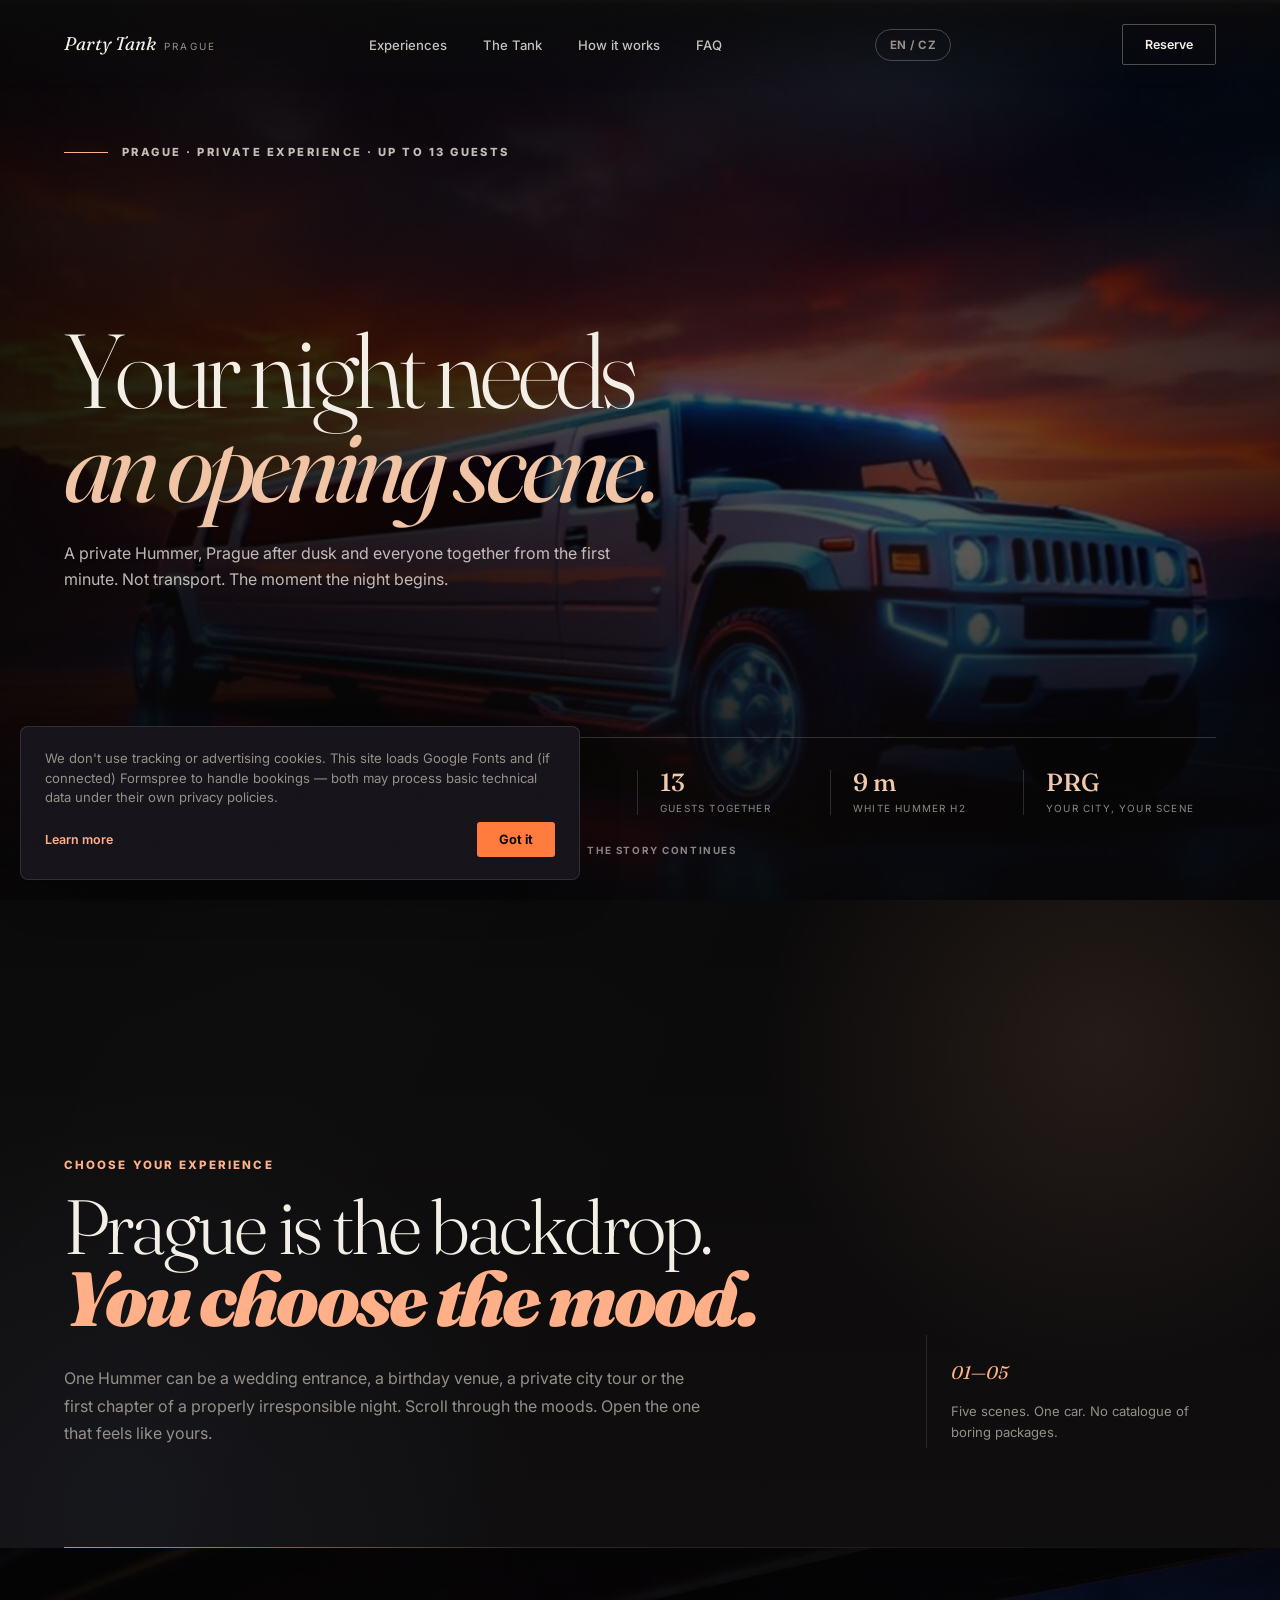
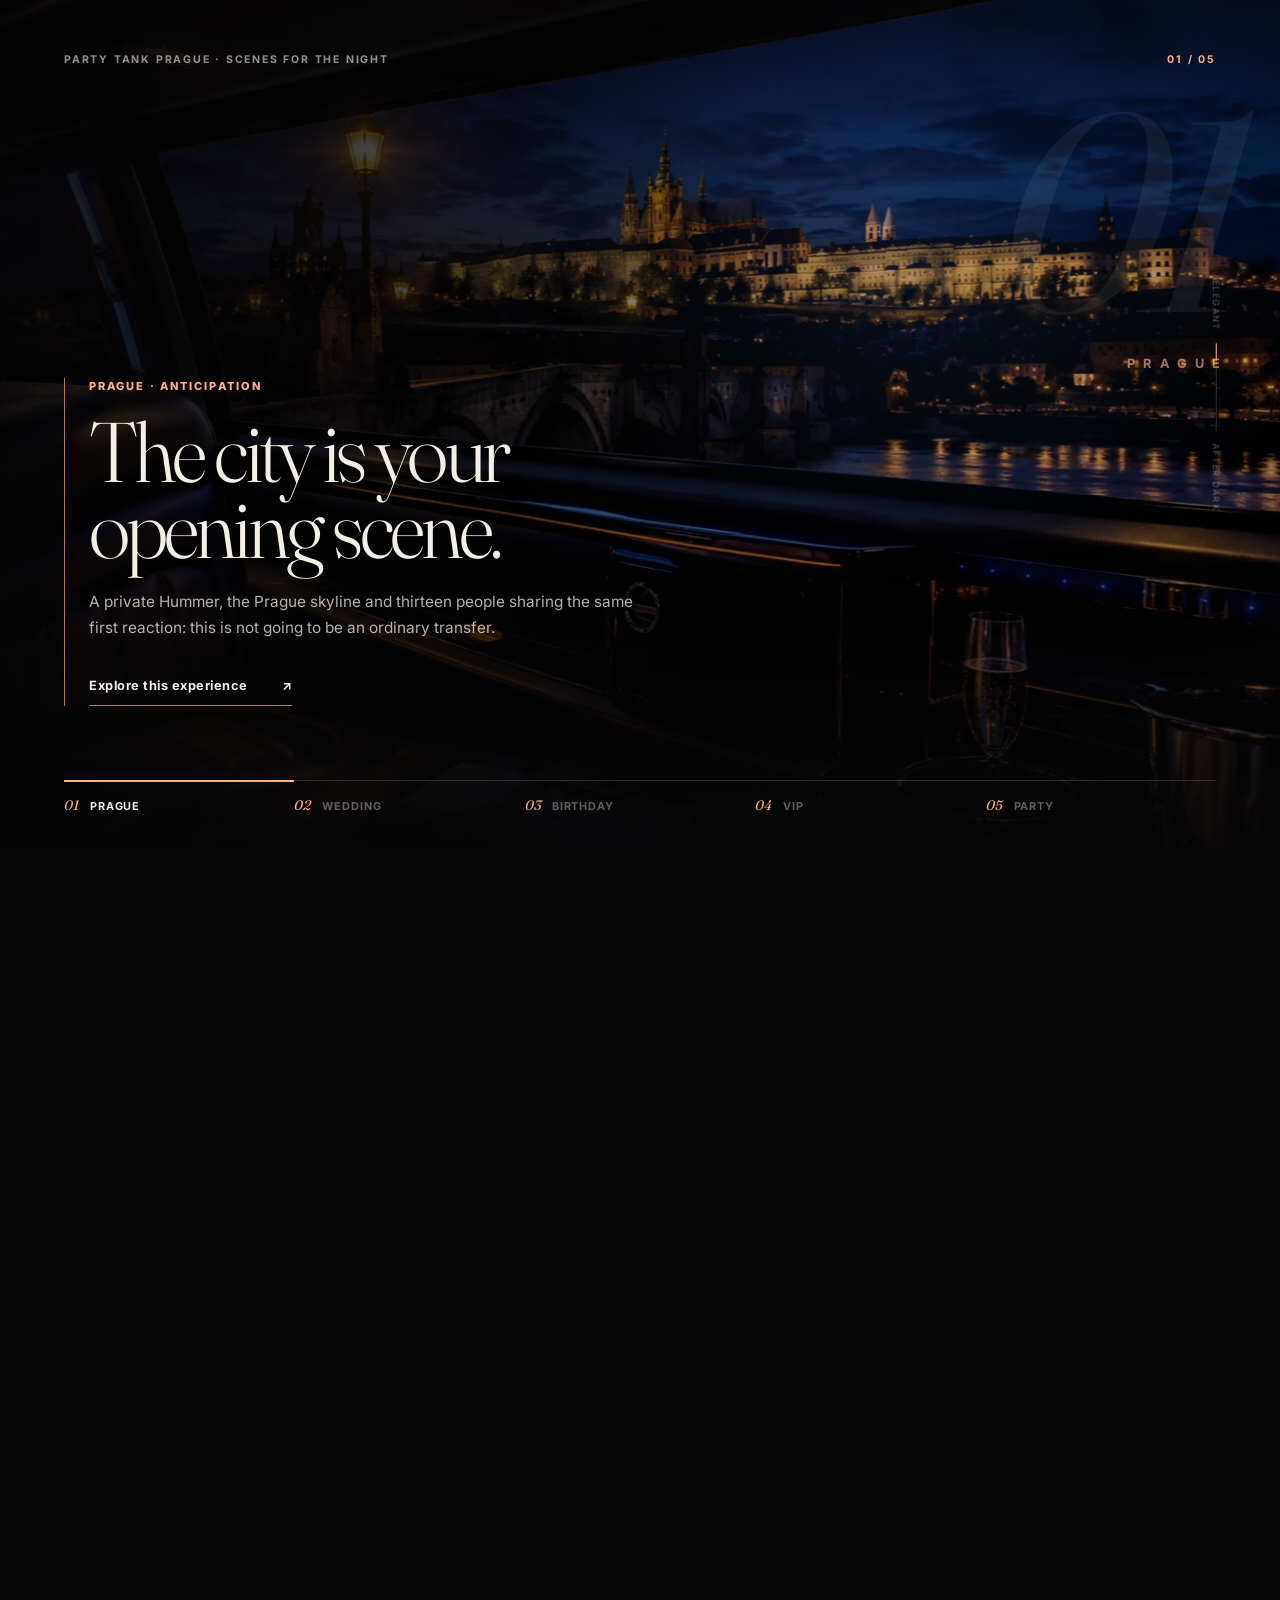
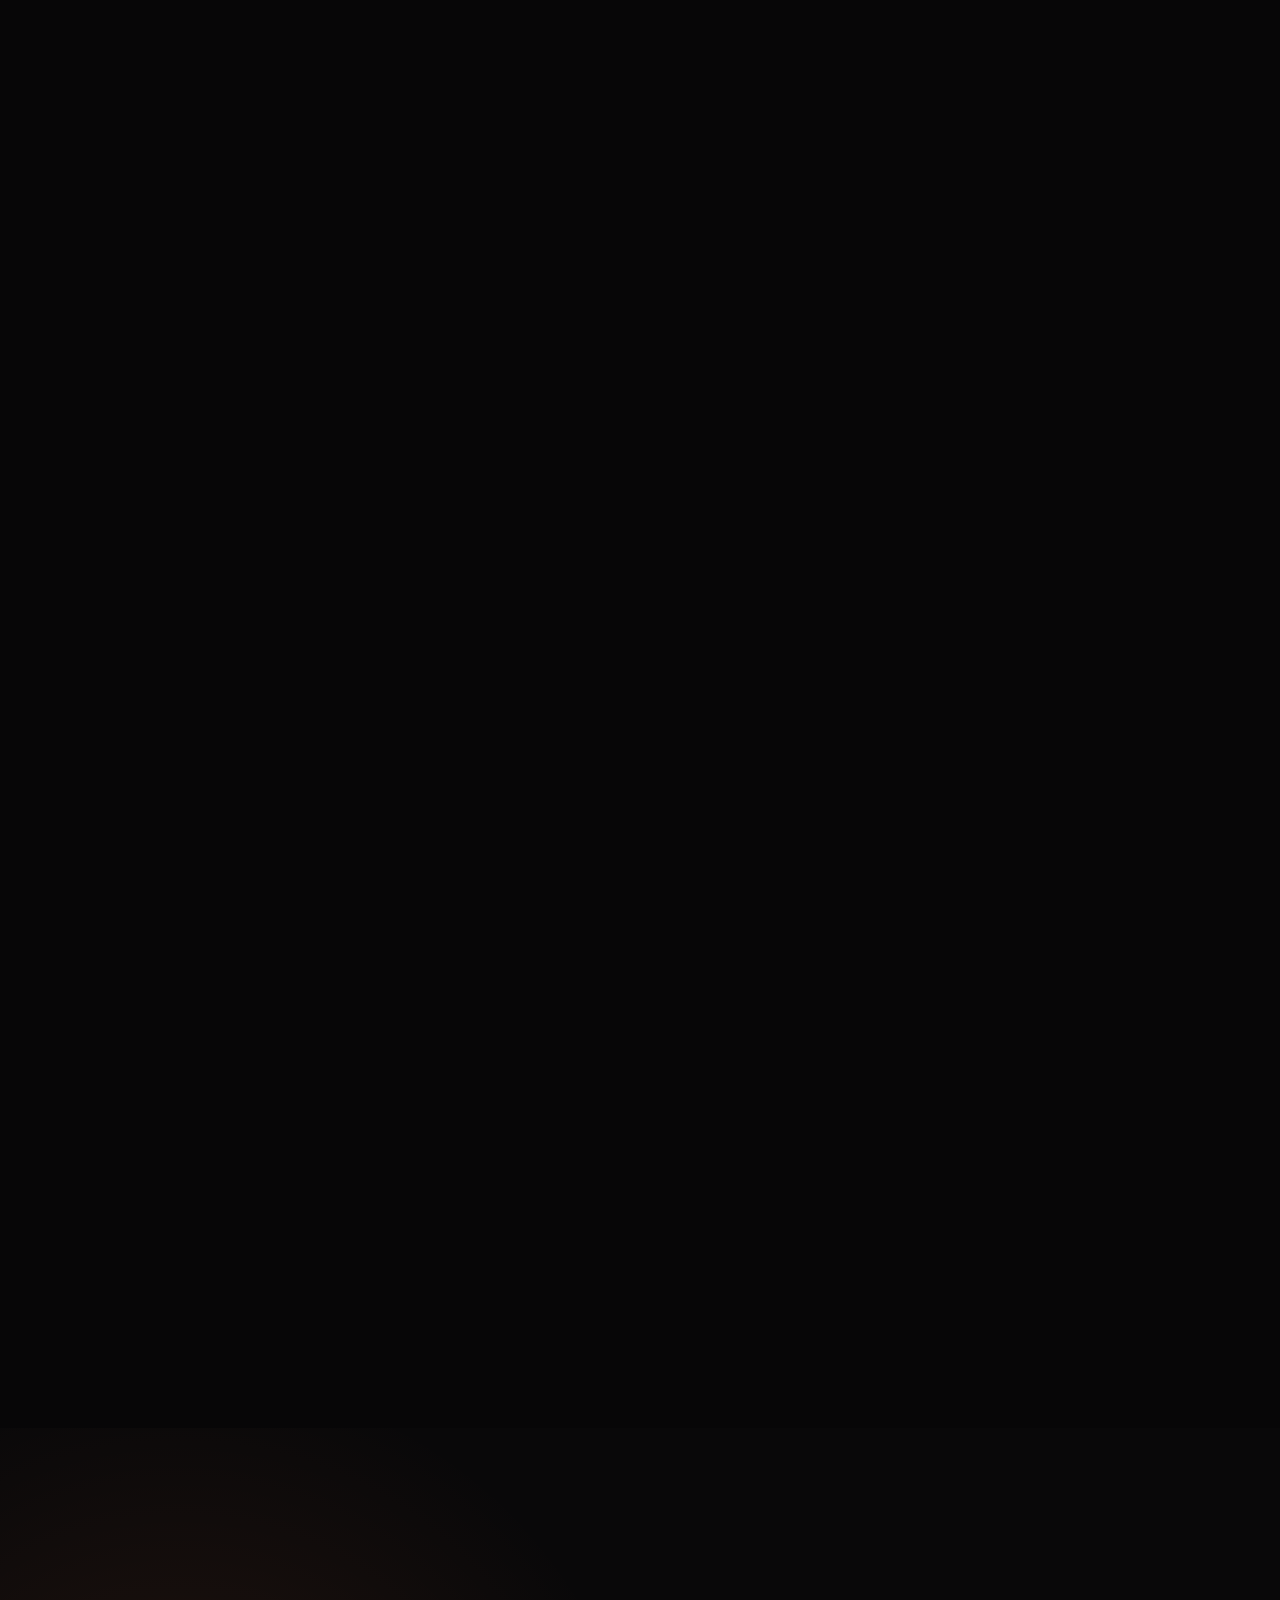
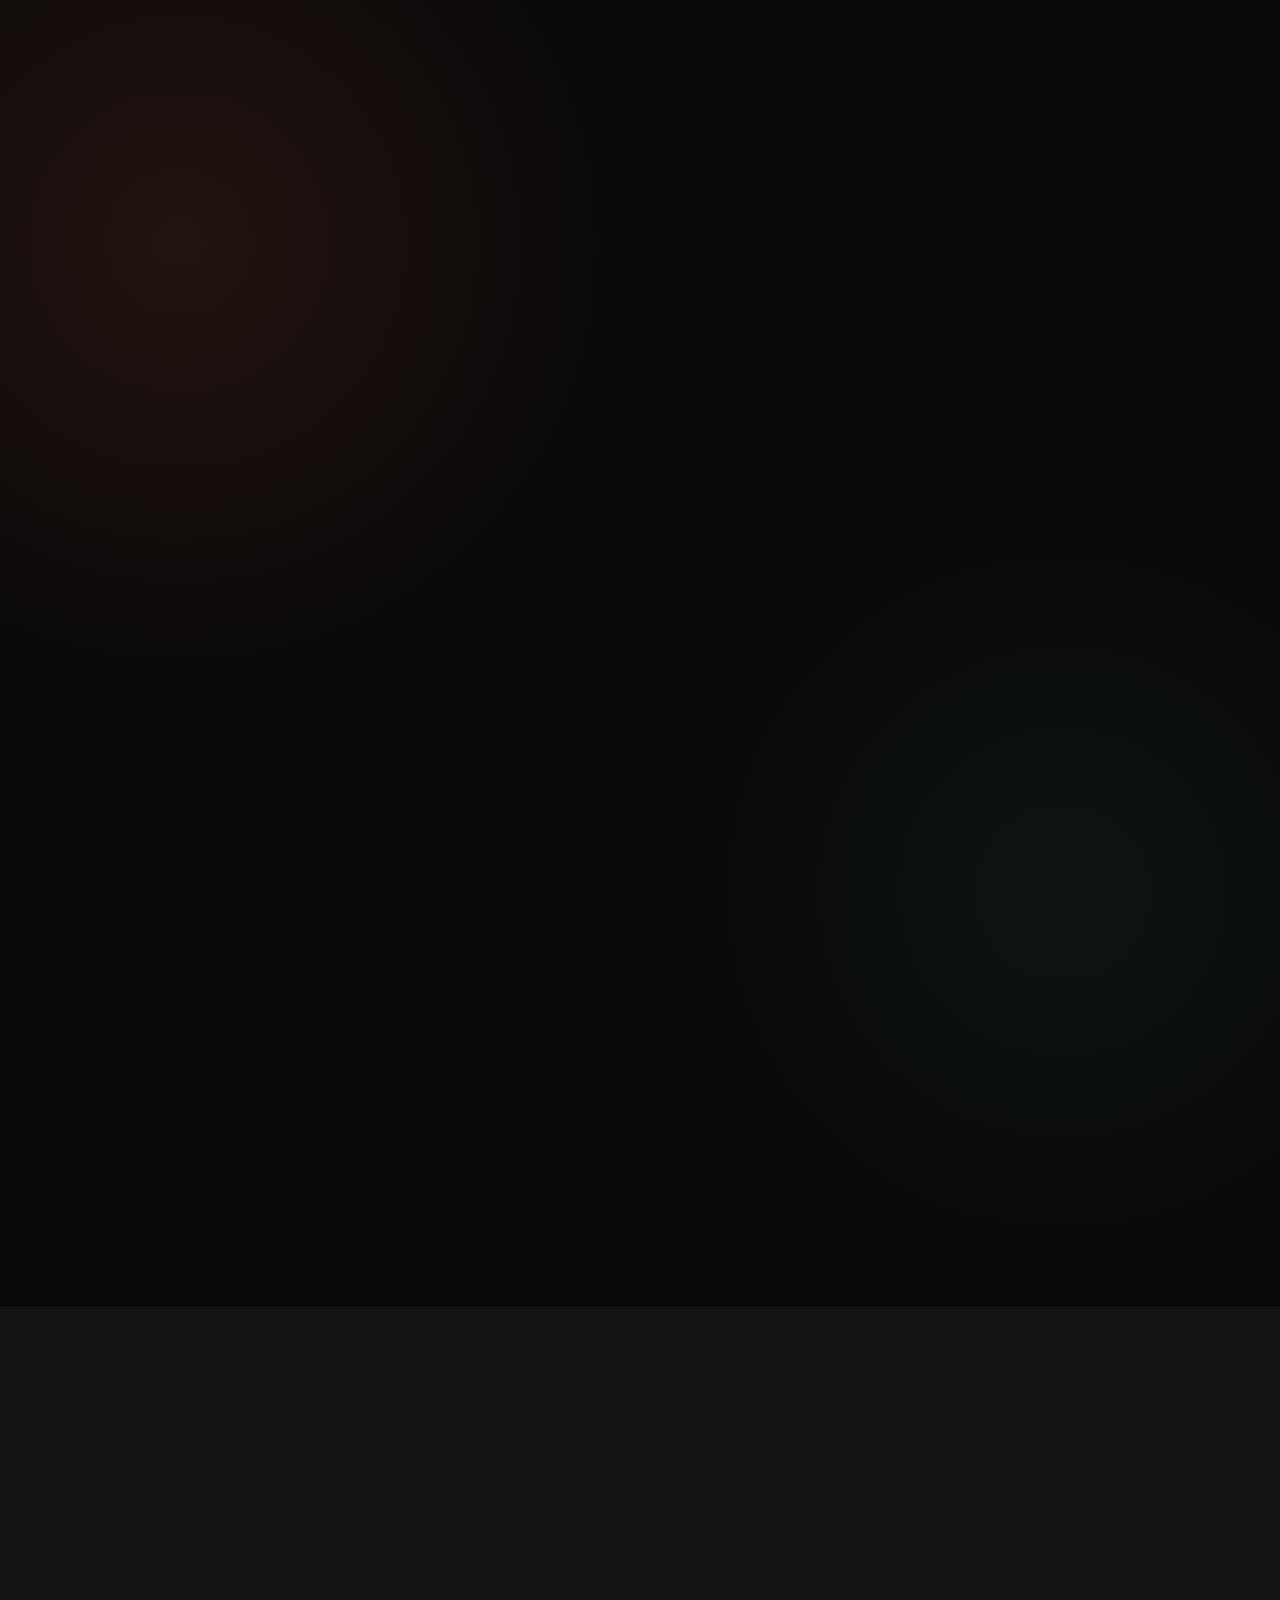
==== index.html @ ebaa2f50 "Hero V5 and mobile performance" ====
<!DOCTYPE html>
<html lang="en">
<head>
<meta charset="UTF-8">
<meta name="viewport" content="width=device-width, initial-scale=1">
<title>Party Tank Prague — Private Hummer H2 Routes Through Prague &amp; Bohemia</title>
<meta name="description" content="Private Hummer H2 limousine, chauffeured through Prague and Central Bohemia. Stag &amp; hen parties, weddings, birthdays, airport transfers and city tours — booked as a designed route, not a car rental.">
<link rel="canonical" href="https://partytankprague.com/">

<!-- Favicon -->
<link rel="icon" type="image/x-icon" href="/favicon.ico">
<link rel="icon" type="image/png" sizes="32x32" href="assets/icon-32.png">
<link rel="icon" type="image/png" sizes="16x16" href="assets/icon-16.png">
<link rel="apple-touch-icon" sizes="180x180" href="assets/icon-180.png">
<link rel="manifest" href="site.webmanifest">

<!-- Open Graph -->
<meta property="og:title" content="Party Tank Prague — The Night Has a Route">
<meta property="og:description" content="Private Hummer H2 limousine, chauffeured through Prague and Central Bohemia. A designed route for weddings, stag nights, birthdays, transfers and the city after dark.">
<meta property="og:type" content="website">
<meta property="og:url" content="https://partytankprague.com/">
<meta property="og:image" content="https://partytankprague.com/assets/og-image.jpg">
<meta property="og:image:width" content="1200">
<meta property="og:image:height" content="630">
<meta property="og:locale" content="en_US">
<meta property="og:locale:alternate" content="cs_CZ">

<!-- Twitter -->
<meta name="twitter:card" content="summary_large_image">
<meta name="twitter:title" content="Party Tank Prague — The Night Has a Route">
<meta name="twitter:description" content="Private Hummer H2 limousine, chauffeured through Prague and Central Bohemia.">
<meta name="twitter:image" content="https://partytankprague.com/assets/og-image.jpg">

<meta name="theme-color" content="#0b0a0a">
<link rel="preconnect" href="https://fonts.googleapis.com">
<link rel="preconnect" href="https://fonts.gstatic.com" crossorigin>
<link href="https://fonts.googleapis.com/css2?family=Fraunces:ital,opsz,wght@0,9..144,300;0,9..144,500;0,9..144,600;0,9..144,900;1,9..144,400;1,9..144,500&family=Inter:wght@400;500;600;700;800&display=swap" rel="stylesheet">
<link rel="preload" as="image" href="assets/hummer-exterior.jpg" fetchpriority="high">
<link rel="stylesheet" href="assets/style.css">

<!-- Structured data -->
<script type="application/ld+json">
{
  "@context": "https://schema.org",
  "@type": "LocalBusiness",
  "name": "Party Tank Prague",
  "image": "https://partytankprague.com/assets/og-image.jpg",
  "url": "https://partytankprague.com/",
  "telephone": "+420702201572",
  "email": "info@partytankprague.com",
  "priceRange": "$$$",
  "areaServed": [{"@type":"City","name":"Prague"},{"@type":"AdministrativeArea","name":"Central Bohemia"}],
  "address": {
    "@type": "PostalAddress",
    "addressLocality": "Prague",
    "addressCountry": "CZ"
  },
  "makesOffer": [
    {"@type":"Offer","itemOffered":{"@type":"Service","name":"Private Prague Hummer Experience"}},
    {"@type":"Offer","itemOffered":{"@type":"Service","name":"Wedding Hummer Experience"}},
    {"@type":"Offer","itemOffered":{"@type":"Service","name":"Birthday Hummer Experience"}},
    {"@type":"Offer","itemOffered":{"@type":"Service","name":"Bachelor and Bachelorette Party Hummer Experience"}},
    {"@type":"Offer","itemOffered":{"@type":"Service","name":"Airport and VIP Arrival"}}
  ]
}
</script>
</head>
<body>

<div class="grain"></div>

<header class="nav" id="top">
  <a class="brand" href="#top">
    <span class="brand-word">Party Tank</span><span class="brand-sub">PRAGUE</span>
  </a>
  <nav class="nav-links">
    <a href="#experiences" data-i18n="nav_routes">Experiences</a>
    <a href="#vehicle" data-i18n="nav_car">The Tank</a>
    <a href="#process" data-i18n="nav_process">How it works</a>
    <a href="#faq" data-i18n="nav_faq">FAQ</a>
  </nav>
  <button class="lang-switch" id="langSwitch" aria-label="Switch language">EN / CZ</button>
  <a class="nav-cta" href="#booking" data-i18n="nav_reserve">Reserve</a>
  <button class="nav-burger" id="burger" aria-label="Menu"><span></span><span></span></button>
</header>

<div class="mobile-menu" id="mobileMenu">
  <a href="#experiences" data-i18n="nav_routes">Experiences</a>
  <a href="#vehicle" data-i18n="nav_car">The Tank</a>
  <a href="#process" data-i18n="nav_process">How it works</a>
  <a href="#faq" data-i18n="nav_faq">FAQ</a>
  <button class="lang-switch lang-switch-mobile" id="langSwitchMobile" aria-label="Switch language">EN / CZ</button>
  <a href="#booking" class="mobile-cta" data-i18n="nav_reserve">Reserve</a>
</div>

<!-- HERO -->
<section class="hero hero-v5">
  <div class="hero-media" id="heroMedia">
    <img src="assets/hummer-exterior.jpg" alt="White Hummer H2 limousine at dusk" width="1250" height="815" fetchpriority="high" decoding="async">
    <div class="hero-clouds"></div>
    <div class="hero-glow" aria-hidden="true"></div>
  </div>
  <div class="hero-frame">
    <div class="hero-prologue reveal">
      <span class="hero-prologue-line"></span>
      <p class="hero-eyebrow" data-i18n="hero_eyebrow">Prague · Private experience · Up to 13 guests</p>
    </div>
    <div class="hero-main">
      <h1 class="hero-title reveal" style="transition-delay:.08s" data-i18n-html="hero_title">Your night needs<br><em>an opening scene.</em></h1>
      <p class="hero-sub reveal" style="transition-delay:.16s" data-i18n="hero_sub">A private Hummer, Prague after dusk and everyone together from the first minute. Not transport. The moment the night begins.</p>
    </div>
    <div class="hero-foot reveal" style="transition-delay:.24s">
      <div class="hero-actions">
        <a href="#experiences" class="btn btn-primary magnetic" data-i18n="hero_cta1">Choose your experience</a>
        <a href="#booking" class="btn btn-line magnetic" data-i18n="hero_cta2">Reserve the night</a>
      </div>
      <div class="hero-signals" aria-label="Experience facts">
        <div><strong>13</strong><span data-i18n="trust1">guests together</span></div>
        <div><strong>9 m</strong><span data-i18n="trust2">white Hummer H2</span></div>
        <div><strong>PRG</strong><span data-i18n="trust3">your city, your scene</span></div>
      </div>
    </div>
    <a class="hero-scroll" href="#experiences" aria-label="Scroll to experiences"><span></span><b data-i18n="hero_scroll">The story continues</b></a>
  </div>
</section>

<!-- EXPERIENCE JOURNEY -->
<section class="experience-intro" id="experiences">
  <div class="experience-intro-copy reveal">
    <p class="eyebrow" data-i18n="exp_eyebrow">Choose your experience</p>
    <h2 data-i18n-html="exp_h2">Prague is the backdrop.<br><em>You choose the mood.</em></h2>
    <p class="experience-intro-text" data-i18n="exp_intro">One Hummer can be a wedding entrance, a birthday venue, a private city tour or the first chapter of a properly irresponsible night. Scroll through the moods. Open the one that feels like yours.</p>
  </div>
  <div class="experience-intro-note reveal" style="transition-delay:.1s">
    <span>01—05</span>
    <p data-i18n="exp_note">Five scenes. One car. No catalogue of boring packages.</p>
  </div>
</section>

<section class="experience-journey" id="experienceJourney" aria-label="Choose your experience">
  <div class="experience-sticky">
    <div class="experience-stage" id="experienceStage" data-active-scene="0">
      <div class="experience-visuals" aria-hidden="true">
        <figure class="experience-visual is-active" data-experience-visual="0" data-tone="prague">
          <img src="assets/experiences/prague-main.webp" alt="" width="1672" height="941" loading="lazy" decoding="async" fetchpriority="low">
          <span class="experience-light"></span>
        </figure>
        <figure class="experience-visual" data-experience-visual="1" data-tone="wedding">
          <img src="assets/experiences/wedding-main.webp" alt="" width="1672" height="941" loading="lazy" decoding="async" fetchpriority="low">
          <span class="experience-light"></span>
        </figure>
        <figure class="experience-visual" data-experience-visual="2" data-tone="birthday">
          <img src="assets/experiences/birthday-main.webp" alt="" width="1672" height="941" loading="lazy" decoding="async" fetchpriority="low">
          <span class="experience-light"></span>
        </figure>
        <figure class="experience-visual" data-experience-visual="3" data-tone="vip">
          <img src="assets/experiences/vip-main.webp" alt="" width="1672" height="941" loading="lazy" decoding="async" fetchpriority="low">
          <span class="experience-light"></span>
        </figure>
        <figure class="experience-visual" data-experience-visual="4" data-tone="party">
          <img src="assets/experiences/party-main.webp" alt="" width="1672" height="941" loading="lazy" decoding="async" fetchpriority="low">
          <span class="experience-light"></span>
        </figure>
      </div>

      <div class="experience-atmosphere" aria-hidden="true">
        <span class="experience-horizon"></span>
        <span class="experience-architecture"></span>
        <span class="experience-orb experience-orb-a"></span>
        <span class="experience-orb experience-orb-b"></span>
        <span class="experience-particles"></span>
      </div>
      <div class="experience-vignette"></div>
      <div class="experience-transition-wash" aria-hidden="true"></div>

      <div class="experience-topline">
        <span data-i18n="exp_topline">Party Tank Prague · scenes for the night</span>
        <span id="experienceProgress">01 / 05</span>
      </div>

      <div class="experience-chapter" aria-hidden="true">
        <span id="experienceChapterNumber">01</span>
        <b id="experienceChapterWord">PRAGUE</b>
      </div>

      <div class="experience-content" aria-live="polite">
        <div class="experience-copy-panel">
          <p class="experience-mood" id="experienceMood">Prague · anticipation</p>
          <h3 id="experienceTitle">The city is your opening scene.</h3>
          <p class="experience-description" id="experienceDescription">A private Hummer, the Prague skyline and thirteen people sharing the same first reaction: this is not going to be an ordinary transfer.</p>
          <button class="experience-open" type="button" id="experienceOpen" data-experience-open="prague">
            <span data-i18n="exp_open">Explore this experience</span><span aria-hidden="true">↗</span>
          </button>
        </div>
      </div>

      <div class="experience-spectrum" aria-hidden="true">
        <span data-i18n="exp_spectrum_calm">Elegant</span><i></i><span data-i18n="exp_spectrum_wild">After dark</span>
      </div>

      <div class="experience-nav" role="tablist" aria-label="Experience scenes">
        <button class="is-active" type="button" role="tab" aria-selected="true" data-experience-jump="0"><span>01</span><b data-i18n="exp_nav_prague">Prague</b></button>
        <button type="button" role="tab" aria-selected="false" data-experience-jump="1"><span>02</span><b data-i18n="exp_nav_wedding">Wedding</b></button>
        <button type="button" role="tab" aria-selected="false" data-experience-jump="2"><span>03</span><b data-i18n="exp_nav_birthday">Birthday</b></button>
        <button type="button" role="tab" aria-selected="false" data-experience-jump="3"><span>04</span><b data-i18n="exp_nav_vip">VIP</b></button>
        <button type="button" role="tab" aria-selected="false" data-experience-jump="4"><span>05</span><b data-i18n="exp_nav_party">Party</b></button>
      </div>

      <div class="experience-scroll-hint"><span></span><b data-i18n="exp_scroll">Scroll to change the scene</b></div>
    </div>
  </div>
</section>

<div class="experience-modal" id="experienceModal" aria-hidden="true">
  <button class="experience-modal-backdrop" type="button" data-experience-close aria-label="Close experience detail"></button>
  <div class="experience-dialog" role="dialog" aria-modal="true" aria-labelledby="experienceModalTitle">
    <button class="experience-dialog-close" type="button" data-experience-close aria-label="Close">×</button>
    <div class="experience-dialog-media">
      <img id="experienceModalHero" src="assets/experiences/prague-main.webp" alt="" width="1672" height="941" loading="lazy" decoding="async">
      <div class="experience-dialog-strip" id="experienceModalStrip"></div>
    </div>
    <div class="experience-dialog-copy">
      <p class="experience-dialog-kicker" id="experienceModalMood"></p>
      <h3 id="experienceModalTitle"></h3>
      <p class="experience-dialog-lead" id="experienceModalLead"></p>
      <ul class="experience-dialog-facts" id="experienceModalFacts"></ul>
      <a href="#booking" class="btn btn-primary" data-experience-close data-i18n="exp_modal_cta">Build this experience</a>
    </div>
  </div>
</div>

<!-- THE TANK -->
<section class="tank" id="vehicle">
  <div class="tank-heading">
    <div class="tank-heading-title reveal">
      <p class="eyebrow" data-i18n="veh_eyebrow">Inside the Tank</p>
      <h2 data-i18n-html="veh_h2">Not a seat.<br><em>A private room in motion.</em></h2>
    </div>
    <p class="tank-heading-copy reveal" style="transition-delay:.08s" data-i18n="veh_lead">The Hummer gets attention outside. The reason people remember it is behind the doors: one private cabin where the whole group stays together and the evening starts before the destination.</p>
  </div>

  <div class="tank-showcase">
    <div class="tank-visual reveal" id="tankVisual" data-active-feature="0">
      <div class="tank-image-frame">
        <img src="assets/hummer-interior.jpg" alt="Neon-lit private lounge inside the Hummer H2">
      </div>
      <div class="tank-visual-shade" aria-hidden="true"></div>
      <div class="tank-focus-lines" aria-hidden="true"><span></span><span></span></div>

      <p class="tank-image-label" data-i18n="veh_visual_label">The room behind the doors</p>

      <div class="tank-capacity" aria-label="Capacity: up to 13 guests">
        <strong>13</strong>
        <span data-i18n-html="veh_capacity_label">guests.<br>One cabin.</span>
      </div>

      <figure class="tank-exterior-inset">
        <img src="assets/gallery-1.jpg" alt="Nine-metre white Hummer H2 limousine">
        <figcaption data-i18n="veh_exterior_caption">Nine metres outside. One private room inside.</figcaption>
      </figure>
    </div>

    <div class="tank-control reveal" style="transition-delay:.1s">
      <p class="tank-control-kicker" data-i18n="veh_control_kicker">What changes when the doors close</p>

      <div class="tank-feature-list" aria-label="Hummer interior features">
        <button class="tank-feature is-active" type="button" data-tank-feature="0" aria-pressed="true">
          <span class="tank-feature-number">01</span>
          <span class="tank-feature-copy"><b data-i18n="veh_f1h">Everybody stays together.</b><small data-i18n="veh_f1p">Up to 13 guests share one wraparound lounge instead of splitting the night between separate cars.</small></span>
        </button>
        <button class="tank-feature" type="button" data-tank-feature="1" aria-pressed="false">
          <span class="tank-feature-number">02</span>
          <span class="tank-feature-copy"><b data-i18n="veh_f2h">The first venue is already moving.</b><small data-i18n="veh_f2p">Your playlist, the full cabin sound system and a cold minibar start the atmosphere before the first stop.</small></span>
        </button>
        <button class="tank-feature" type="button" data-tank-feature="2" aria-pressed="false">
          <span class="tank-feature-number">03</span>
          <span class="tank-feature-copy"><b data-i18n="veh_f3h">Change the room, not the route.</b><small data-i18n="veh_f3p">Mood lighting, strobes and a fog effect on request let the same cabin move from elegant arrival to full party mode.</small></span>
        </button>
        <button class="tank-feature" type="button" data-tank-feature="3" aria-pressed="false">
          <span class="tank-feature-number">04</span>
          <span class="tank-feature-copy"><b data-i18n="veh_f4h">Prague remains outside.</b><small data-i18n="veh_f4p">Tinted privacy glass and full-length retractable windows decide whether the city watches you or disappears for a while.</small></span>
        </button>
      </div>

      <a href="#booking" class="btn btn-primary magnetic tank-cta" data-i18n="veh_cta">Check your date</a>
    </div>
  </div>

  <div class="tank-summary reveal">
    <div><span data-i18n="veh_sum1_label">Capacity</span><strong data-i18n="veh_sum1_value">Up to 13 guests</strong></div>
    <div><span data-i18n="veh_sum2_label">Scale</span><strong data-i18n="veh_sum2_value">9-metre Hummer H2</strong></div>
    <div><span data-i18n="veh_sum3_label">Inside</span><strong data-i18n="veh_sum3_value">Sound · minibar · lighting</strong></div>
    <div><span data-i18n="veh_sum4_label">On request</span><strong data-i18n="veh_sum4_value">Fog · wedding decoration</strong></div>
  </div>
</section>

<!-- PROCESS -->
<section class="process" id="process">
  <div class="section-head reveal">
    <p class="eyebrow" data-i18n="proc_eyebrow">How it works</p>
    <h2 data-i18n="proc_h2">Four steps, no surprises.</h2>
  </div>
  <div class="process-list">
    <div class="process-row reveal">
      <span class="process-n">01</span>
      <div><h3 data-i18n="proc1h">Tell us the date</h3><p data-i18n="proc1p">Occasion, group size, rough idea of the route — Prague, Bohemia, or both.</p></div>
    </div>
    <div class="process-row reveal" style="transition-delay:.06s">
      <span class="process-n">02</span>
      <div><h3 data-i18n="proc2h">We route it</h3><p data-i18n="proc2p">Pickup point, stops, timing and music sorted around your event, confirmed by message.</p></div>
    </div>
    <div class="process-row reveal" style="transition-delay:.12s">
      <span class="process-n">03</span>
      <div><h3 data-i18n="proc3h">You ride</h3><p data-i18n="proc3p">We arrive on time, drinks cold, and drive the route exactly as planned.</p></div>
    </div>
    <div class="process-row reveal" style="transition-delay:.18s">
      <span class="process-n">04</span>
      <div><h3 data-i18n="proc4h">You arrive</h3><p data-i18n="proc4p">On schedule, in a 9-metre white Hummer, with a story for the rest of the night.</p></div>
    </div>
  </div>
</section>

<!-- SOCIAL PROOF -->
<section class="proof">
  <div class="proof-track reveal">
    <blockquote><p data-i18n="proof1">"Picked us up right on time, the whole street stopped to look. Best entrance any of us has ever had."</p><cite data-i18n="proof1c">— Stag party, Prague</cite></blockquote>
    <blockquote><p data-i18n="proof2">"We did the Bohemian route for the wedding photos at Karlštejn. Worth every crown."</p><cite data-i18n="proof2c">— Wedding party, Central Bohemia</cite></blockquote>
    <blockquote><p data-i18n="proof3">"Mini-bar was stocked, music was ours, driver knew exactly where to stop for photos."</p><cite data-i18n="proof3c">— Birthday group, Prague</cite></blockquote>
  </div>
  <p class="proof-note" data-i18n="proof_note">Placeholder quotes — swap for real reviews once you have them.</p>
</section>

<!-- FAQ -->
<section class="faq" id="faq">
  <div class="section-head reveal">
    <p class="eyebrow" data-i18n="faq_eyebrow">FAQ</p>
    <h2 data-i18n="faq_h2">Before you ask.</h2>
  </div>
  <div class="faq-list reveal">
    <details>
      <summary data-i18n="faq1q">How many people fit inside?</summary>
      <p data-i18n="faq1a">Up to 13 guests in the wraparound lounge. Tell us your group size and we'll confirm comfort for the route.</p>
    </details>
    <details>
      <summary data-i18n="faq2q">Can the route leave Prague?</summary>
      <p data-i18n="faq2a">Yes — the Bohemian Day route runs out toward Karlštejn and the vineyard roads beyond it. Tell us what you'd like to see.</p>
    </details>
    <details>
      <summary data-i18n="faq3q">Can we bring our own drinks?</summary>
      <p data-i18n="faq3a">The on-board mini-bar is yours for the ride. Bring what you like, we'll keep it cold.</p>
    </details>
    <details>
      <summary data-i18n="faq4q">How far ahead should we book?</summary>
      <p data-i18n="faq4a">Weekends and stag/hen season fill fast — 2–3 weeks out is safest, but ask about last-minute availability.</p>
    </details>
    <details>
      <summary data-i18n="faq5q">Is the price per person or per ride?</summary>
      <p data-i18n="faq5a">Per ride, not per person — split across 13 guests it's usually less than a fleet of taxis.</p>
    </details>
  </div>
</section>

<!-- FINAL CTA -->
<section class="final-cta reveal">
  <h2 data-i18n-html="final_h2">The car is free most nights.<br><em>Yours doesn't have to wait.</em></h2>
  <a href="#booking" class="btn btn-primary magnetic" data-i18n="final_cta">Reserve your route</a>
</section>

<!-- BOOKING -->
<section class="booking" id="booking">
  <div class="section-head reveal">
    <p class="eyebrow" data-i18n="book_eyebrow">Booking request</p>
    <h2 data-i18n-html="book_h2">Tell us the date.<br>We'll route the night.</h2>
    <p class="section-sub" data-i18n="book_sub">This is a request, not a charge — we confirm availability and price before anything is locked in.</p>
  </div>
  <!--
    FORMSPREE SETUP:
    1. Create a free account at https://formspree.io and create a new form.
    2. Copy your form endpoint (looks like https://formspree.io/f/abcdwxyz).
    3. Replace YOUR_FORM_ID below with that ID.
    Until replaced, the form runs in local demo mode only (script.js detects the placeholder).
  -->
  <form class="booking-form reveal" id="bookingForm" action="https://formspree.io/f/YOUR_FORM_ID" method="POST">
    <div class="form-row">
      <label data-i18n="book_name">Name<input type="text" name="name" required placeholder="Your name"></label>
      <label data-i18n="book_email">Email<input type="email" name="email" required placeholder="you@email.com"></label>
    </div>
    <div class="form-row">
      <label data-i18n="book_phone">Phone / WhatsApp<input type="tel" name="phone" placeholder="+420 ..."></label>
      <label data-i18n="book_date">Date<input type="date" name="date" required></label>
    </div>
    <div class="form-row">
      <label data-i18n="book_route">Route
        <select name="route">
          <option value="" data-i18n="book_route_choose">Choose a route</option>
          <option data-i18n="book_route_1">Prague After Dark</option>
          <option data-i18n="book_route_2">Bohemian Day</option>
          <option data-i18n="book_route_3">Airport &amp; VIP Transfer</option>
          <option data-i18n="book_route_4">Your Occasion (custom)</option>
        </select>
      </label>
      <label data-i18n="book_guests">Guests<input type="number" name="guests" min="1" max="13" placeholder="Up to 13"></label>
    </div>
    <label class="form-full" data-i18n="book_notes">Tell us about the night<textarea name="notes" rows="4" placeholder="Pickup location, route ideas, occasion details..."></textarea></label>
    <button type="submit" class="btn btn-primary btn-wide magnetic" data-i18n="book_submit">Send booking request</button>
    <p class="form-note" id="formNote" data-i18n="book_note">Demo mode — connect this form to Formspree (see code comment above) to receive real requests.</p>
  </form>
</section>

<footer class="footer">
  <div class="footer-top">
    <div class="footer-brand">
      <span class="brand-word">Party Tank</span><span class="brand-sub">PRAGUE</span>
    </div>
    <div class="footer-links">
      <a href="#experiences" data-i18n="nav_routes">Experiences</a>
      <a href="#vehicle" data-i18n="nav_car">The Tank</a>
      <a href="#process" data-i18n="nav_process">How it works</a>
      <a href="#faq" data-i18n="nav_faq">FAQ</a>
      <a href="#booking" data-i18n="nav_reserve">Booking</a>
      <a href="privacy.html" data-i18n="footer_privacy">Privacy &amp; Cookies</a>
    </div>
    <div class="footer-contact">
      <a href="mailto:info@partytankprague.com">info@partytankprague.com</a>
      <a href="tel:+420702201572">+420 702 201 572</a>
      <a href="https://www.instagram.com" target="_blank" rel="noopener">Instagram</a>
    </div>
  </div>
  <div class="footer-bottom">
    <span data-i18n="footer_bottom">© Party Tank Prague — a Hummer H2 routed through Prague and Central Bohemia.</span>
  </div>
</footer>

<a href="#booking" class="sticky-cta" data-i18n="hero_cta1">Reserve your route</a>

<div class="cookie-banner" id="cookieBanner">
  <p data-i18n="cookie_text">We don't use tracking or advertising cookies. This site loads Google Fonts and (if connected) Formspree to handle bookings — both may process basic technical data under their own privacy policies.</p>
  <div class="cookie-actions">
    <a href="privacy.html" data-i18n="cookie_more">Learn more</a>
    <button id="cookieAccept" data-i18n="cookie_ok">Got it</button>
  </div>
</div>

<script src="assets/translations.js"></script>
<script src="assets/script.js"></script>
</body>
</html>
---- assets/style.css ----
/* ===== TOKENS ===== */
:root{
  --bg: #0b0a0a;
  --bg-2: #141213;
  --panel: #16131a;
  --line: rgba(243,239,231,0.12);
  --ink: #f3efe7;
  --ink-dim: #968f88;
  --copper: #ff7a3d;
  --copper-soft: #ffb088;
  --teal: #52e0c4;
  --display: "Fraunces", serif;
  --body: "Inter", sans-serif;
}

*{box-sizing:border-box; margin:0; padding:0;}
html{scroll-behavior:smooth;}
body{
  background:var(--bg);
  color:var(--ink);
  font-family:var(--body);
  line-height:1.55;
  overflow-x:hidden;
  -webkit-font-smoothing:antialiased;
}
img{max-width:100%; display:block;}
a{color:inherit; text-decoration:none;}
ul{list-style:none;}

.grain{
  position:fixed; inset:0; pointer-events:none; z-index:999;
  opacity:0.03; mix-blend-mode:overlay;
  background-image:url("data:image/svg+xml,%3Csvg xmlns='http://www.w3.org/2000/svg' width='120' height='120'%3E%3Cfilter id='n'%3E%3CfeTurbulence type='fractalNoise' baseFrequency='0.9' numOctaves='2' stitchTiles='stitch'/%3E%3C/filter%3E%3Crect width='100%25' height='100%25' filter='url(%23n)'/%3E%3C/svg%3E");
}

.eyebrow{
  font-size:0.72rem; letter-spacing:0.18em; text-transform:uppercase;
  color:var(--copper-soft); font-weight:800; margin-bottom:16px;
}
h1,h2,h3{font-family:var(--display); font-weight:300; letter-spacing:-0.01em;}
em{font-style:italic; font-weight:900; color:var(--copper-soft);}

.btn{
  display:inline-block; padding:15px 28px; border-radius:2px;
  font-weight:600; font-size:0.85rem; letter-spacing:0.02em;
  border:1px solid transparent; transition:all .25s ease; cursor:pointer;
}
.btn-primary{ background:var(--copper); color:#0b0a0a; }
.btn-primary:hover{ background:var(--copper-soft); transform:translateY(-1px); box-shadow:0 10px 28px -10px rgba(255,122,61,0.5);}
.btn-line{ border-color:rgba(243,239,231,0.3); color:var(--ink); }
.btn-line:hover{ border-color:var(--copper); color:var(--copper-soft); }
.btn-wide{width:100%; text-align:center; padding:17px;}

/* ===== NAV ===== */
.nav{
  position:fixed; top:0; left:0; right:0; z-index:200;
  display:flex; align-items:center; justify-content:space-between;
  padding:24px 5%; backdrop-filter:blur(8px);
  background:linear-gradient(to bottom, rgba(11,10,10,0.85), transparent);
}
.brand{display:flex; align-items:baseline; gap:8px;}
.brand-word{font-family:var(--display); font-style:italic; font-size:1.15rem;}
.brand-sub{font-size:0.62rem; letter-spacing:0.22em; color:var(--ink-dim);}
.nav-links{display:flex; gap:36px; font-size:0.82rem; font-weight:500;}
.nav-links a{opacity:0.8; transition:opacity .2s, color .2s;}
.nav-links a:hover{opacity:1; color:var(--copper-soft);}
.nav-cta{
  border:1px solid rgba(243,239,231,0.3); padding:10px 22px; border-radius:2px;
  font-size:0.78rem; font-weight:600; transition:all .2s;
}
.nav-cta:hover{border-color:var(--copper); color:var(--copper-soft);}
.nav-burger{display:none; flex-direction:column; gap:6px; background:none; border:none; cursor:pointer;}
.nav-burger span{width:22px; height:1.5px; background:var(--ink);}
.mobile-menu{
  position:fixed; inset:0; background:var(--bg); z-index:300;
  display:none; flex-direction:column; align-items:center; justify-content:center; gap:30px;
  font-family:var(--display); font-size:1.6rem;
}
.mobile-menu.open{display:flex;}
.mobile-menu .mobile-cta{
  margin-top:10px; padding:14px 30px; font-size:1rem; font-family:var(--body); font-weight:600;
  background:var(--copper); color:#0b0a0a; border-radius:2px;
}

/* ===== HERO ===== */
.hero{position:relative; min-height:100vh; display:flex; flex-direction:column; justify-content:flex-end;}
.hero-media{position:absolute; inset:0; z-index:-1; overflow:hidden;}
.hero-media img{width:100%; height:100%; object-fit:cover; filter:brightness(0.42) saturate(0.9);}
.hero-media::after{
  content:""; position:absolute; inset:0;
  background:linear-gradient(180deg, rgba(11,10,10,0.3) 0%, rgba(11,10,10,0.55) 55%, var(--bg) 100%);
}
.hero-frame{padding:220px 5% 80px; max-width:1400px;}
.hero-eyebrow{font-size:0.78rem; letter-spacing:0.2em; text-transform:uppercase; color:var(--copper-soft); margin-bottom:22px; font-weight:800;}
.hero-title{font-size:clamp(3.2rem, 8vw, 7.5rem); line-height:0.96; margin-bottom:48px; max-width:900px;}
.hero-foot{display:flex; justify-content:space-between; align-items:flex-end; gap:40px; flex-wrap:wrap; border-top:1px solid var(--line); padding-top:30px;}
.hero-sub{font-size:1.05rem; color:var(--ink-dim); max-width:440px;}
.hero-actions{display:flex; gap:16px; flex-wrap:wrap;}

/* ===== TRUST BAR ===== */
.trust{
  display:flex; align-items:center; justify-content:center; gap:48px; flex-wrap:wrap;
  padding:40px 5%; background:var(--bg-2); border-bottom:1px solid var(--line);
}
.trust-item{display:flex; flex-direction:column; align-items:center; text-align:center;}
.trust-item strong{font-family:var(--display); font-size:1.8rem; color:var(--copper-soft);}
.trust-item span{font-size:0.74rem; letter-spacing:0.05em; color:var(--ink-dim); text-transform:uppercase;}
.trust-sep{width:1px; height:30px; background:var(--line);}

/* ===== MANIFESTO ===== */
.manifesto{padding:140px 5%; text-align:center; background:var(--bg);}
.manifesto-eyebrow{font-size:0.78rem; letter-spacing:0.18em; color:var(--ink-dim); text-transform:uppercase; margin-bottom:30px;}
.manifesto-quote{font-family:var(--display); font-size:clamp(2rem, 4.5vw, 3.4rem); line-height:1.2; max-width:900px; margin:0 auto 36px;}
.manifesto-body{color:var(--ink-dim); max-width:540px; margin:0 auto; font-size:1.02rem;}

/* ===== SECTION GENERIC ===== */
section{padding:130px 5%;}
.section-head{max-width:680px; margin-bottom:70px;}
.section-head h2{font-size:clamp(2rem, 3.8vw, 3.2rem); line-height:1.08;}
.section-sub{color:var(--ink-dim); font-size:1.02rem; max-width:560px; margin-top:18px;}

/* ===== ROUTES ===== */
.routes{background:var(--bg);}
.route-row{
  display:grid; grid-template-columns:1fr 1fr; gap:70px; align-items:center;
  padding:60px 0; border-top:1px solid var(--line);
}
.routes .route-row:last-child{border-bottom:1px solid var(--line);}
.route-row.reverse .route-card-media{order:2;}
.route-row.reverse .route-card-text{order:1;}
.route-card-media{aspect-ratio:4/3; border-radius:6px; overflow:hidden; border:1px solid var(--line);}
.route-card-media img{width:100%; height:100%; object-fit:cover;}
.route-card-num{display:block; font-family:var(--display); font-style:italic; font-size:1.3rem; color:var(--copper-soft); margin-bottom:14px;}
.route-card-text h3{font-size:2rem; margin-bottom:18px;}
.route-card-text p{color:var(--ink-dim); margin-bottom:24px; max-width:460px;}
.route-meta{display:flex; gap:10px; flex-wrap:wrap; margin-bottom:26px;}
.route-meta li{
  font-size:0.74rem; letter-spacing:0.05em; text-transform:uppercase; color:var(--ink-dim);
  border:1px solid var(--line); padding:6px 12px; border-radius:20px;
}
.route-link{font-size:0.92rem; font-weight:600; color:var(--copper-soft); border-bottom:1px solid transparent; transition:border-color .2s;}
.route-link:hover{border-bottom-color:var(--copper-soft);}

/* illustration slot label (gallery) */
.illustration{background:var(--panel); position:relative;}
.illustration::before{
  content:attr(data-caption);
  position:absolute; top:14px; left:14px; z-index:2;
  font-size:0.64rem; letter-spacing:0.12em; text-transform:uppercase;
  color:var(--copper-soft); font-weight:600;
  padding:5px 10px; border:1px solid rgba(255,122,61,0.35); border-radius:2px;
  background:rgba(11,10,10,0.55); backdrop-filter:blur(4px);
}

/* ===== MAP ===== */
.map-section{background:var(--bg-2);}
.map-wrap{border:1px solid var(--line); border-radius:4px; overflow:hidden; background:var(--panel);}
.map-svg{width:100%; height:auto; display:block;}

/* ===== THE TANK ===== */
.tank{
  position:relative;
  isolation:isolate;
  overflow:hidden;
  padding:150px 5% 110px;
  background:
    radial-gradient(circle at 14% 28%,rgba(255,122,61,.10),transparent 31%),
    radial-gradient(circle at 83% 72%,rgba(82,224,196,.055),transparent 28%),
    #090809;
}
.tank::before{
  content:"THE TANK";
  position:absolute;
  z-index:-1;
  top:34px;
  right:-.03em;
  color:rgba(243,239,231,.025);
  font-family:var(--display);
  font-size:clamp(7rem,18vw,18rem);
  font-weight:600;
  line-height:.75;
  letter-spacing:-.07em;
  white-space:nowrap;
  pointer-events:none;
}
.tank-heading{
  display:grid;
  grid-template-columns:minmax(0,1.15fr) minmax(320px,.6fr);
  align-items:end;
  gap:clamp(50px,8vw,130px);
  max-width:1500px;
  margin:0 auto 80px;
}
.tank-heading h2{max-width:920px;font-size:clamp(3.2rem,6.4vw,7rem);line-height:.92;letter-spacing:-.045em;}
.tank-heading-copy{max-width:500px;padding:0 0 8px;color:var(--ink-dim);font-size:1rem;line-height:1.75;}

.tank-showcase{
  display:grid;
  grid-template-columns:minmax(0,1.36fr) minmax(330px,.64fr);
  gap:clamp(36px,5vw,82px);
  align-items:stretch;
  max-width:1500px;
  margin:0 auto;
}
.tank-visual{
  --tank-accent:#ffb088;
  position:relative;
  min-height:720px;
  overflow:hidden;
  border:1px solid rgba(243,239,231,.13);
  border-radius:10px;
  background:#080708;
  box-shadow:0 34px 90px rgba(0,0,0,.34);
}
.tank-image-frame{position:absolute;inset:0;overflow:hidden;}
.tank-image-frame img{
  width:118%;
  height:122%;
  max-width:none;
  object-fit:cover;
  object-position:center 58%;
  transform:translate(-8%,-11%) scale(1.02);
  filter:saturate(.9) contrast(1.02) brightness(.74);
  transition:transform .85s cubic-bezier(.16,.8,.3,1),filter .65s ease;
  will-change:transform;
}
.tank-visual[data-active-feature="1"]{--tank-accent:#ff8b79;}
.tank-visual[data-active-feature="2"]{--tank-accent:#ff58b5;}
.tank-visual[data-active-feature="3"]{--tank-accent:#8bc6ff;}
.tank-visual[data-active-feature="1"] .tank-image-frame img{transform:translate(-11%,-15%) scale(1.13);filter:saturate(1.05) contrast(1.07) brightness(.72);}
.tank-visual[data-active-feature="2"] .tank-image-frame img{transform:translate(-3%,-12%) scale(1.1);filter:saturate(1.18) contrast(1.08) brightness(.76);}
.tank-visual[data-active-feature="3"] .tank-image-frame img{transform:translate(-1%,-8%) scale(1.08);filter:saturate(.76) contrast(1.08) brightness(.62);}
.tank-visual-shade{
  position:absolute;inset:0;
  background:
    linear-gradient(180deg,rgba(5,4,5,.48),transparent 27%,transparent 61%,rgba(5,4,5,.88) 100%),
    linear-gradient(90deg,rgba(5,4,5,.56),transparent 38%,rgba(5,4,5,.08) 68%,rgba(5,4,5,.45));
  transition:background .5s ease;
}
.tank-focus-lines{position:absolute;inset:0;pointer-events:none;opacity:.72;}
.tank-focus-lines span{position:absolute;background:var(--tank-accent);box-shadow:0 0 26px color-mix(in srgb,var(--tank-accent) 55%,transparent);transition:all .7s cubic-bezier(.16,.8,.3,1);}
.tank-focus-lines span:first-child{left:9%;bottom:19%;width:88px;height:1px;}
.tank-focus-lines span:last-child{left:calc(9% + 87px);bottom:19%;width:1px;height:72px;}
.tank-visual[data-active-feature="1"] .tank-focus-lines span:first-child{left:39%;bottom:71%;width:110px;}
.tank-visual[data-active-feature="1"] .tank-focus-lines span:last-child{left:calc(39% + 109px);bottom:61%;height:74px;}
.tank-visual[data-active-feature="2"] .tank-focus-lines span:first-child{left:69%;bottom:68%;width:104px;}
.tank-visual[data-active-feature="2"] .tank-focus-lines span:last-child{left:69%;bottom:57%;height:82px;}
.tank-visual[data-active-feature="3"] .tank-focus-lines span:first-child{left:72%;bottom:35%;width:90px;}
.tank-visual[data-active-feature="3"] .tank-focus-lines span:last-child{left:72%;bottom:25%;height:72px;}
.tank-image-label{position:absolute;left:34px;top:30px;color:rgba(243,239,231,.62);font-size:.62rem;font-weight:700;letter-spacing:.16em;text-transform:uppercase;}
.tank-capacity{position:absolute;left:34px;bottom:34px;display:flex;align-items:flex-end;gap:18px;}
.tank-capacity strong{font-family:var(--display);font-size:clamp(6.3rem,10vw,10rem);font-weight:300;line-height:.68;letter-spacing:-.07em;color:var(--ink);}
.tank-capacity span{padding-bottom:3px;color:var(--tank-accent);font-size:.66rem;font-weight:800;line-height:1.45;letter-spacing:.14em;text-transform:uppercase;transition:color .4s ease;}
.tank-exterior-inset{
  position:absolute;
  right:28px;
  bottom:28px;
  width:min(34%,310px);
  overflow:hidden;
  border:1px solid rgba(243,239,231,.24);
  border-radius:5px;
  background:#080708;
  box-shadow:0 18px 45px rgba(0,0,0,.45);
}
.tank-exterior-inset img{width:100%;aspect-ratio:16/9;object-fit:cover;filter:brightness(.75) saturate(.84);}
.tank-exterior-inset figcaption{padding:10px 12px;color:rgba(243,239,231,.68);font-size:.58rem;line-height:1.45;letter-spacing:.07em;text-transform:uppercase;}

.tank-control{display:flex;flex-direction:column;justify-content:center;min-width:0;}
.tank-control-kicker{margin-bottom:22px;color:var(--copper-soft);font-size:.68rem;font-weight:800;letter-spacing:.16em;text-transform:uppercase;}
.tank-feature-list{border-top:1px solid var(--line);}
.tank-feature{
  position:relative;
  display:grid;
  grid-template-columns:42px 1fr;
  gap:18px;
  width:100%;
  padding:24px 0;
  border:0;
  border-bottom:1px solid var(--line);
  background:transparent;
  color:var(--ink);
  text-align:left;
  cursor:pointer;
}
.tank-feature:nth-child(1){--tank-accent:#ffb088;}
.tank-feature:nth-child(2){--tank-accent:#ff8b79;}
.tank-feature:nth-child(3){--tank-accent:#ff58b5;}
.tank-feature:nth-child(4){--tank-accent:#8bc6ff;}
.tank-feature::before{content:"";position:absolute;left:0;top:-1px;width:0;height:1px;background:var(--tank-accent,#ffb088);transition:width .45s ease,background .35s ease;}
.tank-feature:hover::before,.tank-feature.is-active::before{width:100%;}
.tank-feature-number{padding-top:3px;color:rgba(243,239,231,.34);font-family:var(--display);font-size:1rem;font-style:italic;transition:color .3s ease;}
.tank-feature-copy{display:grid;gap:8px;}
.tank-feature-copy b{font-family:var(--display);font-size:clamp(1.35rem,2vw,2rem);font-weight:300;line-height:1.1;transition:color .3s ease;}
.tank-feature-copy small{max-height:0;overflow:hidden;color:var(--ink-dim);font-size:.82rem;line-height:1.62;opacity:0;transform:translateY(-4px);transition:max-height .45s ease,opacity .3s ease,transform .35s ease;}
.tank-feature:hover .tank-feature-number,.tank-feature.is-active .tank-feature-number{color:var(--tank-accent,#ffb088);}
.tank-feature.is-active .tank-feature-copy b{color:var(--ink);}
.tank-feature.is-active .tank-feature-copy small{max-height:110px;opacity:1;transform:translateY(0);}
.tank-cta{align-self:flex-start;margin-top:34px;}

.tank-summary{
  display:grid;
  grid-template-columns:repeat(4,1fr);
  max-width:1500px;
  margin:64px auto 0;
  border-top:1px solid var(--line);
  border-bottom:1px solid var(--line);
}
.tank-summary div{display:grid;gap:7px;padding:22px 24px;border-right:1px solid var(--line);}
.tank-summary div:first-child{padding-left:0;}
.tank-summary div:last-child{border-right:0;padding-right:0;}
.tank-summary span{color:var(--ink-dim);font-size:.62rem;font-weight:700;letter-spacing:.13em;text-transform:uppercase;}
.tank-summary strong{font-family:var(--display);font-size:1.05rem;font-weight:300;}

/* ===== PROCESS ===== */
.process{background:var(--bg-2);}
.process-list{border-top:1px solid var(--line);}
.process-row{display:grid; grid-template-columns:80px 1fr; gap:30px; align-items:start; padding:36px 0; border-bottom:1px solid var(--line);}
.process-n{font-family:var(--display); font-style:italic; font-size:1.3rem; color:var(--copper-soft);}
.process-row h3{font-size:1.2rem; margin-bottom:8px;}
.process-row p{color:var(--ink-dim); max-width:480px;}

/* ===== GALLERY ===== */
.gallery{background:var(--bg);}
.gallery-grid{display:grid; grid-template-columns:repeat(4, 1fr); grid-auto-rows:1fr; gap:14px;}
.gallery-item{border-radius:4px; overflow:hidden; position:relative; aspect-ratio:1/1;}
.gallery-item img{width:100%; height:100%; object-fit:cover; transition:transform .6s ease;}
.gallery-item:hover img{transform:scale(1.05);}
.gallery-large{grid-column:span 2; grid-row:span 2;}
.gallery-wide{grid-column:span 2; aspect-ratio:auto;}
.gallery-item.illustration svg{width:100%; height:100%; display:block;}

/* ===== SOCIAL PROOF ===== */
.proof{background:var(--bg-2); text-align:center;}
.proof-track{display:grid; grid-template-columns:repeat(3,1fr); gap:40px; margin-bottom:24px;}
.proof blockquote p{font-family:var(--display); font-size:1.15rem; line-height:1.4; margin-bottom:16px; font-style:italic;}
.proof blockquote cite{font-size:0.78rem; color:var(--ink-dim); font-style:normal; letter-spacing:0.04em;}
.proof-note{font-size:0.74rem; color:var(--ink-dim); opacity:0.6;}

/* ===== PRICING ===== */
.pricing{background:var(--bg);}
.pricing-grid{display:grid; grid-template-columns:repeat(3,1fr); gap:1px; background:var(--line); border:1px solid var(--line);}
.pricing-card{background:var(--bg); padding:46px 36px; display:flex; flex-direction:column; gap:14px;}
.pricing-featured{background:var(--panel);}
.pricing-tag{font-size:0.72rem; letter-spacing:0.12em; text-transform:uppercase; color:var(--ink-dim); font-weight:600;}
.pricing-from{font-family:var(--display); font-size:1.6rem;}
.pricing-from strong{color:var(--copper-soft); font-weight:500;}
.pricing-desc{color:var(--ink-dim); font-size:0.92rem;}
.pricing-card .route-link{margin-top:auto;}

/* ===== FAQ ===== */
.faq{background:var(--bg-2);}
.faq-list{max-width:760px; border-top:1px solid var(--line);}
.faq-list details{border-bottom:1px solid var(--line); padding:24px 0;}
.faq-list summary{cursor:pointer; font-weight:500; font-size:1.02rem; list-style:none; position:relative; padding-right:30px; font-family:var(--display);}
.faq-list summary::-webkit-details-marker{display:none;}
.faq-list summary::after{
  content:"+"; position:absolute; right:0; top:0; font-size:1.3rem; color:var(--copper-soft); font-family:var(--body);
  transition:transform .25s;
}
.faq-list details[open] summary::after{transform:rotate(45deg);}
.faq-list p{color:var(--ink-dim); margin-top:14px; font-size:0.94rem; max-width:600px;}

/* ===== FINAL CTA ===== */
.final-cta{
  background:var(--bg); text-align:center; padding:160px 5%;
  display:flex; flex-direction:column; align-items:center; gap:42px;
}
.final-cta h2{font-size:clamp(2rem, 4.4vw, 3.6rem); line-height:1.15;}

/* ===== BOOKING ===== */
.booking{background:var(--bg-2);}
.booking-form{max-width:760px; display:flex; flex-direction:column; gap:18px;}
.form-row{display:grid; grid-template-columns:1fr 1fr; gap:18px;}
label{display:flex; flex-direction:column; gap:8px; font-size:0.78rem; color:var(--ink-dim); font-weight:600; letter-spacing:0.02em;}
.form-full{width:100%;}
input, select, textarea{
  background:var(--bg); border:1px solid var(--line); border-radius:2px;
  padding:13px 14px; color:var(--ink); font-family:var(--body); font-size:0.95rem;
  outline:none; transition:border-color .2s;
}
input:focus, select:focus, textarea:focus{border-color:var(--copper);}
textarea{resize:vertical;}
.form-note{font-size:0.78rem; color:var(--ink-dim); text-align:center;}

/* ===== FOOTER ===== */
.footer{padding:80px 5% 110px; border-top:1px solid var(--line); background:var(--bg);}
.footer-top{display:flex; justify-content:space-between; gap:40px; flex-wrap:wrap; margin-bottom:56px;}
.footer-links, .footer-contact{display:flex; flex-direction:column; gap:12px; font-size:0.9rem; color:var(--ink-dim);}
.footer-links a:hover, .footer-contact a:hover{color:var(--copper-soft);}
.footer-bottom{font-size:0.78rem; color:var(--ink-dim); text-align:center; opacity:0.6;}

/* ===== STICKY MOBILE CTA ===== */
.sticky-cta{
  display:none; position:fixed; bottom:0; left:0; right:0; z-index:150;
  text-align:center; padding:16px; font-weight:700; font-size:0.9rem;
  background:var(--copper); color:#0b0a0a; letter-spacing:0.02em;
}

/* ===== MOTION SYSTEM ===== */
@media (prefers-reduced-motion: no-preference){

  .reveal{
    opacity:0; transform:translateY(28px);
    transition:opacity .8s cubic-bezier(.16,.8,.3,1), transform .8s cubic-bezier(.16,.8,.3,1);
  }
  .reveal.is-visible{opacity:1; transform:translateY(0);}

  .hero-clouds{
    position:absolute; inset:-10% -10%; pointer-events:none;
    background:
      radial-gradient(ellipse 38% 22% at 20% 30%, rgba(243,239,231,0.10), transparent 60%),
      radial-gradient(ellipse 30% 18% at 65% 15%, rgba(243,239,231,0.07), transparent 60%),
      radial-gradient(ellipse 42% 20% at 85% 38%, rgba(243,239,231,0.05), transparent 60%);
    animation:cloudDrift 50s linear infinite;
    mix-blend-mode:screen;
  }
  @keyframes cloudDrift{
    0%{transform:translateX(-4%) translateY(0);}
    50%{transform:translateX(3%) translateY(1.5%);}
    100%{transform:translateX(-4%) translateY(0);}
  }

  .map-pin{opacity:0; transform:scale(.7); transform-box:fill-box; transform-origin:center;
    transition:opacity .5s ease, transform .5s cubic-bezier(.34,1.56,.64,1);}
  .map-wrap.is-visible .map-pin{opacity:1; transform:scale(1);}
  .map-wrap.is-visible .map-pin:nth-of-type(1){transition-delay:.5s;}
  .map-wrap.is-visible .map-pin:nth-of-type(2){transition-delay:.9s;}
  .map-wrap.is-visible .map-pin:nth-of-type(3){transition-delay:1.2s;}
  .map-wrap.is-visible .map-pin:nth-of-type(4){transition-delay:1.5s;}
  #mapRoutePath{transition:stroke-dashoffset 1.8s cubic-bezier(.16,.8,.3,1) .1s;}

  .gallery-item img{transition:transform .6s ease;}

  .parallax-img{overflow:hidden; position:relative;}
  .parallax-img img{will-change:transform; transform:scale(1.12); transition:transform .1s linear;}

  .btn{transition:transform .35s cubic-bezier(.16,.8,.3,1), background .25s ease, color .25s ease, border-color .25s ease, box-shadow .35s ease;}
  .btn-primary:hover{box-shadow:0 10px 28px -10px rgba(255,122,61,0.5);}

  .nav{transition:background .35s ease, backdrop-filter .35s ease, box-shadow .35s ease, padding .35s ease;}
  .nav.scrolled{
    padding-top:14px; padding-bottom:14px;
    background:rgba(11,10,10,0.78);
    box-shadow:0 1px 0 var(--line);
  }

  .sticky-cta{transform:translateY(110%); transition:transform .4s cubic-bezier(.16,.8,.3,1);}
  .sticky-cta.show{transform:translateY(0);}

  .trust-item strong{transition:opacity .3s ease;}

  details{transition:background .25s ease;}
  .faq-list summary{transition:color .2s ease;}
  .faq-list summary:hover{color:var(--copper-soft);}

}

@media (prefers-reduced-motion: reduce){
  .reveal{opacity:1; transform:none;}
  .tank-image-frame img,.tank-focus-lines span,.tank-feature-copy small{transition:none;}
}

/* ===== LANGUAGE SWITCH ===== */
.lang-switch{
  background:none; border:1px solid rgba(243,239,231,0.25); color:var(--ink-dim);
  font-family:var(--body); font-size:0.72rem; font-weight:700; letter-spacing:0.04em;
  padding:8px 14px; border-radius:20px; cursor:pointer; transition:all .2s; margin-right:18px;
}
.lang-switch:hover{border-color:var(--copper); color:var(--copper-soft);}
.lang-switch-mobile{margin-right:0; font-size:0.95rem; padding:12px 22px;}

.pricing-note{
  text-align:center; font-size:0.76rem; color:var(--ink-dim); opacity:0.65;
  margin-top:34px; padding:0 5%;
}

/* ===== COOKIE BANNER ===== */
.cookie-banner{
  position:fixed; left:20px; right:20px; bottom:20px; z-index:400; max-width:560px;
  background:var(--panel); border:1px solid var(--line); border-radius:8px;
  padding:22px 24px; box-shadow:0 20px 50px -20px rgba(0,0,0,0.6);
  transform:translateY(140%); transition:transform .4s cubic-bezier(.16,.8,.3,1);
}
.cookie-banner.show{transform:translateY(0);}
.cookie-banner p{font-size:0.82rem; color:var(--ink-dim); margin-bottom:14px; line-height:1.5;}
.cookie-actions{display:flex; align-items:center; justify-content:space-between; gap:14px;}
.cookie-actions a{font-size:0.78rem; color:var(--copper-soft); font-weight:600;}
.cookie-actions button{
  background:var(--copper); color:#0b0a0a; border:none; padding:10px 22px; border-radius:3px;
  font-weight:700; font-size:0.8rem; cursor:pointer; font-family:var(--body);
}
@media(max-width:1000px){
  .nav-links{display:none;}
  .nav-burger{display:flex;}
  .route-row{grid-template-columns:1fr; gap:28px;}
  .route-row.reverse .route-card-media{order:0;}
  .route-row.reverse .route-card-text{order:0;}
  .tank-heading{grid-template-columns:1fr;gap:34px;}
  .tank-heading-copy{max-width:640px;}
  .tank-showcase{grid-template-columns:1fr;}
  .tank-visual{min-height:680px;}
  .tank-control{padding-top:16px;}
  .gallery-grid{grid-template-columns:repeat(2,1fr);}
  .gallery-large{grid-column:span 2; grid-row:span 1; aspect-ratio:16/10;}
  .proof-track{grid-template-columns:1fr; gap:30px;}
  .pricing-grid{grid-template-columns:1fr;}
  .trust{gap:28px;}
  .sticky-cta{display:block;}
  .footer{padding-bottom:110px;}
  .lang-switch{margin-right:10px; padding:7px 10px; font-size:0.66rem;}
}
@media(max-width:600px){
  section{padding:90px 6%;}
  .hero{
    min-height:100svh;
    justify-content:flex-start;
    overflow:hidden;
  }
  .hero-media::before{
    content:"";
    position:absolute;
    inset:-18%;
    background:url("hummer-exterior.jpg") center center / cover no-repeat;
    filter:blur(18px) brightness(0.32) saturate(0.85);
    transform:scale(1.06);
  }
  .hero-media img{
    position:absolute;
    left:50%;
    bottom:16svh;
    width:148vw;
    max-width:none;
    height:48svh;
    object-fit:contain;
    object-position:center bottom;
    transform:translateX(-50%);
    filter:brightness(0.76) saturate(0.95) contrast(1.04);
    -webkit-mask-image:linear-gradient(to bottom, transparent 0%, #000 9%, #000 84%, transparent 100%);
    mask-image:linear-gradient(to bottom, transparent 0%, #000 9%, #000 84%, transparent 100%);
  }
  .hero-media::after{
    background:
      linear-gradient(180deg, rgba(11,10,10,0.26) 0%, rgba(11,10,10,0.18) 34%, rgba(11,10,10,0.48) 72%, var(--bg) 100%),
      radial-gradient(ellipse 95% 42% at 50% 62%, rgba(255,122,61,0.10), transparent 68%);
  }
  .hero-clouds{opacity:0.45;}
  .hero-frame{
    min-height:100svh;
    padding:112px 6% 24px;
    display:flex;
    flex-direction:column;
    justify-content:space-between;
    position:relative;
    z-index:1;
  }
  .hero-eyebrow{
    margin-bottom:16px;
    max-width:280px;
  }
  .hero-title{
    font-size:clamp(2.8rem, 15vw, 4.7rem);
    line-height:0.94;
    margin-bottom:0;
    max-width:360px;
  }
  .hero-foot{
    display:block;
    border-top:0;
    padding-top:0;
    padding-bottom:calc(58px + env(safe-area-inset-bottom));
  }
  .hero-sub{
    max-width:24rem;
    margin-bottom:16px;
    display:-webkit-box;
    -webkit-line-clamp:2;
    -webkit-box-orient:vertical;
    overflow:hidden;
    font-size:0.9rem;
    line-height:1.45;
  }
  .hero-actions{
    display:grid;
    grid-template-columns:1fr;
    gap:10px;
    max-width:250px;
  }
  .hero-actions .btn{
    width:100%;
    text-align:center;
    padding:13px 18px;
  }
  .form-row{grid-template-columns:1fr;}
  .manifesto{padding:100px 6%;}
  .final-cta{padding:120px 6%;}
  .cookie-banner{left:14px; right:14px; bottom:90px; padding:18px;}
  .cookie-actions{flex-direction:column; align-items:flex-start;}
  .tank{padding:112px 6% 78px;}
  .tank::before{top:30px;right:-.08em;font-size:27vw;}
  .tank-heading{margin-bottom:46px;}
  .tank-heading h2{font-size:clamp(3.05rem,14.4vw,4.65rem);line-height:.91;}
  .tank-heading-copy{font-size:.92rem;line-height:1.68;}
  .tank-showcase{gap:38px;}
  .tank-visual{min-height:600px;border-radius:7px;}
  .tank-image-frame img{width:160%;height:122%;transform:translate(-32%,-12%) scale(1.02);object-position:center 58%;}
  .tank-visual[data-active-feature="1"] .tank-image-frame img{transform:translate(-34%,-17%) scale(1.12);}
  .tank-visual[data-active-feature="2"] .tank-image-frame img{transform:translate(-27%,-12%) scale(1.09);}
  .tank-visual[data-active-feature="3"] .tank-image-frame img{transform:translate(-24%,-9%) scale(1.08);}
  .tank-image-label{left:20px;top:20px;font-size:.54rem;}
  .tank-capacity{left:20px;bottom:24px;gap:12px;}
  .tank-capacity strong{font-size:6.8rem;}
  .tank-capacity span{font-size:.58rem;}
  .tank-exterior-inset{display:none;}
  .tank-focus-lines span:first-child{left:11%;bottom:22%;width:62px;}
  .tank-focus-lines span:last-child{left:calc(11% + 61px);bottom:22%;height:54px;}
  .tank-control-kicker{margin-bottom:14px;}
  .tank-feature{grid-template-columns:34px 1fr;gap:12px;padding:20px 0;}
  .tank-feature-copy b{font-size:1.55rem;}
  .tank-feature-copy small{font-size:.79rem;}
  .tank-cta{width:100%;text-align:center;}
  .tank-summary{grid-template-columns:1fr 1fr;margin-top:46px;}
  .tank-summary div{padding:18px 14px;border-bottom:1px solid var(--line);}
  .tank-summary div:nth-child(2){border-right:0;}
  .tank-summary div:nth-child(3),.tank-summary div:nth-child(4){border-bottom:0;}
  .tank-summary div:first-child{padding-left:0;}
  .tank-summary div:nth-child(3){padding-left:0;}
  .tank-summary div:last-child{padding-right:0;}
  .tank-summary strong{font-size:.95rem;}

}

/* ===== EXPERIENCE JOURNEY V1 ===== */

/* ===== EXPERIENCE JOURNEY V2 ===== */
.experience-intro{
  position:relative;
  display:grid;
  grid-template-columns:minmax(0,1.4fr) minmax(250px,.6fr);
  gap:8vw;
  align-items:end;
  min-height:72svh;
  padding:150px 5% 100px;
  background:
    radial-gradient(circle at 86% 22%, rgba(255,176,136,.10), transparent 28%),
    radial-gradient(circle at 10% 92%, rgba(77,112,163,.08), transparent 32%),
    linear-gradient(180deg, var(--bg) 0%, #100e0f 100%);
  overflow:hidden;
}
.experience-intro::before{
  content:"";
  position:absolute;
  inset:0;
  pointer-events:none;
  opacity:.38;
  background:linear-gradient(115deg, transparent 15%, rgba(255,255,255,.025) 50%, transparent 82%);
  transform:translateX(-35%);
}
.experience-intro::after{
  content:"";
  position:absolute;
  left:5%; right:5%; bottom:0;
  height:1px;
  background:linear-gradient(90deg, rgba(255,176,136,.76), var(--line) 40%, transparent 100%);
}
.experience-intro-copy{max-width:920px;position:relative;z-index:1;}
.experience-intro h2{
  max-width:900px;
  margin-bottom:30px;
  font-size:clamp(3.1rem,6vw,6.6rem);
  line-height:.94;
  letter-spacing:-.038em;
}
.experience-intro-text{
  max-width:650px;
  color:var(--ink-dim);
  font-size:clamp(1rem,1.25vw,1.16rem);
  line-height:1.72;
}
.experience-intro-note{
  position:relative;
  z-index:1;
  justify-self:end;
  max-width:290px;
  padding:24px 0 4px 24px;
  border-left:1px solid var(--line);
}
.experience-intro-note span{
  display:block;
  margin-bottom:13px;
  color:var(--copper-soft);
  font-family:var(--display);
  font-style:italic;
  font-size:1.15rem;
}
.experience-intro-note p{color:var(--ink-dim);font-size:.82rem;line-height:1.65;}

.experience-journey{
  --scene-accent:#ffb088;
  --scene-progress:0;
  position:relative;
  height:520svh;
  padding:0;
  background:#070607;
}
.experience-sticky{
  position:sticky;
  top:0;
  height:100svh;
  overflow:hidden;
}
.experience-stage{
  position:relative;
  height:100%;
  isolation:isolate;
  overflow:hidden;
  background:#090809;
}
.experience-visuals,
.experience-visual,
.experience-visual img,
.experience-vignette,
.experience-atmosphere,
.experience-transition-wash{
  position:absolute;
  inset:0;
  width:100%;
  height:100%;
}
.experience-visuals{z-index:0;background:#080708;}
.experience-visual{
  margin:0;
  opacity:0;
  transform:scale(1.045);
  filter:blur(7px);
  transition:
    opacity .82s cubic-bezier(.16,.8,.3,1),
    transform 1.25s cubic-bezier(.16,.8,.3,1),
    filter .82s ease;
  overflow:hidden;
}
.experience-visual.is-active{opacity:1;transform:scale(1);filter:blur(0);}
.experience-visual img{
  object-fit:cover;
  transform:scale(1.10);
  transition:transform 9s cubic-bezier(.18,.68,.2,1), filter .9s ease, object-position .9s ease;
  will-change:transform;
}
.experience-visual.is-active img{transform:scale(1.018);}
.experience-light{position:absolute;inset:0;pointer-events:none;mix-blend-mode:screen;}

/* Each chapter now uses its own experience-specific photography.
   The art direction comes from composition, crop and light instead of recycling one car angle. */
.experience-visual[data-tone="prague"] img{
  object-position:50% 52%;
  filter:brightness(.74) saturate(.93) contrast(1.08);
}
.experience-visual[data-tone="prague"] .experience-light{
  background:
    linear-gradient(90deg,rgba(5,4,6,.48) 0%,transparent 48%),
    radial-gradient(ellipse 50% 52% at 72% 35%,rgba(89,150,255,.11),transparent 70%);
}
.experience-visual[data-tone="wedding"] img{
  object-position:50% 52%;
  filter:brightness(.74) saturate(.88) contrast(1.02);
}
.experience-visual[data-tone="wedding"] .experience-light{
  background:
    linear-gradient(270deg,rgba(15,8,7,.70) 0%,rgba(15,8,7,.28) 39%,transparent 68%),
    radial-gradient(circle at 77% 17%,rgba(255,228,190,.22),transparent 36%);
}
.experience-visual[data-tone="birthday"] img{
  object-position:50% 51%;
  filter:brightness(.70) saturate(1.10) contrast(1.07);
}
.experience-visual[data-tone="birthday"] .experience-light{
  background:
    linear-gradient(90deg,rgba(7,4,10,.60) 0%,rgba(7,4,10,.18) 43%,transparent 70%),
    radial-gradient(circle at 75% 22%,rgba(255,74,146,.17),transparent 34%);
}
.experience-visual[data-tone="vip"] img{
  object-position:54% 52%;
  filter:brightness(.63) saturate(.78) contrast(1.14);
}
.experience-visual[data-tone="vip"] .experience-light{
  background:
    linear-gradient(90deg,rgba(3,6,16,.72) 0%,rgba(3,6,16,.27) 42%,transparent 70%),
    radial-gradient(ellipse 42% 58% at 75% 38%,rgba(90,149,224,.10),transparent 68%);
}
.experience-visual[data-tone="party"] img{
  object-position:50% 50%;
  filter:brightness(.72) saturate(1.24) contrast(1.10);
}
.experience-visual[data-tone="party"] .experience-light{
  background:
    linear-gradient(90deg,rgba(6,3,10,.56) 0%,rgba(6,3,10,.15) 39%,transparent 67%),
    radial-gradient(circle at 77% 20%,rgba(255,36,158,.18),transparent 36%),
    radial-gradient(circle at 16% 70%,rgba(36,221,255,.15),transparent 37%);
}

.experience-atmosphere{display:none;z-index:1;pointer-events:none;overflow:hidden;}
.experience-horizon,
.experience-architecture,
.experience-orb,
.experience-particles{position:absolute;display:block;transition:opacity .85s ease,transform 1.1s cubic-bezier(.16,.8,.3,1),filter .85s ease;}
.experience-horizon{
  left:-4%;right:-4%;bottom:0;height:23%;opacity:0;
  background:
    linear-gradient(90deg, transparent 0 2%, #080709 2% 5%, transparent 5% 8%, #080709 8% 10%, transparent 10% 12%, #080709 12% 17%, transparent 17% 19%, #080709 19% 25%, transparent 25% 29%, #080709 29% 32%, transparent 32% 36%, #080709 36% 42%, transparent 42% 47%, #080709 47% 52%, transparent 52% 57%, #080709 57% 62%, transparent 62% 65%, #080709 65% 71%, transparent 71% 76%, #080709 76% 82%, transparent 82% 85%, #080709 85% 92%, transparent 92%),
    linear-gradient(0deg,#080709 0 48%,transparent 48%);
  clip-path:polygon(0 100%,0 62%,4% 62%,4% 38%,7% 38%,7% 67%,12% 67%,12% 48%,16% 48%,16% 75%,23% 75%,23% 31%,27% 31%,27% 68%,33% 68%,33% 52%,39% 52%,39% 72%,47% 72%,47% 45%,53% 45%,53% 76%,61% 76%,61% 36%,66% 36%,66% 66%,72% 66%,72% 50%,78% 50%,78% 74%,85% 74%,85% 43%,91% 43%,91% 69%,96% 69%,96% 55%,100% 55%,100% 100%);
  transform:translateY(20%);
}
.experience-architecture{opacity:0;inset:12% 7% 15% auto;width:29%;border:1px solid rgba(255,255,255,.16);border-bottom:0;transform:translateX(12%);}
.experience-architecture::before,.experience-architecture::after{content:"";position:absolute;top:0;bottom:0;width:1px;background:rgba(255,255,255,.13);}
.experience-architecture::before{left:33%;}.experience-architecture::after{right:33%;}
.experience-orb{width:36vw;height:36vw;border-radius:50%;opacity:0;filter:blur(40px);}
.experience-orb-a{right:-11vw;top:-13vw;background:rgba(255,226,191,.25);}
.experience-orb-b{left:-15vw;bottom:-18vw;background:rgba(255,75,160,.20);}
.experience-particles{inset:0;opacity:0;background-image:radial-gradient(circle,rgba(255,242,221,.8) 0 1px,transparent 1.8px);background-size:73px 83px;transform:rotate(-7deg) scale(1.1);mask-image:linear-gradient(115deg,transparent 18%,#000 56%,transparent 92%);}

.experience-stage[data-active-scene="0"] .experience-horizon{opacity:.74;transform:translateY(0);}
.experience-stage[data-active-scene="1"] .experience-architecture{opacity:.65;transform:translateX(0);border-color:rgba(255,238,208,.27);}
.experience-stage[data-active-scene="1"] .experience-orb-a{opacity:.75;transform:scale(1.08);}
.experience-stage[data-active-scene="2"] .experience-particles{opacity:.48;transform:rotate(-7deg) scale(1);}
.experience-stage[data-active-scene="2"] .experience-orb-b{opacity:.65;transform:scale(1.12);}
.experience-stage[data-active-scene="3"] .experience-architecture{opacity:.38;transform:translateX(0);border-color:rgba(132,193,255,.28);}
.experience-stage[data-active-scene="4"] .experience-particles{opacity:.32;background-size:48px 58px;filter:hue-rotate(110deg);}
.experience-stage[data-active-scene="4"] .experience-orb-a,
.experience-stage[data-active-scene="4"] .experience-orb-b{opacity:.78;transform:scale(1.15);}

.experience-vignette{
  z-index:2;
  pointer-events:none;
  background:
    linear-gradient(90deg, rgba(5,4,5,.92) 0%, rgba(5,4,5,.56) 37%, rgba(5,4,5,.05) 70%),
    linear-gradient(180deg, rgba(7,6,7,.58) 0%, transparent 26%, transparent 62%, rgba(7,6,7,.92) 100%),
    radial-gradient(ellipse 96% 74% at 50% 48%, transparent 38%, rgba(7,6,7,.48) 100%);
}
.experience-transition-wash{
  z-index:3;
  pointer-events:none;
  opacity:.18;
  background:linear-gradient(115deg,transparent 32%,color-mix(in srgb,var(--scene-accent) 46%,transparent) 49%,transparent 66%);
  transform:translateX(-115%);
  animation:sceneWash 8s ease-in-out infinite;
}
@keyframes sceneWash{0%,62%{transform:translateX(-115%);opacity:0;}76%{opacity:.18;}100%{transform:translateX(115%);opacity:0;}}

.experience-topline{
  position:absolute;
  z-index:6;
  top:104px;
  left:5%;right:5%;
  display:flex;
  justify-content:space-between;
  gap:30px;
  color:rgba(243,239,231,.60);
  font-size:.66rem;
  letter-spacing:.17em;
  text-transform:uppercase;
  font-weight:700;
}
.experience-topline span:last-child{color:var(--scene-accent);transition:color .45s ease;}
.experience-chapter{
  position:absolute;
  z-index:4;
  top:17%;right:4%;
  display:flex;
  flex-direction:column;
  align-items:flex-end;
  line-height:.78;
  pointer-events:none;
  color:rgba(243,239,231,.055);
  mix-blend-mode:screen;
}
.experience-chapter span{font-family:var(--display);font-style:italic;font-size:clamp(9rem,22vw,25rem);letter-spacing:-.08em;}
.experience-chapter b{margin-top:2.4rem;font-size:clamp(.7rem,1vw,1rem);letter-spacing:.65em;color:color-mix(in srgb,var(--scene-accent) 62%,transparent);}

.experience-content{
  position:absolute;
  z-index:7;
  left:5%;
  bottom:142px;
  width:min(690px,53vw);
}
@media(min-width:601px){
  .experience-stage[data-active-scene="1"] .experience-content{left:auto;right:5%;width:min(620px,43vw);}
  .experience-stage[data-active-scene="1"] .experience-copy-panel{text-align:left;}
  .experience-stage[data-active-scene="4"] .experience-content{top:150px;bottom:auto;width:min(560px,43vw);}
}
.experience-copy-panel{position:relative;padding-left:24px;border-left:1px solid color-mix(in srgb,var(--scene-accent) 68%,transparent);transition:border-color .45s ease;}
.experience-mood{
  margin-bottom:18px;
  color:var(--scene-accent);
  font-size:.69rem;
  font-weight:800;
  letter-spacing:.19em;
  text-transform:uppercase;
  transition:color .45s ease;
}
.experience-content h3{
  max-width:680px;
  margin-bottom:22px;
  font-size:clamp(3.3rem,6.6vw,7rem);
  line-height:.91;
  letter-spacing:-.046em;
  text-wrap:balance;
  text-shadow:0 12px 45px rgba(0,0,0,.35);
}
.experience-description{
  max-width:560px;
  color:rgba(243,239,231,.74);
  font-size:clamp(.96rem,1.15vw,1.08rem);
  line-height:1.65;
}
.experience-open{
  display:inline-flex;
  align-items:center;
  gap:34px;
  margin-top:26px;
  padding:12px 0;
  border:0;
  border-bottom:1px solid color-mix(in srgb,var(--scene-accent) 72%,transparent);
  background:transparent;
  color:var(--ink);
  font-family:var(--body);
  font-size:.80rem;
  font-weight:700;
  letter-spacing:.04em;
  cursor:pointer;
  transition:color .25s ease,border-color .25s ease,gap .25s ease;
}
.experience-open:hover{color:var(--scene-accent);gap:44px;}

.experience-spectrum{
  position:absolute;
  z-index:6;
  right:5%;
  top:49%;
  display:flex;
  align-items:center;
  gap:12px;
  transform:rotate(90deg) translateX(50%);
  transform-origin:right center;
  color:rgba(243,239,231,.35);
  font-size:.55rem;
  letter-spacing:.16em;
  text-transform:uppercase;
}
.experience-spectrum i{position:relative;width:88px;height:1px;background:rgba(243,239,231,.18);overflow:hidden;}
.experience-spectrum i::after{content:"";position:absolute;inset:0 auto 0 0;width:calc((var(--scene-progress) + 1) * 20%);background:var(--scene-accent);transition:width .65s cubic-bezier(.16,.8,.3,1),background .45s ease;}

.experience-nav{
  position:absolute;
  z-index:8;
  left:5%;right:5%;bottom:34px;
  display:grid;
  grid-template-columns:repeat(5,minmax(0,1fr));
  border-top:1px solid rgba(243,239,231,.17);
}
.experience-nav button{
  position:relative;
  display:flex;
  align-items:baseline;
  gap:11px;
  min-width:0;
  padding:16px 12px 0 0;
  border:0;
  background:transparent;
  color:rgba(243,239,231,.38);
  text-align:left;
  font-family:var(--body);
  cursor:pointer;
  transition:color .35s ease;
}
.experience-nav button::before{content:"";position:absolute;left:0;top:-1px;width:0;height:2px;background:var(--scene-accent);transition:width .55s cubic-bezier(.16,.8,.3,1),background .45s ease;}
.experience-nav button.is-active{color:var(--ink);}
.experience-nav button.is-active::before{width:100%;}
.experience-nav span{font-family:var(--display);font-style:italic;font-size:.86rem;color:var(--scene-accent);}
.experience-nav b{overflow:hidden;text-overflow:ellipsis;font-size:.68rem;letter-spacing:.08em;text-transform:uppercase;}
.experience-scroll-hint{display:none;}

/* Experience detail: the gallery lives inside each chapter instead of becoming a generic page section. */
.experience-modal{
  position:fixed;
  inset:0;
  z-index:600;
  display:grid;
  place-items:center;
  padding:28px;
  opacity:0;
  visibility:hidden;
  pointer-events:none;
  transition:opacity .35s ease,visibility .35s ease;
}
.experience-modal.is-open{opacity:1;visibility:visible;pointer-events:auto;}
.experience-modal-backdrop{position:absolute;inset:0;width:100%;height:100%;border:0;background:rgba(4,3,4,.86);backdrop-filter:blur(17px);cursor:default;}
.experience-dialog{
  position:relative;
  z-index:2;
  display:grid;
  grid-template-columns:minmax(0,1.08fr) minmax(360px,.92fr);
  width:min(1180px,100%);
  max-height:min(820px,92svh);
  overflow:hidden;
  border:1px solid rgba(243,239,231,.16);
  border-radius:10px;
  background:#100e10;
  box-shadow:0 40px 100px rgba(0,0,0,.62);
  transform:translateY(24px) scale(.985);
  transition:transform .45s cubic-bezier(.16,.8,.3,1);
}
.experience-dialog::after{content:"";position:absolute;left:0;right:0;top:0;height:2px;background:var(--scene-accent);}
.experience-modal.is-open .experience-dialog{transform:translateY(0) scale(1);}
.experience-dialog-close{position:absolute;z-index:5;top:18px;right:18px;display:grid;place-items:center;width:42px;height:42px;border:1px solid rgba(243,239,231,.25);border-radius:50%;background:rgba(8,7,8,.56);color:var(--ink);font-size:1.5rem;line-height:1;cursor:pointer;backdrop-filter:blur(8px);}
.experience-dialog-media{min-height:620px;display:grid;grid-template-rows:minmax(0,1fr) 106px;background:#080708;}
.experience-dialog-media > img{width:100%;height:100%;min-height:0;object-fit:cover;}
.experience-dialog-strip{display:grid;grid-template-columns:repeat(3,1fr);gap:2px;padding-top:2px;background:#080708;}
.experience-dialog-thumb{position:relative;border:0;overflow:hidden;background:#080708;cursor:pointer;opacity:.52;transition:opacity .2s ease;}
.experience-dialog-thumb:hover,.experience-dialog-thumb.is-active{opacity:1;}
.experience-dialog-thumb.is-active::after{content:"";position:absolute;left:0;right:0;bottom:0;height:2px;background:var(--scene-accent);}
.experience-dialog-thumb img{width:100%;height:100%;object-fit:cover;}
.experience-dialog-copy{display:flex;flex-direction:column;justify-content:center;padding:70px clamp(36px,5vw,78px);overflow-y:auto;}
.experience-dialog-kicker{margin-bottom:16px;color:var(--scene-accent);font-size:.69rem;font-weight:800;letter-spacing:.16em;text-transform:uppercase;}
.experience-dialog-copy h3{margin-bottom:24px;font-size:clamp(2.5rem,4vw,4.7rem);line-height:.95;letter-spacing:-.035em;}
.experience-dialog-lead{color:var(--ink-dim);font-size:1rem;line-height:1.7;}
.experience-dialog-facts{display:grid;gap:0;margin:34px 0 40px;border-top:1px solid var(--line);}
.experience-dialog-facts li{position:relative;padding:14px 0 14px 24px;border-bottom:1px solid var(--line);color:rgba(243,239,231,.82);font-size:.86rem;}
.experience-dialog-facts li::before{content:"";position:absolute;left:0;top:21px;width:7px;height:7px;border-radius:50%;background:var(--scene-accent);box-shadow:0 0 14px color-mix(in srgb,var(--scene-accent) 55%,transparent);}
body.modal-open{overflow:hidden;}

/* The persistent orange bar is useful elsewhere, but it murders the cinematic scene on mobile. */
body.experience-in-view .sticky-cta{transform:translateY(110%)!important;pointer-events:none;}

@media(max-width:1000px){
  .experience-intro{grid-template-columns:1fr;gap:48px;min-height:auto;}
  .experience-intro-note{justify-self:start;max-width:360px;}
  .experience-content{width:min(690px,72vw);}
  .experience-dialog{grid-template-columns:1fr 1fr;}
}

@media(max-width:600px){
  .experience-intro{min-height:74svh;padding:112px 6% 70px;gap:36px;align-content:center;}
  .experience-intro h2{font-size:clamp(3rem,14vw,4.45rem);line-height:.91;margin-bottom:24px;}
  .experience-intro-text{max-width:33rem;font-size:.94rem;line-height:1.66;}
  .experience-intro-note{display:flex;align-items:flex-start;gap:15px;max-width:none;padding:17px 0 0;border-left:0;border-top:1px solid var(--line);}
  .experience-intro-note span{flex:0 0 auto;margin:0;}
  .experience-intro-note p{max-width:15rem;}

  .experience-journey{height:520svh;}
  .experience-topline{top:78px;left:6%;right:6%;font-size:.53rem;letter-spacing:.12em;}
  .experience-topline span:first-child{max-width:205px;white-space:nowrap;overflow:hidden;text-overflow:ellipsis;}
  .experience-chapter{top:16%;right:-2%;}
  .experience-chapter span{font-size:clamp(8rem,45vw,13rem);color:rgba(243,239,231,.05);}
  .experience-chapter b{display:none;}
  .experience-vignette{
    background:
      linear-gradient(180deg,rgba(6,5,6,.58) 0%,rgba(6,5,6,.06) 28%,rgba(6,5,6,.14) 46%,rgba(6,5,6,.98) 91%),
      radial-gradient(ellipse 145% 95% at 50% 42%,transparent 27%,rgba(6,5,6,.48) 100%);
  }
  .experience-horizon{height:18%;opacity:.5!important;}
  .experience-architecture{inset:16% 4% 31% auto;width:43%;}
  .experience-orb{width:70vw;height:70vw;}
  .experience-visual[data-tone="prague"] img{object-position:62% center;}
  .experience-visual[data-tone="wedding"] img{object-position:27% center;}
  .experience-visual[data-tone="birthday"] img{object-position:52% center;}
  .experience-visual[data-tone="vip"] img{object-position:72% center;}
  .experience-visual[data-tone="party"] img{object-position:47% center;}

  .experience-content{left:6%;right:6%;bottom:104px;width:auto;}
  .experience-copy-panel{max-width:31rem;padding-left:14px;}
  .experience-mood{margin-bottom:11px;font-size:.57rem;letter-spacing:.15em;}
  .experience-content h3{max-width:22rem;margin-bottom:13px;font-size:clamp(2.75rem,12.2vw,3.85rem);line-height:.91;letter-spacing:-.042em;}
  .experience-description{max-width:23rem;display:-webkit-box;-webkit-line-clamp:3;-webkit-box-orient:vertical;overflow:hidden;font-size:.83rem;line-height:1.52;}
  .experience-open{margin-top:14px;padding:9px 0;gap:22px;font-size:.72rem;}
  .experience-spectrum{display:none;}
  .experience-nav{left:6%;right:6%;bottom:19px;}
  .experience-nav button{justify-content:center;padding:12px 0 0;text-align:center;}
  .experience-nav span{font-size:.78rem;}
  .experience-nav b{display:none;}

  .experience-modal{padding:0;}
  .experience-dialog{grid-template-columns:1fr;grid-template-rows:auto 1fr;width:100%;height:100svh;max-height:none;border:0;border-radius:0;overflow-y:auto;}
  .experience-dialog-close{position:fixed;top:14px;right:14px;}
  .experience-dialog-media{min-height:0;height:41svh;grid-template-rows:minmax(0,1fr) 70px;}
  .experience-dialog-copy{display:block;overflow:visible;padding:38px 6% 90px;}
  .experience-dialog-copy h3{font-size:clamp(2.55rem,12.3vw,3.85rem);}
  .experience-dialog-facts{margin:27px 0 32px;}
}

@media(prefers-reduced-motion:reduce){
  .experience-journey{height:auto;}
  .experience-sticky{position:relative;height:90svh;min-height:680px;}
  .experience-visual,.experience-visual img,.experience-dialog,.experience-horizon,.experience-architecture,.experience-orb,.experience-particles{transition:none;}
  .experience-transition-wash{display:none;}
}

/* ===== V5 · HERO PROLOGUE + MOBILE PERFORMANCE ===== */
.hero-v5{
  min-height:100svh;
  isolation:isolate;
  padding:0;
  background:#090809;
}
.hero-v5 .hero-media{z-index:-2;}
.hero-v5 .hero-media img{
  transform:scale(1.035);
  transform-origin:center 58%;
  filter:brightness(.52) saturate(.98) contrast(1.04);
  will-change:transform;
}
.hero-v5 .hero-media::after{
  background:
    linear-gradient(90deg,rgba(7,6,7,.82) 0%,rgba(7,6,7,.48) 42%,rgba(7,6,7,.12) 72%,rgba(7,6,7,.28) 100%),
    linear-gradient(180deg,rgba(7,6,7,.15) 0%,rgba(7,6,7,.08) 48%,rgba(7,6,7,.92) 100%);
}
.hero-glow{
  position:absolute;
  inset:0;
  pointer-events:none;
  background:
    radial-gradient(circle at 74% 59%,rgba(255,167,103,.16),transparent 17%),
    radial-gradient(ellipse at 55% 94%,rgba(193,91,45,.16),transparent 38%);
  mix-blend-mode:screen;
  opacity:.8;
}
.hero-v5 .hero-frame{
  width:100%;
  max-width:none;
  min-height:100svh;
  padding:clamp(130px,16vh,190px) 5% 42px;
  display:grid;
  grid-template-rows:auto 1fr auto auto;
  align-items:end;
}
.hero-prologue{align-self:start;display:flex;align-items:center;gap:14px;}
.hero-prologue-line{width:44px;height:1px;background:var(--copper-soft);box-shadow:0 0 18px rgba(220,140,86,.45);}
.hero-v5 .hero-eyebrow{margin:0;color:rgba(243,239,231,.78);font-size:.7rem;letter-spacing:.22em;}
.hero-main{align-self:center;max-width:980px;padding:5vh 0 3vh;}
.hero-v5 .hero-title{
  max-width:950px;
  margin:0;
  font-size:clamp(4rem,8.2vw,8.2rem);
  line-height:.9;
  letter-spacing:-.045em;
  text-wrap:balance;
  text-shadow:0 10px 55px rgba(0,0,0,.38);
}
.hero-v5 .hero-title em{color:#f0c4a4;font-weight:400;}
.hero-v5 .hero-sub{
  max-width:590px;
  margin-top:28px;
  font-size:clamp(.98rem,1.25vw,1.18rem);
  line-height:1.68;
  color:rgba(243,239,231,.76);
}
.hero-v5 .hero-foot{
  width:100%;
  display:flex;
  align-items:flex-end;
  justify-content:space-between;
  gap:36px;
  border-top:1px solid rgba(243,239,231,.18);
  padding-top:24px;
}
.hero-v5 .hero-actions{display:flex;gap:12px;flex-wrap:wrap;}
.hero-v5 .hero-actions .btn{min-width:190px;}
.hero-signals{display:grid;grid-template-columns:repeat(3,minmax(105px,1fr));gap:0;min-width:min(500px,43vw);}
.hero-signals div{padding:0 22px;border-left:1px solid rgba(243,239,231,.16);}
.hero-signals strong{display:block;font-family:var(--display);font-size:1.55rem;font-weight:500;color:#f1c8aa;line-height:1;}
.hero-signals span{display:block;margin-top:7px;font-size:.62rem;line-height:1.3;letter-spacing:.12em;text-transform:uppercase;color:rgba(243,239,231,.56);}
.hero-scroll{justify-self:center;display:flex;align-items:center;gap:10px;margin-top:28px;color:rgba(243,239,231,.54);font-size:.62rem;letter-spacing:.16em;text-transform:uppercase;}
.hero-scroll span{display:block;width:34px;height:1px;background:rgba(243,239,231,.32);position:relative;overflow:hidden;}
.hero-scroll span::after{content:"";position:absolute;inset:0;transform:translateX(-100%);background:var(--copper-soft);animation:heroScrollLine 2.4s ease-in-out infinite;}
@keyframes heroScrollLine{50%,100%{transform:translateX(100%);}}

/* Let the browser skip expensive paint/layout work far below the fold. */
.tank,.process,.proof,.faq,.booking,.final-cta,.footer{content-visibility:auto;contain-intrinsic-size:900px;}
.experience-visual img{aspect-ratio:1672/941;}

@media(max-width:900px){
  .hero-v5 .hero-frame{padding-left:6%;padding-right:6%;}
  .hero-v5 .hero-foot{align-items:flex-start;flex-direction:column;}
  .hero-signals{width:100%;min-width:0;}
  .hero-signals div:first-child{padding-left:0;border-left:0;}
}

@media(max-width:600px){
  .hero-v5{min-height:100svh;}
  .hero-v5 .hero-media::before{inset:-12%;filter:blur(15px) brightness(.3) saturate(.9);}
  .hero-v5 .hero-media img{
    left:50%;
    bottom:21svh;
    width:154vw;
    height:44svh;
    object-position:center bottom;
    transform:translateX(-50%);
    filter:brightness(.79) saturate(1.02) contrast(1.05);
    will-change:auto;
  }
  .hero-v5 .hero-media::after{
    background:
      linear-gradient(180deg,rgba(7,6,7,.22) 0%,rgba(7,6,7,.12) 35%,rgba(7,6,7,.52) 72%,#090809 100%),
      linear-gradient(90deg,rgba(7,6,7,.35),transparent 70%);
  }
  .hero-glow{opacity:.5;}
  .hero-v5 .hero-frame{
    min-height:100svh;
    padding:102px 6% calc(18px + env(safe-area-inset-bottom));
    grid-template-rows:auto 1fr auto auto;
    justify-content:stretch;
  }
  .hero-prologue{gap:10px;align-self:start;}
  .hero-prologue-line{width:28px;}
  .hero-v5 .hero-eyebrow{font-size:.57rem;line-height:1.5;letter-spacing:.16em;max-width:280px;}
  .hero-main{align-self:start;padding:5.5vh 0 0;}
  .hero-v5 .hero-title{
    font-size:clamp(3.1rem,14.5vw,4.6rem);
    line-height:.91;
    max-width:360px;
  }
  .hero-v5 .hero-sub{
    margin-top:18px;
    max-width:22rem;
    font-size:.88rem;
    line-height:1.55;
    display:block;
    overflow:visible;
  }
  .hero-v5 .hero-foot{
    gap:19px;
    border-top:1px solid rgba(243,239,231,.14);
    padding-top:17px;
  }
  .hero-v5 .hero-actions{width:100%;display:grid;grid-template-columns:1fr 1fr;gap:8px;max-width:none;}
  .hero-v5 .hero-actions .btn{width:100%;min-width:0;padding:12px 10px;font-size:.72rem;}
  .hero-signals{grid-template-columns:repeat(3,1fr);}
  .hero-signals div{padding:0 10px;}
  .hero-signals strong{font-size:1.15rem;}
  .hero-signals span{font-size:.48rem;letter-spacing:.08em;}
  .hero-scroll{margin-top:16px;font-size:.5rem;}
  .hero-scroll span{width:24px;}
  .experience-visual img{will-change:auto;}
  .experience-atmosphere,.experience-particles{contain:paint;}
}

@media(prefers-reduced-motion:reduce){
  .hero-scroll span::after{animation:none;transform:none;}
  .hero-v5 .hero-media img{transform:none!important;}
  .hero-clouds,.experience-particles{display:none!important;}
}
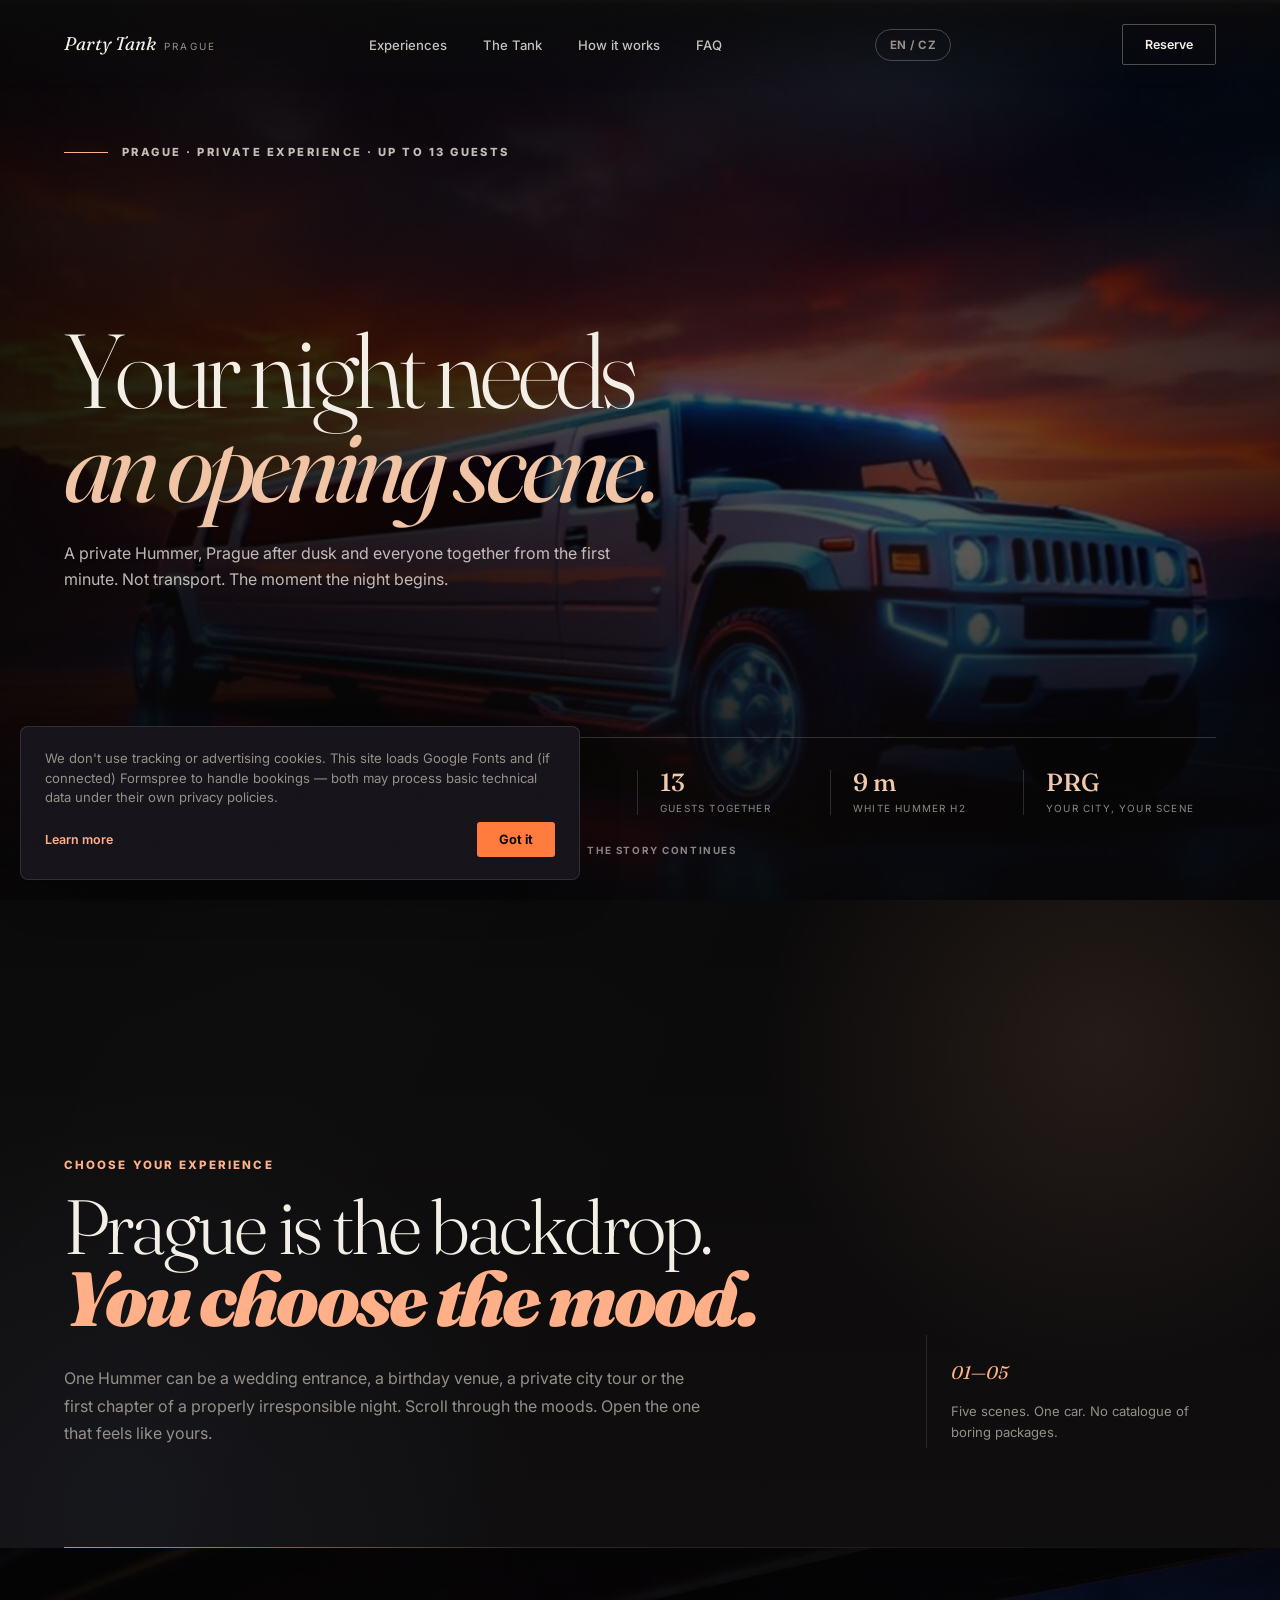
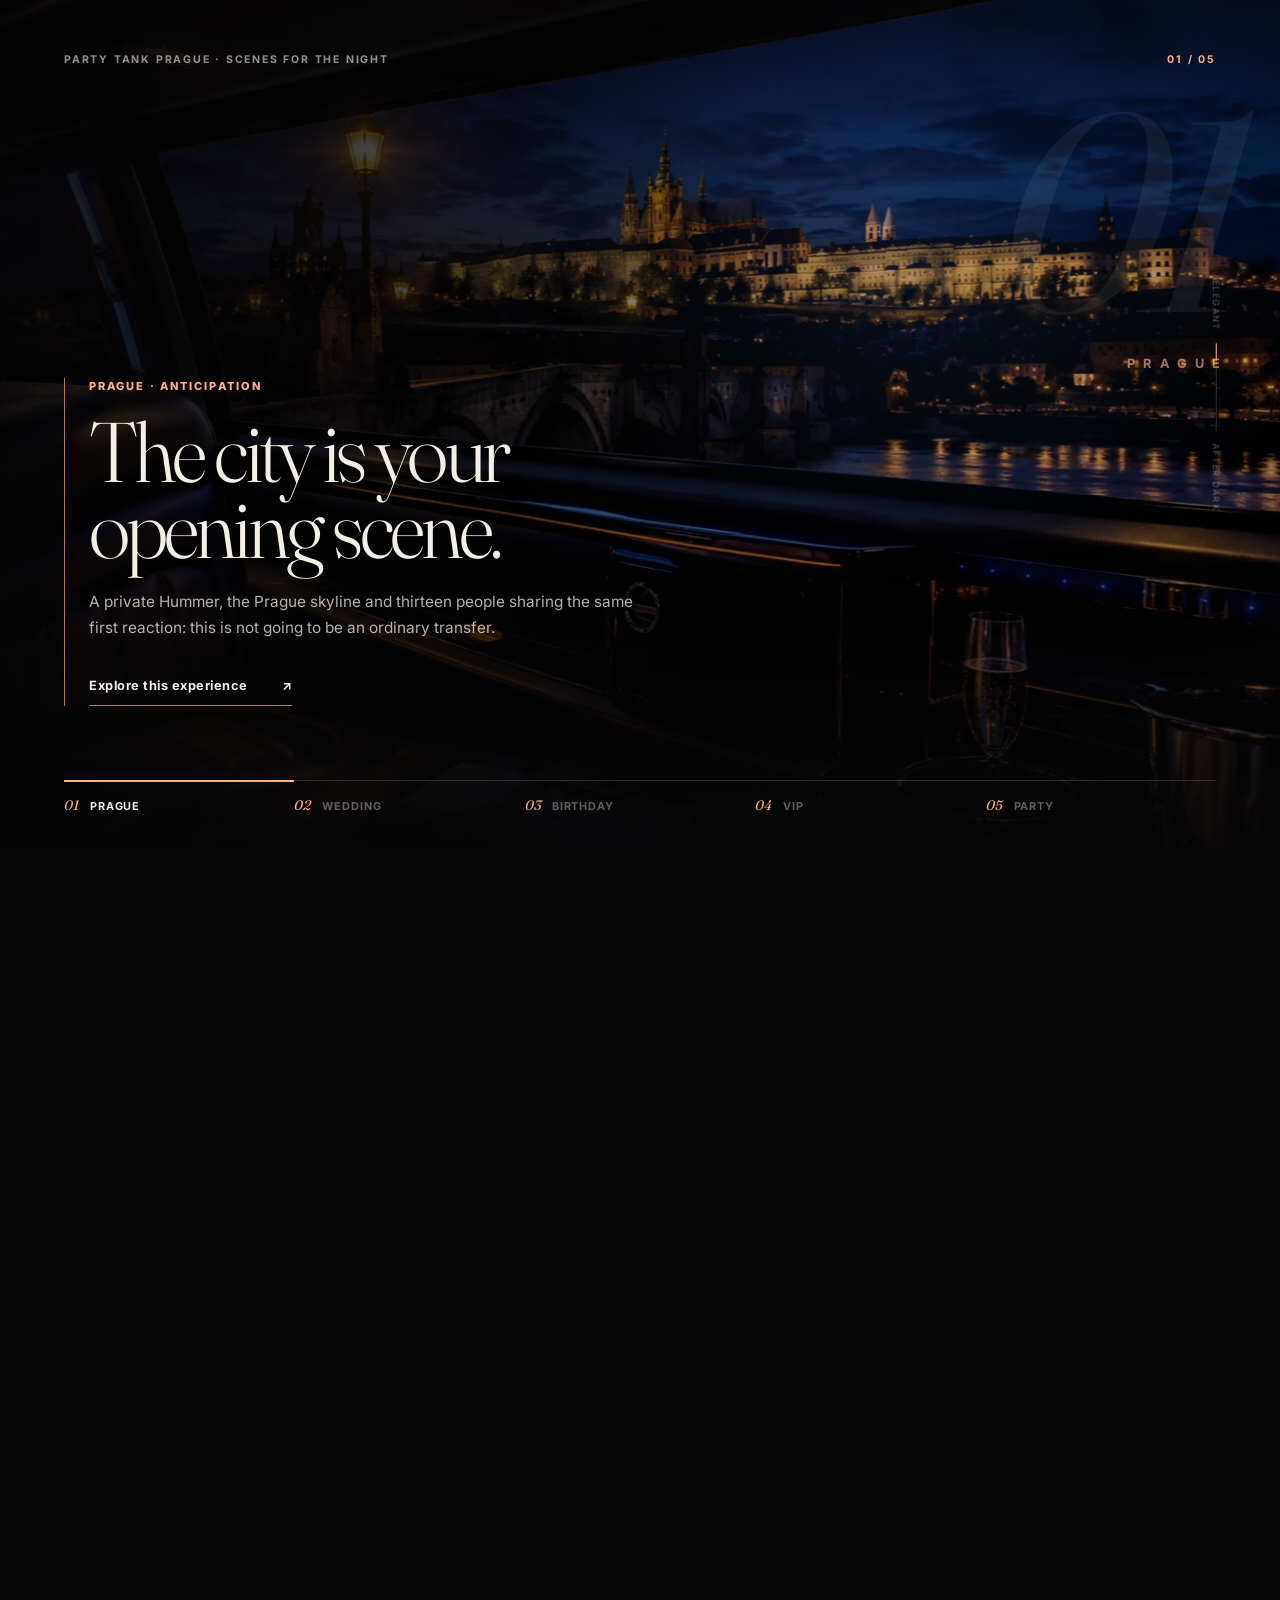
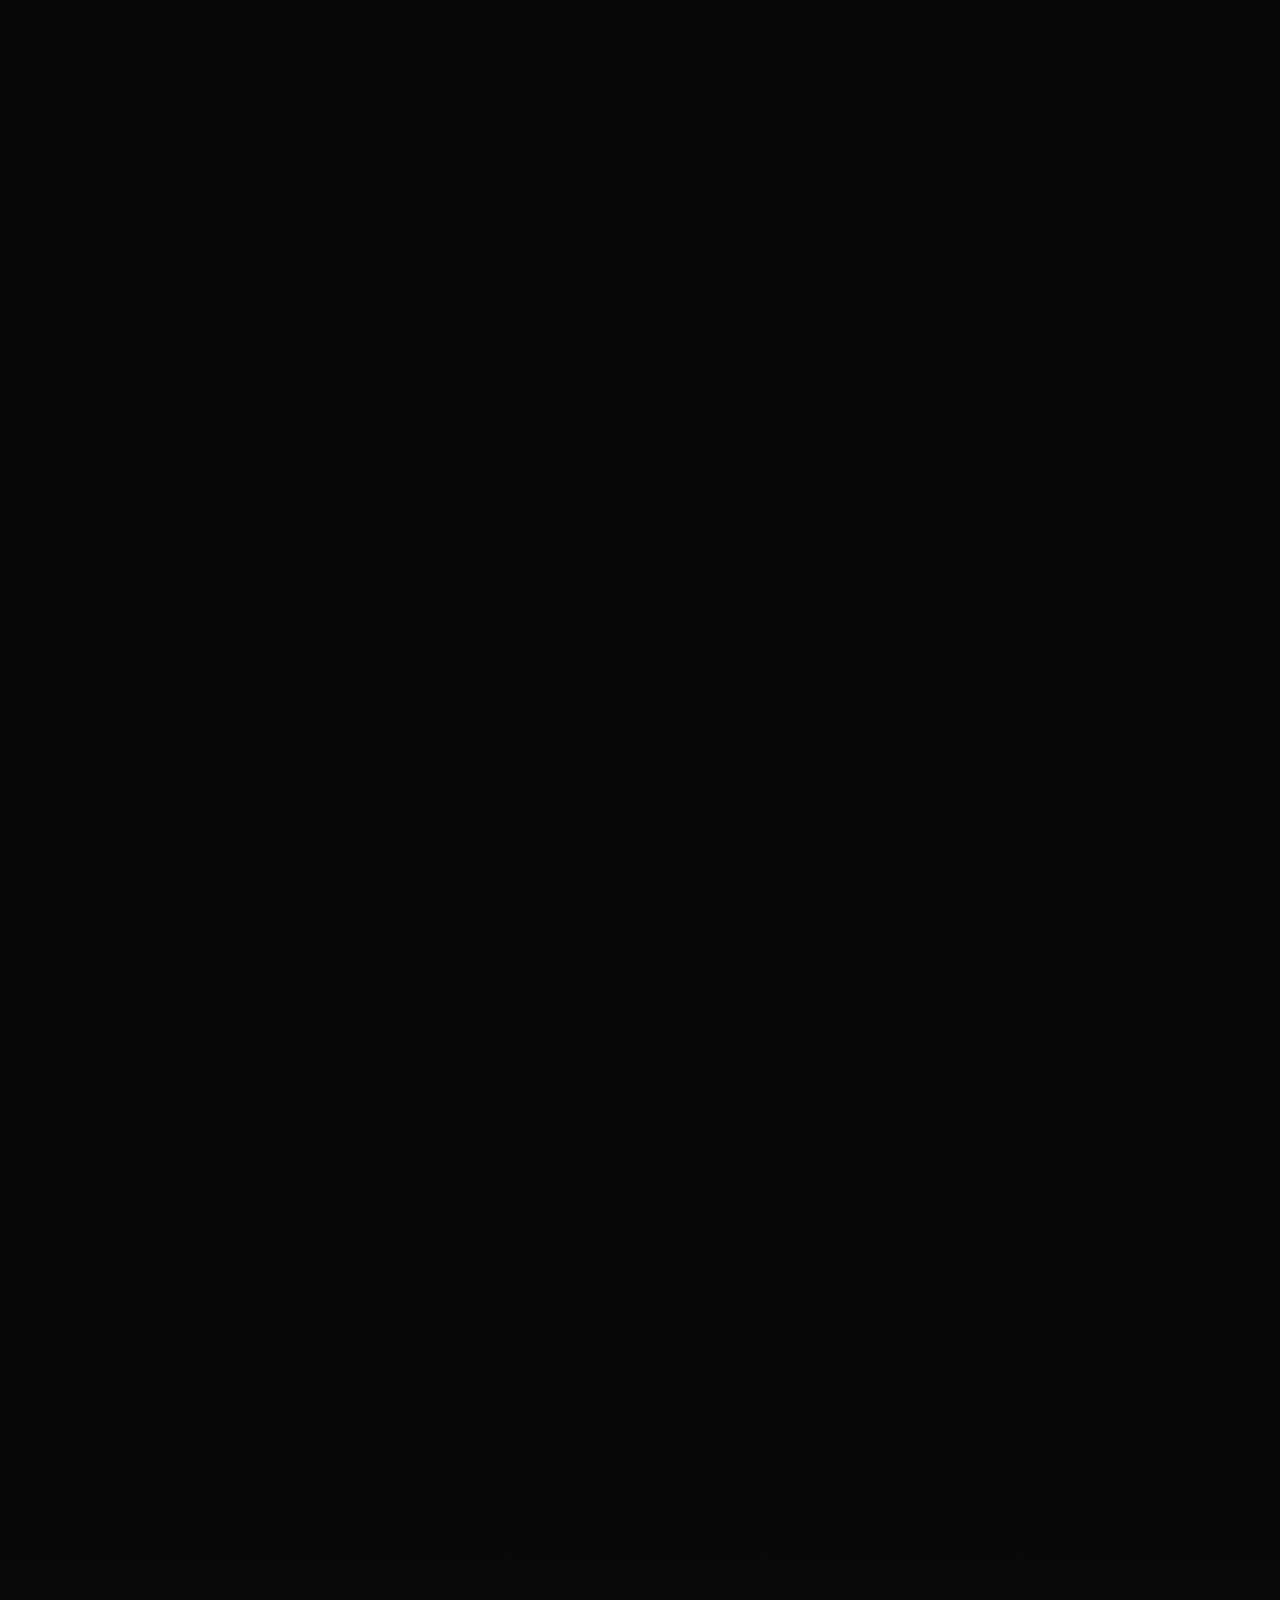
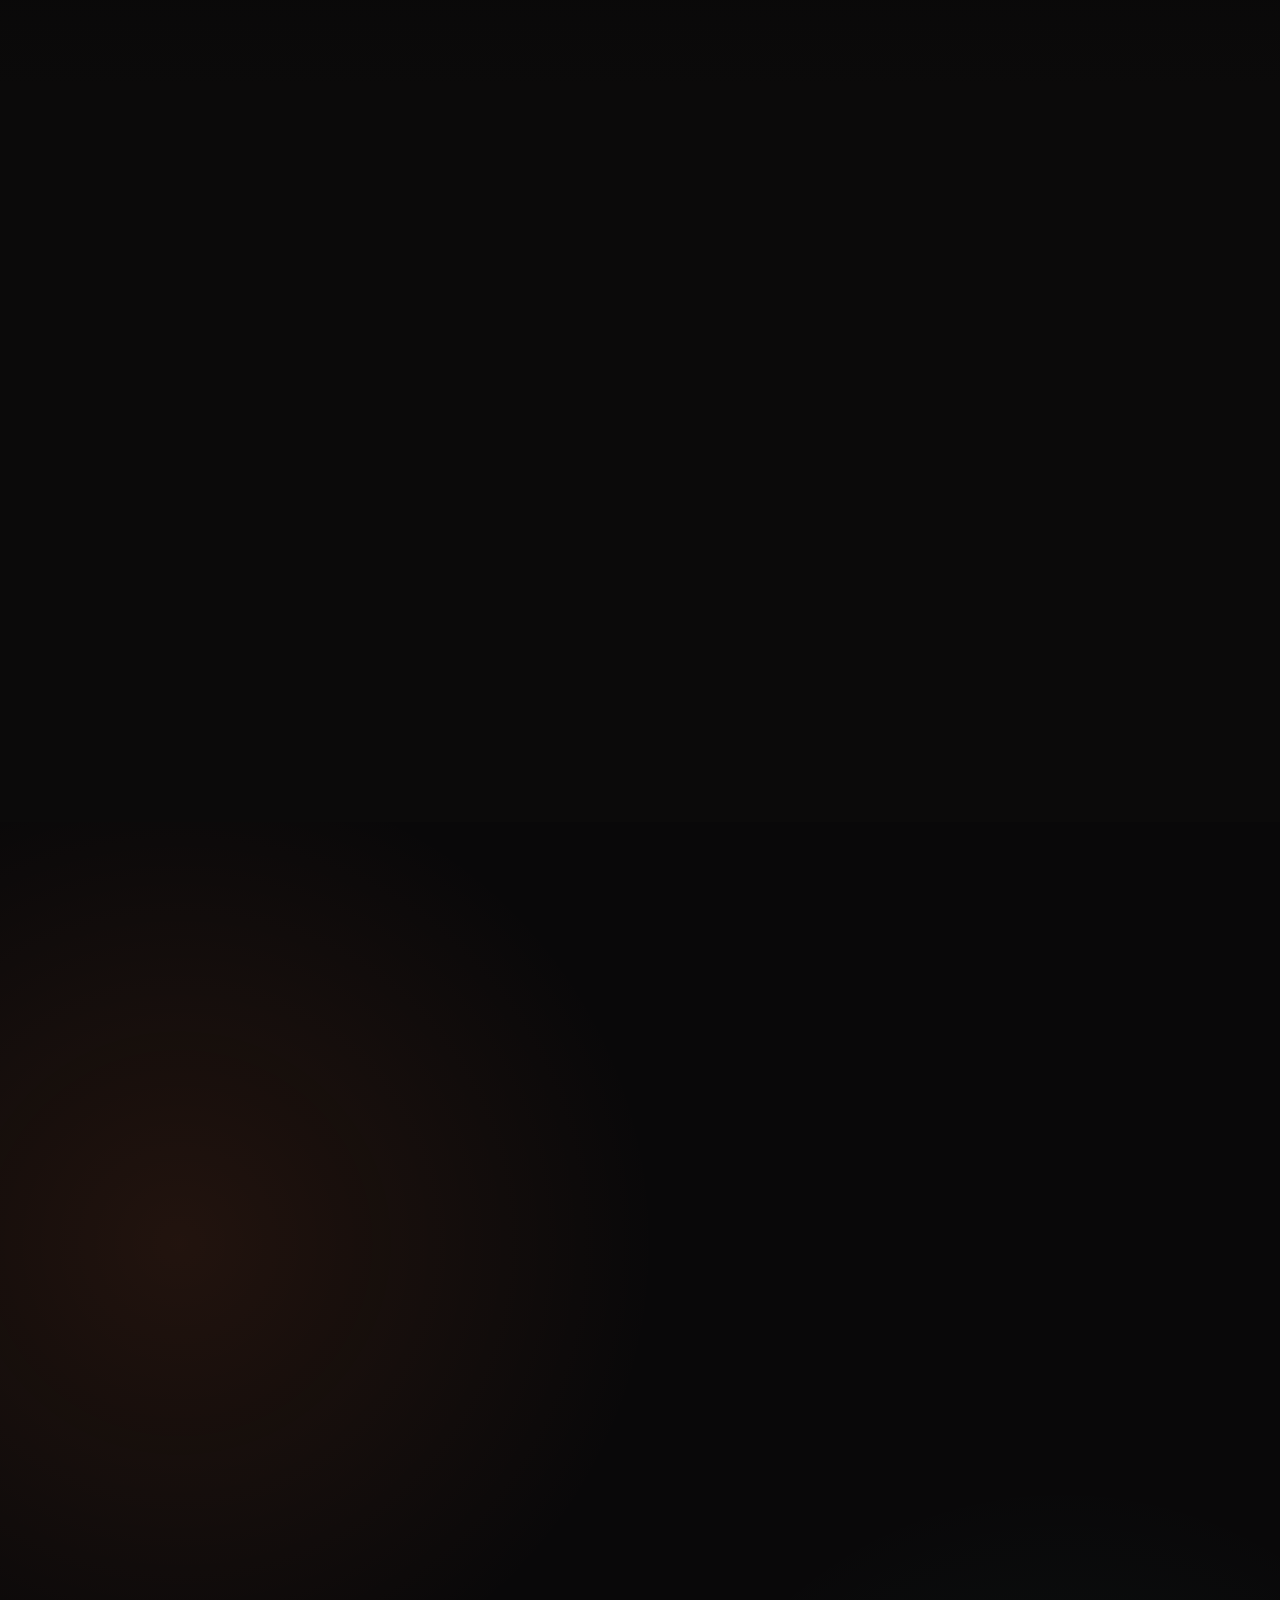
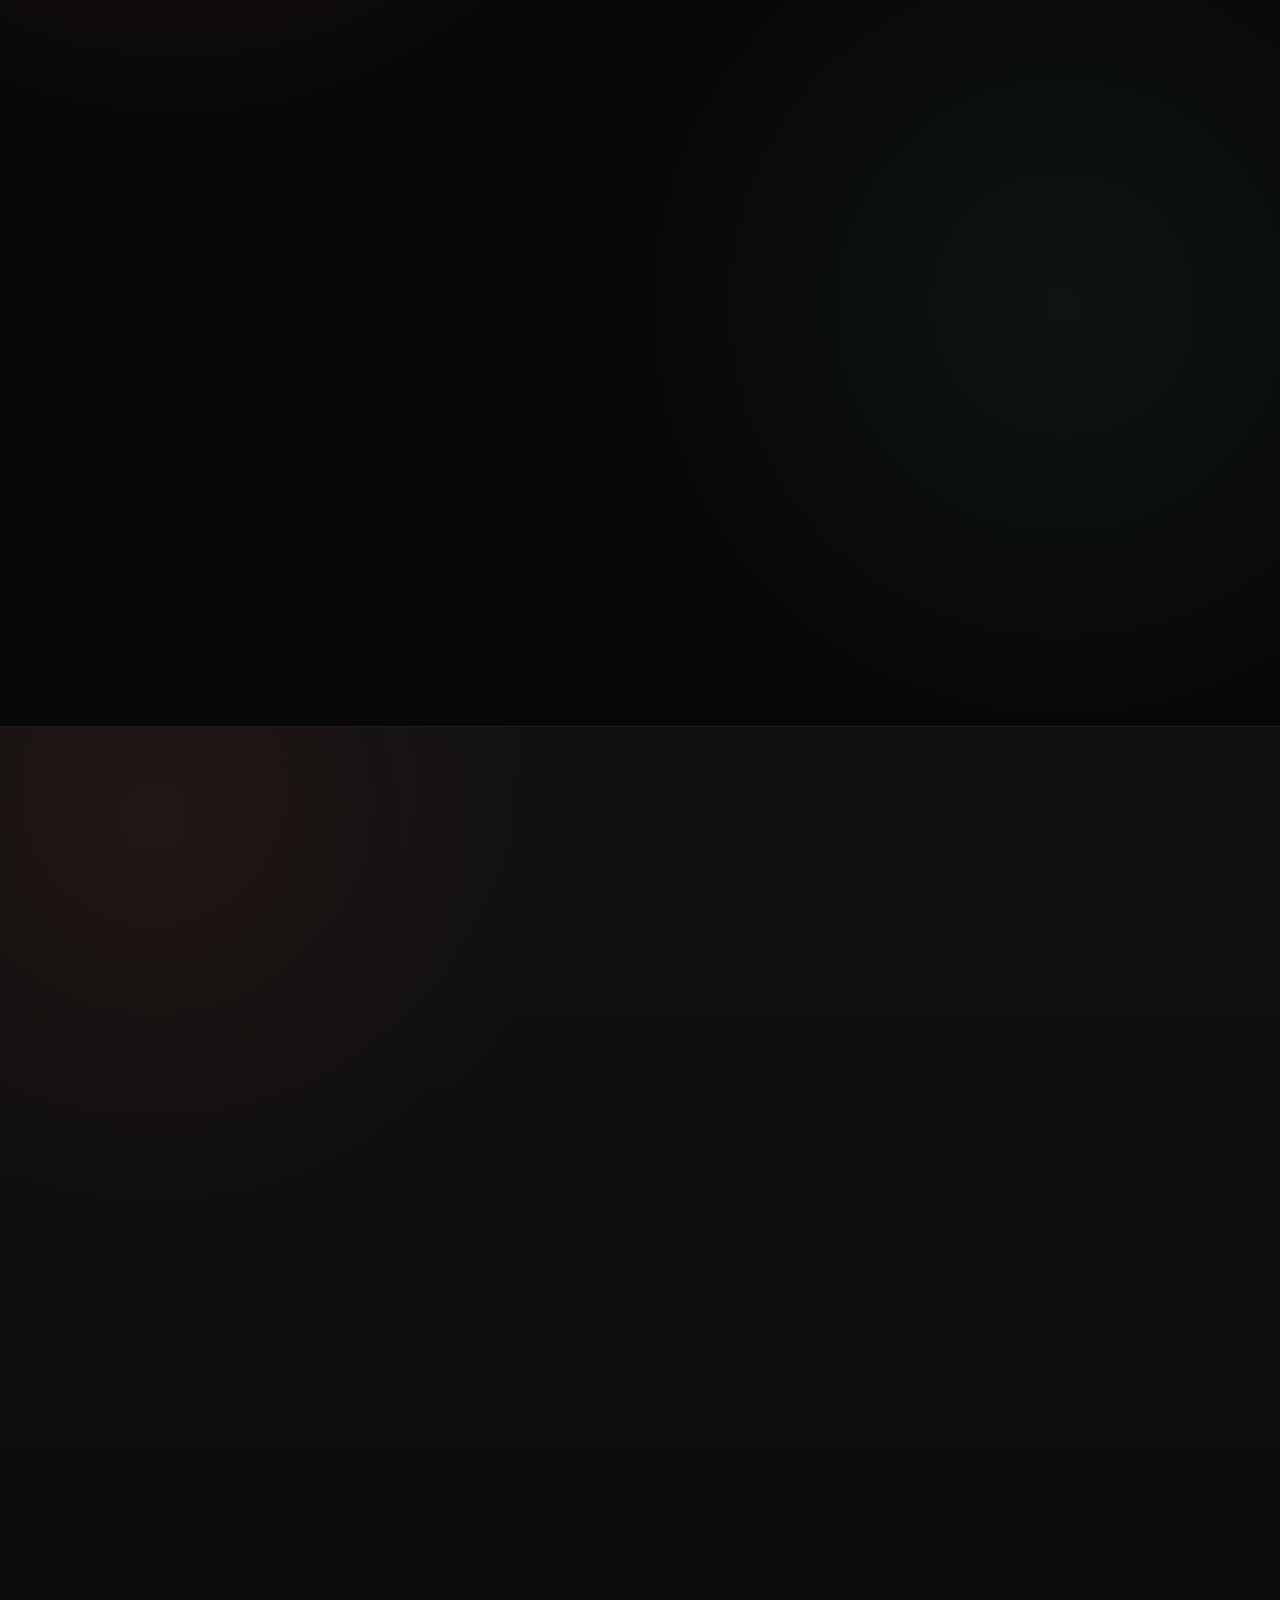
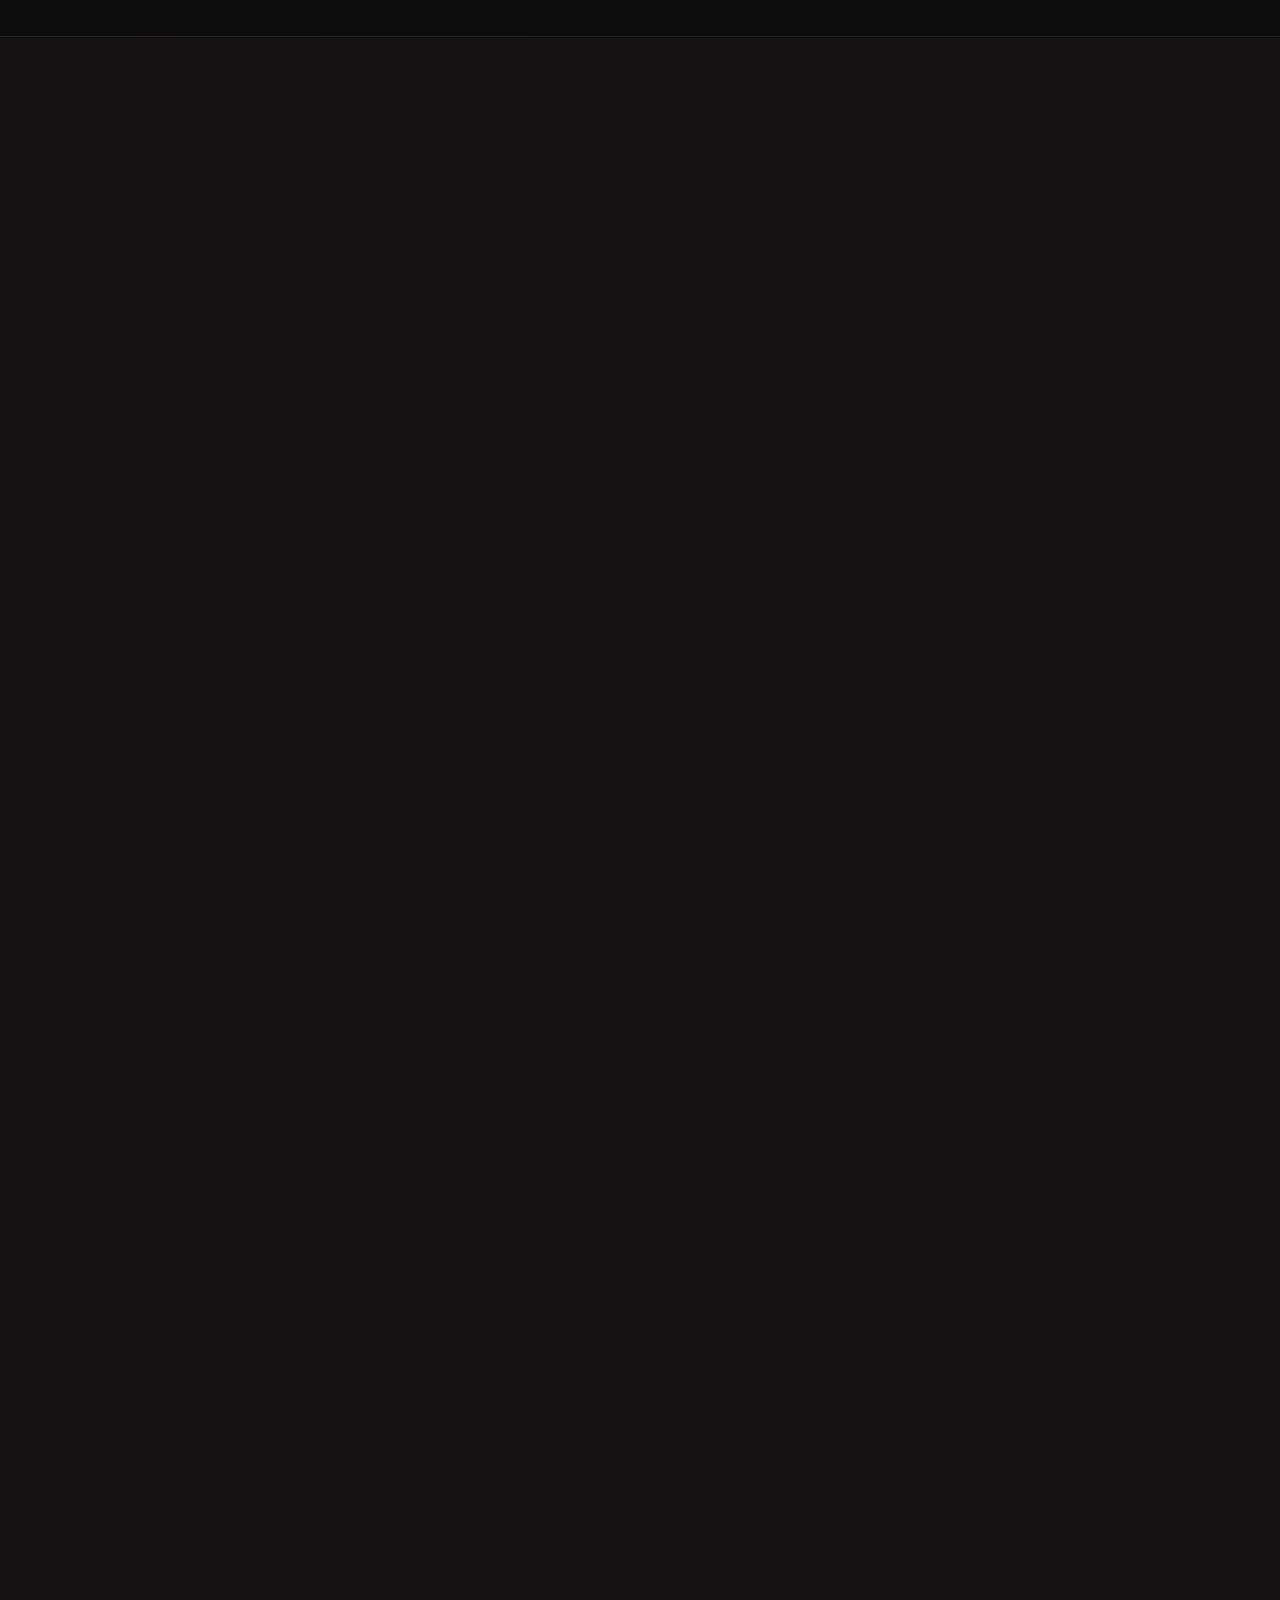
==== commit 1dd7d4bd: "v6" ====
--- a/index.html
+++ b/index.html
@@ -229,6 +229,27 @@
   </div>
 </div>
 
+
+<!-- QUIET CINEMATIC BRIDGE -->
+<section class="ride-moment" id="rideMoment" aria-labelledby="rideMomentTitle">
+  <div class="ride-moment-shell reveal">
+    <div class="ride-moment-media">
+      <video class="ride-moment-video" data-cinemagraph muted loop playsinline preload="none" poster="assets/cinemagraph/ride-prague-poster.webp" aria-hidden="true">
+        <source data-src="assets/cinemagraph/ride-prague.webm" type="video/webm">
+        <source data-src="assets/cinemagraph/ride-prague.mp4" type="video/mp4">
+      </video>
+      <div class="ride-moment-shade" aria-hidden="true"></div>
+      <div class="ride-moment-glass" aria-hidden="true"></div>
+    </div>
+    <div class="ride-moment-copy">
+      <p class="eyebrow" data-i18n="ride_eyebrow">The feeling between the stops</p>
+      <h2 id="rideMomentTitle" data-i18n-html="ride_h2">Prague keeps moving.<br><em>You stay in the moment.</em></h2>
+      <p data-i18n="ride_text">A quiet second inside the Hummer: the city outside, your people inside, and nowhere else you need to be yet.</p>
+    </div>
+    <p class="ride-moment-caption"><span aria-hidden="true"></span><b data-i18n="ride_caption">A moment inside the Tank</b></p>
+  </div>
+</section>
+
 <!-- THE TANK -->
 <section class="tank" id="vehicle">
   <div class="tank-heading">
@@ -270,7 +291,7 @@
         </button>
         <button class="tank-feature" type="button" data-tank-feature="1" aria-pressed="false">
           <span class="tank-feature-number">02</span>
-          <span class="tank-feature-copy"><b data-i18n="veh_f2h">The first venue is already moving.</b><small data-i18n="veh_f2p">Your playlist, the full cabin sound system and a cold minibar start the atmosphere before the first stop.</small></span>
+          <span class="tank-feature-copy"><b data-i18n="veh_f2h">The first venue is already moving.</b><small data-i18n="veh_f2p">Your playlist, the full cabin sound system and drinks prepared in advance can set the atmosphere before the first stop.</small></span>
         </button>
         <button class="tank-feature" type="button" data-tank-feature="2" aria-pressed="false">
           <span class="tank-feature-number">03</span>
@@ -289,8 +310,62 @@
   <div class="tank-summary reveal">
     <div><span data-i18n="veh_sum1_label">Capacity</span><strong data-i18n="veh_sum1_value">Up to 13 guests</strong></div>
     <div><span data-i18n="veh_sum2_label">Scale</span><strong data-i18n="veh_sum2_value">9-metre Hummer H2</strong></div>
-    <div><span data-i18n="veh_sum3_label">Inside</span><strong data-i18n="veh_sum3_value">Sound · minibar · lighting</strong></div>
-    <div><span data-i18n="veh_sum4_label">On request</span><strong data-i18n="veh_sum4_value">Fog · wedding decoration</strong></div>
+    <div><span data-i18n="veh_sum3_label">Inside</span><strong data-i18n="veh_sum3_value">Sound · lighting · privacy</strong></div>
+    <div><span data-i18n="veh_sum4_label">By agreement</span><strong data-i18n="veh_sum4_value">Drinks · decoration · special requests</strong></div>
+  </div>
+</section>
+
+
+<!-- PERSONALISATION FRAMEWORK -->
+<section class="personalize" id="personalize" aria-labelledby="personalizeTitle">
+  <div class="personalize-head">
+    <div class="personalize-title reveal">
+      <p class="eyebrow" data-i18n="pers_eyebrow">Shape the experience</p>
+      <h2 id="personalizeTitle" data-i18n-html="pers_h2">The Hummer is fixed.<br><em>The moment is not.</em></h2>
+    </div>
+    <p class="personalize-lead reveal" style="transition-delay:.08s" data-i18n="pers_lead">These are the parts we can prepare around your occasion. Exact options, availability and price are confirmed individually before the ride.</p>
+  </div>
+
+  <div class="personalize-grid" aria-label="Experience options">
+    <article class="personalize-card reveal" data-personalize="music">
+      <span class="personalize-number">01</span>
+      <svg viewBox="0 0 48 48" aria-hidden="true"><path d="M19 34a6 6 0 1 1-4-5.65V14l22-5v20a6 6 0 1 1-4-5.65V16.5l-14 3.2V34Z"/></svg>
+      <h3 data-i18n="pers_music_h">Music</h3>
+      <p data-i18n="pers_music_p">Your soundtrack, a shared playlist or music prepared for the occasion.</p>
+    </article>
+
+    <article class="personalize-card reveal" data-personalize="drinks" style="transition-delay:.04s">
+      <span class="personalize-number">02</span>
+      <svg viewBox="0 0 48 48" aria-hidden="true"><path d="M13 8h22l-3 13a8 8 0 0 1-7 6.1V38h8v3H15v-3h8V27.1A8 8 0 0 1 16 21L13 8Zm4 3 2.1 9.3a5 5 0 0 0 9.8 0L31 11H17Z"/></svg>
+      <h3 data-i18n="pers_drinks_h">Drinks</h3>
+      <p data-i18n="pers_drinks_p">Drink options can be prepared in advance once the final offer is agreed.</p>
+    </article>
+
+    <article class="personalize-card reveal" data-personalize="decorations" style="transition-delay:.08s">
+      <span class="personalize-number">03</span>
+      <svg viewBox="0 0 48 48" aria-hidden="true"><path d="M24 6c7 0 12 5.4 12 12 0 5.1-3.5 9.4-8.4 11.1L29 35h-4v7h-2v-7h-4l1.4-5.9C15.5 27.4 12 23.1 12 18 12 11.4 17 6 24 6Zm0 3c-5.2 0-9 4-9 9 0 4.2 3.1 7.7 7.3 8.6l1.7.4 1.7-.4c4.2-.9 7.3-4.4 7.3-8.6 0-5-3.8-9-9-9Z"/></svg>
+      <h3 data-i18n="pers_decor_h">Decorations</h3>
+      <p data-i18n="pers_decor_p">Wedding, birthday or themed details can be arranged by agreement.</p>
+    </article>
+
+    <article class="personalize-card reveal" data-personalize="route" style="transition-delay:.12s">
+      <span class="personalize-number">04</span>
+      <svg viewBox="0 0 48 48" aria-hidden="true"><path d="M15 7a8 8 0 0 1 8 8c0 5.8-8 14-8 14S7 20.8 7 15a8 8 0 0 1 8-8Zm0 4a4 4 0 1 0 0 8 4 4 0 0 0 0-8Zm19 10a7 7 0 0 1 7 7c0 5-7 12-7 12s-7-7-7-12a7 7 0 0 1 7-7Zm0 3.5a3.5 3.5 0 1 0 0 7 3.5 3.5 0 0 0 0-7ZM18 36h8v3h-8v-3Z"/></svg>
+      <h3 data-i18n="pers_route_h">Route &amp; stops</h3>
+      <p data-i18n="pers_route_p">Pickup, destination and useful stops are planned around the event.</p>
+    </article>
+
+    <article class="personalize-card reveal" data-personalize="special" style="transition-delay:.16s">
+      <span class="personalize-number">05</span>
+      <svg viewBox="0 0 48 48" aria-hidden="true"><path d="m24 5 4.6 11.1L40 17.5l-8.7 7.4L34 36l-10-5.8L14 36l2.7-11.1L8 17.5l11.4-1.4L24 5Zm0 7.8-2.5 6-6.2.8 4.7 4-1.5 6.1 5.5-3.2 5.5 3.2-1.5-6.1 4.7-4-6.2-.8-2.5-6Z"/></svg>
+      <h3 data-i18n="pers_special_h">Special requests</h3>
+      <p data-i18n="pers_special_p">Red carpet, flowers, a surprise or another idea. We confirm what can be arranged.</p>
+    </article>
+  </div>
+
+  <div class="personalize-foot reveal">
+    <p data-i18n="pers_note">Not every option is listed here. Tell us the occasion and we will confirm what can be prepared.</p>
+    <a href="#booking" class="route-link" data-i18n="pers_cta">Tell us the idea →</a>
   </div>
 </section>
 
@@ -346,8 +421,8 @@
       <p data-i18n="faq2a">Yes — the Bohemian Day route runs out toward Karlštejn and the vineyard roads beyond it. Tell us what you'd like to see.</p>
     </details>
     <details>
-      <summary data-i18n="faq3q">Can we bring our own drinks?</summary>
-      <p data-i18n="faq3a">The on-board mini-bar is yours for the ride. Bring what you like, we'll keep it cold.</p>
+      <summary data-i18n="faq3q">Can drinks be prepared for the ride?</summary>
+      <p data-i18n="faq3a">Yes. Drink options and any special requests are agreed before the date, so everything can be confirmed in advance.</p>
     </details>
     <details>
       <summary data-i18n="faq4q">How far ahead should we book?</summary>
@@ -443,5 +518,36 @@
 
 <script src="assets/translations.js"></script>
 <script src="assets/script.js"></script>
+
+<script>
+(() => {
+  const videos = document.querySelectorAll('[data-cinemagraph]');
+  if (!videos.length) return;
+  const reducedMotion = window.matchMedia('(prefers-reduced-motion: reduce)').matches;
+  const loadVideo = (video) => {
+    if (video.dataset.loaded === 'true' || reducedMotion) return;
+    video.querySelectorAll('source[data-src]').forEach((source) => {
+      source.src = source.dataset.src;
+      source.removeAttribute('data-src');
+    });
+    video.dataset.loaded = 'true';
+    video.load();
+    video.play().catch(() => {});
+  };
+  if ('IntersectionObserver' in window) {
+    const observer = new IntersectionObserver((entries) => {
+      entries.forEach((entry) => {
+        if (entry.isIntersecting) {
+          loadVideo(entry.target);
+          observer.unobserve(entry.target);
+        }
+      });
+    }, { rootMargin: '240px 0px' });
+    videos.forEach((video) => observer.observe(video));
+  } else {
+    videos.forEach(loadVideo);
+  }
+})();
+</script>
 </body>
 </html>
--- a/assets/style.css
+++ b/assets/style.css
@@ -1249,3 +1249,318 @@
   .hero-v5 .hero-media img{transform:none!important;}
   .hero-clouds,.experience-particles{display:none!important;}
 }
+
+/* ===== V6 · CINEMATIC BRIDGE + PERSONALISATION ===== */
+.ride-moment,
+.personalize{
+  content-visibility:auto;
+  contain-intrinsic-size:820px;
+}
+
+.ride-moment{
+  position:relative;
+  padding:96px 5% 138px;
+  background:
+    linear-gradient(180deg,#070607 0%,#0b0a0a 26%,#0b0a0a 100%);
+}
+.ride-moment::before{
+  content:"";
+  position:absolute;
+  inset:0;
+  pointer-events:none;
+  background:radial-gradient(circle at 76% 42%,rgba(255,176,136,.055),transparent 34%);
+}
+.ride-moment-shell{
+  position:relative;
+  max-width:1500px;
+  min-height:clamp(520px,65vw,760px);
+  margin:0 auto;
+  overflow:hidden;
+  border:1px solid rgba(243,239,231,.14);
+  border-radius:10px;
+  background:#080708;
+  box-shadow:0 35px 100px rgba(0,0,0,.38);
+}
+.ride-moment-media,
+.ride-moment-video{
+  position:absolute;
+  inset:0;
+  width:100%;
+  height:100%;
+}
+.ride-moment-video{
+  object-fit:cover;
+  object-position:center center;
+  filter:saturate(.9) contrast(1.04) brightness(.78);
+  background:#080708;
+}
+.ride-moment-shade{
+  position:absolute;
+  inset:0;
+  background:
+    linear-gradient(90deg,rgba(5,4,5,.74) 0%,rgba(5,4,5,.36) 42%,rgba(5,4,5,.05) 75%),
+    linear-gradient(180deg,rgba(5,4,5,.08),rgba(5,4,5,.04) 45%,rgba(5,4,5,.82) 100%);
+}
+.ride-moment-glass{
+  position:absolute;
+  inset:0;
+  opacity:.42;
+  pointer-events:none;
+  background:
+    linear-gradient(108deg,transparent 18%,rgba(255,255,255,.06) 19%,transparent 21%),
+    radial-gradient(circle at 72% 31%,rgba(255,182,126,.12),transparent 18%);
+  mix-blend-mode:screen;
+}
+.ride-moment-copy{
+  position:absolute;
+  z-index:2;
+  left:clamp(28px,5vw,74px);
+  bottom:clamp(34px,6vw,82px);
+  max-width:min(610px,54%);
+}
+.ride-moment-copy .eyebrow{margin-bottom:17px;color:#efba93;}
+.ride-moment-copy h2{
+  max-width:620px;
+  font-size:clamp(3.25rem,6vw,7rem);
+  line-height:.91;
+  letter-spacing:-.045em;
+  text-shadow:0 14px 50px rgba(0,0,0,.42);
+}
+.ride-moment-copy h2 em{font-weight:400;color:#f1c6a7;}
+.ride-moment-copy > p:last-child{
+  max-width:470px;
+  margin-top:24px;
+  color:rgba(243,239,231,.68);
+  font-size:.94rem;
+  line-height:1.7;
+}
+.ride-moment-caption{
+  position:absolute;
+  z-index:2;
+  top:30px;
+  right:32px;
+  display:flex;
+  align-items:center;
+  gap:10px;
+  color:rgba(243,239,231,.52);
+  font-size:.57rem;
+  letter-spacing:.16em;
+  text-transform:uppercase;
+}
+.ride-moment-caption span{
+  width:7px;
+  height:7px;
+  border-radius:50%;
+  background:#ef9b69;
+  box-shadow:0 0 16px rgba(239,155,105,.85);
+}
+.ride-moment-caption b{font-weight:700;}
+
+.personalize{
+  position:relative;
+  isolation:isolate;
+  padding:132px 5% 116px;
+  overflow:hidden;
+  background:
+    radial-gradient(circle at 12% 10%,rgba(255,122,61,.07),transparent 30%),
+    linear-gradient(180deg,#111012 0%,#0d0c0d 100%);
+  border-top:1px solid rgba(243,239,231,.08);
+  border-bottom:1px solid rgba(243,239,231,.08);
+}
+.personalize::before{
+  content:"YOURS";
+  position:absolute;
+  z-index:-1;
+  top:30px;
+  right:-.03em;
+  color:rgba(243,239,231,.022);
+  font-family:var(--display);
+  font-size:clamp(8rem,19vw,19rem);
+  font-weight:600;
+  line-height:.78;
+  letter-spacing:-.07em;
+  pointer-events:none;
+}
+.personalize-head{
+  display:grid;
+  grid-template-columns:minmax(0,1.2fr) minmax(300px,.55fr);
+  align-items:end;
+  gap:clamp(48px,8vw,130px);
+  max-width:1500px;
+  margin:0 auto 68px;
+}
+.personalize-title h2{
+  max-width:970px;
+  font-size:clamp(3.25rem,6.2vw,6.8rem);
+  line-height:.92;
+  letter-spacing:-.045em;
+}
+.personalize-title h2 em{font-weight:400;}
+.personalize-lead{
+  max-width:490px;
+  padding-bottom:8px;
+  color:var(--ink-dim);
+  font-size:.96rem;
+  line-height:1.72;
+}
+.personalize-grid{
+  display:grid;
+  grid-template-columns:repeat(5,minmax(0,1fr));
+  max-width:1500px;
+  margin:0 auto;
+  border:1px solid var(--line);
+  border-radius:8px;
+  overflow:hidden;
+  background:rgba(243,239,231,.025);
+}
+.personalize-card{
+  position:relative;
+  min-height:310px;
+  padding:30px 26px 28px;
+  border-right:1px solid var(--line);
+  background:rgba(11,10,10,.28);
+  transition:background .35s ease,transform .35s cubic-bezier(.16,.8,.3,1);
+}
+.personalize-card:last-child{border-right:0;}
+.personalize-card::after{
+  content:"";
+  position:absolute;
+  left:0;
+  right:0;
+  bottom:0;
+  height:2px;
+  transform:scaleX(0);
+  transform-origin:left;
+  background:linear-gradient(90deg,var(--copper),var(--copper-soft));
+  transition:transform .4s cubic-bezier(.16,.8,.3,1);
+}
+.personalize-card:hover,
+.personalize-card:focus-within{background:rgba(255,122,61,.055);}
+.personalize-card:hover::after,
+.personalize-card:focus-within::after{transform:scaleX(1);}
+.personalize-number{
+  display:block;
+  margin-bottom:52px;
+  color:rgba(243,239,231,.32);
+  font-family:var(--display);
+  font-size:1rem;
+  font-style:italic;
+}
+.personalize-card svg{
+  width:42px;
+  height:42px;
+  margin-bottom:26px;
+  fill:none;
+  stroke:#ef9b69;
+  stroke-width:1.55;
+  stroke-linecap:round;
+  stroke-linejoin:round;
+  filter:drop-shadow(0 0 12px rgba(239,155,105,.22));
+}
+.personalize-card h3{
+  margin-bottom:12px;
+  font-size:clamp(1.45rem,1.8vw,2rem);
+  line-height:1.05;
+}
+.personalize-card p{
+  color:var(--ink-dim);
+  font-size:.8rem;
+  line-height:1.62;
+}
+.personalize-foot{
+  display:flex;
+  align-items:center;
+  justify-content:space-between;
+  gap:30px;
+  max-width:1500px;
+  margin:30px auto 0;
+  padding-top:28px;
+  border-top:1px solid rgba(243,239,231,.1);
+}
+.personalize-foot p{
+  max-width:680px;
+  color:rgba(243,239,231,.48);
+  font-size:.72rem;
+  line-height:1.55;
+}
+.personalize-foot .route-link{white-space:nowrap;}
+
+@media(max-width:1180px){
+  .personalize-grid{grid-template-columns:repeat(3,1fr);}
+  .personalize-card{border-bottom:1px solid var(--line);}
+  .personalize-card:nth-child(3){border-right:0;}
+  .personalize-card:nth-child(4),.personalize-card:nth-child(5){border-bottom:0;}
+  .personalize-card:nth-child(5){border-right:0;}
+}
+
+@media(max-width:900px){
+  .ride-moment{padding-top:76px;padding-bottom:108px;}
+  .ride-moment-shell{min-height:650px;}
+  .ride-moment-copy{max-width:72%;}
+  .personalize-head{grid-template-columns:1fr;gap:28px;margin-bottom:50px;}
+  .personalize-lead{max-width:650px;}
+  .personalize-grid{grid-template-columns:repeat(2,1fr);}
+  .personalize-card:nth-child(2),.personalize-card:nth-child(4){border-right:0;}
+  .personalize-card:nth-child(3){border-right:1px solid var(--line);}
+  .personalize-card:nth-child(4){border-bottom:1px solid var(--line);}
+  .personalize-card:nth-child(5){grid-column:1/-1;min-height:245px;}
+}
+
+@media(max-width:600px){
+  .ride-moment{padding:64px 0 88px;}
+  .ride-moment-shell{
+    min-height:72svh;
+    max-height:720px;
+    border-left:0;
+    border-right:0;
+    border-radius:0;
+  }
+  .ride-moment-video{object-position:55% center;}
+  .ride-moment-shade{
+    background:
+      linear-gradient(180deg,rgba(5,4,5,.08) 0%,rgba(5,4,5,.04) 36%,rgba(5,4,5,.88) 100%),
+      linear-gradient(90deg,rgba(5,4,5,.55),transparent 76%);
+  }
+  .ride-moment-copy{
+    left:6%;
+    right:6%;
+    bottom:38px;
+    max-width:none;
+  }
+  .ride-moment-copy h2{max-width:360px;font-size:clamp(3rem,13.4vw,4.4rem);}
+  .ride-moment-copy > p:last-child{max-width:330px;margin-top:17px;font-size:.82rem;line-height:1.55;}
+  .ride-moment-caption{top:20px;right:6%;font-size:.48rem;letter-spacing:.12em;}
+
+  .personalize{padding:94px 6% 84px;}
+  .personalize::before{top:28px;font-size:31vw;}
+  .personalize-title h2{font-size:clamp(3.05rem,14vw,4.6rem);}
+  .personalize-grid{grid-template-columns:1fr 1fr;}
+  .personalize-card{min-height:250px;padding:23px 19px 22px;}
+  .personalize-number{margin-bottom:30px;font-size:.88rem;}
+  .personalize-card svg{width:34px;height:34px;margin-bottom:20px;}
+  .personalize-card h3{font-size:1.35rem;}
+  .personalize-card p{font-size:.72rem;line-height:1.5;}
+  .personalize-card:nth-child(5){min-height:215px;}
+  .personalize-foot{align-items:flex-start;flex-direction:column;gap:18px;}
+}
+
+@media(max-width:430px){
+  .ride-moment-shell{min-height:690px;}
+  .personalize-grid{grid-template-columns:1fr;}
+  .personalize-card,
+  .personalize-card:nth-child(3),
+  .personalize-card:nth-child(5){
+    grid-column:auto;
+    min-height:205px;
+    border-right:0;
+    border-bottom:1px solid var(--line);
+  }
+  .personalize-card:last-child{border-bottom:0;}
+  .personalize-number{position:absolute;top:23px;right:20px;margin:0;}
+}
+
+@media(prefers-reduced-motion:reduce){
+  .ride-moment-video{display:block;}
+  .personalize-card{transition:none;}
+  .personalize-card::after{transition:none;}
+}
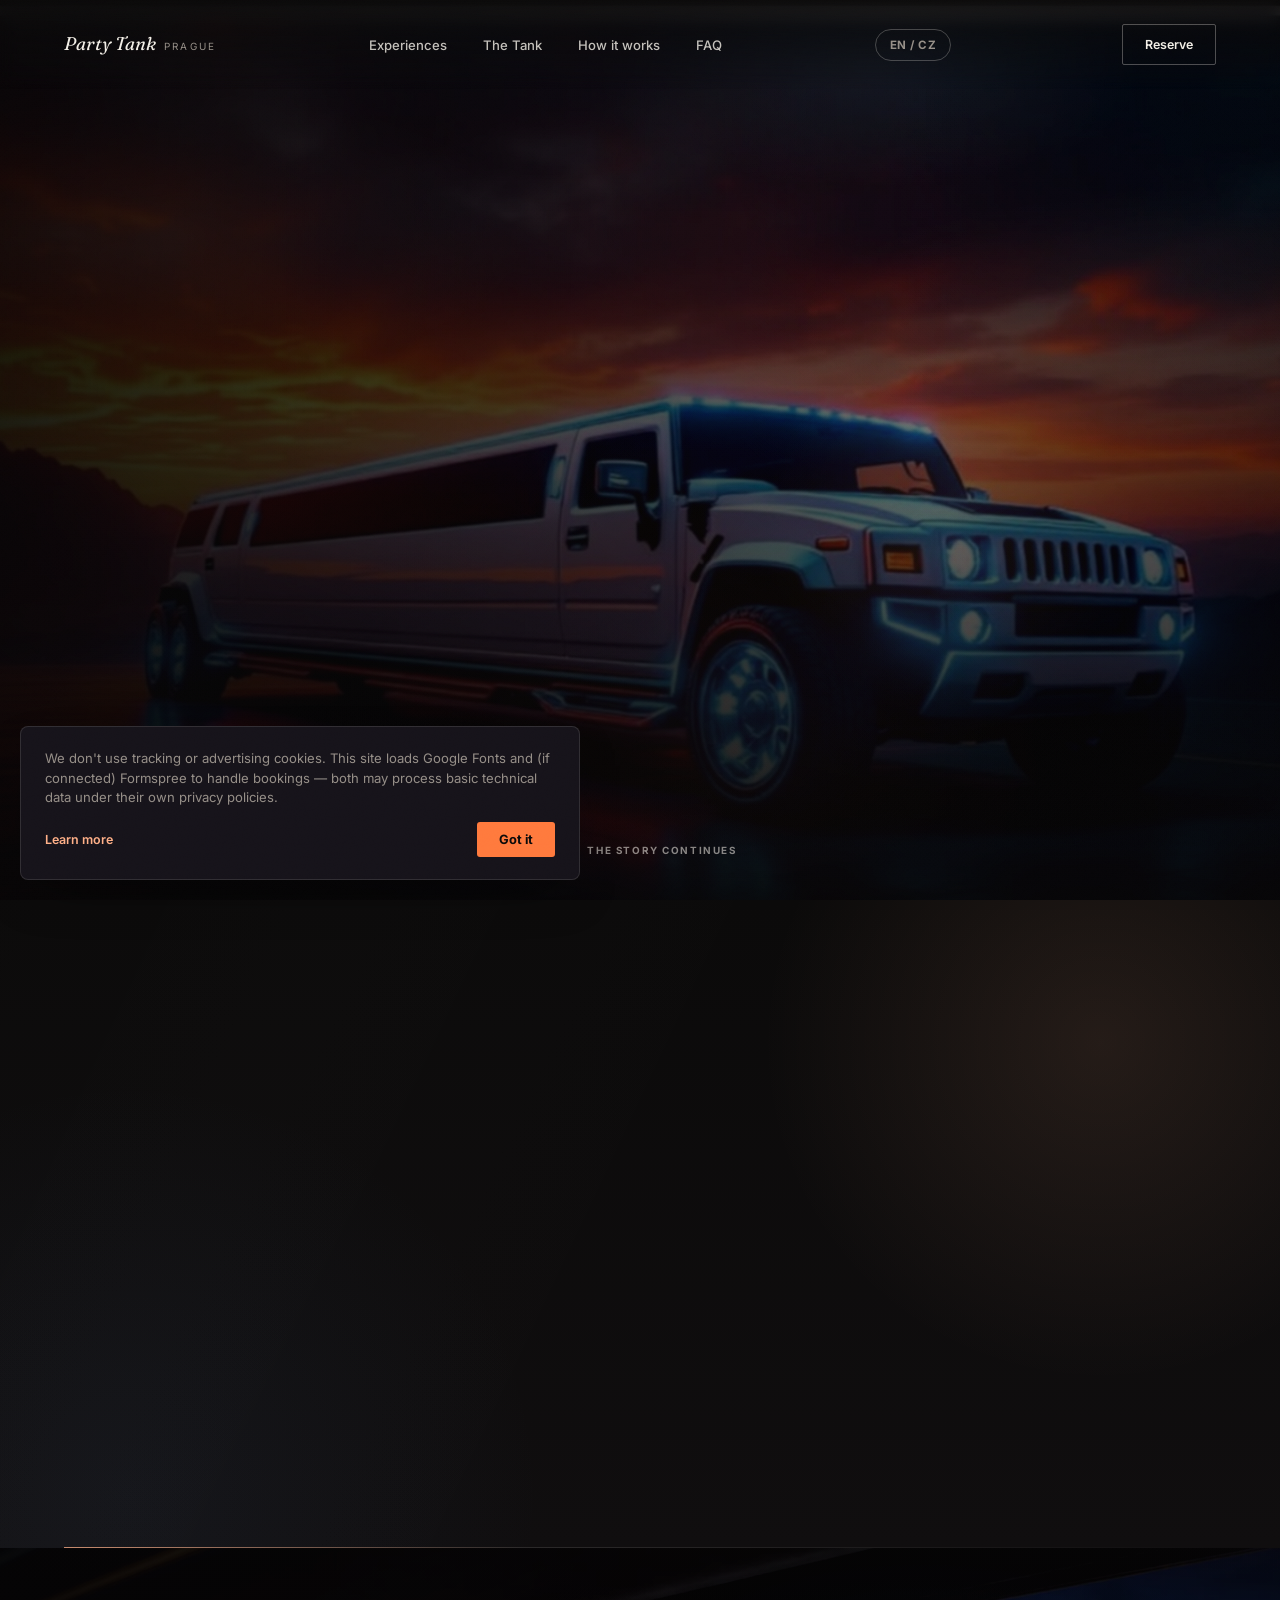
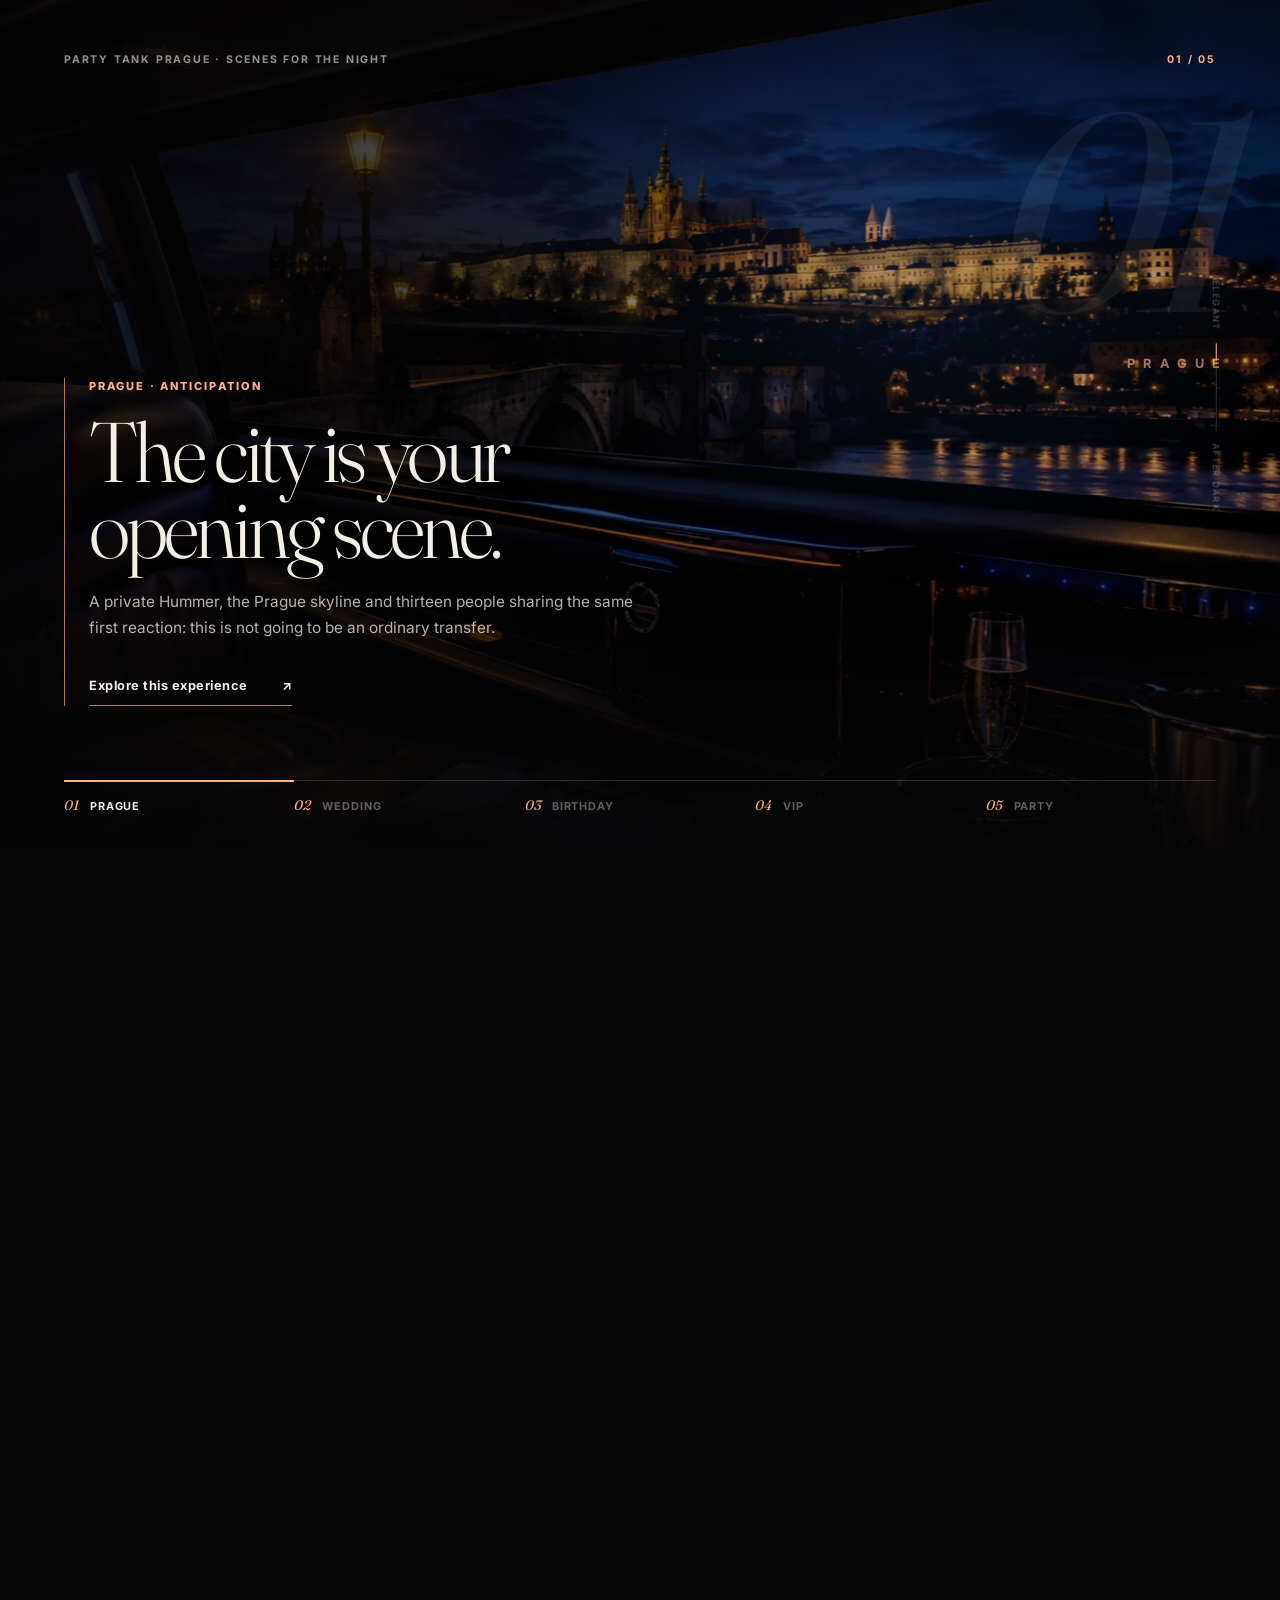
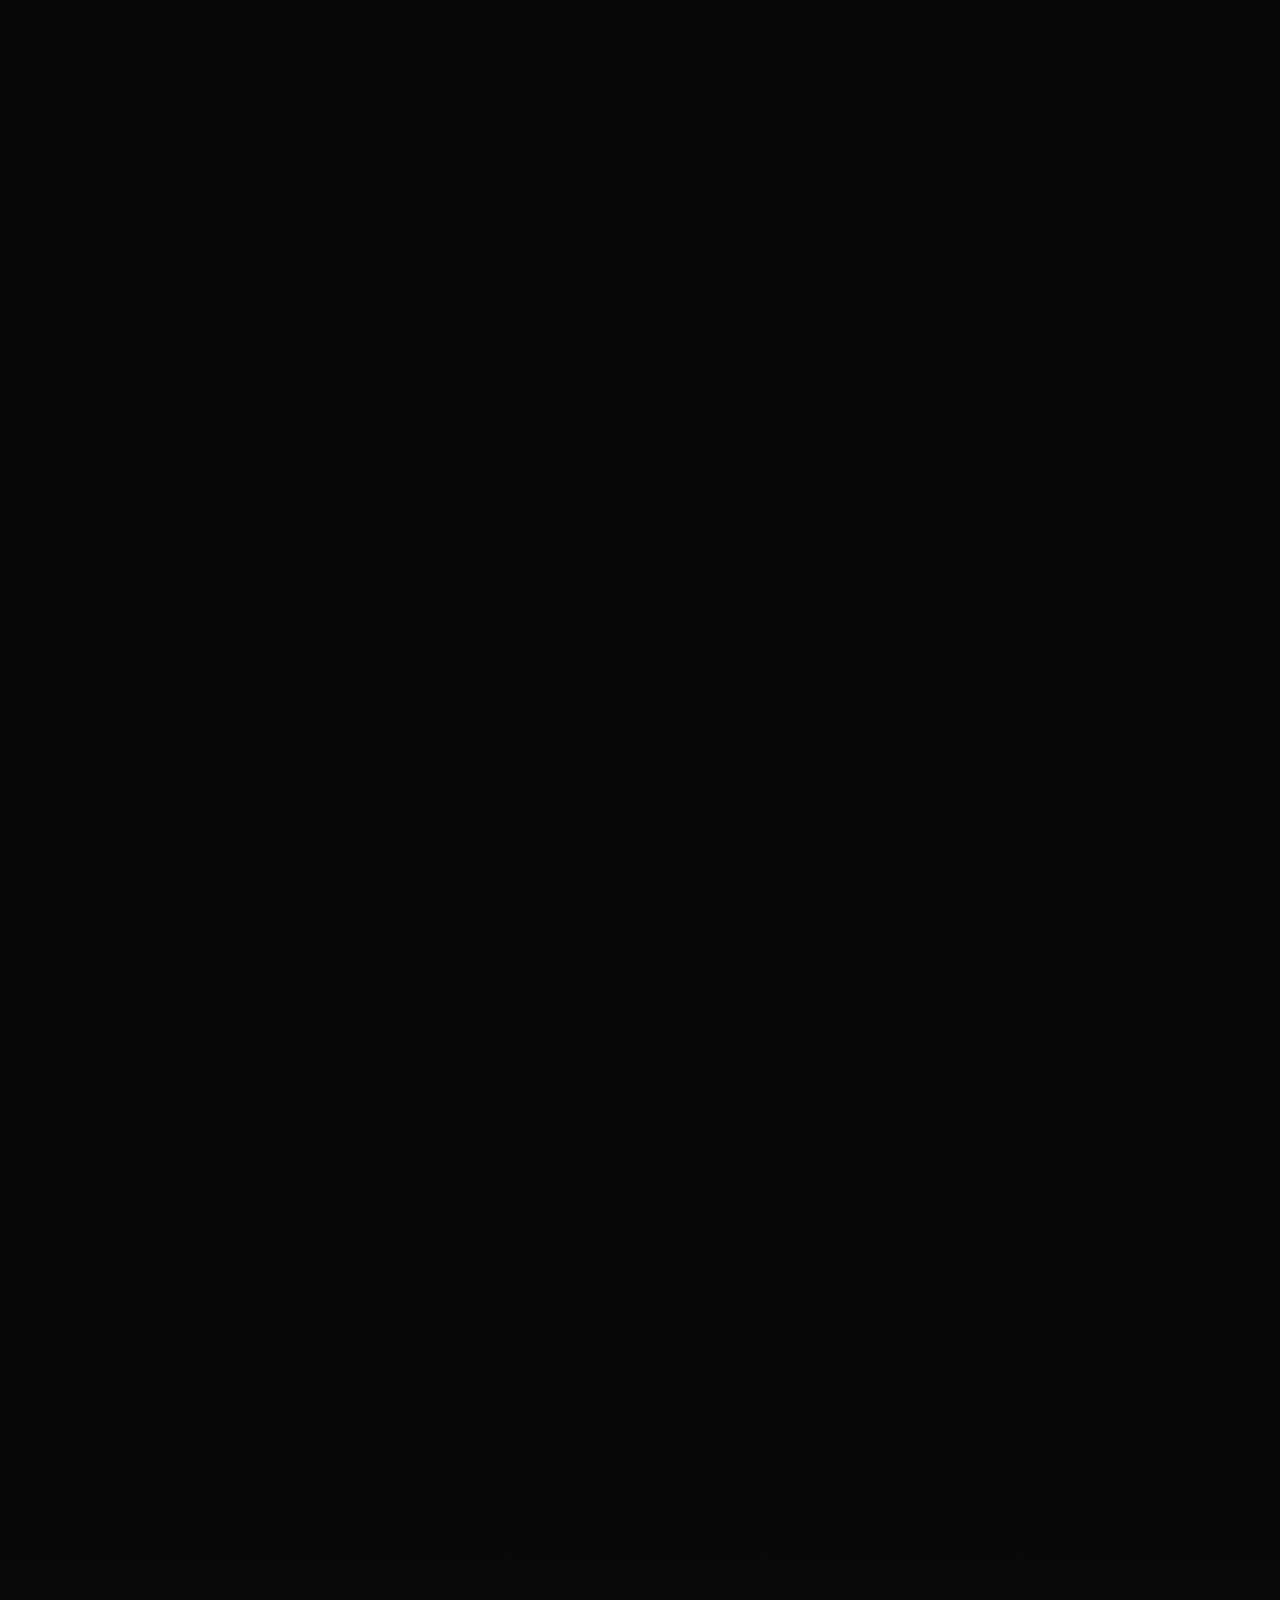
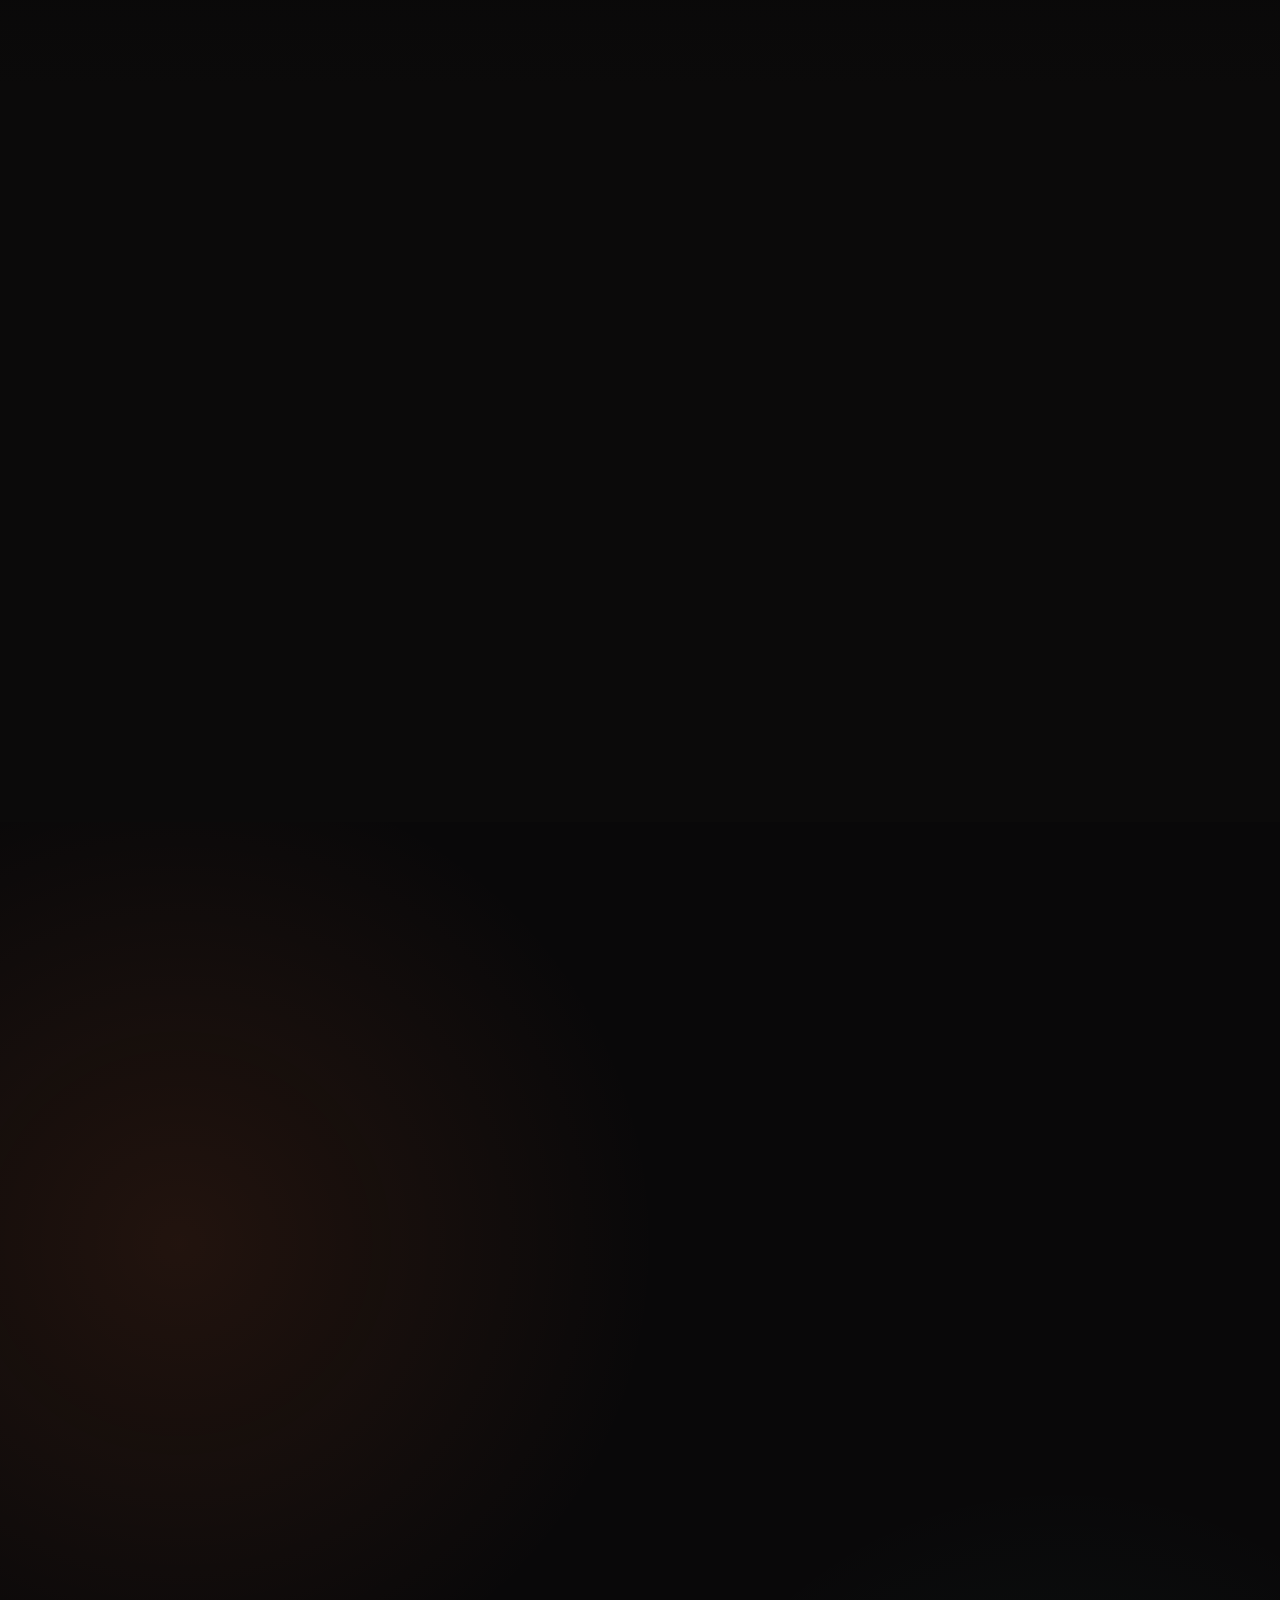
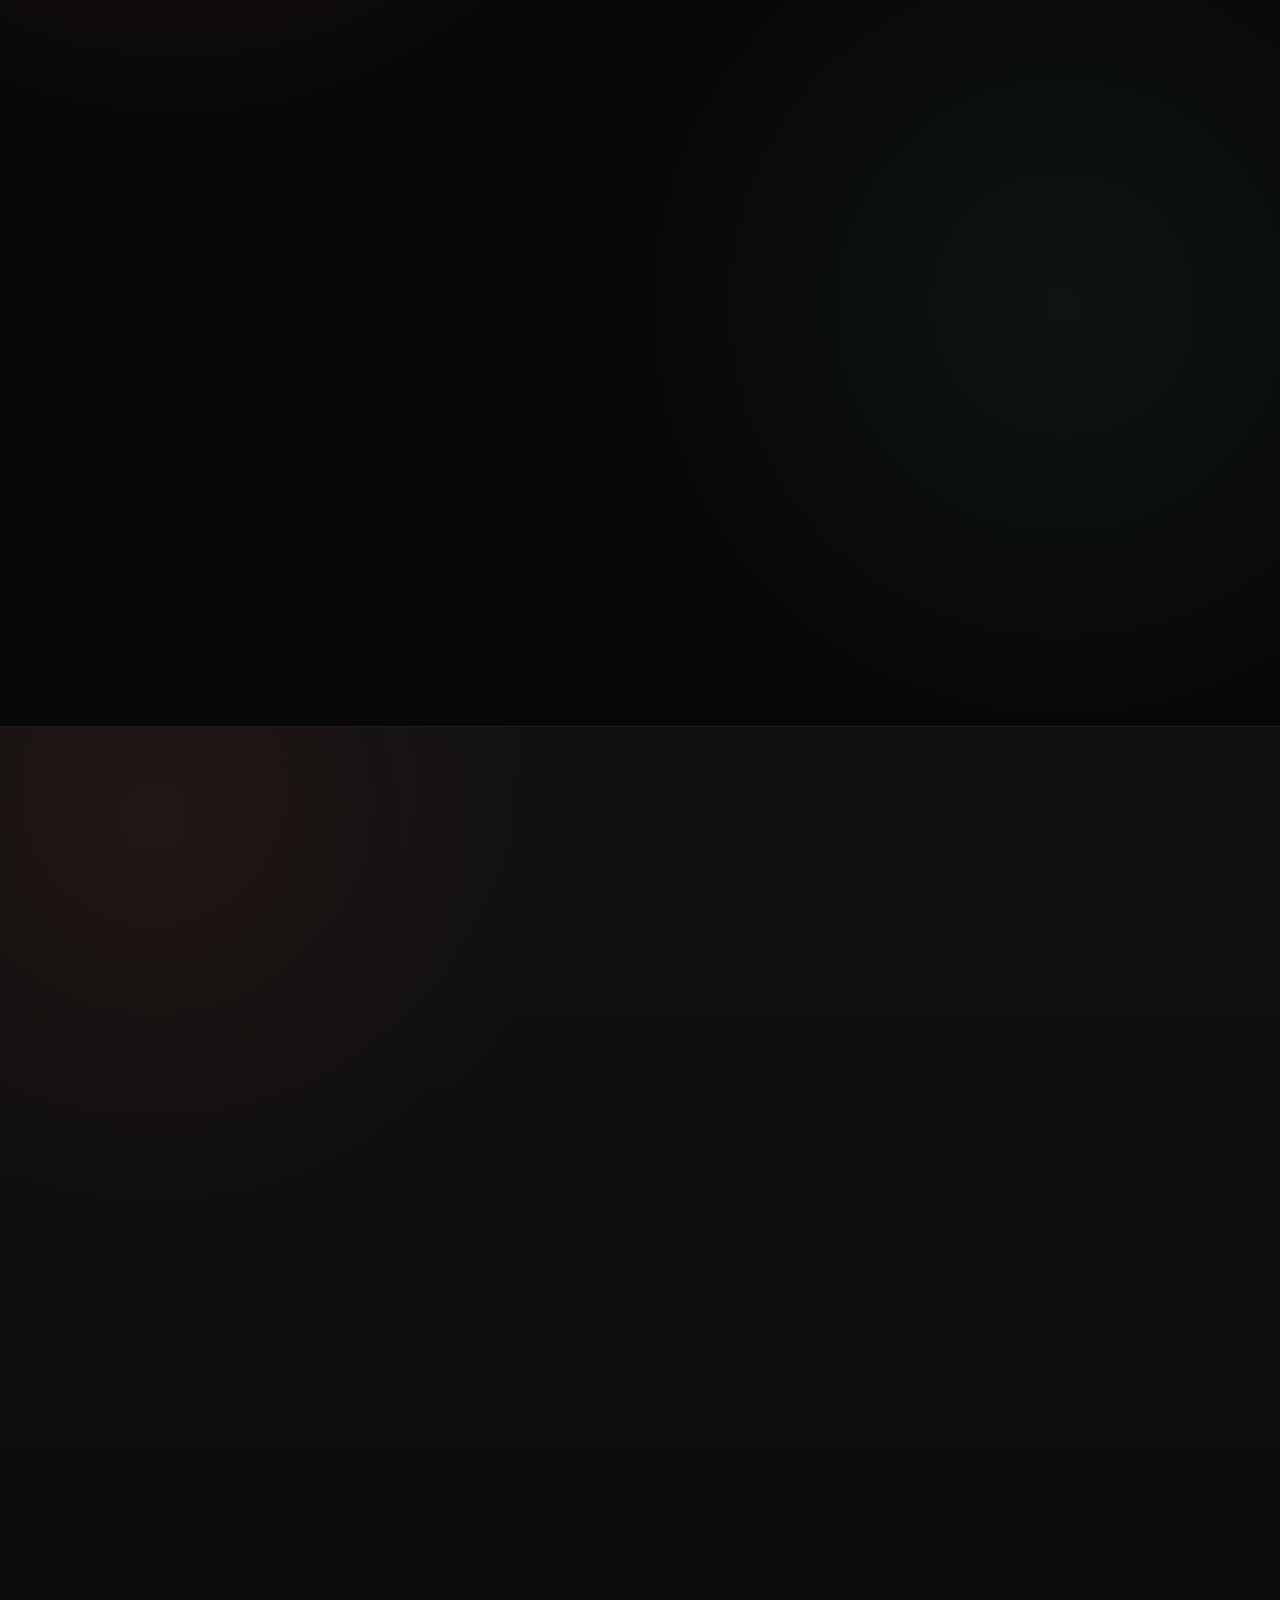
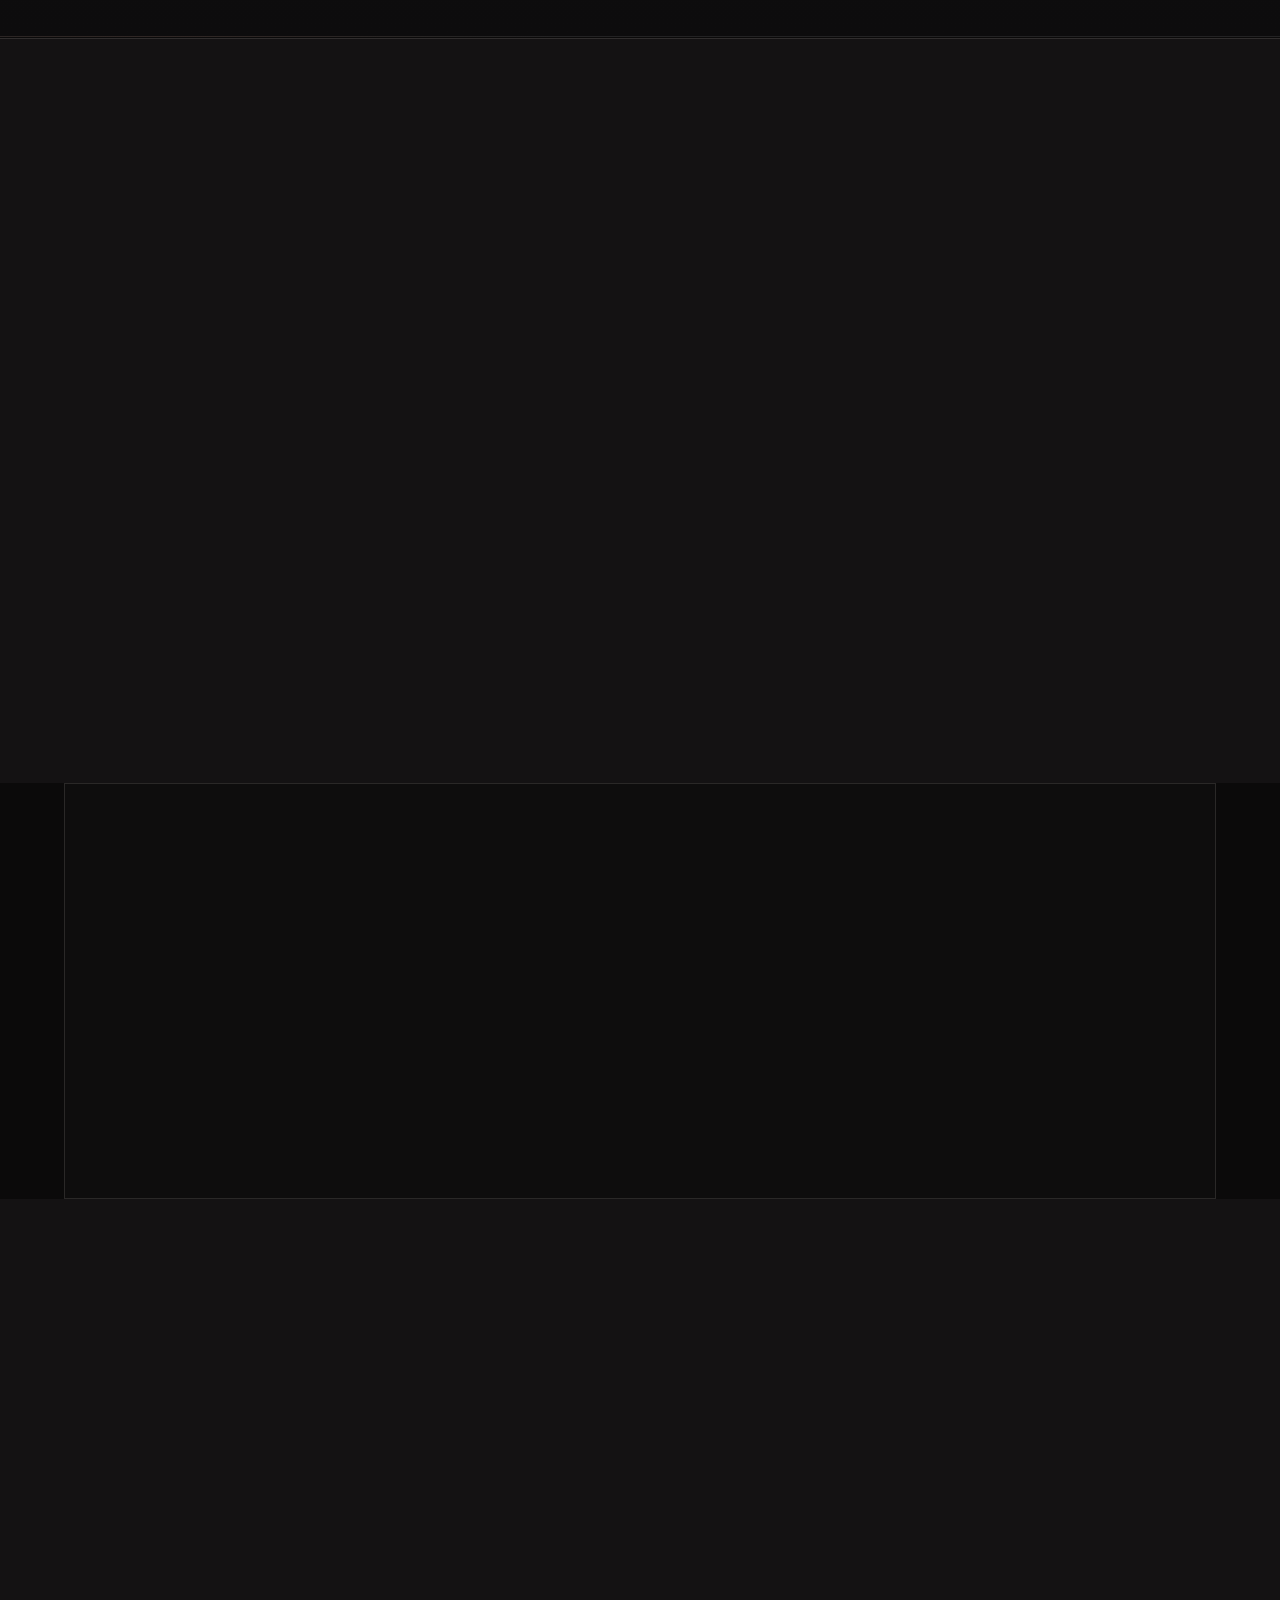
==== commit 52ea1e7c: "v7" ====
--- a/index.html
+++ b/index.html
@@ -80,7 +80,7 @@
     <a href="#faq" data-i18n="nav_faq">FAQ</a>
   </nav>
   <button class="lang-switch" id="langSwitch" aria-label="Switch language">EN / CZ</button>
-  <a class="nav-cta" href="#booking" data-i18n="nav_reserve">Reserve</a>
+  <a class="nav-cta" href="#booking" data-i18n="nav_reserve" data-booking-open>Reserve</a>
   <button class="nav-burger" id="burger" aria-label="Menu"><span></span><span></span></button>
 </header>
 
@@ -90,7 +90,7 @@
   <a href="#process" data-i18n="nav_process">How it works</a>
   <a href="#faq" data-i18n="nav_faq">FAQ</a>
   <button class="lang-switch lang-switch-mobile" id="langSwitchMobile" aria-label="Switch language">EN / CZ</button>
-  <a href="#booking" class="mobile-cta" data-i18n="nav_reserve">Reserve</a>
+  <a href="#booking" class="mobile-cta" data-i18n="nav_reserve" data-booking-open>Reserve</a>
 </div>
 
 <!-- HERO -->
@@ -112,7 +112,7 @@
     <div class="hero-foot reveal" style="transition-delay:.24s">
       <div class="hero-actions">
         <a href="#experiences" class="btn btn-primary magnetic" data-i18n="hero_cta1">Choose your experience</a>
-        <a href="#booking" class="btn btn-line magnetic" data-i18n="hero_cta2">Reserve the night</a>
+        <a href="#booking" class="btn btn-line magnetic" data-i18n="hero_cta2" data-booking-open>Reserve the night</a>
       </div>
       <div class="hero-signals" aria-label="Experience facts">
         <div><strong>13</strong><span data-i18n="trust1">guests together</span></div>
@@ -224,7 +224,7 @@
       <h3 id="experienceModalTitle"></h3>
       <p class="experience-dialog-lead" id="experienceModalLead"></p>
       <ul class="experience-dialog-facts" id="experienceModalFacts"></ul>
-      <a href="#booking" class="btn btn-primary" data-experience-close data-i18n="exp_modal_cta">Build this experience</a>
+      <a href="#booking" class="btn btn-primary" data-experience-close data-i18n="exp_modal_cta" data-booking-open>Build this experience</a>
     </div>
   </div>
 </div>
@@ -303,7 +303,7 @@
         </button>
       </div>
 
-      <a href="#booking" class="btn btn-primary magnetic tank-cta" data-i18n="veh_cta">Check your date</a>
+      <a href="#booking" class="btn btn-primary magnetic tank-cta" data-i18n="veh_cta" data-booking-open>Check your date</a>
     </div>
   </div>
 
@@ -365,122 +365,177 @@
 
   <div class="personalize-foot reveal">
     <p data-i18n="pers_note">Not every option is listed here. Tell us the occasion and we will confirm what can be prepared.</p>
-    <a href="#booking" class="route-link" data-i18n="pers_cta">Tell us the idea →</a>
+    <a href="#booking" class="route-link" data-i18n="pers_cta" data-booking-open>Tell us the idea →</a>
   </div>
 </section>
 
 <!-- PROCESS -->
-<section class="process" id="process">
-  <div class="section-head reveal">
-    <p class="eyebrow" data-i18n="proc_eyebrow">How it works</p>
-    <h2 data-i18n="proc_h2">Four steps, no surprises.</h2>
-  </div>
-  <div class="process-list">
-    <div class="process-row reveal">
-      <span class="process-n">01</span>
-      <div><h3 data-i18n="proc1h">Tell us the date</h3><p data-i18n="proc1p">Occasion, group size, rough idea of the route — Prague, Bohemia, or both.</p></div>
-    </div>
-    <div class="process-row reveal" style="transition-delay:.06s">
-      <span class="process-n">02</span>
-      <div><h3 data-i18n="proc2h">We route it</h3><p data-i18n="proc2p">Pickup point, stops, timing and music sorted around your event, confirmed by message.</p></div>
-    </div>
-    <div class="process-row reveal" style="transition-delay:.12s">
-      <span class="process-n">03</span>
-      <div><h3 data-i18n="proc3h">You ride</h3><p data-i18n="proc3p">We arrive on time, drinks cold, and drive the route exactly as planned.</p></div>
-    </div>
-    <div class="process-row reveal" style="transition-delay:.18s">
-      <span class="process-n">04</span>
-      <div><h3 data-i18n="proc4h">You arrive</h3><p data-i18n="proc4p">On schedule, in a 9-metre white Hummer, with a story for the rest of the night.</p></div>
-    </div>
-  </div>
-</section>
-
-<!-- SOCIAL PROOF -->
-<section class="proof">
-  <div class="proof-track reveal">
-    <blockquote><p data-i18n="proof1">"Picked us up right on time, the whole street stopped to look. Best entrance any of us has ever had."</p><cite data-i18n="proof1c">— Stag party, Prague</cite></blockquote>
-    <blockquote><p data-i18n="proof2">"We did the Bohemian route for the wedding photos at Karlštejn. Worth every crown."</p><cite data-i18n="proof2c">— Wedding party, Central Bohemia</cite></blockquote>
-    <blockquote><p data-i18n="proof3">"Mini-bar was stocked, music was ours, driver knew exactly where to stop for photos."</p><cite data-i18n="proof3c">— Birthday group, Prague</cite></blockquote>
-  </div>
-  <p class="proof-note" data-i18n="proof_note">Placeholder quotes — swap for real reviews once you have them.</p>
+<section class="process process-v7" id="process">
+  <div class="process-v7-head reveal">
+    <div>
+      <p class="eyebrow" data-i18n="proc_eyebrow">How it works</p>
+      <h2 data-i18n-html="proc_h2">From idea to arrival.<br><em>Three clear steps.</em></h2>
+    </div>
+    <p class="process-v7-intro" data-i18n="proc_intro">Send the essentials. We confirm the details. The Hummer arrives prepared for your occasion.</p>
+  </div>
+  <div class="process-v7-grid">
+    <article class="process-v7-card reveal">
+      <span class="process-v7-number">01</span>
+      <div><h3 data-i18n="proc1h">Tell us the occasion</h3><p data-i18n="proc1p">Date, time, group size and a rough idea of what you are planning.</p></div>
+    </article>
+    <article class="process-v7-card reveal" style="transition-delay:.06s">
+      <span class="process-v7-number">02</span>
+      <div><h3 data-i18n="proc2h">We shape the ride</h3><p data-i18n="proc2p">Pickup, duration, route and requested details are agreed directly with you.</p></div>
+    </article>
+    <article class="process-v7-card reveal" style="transition-delay:.12s">
+      <span class="process-v7-number">03</span>
+      <div><h3 data-i18n="proc3h">The Hummer arrives</h3><p data-i18n="proc3p">At the confirmed time, prepared for the people and occasion you described.</p></div>
+    </article>
+  </div>
+</section>
+
+<!-- TRUST FACTS -->
+<section class="trust-v7" aria-label="Service facts">
+  <div class="trust-v7-item reveal"><strong>13</strong><span data-i18n="trust_v7_1">guests together</span></div>
+  <div class="trust-v7-item reveal" style="transition-delay:.04s"><strong>9 m</strong><span data-i18n="trust_v7_2">white Hummer H2</span></div>
+  <div class="trust-v7-item reveal" style="transition-delay:.08s"><strong>PRG</strong><span data-i18n="trust_v7_3">Prague and agreed routes</span></div>
+  <div class="trust-v7-item reveal" style="transition-delay:.12s"><strong>1:1</strong><span data-i18n="trust_v7_4">details confirmed directly</span></div>
 </section>
 
 <!-- FAQ -->
-<section class="faq" id="faq">
-  <div class="section-head reveal">
-    <p class="eyebrow" data-i18n="faq_eyebrow">FAQ</p>
-    <h2 data-i18n="faq_h2">Before you ask.</h2>
-  </div>
-  <div class="faq-list reveal">
+<section class="faq faq-v7" id="faq">
+  <div class="faq-v7-head reveal">
+    <div>
+      <p class="eyebrow" data-i18n="faq_eyebrow">FAQ</p>
+      <h2 data-i18n="faq_h2">Before you ask.</h2>
+    </div>
+    <p data-i18n="faq_intro">The practical things people usually need before sending a request.</p>
+  </div>
+  <div class="faq-list faq-v7-list reveal">
     <details>
       <summary data-i18n="faq1q">How many people fit inside?</summary>
       <p data-i18n="faq1a">Up to 13 guests in the wraparound lounge. Tell us your group size and we'll confirm comfort for the route.</p>
     </details>
     <details>
       <summary data-i18n="faq2q">Can the route leave Prague?</summary>
-      <p data-i18n="faq2a">Yes — the Bohemian Day route runs out toward Karlštejn and the vineyard roads beyond it. Tell us what you'd like to see.</p>
+      <p data-i18n="faq2a">Yes. Pickup, destination and route are agreed according to the occasion and timing.</p>
     </details>
     <details>
-      <summary data-i18n="faq3q">Can drinks be prepared for the ride?</summary>
-      <p data-i18n="faq3a">Yes. Drink options and any special requests are agreed before the date, so everything can be confirmed in advance.</p>
+      <summary data-i18n="faq3q">Can drinks or decorations be prepared?</summary>
+      <p data-i18n="faq3a">Possible options are agreed before the date. We confirm availability and price before anything is ordered.</p>
     </details>
     <details>
-      <summary data-i18n="faq4q">How far ahead should we book?</summary>
-      <p data-i18n="faq4a">Weekends and stag/hen season fill fast — 2–3 weeks out is safest, but ask about last-minute availability.</p>
+      <summary data-i18n="faq4q">How far ahead should we ask?</summary>
+      <p data-i18n="faq4a">Earlier is safer for weekends and popular dates, but last-minute availability is always worth checking.</p>
     </details>
     <details>
       <summary data-i18n="faq5q">Is the price per person or per ride?</summary>
-      <p data-i18n="faq5a">Per ride, not per person — split across 13 guests it's usually less than a fleet of taxis.</p>
+      <p data-i18n="faq5a">The service is priced per ride and duration, not per passenger. The final price is confirmed with the route and requested preparation.</p>
     </details>
   </div>
 </section>
 
 <!-- FINAL CTA -->
-<section class="final-cta reveal">
-  <h2 data-i18n-html="final_h2">The car is free most nights.<br><em>Yours doesn't have to wait.</em></h2>
-  <a href="#booking" class="btn btn-primary magnetic" data-i18n="final_cta">Reserve your route</a>
-</section>
-
-<!-- BOOKING -->
-<section class="booking" id="booking">
-  <div class="section-head reveal">
-    <p class="eyebrow" data-i18n="book_eyebrow">Booking request</p>
-    <h2 data-i18n-html="book_h2">Tell us the date.<br>We'll route the night.</h2>
-    <p class="section-sub" data-i18n="book_sub">This is a request, not a charge — we confirm availability and price before anything is locked in.</p>
-  </div>
-  <!--
-    FORMSPREE SETUP:
-    1. Create a free account at https://formspree.io and create a new form.
-    2. Copy your form endpoint (looks like https://formspree.io/f/abcdwxyz).
-    3. Replace YOUR_FORM_ID below with that ID.
-    Until replaced, the form runs in local demo mode only (script.js detects the placeholder).
-  -->
-  <form class="booking-form reveal" id="bookingForm" action="https://formspree.io/f/YOUR_FORM_ID" method="POST">
-    <div class="form-row">
-      <label data-i18n="book_name">Name<input type="text" name="name" required placeholder="Your name"></label>
-      <label data-i18n="book_email">Email<input type="email" name="email" required placeholder="you@email.com"></label>
-    </div>
-    <div class="form-row">
-      <label data-i18n="book_phone">Phone / WhatsApp<input type="tel" name="phone" placeholder="+420 ..."></label>
-      <label data-i18n="book_date">Date<input type="date" name="date" required></label>
-    </div>
-    <div class="form-row">
-      <label data-i18n="book_route">Route
-        <select name="route">
-          <option value="" data-i18n="book_route_choose">Choose a route</option>
-          <option data-i18n="book_route_1">Prague After Dark</option>
-          <option data-i18n="book_route_2">Bohemian Day</option>
-          <option data-i18n="book_route_3">Airport &amp; VIP Transfer</option>
-          <option data-i18n="book_route_4">Your Occasion (custom)</option>
-        </select>
-      </label>
-      <label data-i18n="book_guests">Guests<input type="number" name="guests" min="1" max="13" placeholder="Up to 13"></label>
-    </div>
-    <label class="form-full" data-i18n="book_notes">Tell us about the night<textarea name="notes" rows="4" placeholder="Pickup location, route ideas, occasion details..."></textarea></label>
-    <button type="submit" class="btn btn-primary btn-wide magnetic" data-i18n="book_submit">Send booking request</button>
-    <p class="form-note" id="formNote" data-i18n="book_note">Demo mode — connect this form to Formspree (see code comment above) to receive real requests.</p>
-  </form>
-</section>
+<section class="final-cta final-cta-v7 reveal">
+  <div class="final-cta-v7-copy">
+    <p class="eyebrow" data-i18n="final_eyebrow">Your date. Your occasion.</p>
+    <h2 data-i18n-html="final_h2">One Hummer.<br><em>Built around the moment.</em></h2>
+    <p data-i18n="final_sub">Send the essentials and we will confirm availability, the route and what can be prepared.</p>
+  </div>
+  <button type="button" class="btn btn-primary magnetic" data-booking-open data-i18n="final_cta">Check availability</button>
+</section>
+
+<!-- BOOKING MODAL -->
+<div class="booking-modal" id="booking" aria-hidden="true">
+  <div class="booking-modal-backdrop" data-booking-close></div>
+  <div class="booking-modal-panel" role="dialog" aria-modal="true" aria-labelledby="bookingTitle">
+    <button class="booking-modal-close" type="button" data-booking-close aria-label="Close">×</button>
+    <div class="booking-modal-top">
+      <div>
+        <p class="eyebrow" data-i18n="book_eyebrow">Reservation request</p>
+        <h2 id="bookingTitle" data-i18n="book_h2">Tell us the essentials.</h2>
+      </div>
+      <span class="booking-progress"><b data-booking-step-current>1</b> / 4</span>
+    </div>
+    <p class="booking-modal-sub" data-i18n="book_sub">This sends a request, not a confirmed booking. Availability and price are confirmed directly.</p>
+
+    <form class="booking-wizard" id="bookingWizard">
+      <section class="booking-step is-active" data-booking-step="1">
+        <h3 data-i18n="book_step1">When and what for?</h3>
+        <div class="form-row">
+          <label><span data-i18n="book_date">Date</span><input type="date" name="date" required></label>
+          <label><span data-i18n="book_time">Preferred time</span><input type="time" name="time"></label>
+        </div>
+        <div class="form-row">
+          <label><span data-i18n="book_occasion">Occasion</span>
+            <select name="occasion" required>
+              <option value="" data-i18n="book_occasion_choose">Choose an occasion</option>
+              <option value="wedding" data-i18n="book_occ_wedding">Wedding</option>
+              <option value="birthday" data-i18n="book_occ_birthday">Birthday</option>
+              <option value="prague" data-i18n="book_occ_prague">Prague experience</option>
+              <option value="bachelor" data-i18n="book_occ_bachelor">Bachelor / bachelorette</option>
+              <option value="vip" data-i18n="book_occ_vip">VIP / transfer</option>
+              <option value="company" data-i18n="book_occ_company">Company event</option>
+              <option value="other" data-i18n="book_occ_other">Other</option>
+            </select>
+          </label>
+          <label><span data-i18n="book_guests">Guests</span><input type="number" name="guests" min="1" max="13" placeholder="1–13" required></label>
+        </div>
+      </section>
+
+      <section class="booking-step" data-booking-step="2">
+        <h3 data-i18n="book_step2">Where and for how long?</h3>
+        <label class="form-full"><span data-i18n="book_pickup">Pickup location</span><input type="text" name="pickup" placeholder="Prague, venue or address" required></label>
+        <label class="form-full"><span data-i18n="book_destination">Destination or route idea</span><input type="text" name="destination" placeholder="Destination, city route or not decided yet"></label>
+        <label class="form-full"><span data-i18n="book_duration">Approximate duration</span>
+          <select name="duration" required>
+            <option value="" data-i18n="book_duration_choose">Choose duration</option>
+            <option value="1h">1 hour</option><option value="2h">2 hours</option><option value="3h">3 hours</option>
+            <option value="custom" data-i18n="book_duration_custom">Longer / not sure</option>
+          </select>
+        </label>
+      </section>
+
+      <section class="booking-step" data-booking-step="3">
+        <h3 data-i18n="book_step3">What should we discuss?</h3>
+        <p class="booking-step-note" data-i18n="book_step3_note">These are interests, not automatically ordered extras. We will confirm what is possible.</p>
+        <div class="booking-options">
+          <label><input type="checkbox" name="options" value="drinks"><span data-i18n="book_opt_drinks">Drinks</span></label>
+          <label><input type="checkbox" name="options" value="music"><span data-i18n="book_opt_music">Music / playlist</span></label>
+          <label><input type="checkbox" name="options" value="decorations"><span data-i18n="book_opt_decor">Decorations</span></label>
+          <label><input type="checkbox" name="options" value="photo-stops"><span data-i18n="book_opt_stops">Photo stops</span></label>
+          <label><input type="checkbox" name="options" value="red-carpet"><span data-i18n="book_opt_carpet">Red carpet</span></label>
+          <label><input type="checkbox" name="options" value="special"><span data-i18n="book_opt_special">Special request</span></label>
+        </div>
+        <label class="form-full"><span data-i18n="book_notes">Anything we should know?</span><textarea name="notes" rows="4" placeholder="A short description is enough."></textarea></label>
+      </section>
+
+      <section class="booking-step" data-booking-step="4">
+        <h3 data-i18n="book_step4">Where should we reply?</h3>
+        <div class="form-row">
+          <label><span data-i18n="book_name">Name</span><input type="text" name="name" required></label>
+          <label><span data-i18n="book_email">Email</span><input type="email" name="email" required></label>
+        </div>
+        <label class="form-full"><span data-i18n="book_phone">Phone / WhatsApp</span><input type="tel" name="phone" placeholder="+420 ..."></label>
+        <div class="booking-summary" data-booking-summary></div>
+        <p class="booking-legal" data-i18n="book_note">Sending this request does not reserve the date. We will reply with availability and the next steps.</p>
+      </section>
+
+      <div class="booking-actions">
+        <button type="button" class="booking-back" data-booking-back data-i18n="book_back">Back</button>
+        <button type="button" class="btn btn-primary" data-booking-next data-i18n="book_next">Continue</button>
+        <button type="submit" class="btn btn-primary" data-booking-submit data-i18n="book_submit">Send request</button>
+      </div>
+    </form>
+
+    <div class="booking-success" data-booking-success hidden>
+      <p class="eyebrow" data-i18n="book_success_eye">Request prepared</p>
+      <h3 data-i18n="book_success_h">Your email app will open.</h3>
+      <p data-i18n="book_success_p">Send the prepared message to complete the request. The date is confirmed only after a direct reply.</p>
+      <button class="btn btn-primary" type="button" data-booking-close data-i18n="book_close">Close</button>
+    </div>
+  </div>
+</div>
 
 <footer class="footer">
   <div class="footer-top">
@@ -492,7 +547,7 @@
       <a href="#vehicle" data-i18n="nav_car">The Tank</a>
       <a href="#process" data-i18n="nav_process">How it works</a>
       <a href="#faq" data-i18n="nav_faq">FAQ</a>
-      <a href="#booking" data-i18n="nav_reserve">Booking</a>
+      <a href="#booking" data-i18n="nav_reserve" data-booking-open>Booking</a>
       <a href="privacy.html" data-i18n="footer_privacy">Privacy &amp; Cookies</a>
     </div>
     <div class="footer-contact">
@@ -506,7 +561,7 @@
   </div>
 </footer>
 
-<a href="#booking" class="sticky-cta" data-i18n="hero_cta1">Reserve your route</a>
+<a href="#booking" class="sticky-cta" data-i18n="hero_cta1" data-booking-open>Reserve your route</a>
 
 <div class="cookie-banner" id="cookieBanner">
   <p data-i18n="cookie_text">We don't use tracking or advertising cookies. This site loads Google Fonts and (if connected) Formspree to handle bookings — both may process basic technical data under their own privacy policies.</p>
@@ -518,6 +573,94 @@
 
 <script src="assets/translations.js"></script>
 <script src="assets/script.js"></script>
+
+<script>
+(() => {
+  const modal = document.getElementById('booking');
+  const form = document.getElementById('bookingWizard');
+  if (!modal || !form) return;
+  const steps = [...form.querySelectorAll('[data-booking-step]')];
+  const next = form.querySelector('[data-booking-next]');
+  const back = form.querySelector('[data-booking-back]');
+  const submit = form.querySelector('[data-booking-submit]');
+  const current = modal.querySelector('[data-booking-step-current]');
+  const summary = form.querySelector('[data-booking-summary]');
+  const success = modal.querySelector('[data-booking-success]');
+  let index = 0;
+  let lastFocus = null;
+
+  const showStep = (nextIndex) => {
+    index = Math.max(0, Math.min(steps.length - 1, nextIndex));
+    steps.forEach((step, i) => step.classList.toggle('is-active', i === index));
+    current.textContent = String(index + 1);
+    back.hidden = index === 0;
+    next.hidden = index === steps.length - 1;
+    submit.hidden = index !== steps.length - 1;
+    if (index === steps.length - 1) buildSummary();
+    modal.querySelector('.booking-modal-panel').scrollTop = 0;
+  };
+  const open = () => {
+    lastFocus = document.activeElement;
+    modal.classList.add('is-open');
+    modal.setAttribute('aria-hidden', 'false');
+    document.body.classList.add('booking-open');
+    success.hidden = true;
+    form.hidden = false;
+    showStep(0);
+    setTimeout(() => modal.querySelector('.booking-modal-close').focus(), 40);
+  };
+  const close = () => {
+    modal.classList.remove('is-open');
+    modal.setAttribute('aria-hidden', 'true');
+    document.body.classList.remove('booking-open');
+    if (lastFocus) lastFocus.focus();
+  };
+  const validateStep = () => {
+    const fields = [...steps[index].querySelectorAll('input, select, textarea')];
+    for (const field of fields) {
+      if (!field.checkValidity()) { field.reportValidity(); return false; }
+    }
+    return true;
+  };
+  const buildSummary = () => {
+    const data = new FormData(form);
+    const parts = [data.get('date'), data.get('time'), data.get('occasion'), data.get('guests') ? `${data.get('guests')} guests` : ''].filter(Boolean);
+    summary.textContent = parts.join(' · ');
+  };
+  document.querySelectorAll('[data-booking-open]').forEach(el => el.addEventListener('click', e => { e.preventDefault(); open(); }));
+  modal.querySelectorAll('[data-booking-close]').forEach(el => el.addEventListener('click', close));
+  next.addEventListener('click', () => { if (validateStep()) showStep(index + 1); });
+  back.addEventListener('click', () => showStep(index - 1));
+  document.addEventListener('keydown', e => { if (e.key === 'Escape' && modal.classList.contains('is-open')) close(); });
+  form.addEventListener('submit', e => {
+    e.preventDefault();
+    if (!validateStep()) return;
+    const data = new FormData(form);
+    const options = data.getAll('options').join(', ') || 'None selected';
+    const subject = `Party Tank reservation request — ${data.get('date') || 'date TBC'}`;
+    const body = [
+      `Name: ${data.get('name') || ''}`,
+      `Email: ${data.get('email') || ''}`,
+      `Phone / WhatsApp: ${data.get('phone') || ''}`,
+      '',
+      `Date: ${data.get('date') || ''}`,
+      `Preferred time: ${data.get('time') || ''}`,
+      `Occasion: ${data.get('occasion') || ''}`,
+      `Guests: ${data.get('guests') || ''}`,
+      `Pickup: ${data.get('pickup') || ''}`,
+      `Destination / route: ${data.get('destination') || ''}`,
+      `Duration: ${data.get('duration') || ''}`,
+      `Interested in: ${options}`,
+      '',
+      `Notes: ${data.get('notes') || ''}`
+    ].join('\n');
+    window.location.href = `mailto:info@partytankprague.com?subject=${encodeURIComponent(subject)}&body=${encodeURIComponent(body)}`;
+    form.hidden = true;
+    success.hidden = false;
+  });
+  showStep(0);
+})();
+</script>
 
 <script>
 (() => {
--- a/assets/style.css
+++ b/assets/style.css
@@ -1564,3 +1564,78 @@
   .personalize-card{transition:none;}
   .personalize-card::after{transition:none;}
 }
+
+
+/* ===== V7 LOWER PAGE + BOOKING MODAL ===== */
+.process-v7{padding:clamp(96px,10vw,154px) 5% clamp(82px,9vw,132px);border-top:1px solid var(--line);}
+.process-v7-head{display:grid;grid-template-columns:minmax(0,1.25fr) minmax(260px,.55fr);align-items:end;gap:8vw;padding-bottom:54px;border-bottom:1px solid var(--line);}
+.process-v7-head h2{margin:10px 0 0;font-size:clamp(3rem,5.6vw,6.4rem);line-height:.92;font-weight:400;letter-spacing:-.055em;}
+.process-v7-head h2 em{font-family:var(--serif);font-weight:400;color:var(--accent);}
+.process-v7-intro{max-width:430px;margin:0 0 7px;color:var(--muted);font-size:.87rem;line-height:1.75;}
+.process-v7-grid{display:grid;grid-template-columns:repeat(3,1fr);}
+.process-v7-card{position:relative;min-height:280px;padding:42px 34px 38px;border-right:1px solid var(--line);border-bottom:1px solid var(--line);display:flex;flex-direction:column;justify-content:space-between;}
+.process-v7-card:first-child{border-left:1px solid var(--line);}
+.process-v7-number{font-family:var(--serif);font-style:italic;color:var(--accent);font-size:1.15rem;}
+.process-v7-card h3{margin:58px 0 12px;font-family:var(--serif);font-size:clamp(1.65rem,2vw,2.25rem);font-weight:400;}
+.process-v7-card p{max-width:340px;margin:0;color:var(--muted);font-size:.79rem;line-height:1.65;}
+.trust-v7{display:grid;grid-template-columns:repeat(4,1fr);margin:0 5%;border:1px solid var(--line);background:rgba(255,255,255,.012);}
+.trust-v7-item{min-height:145px;padding:28px 30px;border-right:1px solid var(--line);display:flex;flex-direction:column;justify-content:space-between;}
+.trust-v7-item:last-child{border-right:0;}
+.trust-v7-item strong{font-family:var(--serif);font-size:clamp(2rem,3.3vw,3.8rem);font-weight:400;color:var(--paper);letter-spacing:-.04em;}
+.trust-v7-item span{color:var(--muted);font-size:.66rem;text-transform:uppercase;letter-spacing:.13em;}
+.faq-v7{padding:clamp(100px,11vw,168px) 5%;display:grid;grid-template-columns:minmax(260px,.65fr) minmax(0,1.2fr);gap:9vw;align-items:start;}
+.faq-v7-head{position:sticky;top:120px;}
+.faq-v7-head h2{margin:10px 0 24px;font-size:clamp(3.3rem,5.2vw,6rem);font-weight:400;letter-spacing:-.05em;}
+.faq-v7-head>p:last-child{max-width:330px;color:var(--muted);font-size:.82rem;line-height:1.7;}
+.faq-v7-list{margin:0;max-width:none;}
+.faq-v7-list details{border-top:1px solid var(--line);padding:0;}
+.faq-v7-list details:last-child{border-bottom:1px solid var(--line);}
+.faq-v7-list summary{padding:25px 48px 25px 0;font-family:var(--serif);font-size:clamp(1.25rem,1.7vw,1.75rem);font-weight:400;}
+.faq-v7-list details p{max-width:660px;padding:0 50px 26px 0;color:var(--muted);font-size:.8rem;line-height:1.7;}
+.final-cta-v7{margin:0 5% clamp(92px,10vw,150px);padding:clamp(48px,6vw,82px);border:1px solid var(--line);min-height:390px;display:flex;align-items:flex-end;justify-content:space-between;gap:50px;background:radial-gradient(circle at 75% 12%,rgba(194,118,72,.11),transparent 36%),rgba(255,255,255,.012);text-align:left;}
+.final-cta-v7-copy h2{margin:11px 0 20px;font-size:clamp(3.2rem,6.2vw,7rem);line-height:.9;font-weight:400;letter-spacing:-.055em;}
+.final-cta-v7-copy h2 em{font-family:var(--serif);font-weight:400;color:var(--accent);}
+.final-cta-v7-copy>p:last-child{max-width:520px;color:var(--muted);font-size:.84rem;line-height:1.65;}
+.final-cta-v7 .btn{flex:none;margin-bottom:4px;}
+.booking-modal{position:fixed;inset:0;z-index:10000;display:none;}
+.booking-modal.is-open{display:block;}
+.booking-modal-backdrop{position:absolute;inset:0;background:rgba(2,2,3,.82);backdrop-filter:blur(12px);}
+.booking-modal-panel{position:absolute;top:4vh;bottom:4vh;left:50%;width:min(860px,92vw);transform:translateX(-50%);overflow:auto;background:#111011;border:1px solid rgba(255,255,255,.13);box-shadow:0 35px 100px rgba(0,0,0,.65);padding:clamp(30px,4vw,56px);}
+.booking-modal-close{position:absolute;top:18px;right:20px;width:42px;height:42px;border:1px solid var(--line);background:transparent;color:var(--paper);font-size:1.7rem;line-height:1;cursor:pointer;}
+.booking-modal-top{display:flex;justify-content:space-between;align-items:flex-end;gap:30px;padding-right:50px;}
+.booking-modal-top h2{margin:8px 0 0;font-size:clamp(2.7rem,5vw,5.2rem);line-height:.94;font-weight:400;letter-spacing:-.05em;}
+.booking-progress{font-family:var(--serif);font-size:1.3rem;color:var(--muted);white-space:nowrap;}
+.booking-progress b{color:var(--accent);font-weight:400;}
+.booking-modal-sub{max-width:590px;margin:23px 0 40px;color:var(--muted);font-size:.78rem;line-height:1.65;}
+.booking-step{display:none;min-height:315px;}
+.booking-step.is-active{display:block;}
+.booking-step h3{margin:0 0 28px;font-family:var(--serif);font-size:clamp(1.7rem,2.5vw,2.5rem);font-weight:400;}
+.booking-wizard label{display:flex;flex-direction:column;gap:9px;color:var(--muted);font-size:.62rem;text-transform:uppercase;letter-spacing:.11em;}
+.booking-wizard input,.booking-wizard select,.booking-wizard textarea{width:100%;border:1px solid var(--line);border-radius:0;background:#0b0a0b;color:var(--paper);padding:15px 16px;font:inherit;font-size:.83rem;text-transform:none;letter-spacing:0;outline:none;}
+.booking-wizard input:focus,.booking-wizard select:focus,.booking-wizard textarea:focus{border-color:var(--accent);}
+.booking-wizard .form-row{display:grid;grid-template-columns:1fr 1fr;gap:18px;margin-bottom:18px;}
+.booking-wizard .form-full{margin-bottom:18px;}
+.booking-step-note{margin:-14px 0 24px;color:var(--muted);font-size:.76rem;line-height:1.55;}
+.booking-options{display:grid;grid-template-columns:repeat(3,1fr);gap:10px;margin-bottom:24px;}
+.booking-options label{min-height:70px;border:1px solid var(--line);padding:16px;display:flex;flex-direction:row;align-items:center;gap:11px;cursor:pointer;text-transform:none;letter-spacing:0;font-size:.76rem;color:var(--paper);}
+.booking-options input{width:auto;accent-color:var(--accent);}
+.booking-summary{margin:25px 0 18px;padding:17px;border-left:2px solid var(--accent);background:rgba(255,255,255,.025);color:var(--paper);font-size:.78rem;line-height:1.5;}
+.booking-legal{color:var(--muted);font-size:.7rem;line-height:1.55;}
+.booking-actions{display:flex;justify-content:flex-end;align-items:center;gap:12px;padding-top:25px;border-top:1px solid var(--line);}
+.booking-back{margin-right:auto;border:0;background:transparent;color:var(--muted);cursor:pointer;text-transform:uppercase;letter-spacing:.12em;font-size:.62rem;}
+.booking-success{padding:70px 0 30px;}
+.booking-success h3{margin:12px 0 18px;font-family:var(--serif);font-size:clamp(2.2rem,4vw,4.2rem);font-weight:400;}
+.booking-success p:not(.eyebrow){max-width:560px;margin-bottom:32px;color:var(--muted);line-height:1.7;}
+body.booking-open{overflow:hidden;}
+@media(max-width:900px){
+ .process-v7-head{grid-template-columns:1fr;gap:25px}.process-v7-grid{grid-template-columns:1fr}.process-v7-card,.process-v7-card:first-child{min-height:220px;border-left:1px solid var(--line)}
+ .trust-v7{grid-template-columns:1fr 1fr}.trust-v7-item:nth-child(2){border-right:0}.trust-v7-item:nth-child(-n+2){border-bottom:1px solid var(--line)}
+ .faq-v7{grid-template-columns:1fr;gap:50px}.faq-v7-head{position:static}.final-cta-v7{align-items:flex-start;flex-direction:column}.final-cta-v7 .btn{margin-top:15px}
+}
+@media(max-width:600px){
+ .process-v7{padding-left:6%;padding-right:6%}.process-v7-head{padding-bottom:36px}.process-v7-head h2{font-size:clamp(3rem,14vw,4.5rem)}.process-v7-card{padding:28px 23px;min-height:190px}.process-v7-card h3{margin-top:35px}
+ .trust-v7{margin:0 6%;grid-template-columns:1fr}.trust-v7-item{min-height:118px;border-right:0;border-bottom:1px solid var(--line)}.trust-v7-item:last-child{border-bottom:0}.trust-v7-item strong{font-size:2.7rem}
+ .faq-v7{padding-left:6%;padding-right:6%}.faq-v7-list summary{padding:22px 40px 22px 0}.final-cta-v7{margin-left:6%;margin-right:6%;padding:35px 26px;min-height:430px}.final-cta-v7-copy h2{font-size:clamp(3.1rem,14vw,4.7rem)}
+ .booking-modal-panel{inset:0;width:100%;height:100%;top:0;bottom:0;transform:none;left:0;border:0;padding:28px 20px 24px}.booking-modal-top{padding-right:45px}.booking-modal-top h2{font-size:3rem}.booking-modal-sub{margin-bottom:32px}.booking-step{min-height:380px}.booking-wizard .form-row{grid-template-columns:1fr;gap:15px}.booking-options{grid-template-columns:1fr 1fr}.booking-actions{position:sticky;bottom:-24px;background:#111011;padding:16px 0 0;margin-top:10px}.booking-actions .btn{padding-left:20px;padding-right:20px}
+}
+@media(max-width:390px){.booking-options{grid-template-columns:1fr}.booking-step{min-height:auto}.booking-modal-top h2{font-size:2.6rem}}
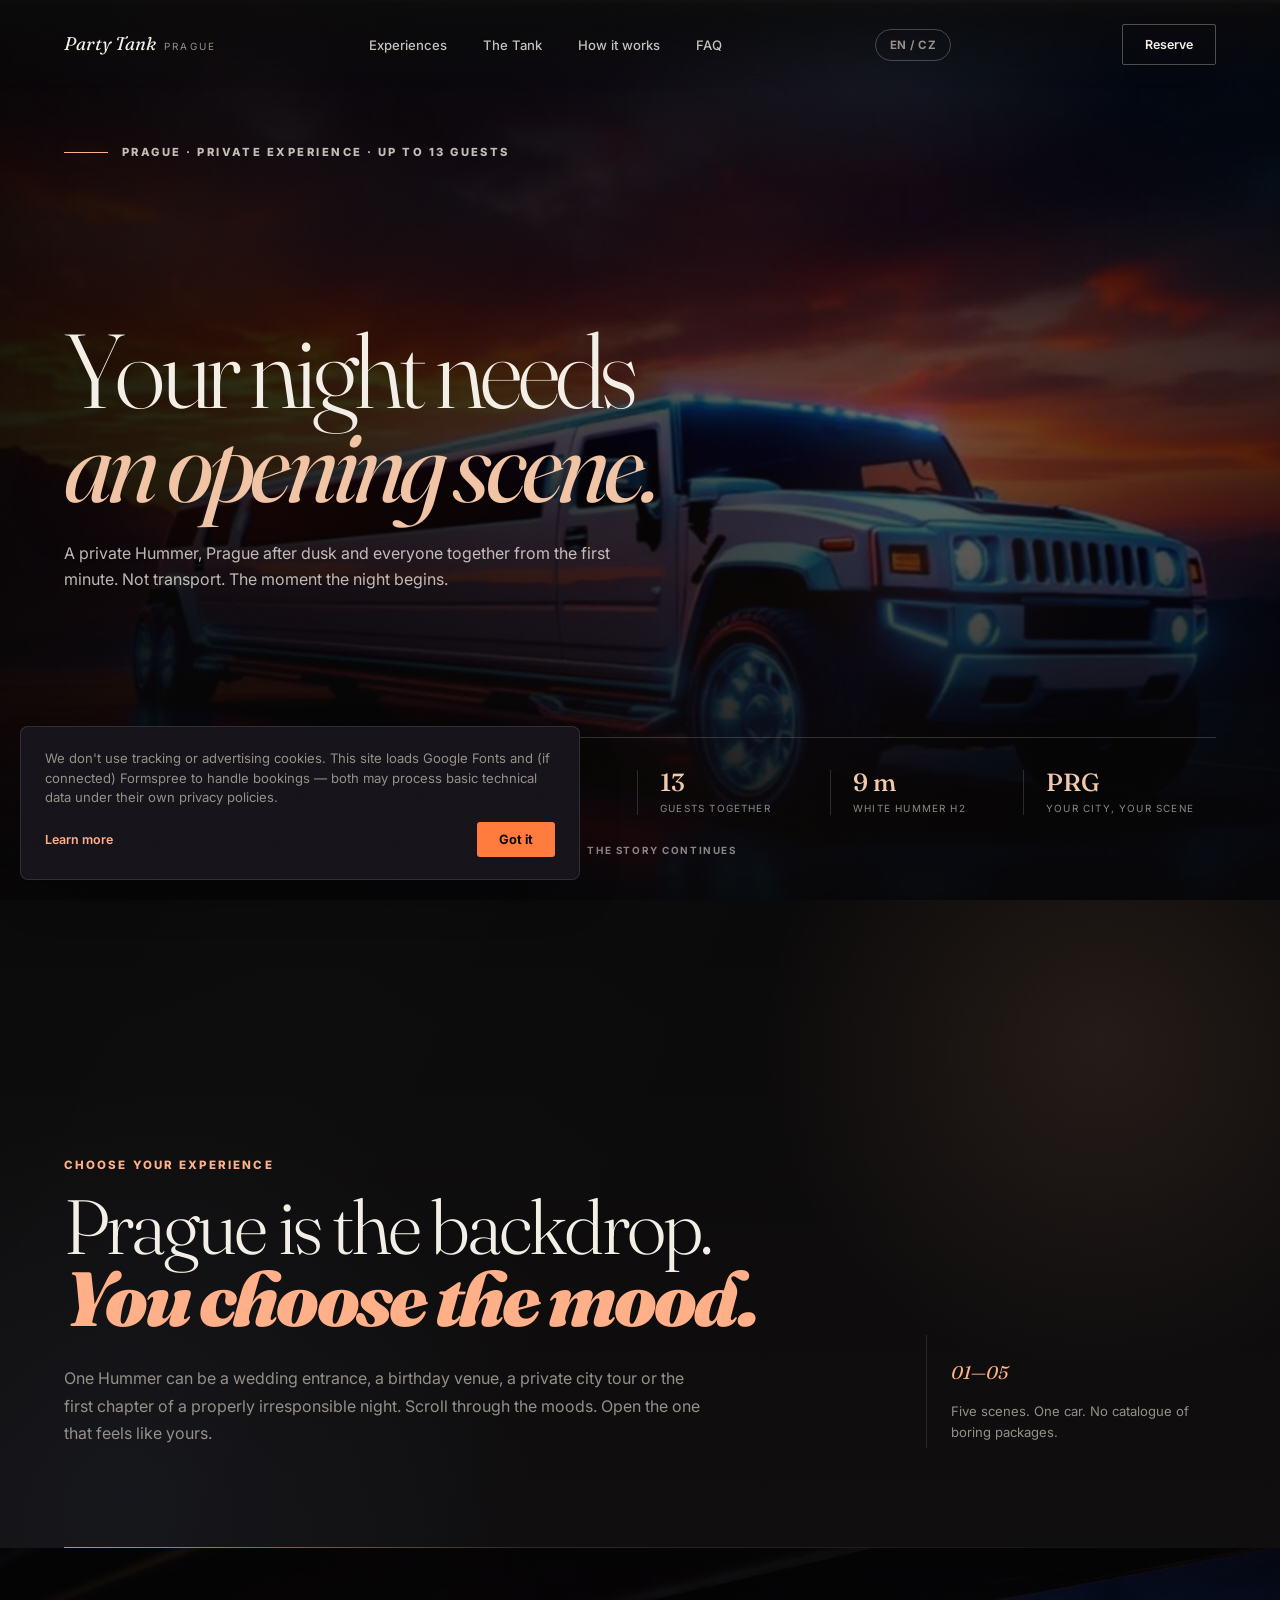
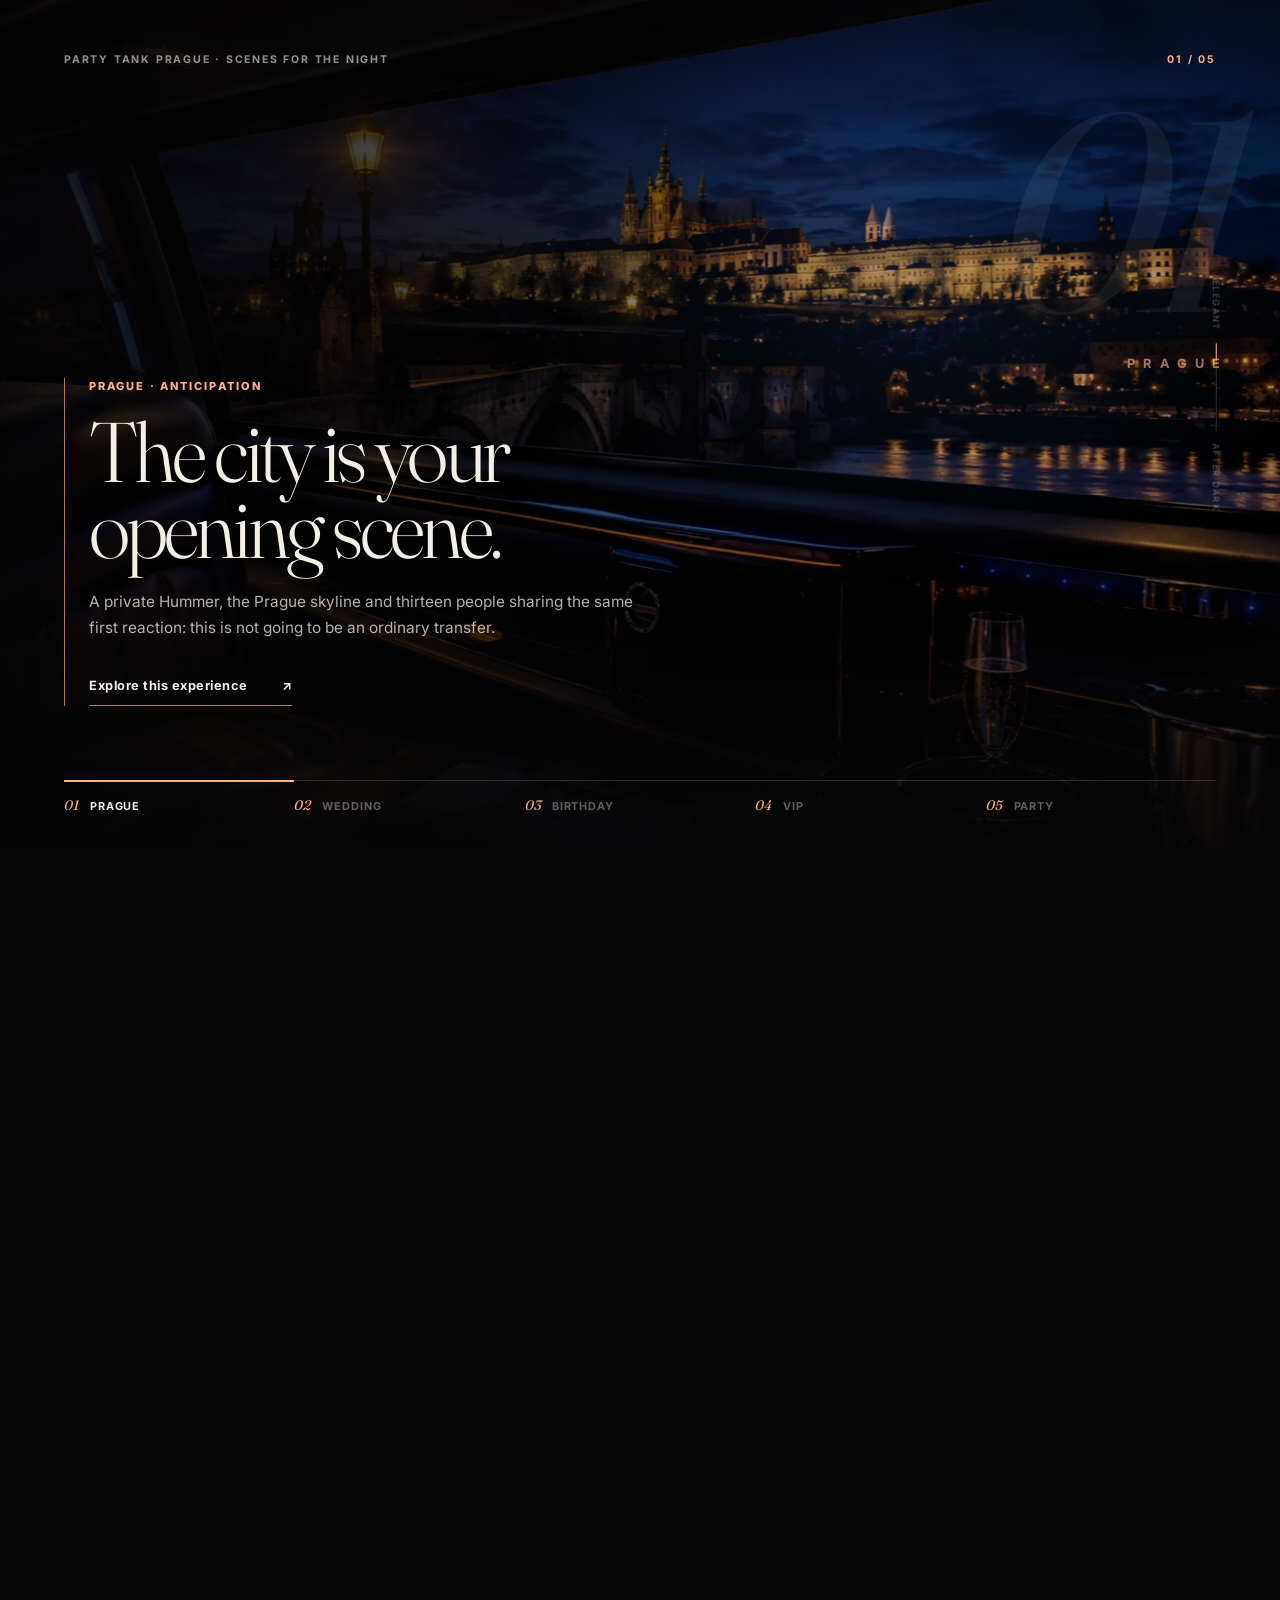
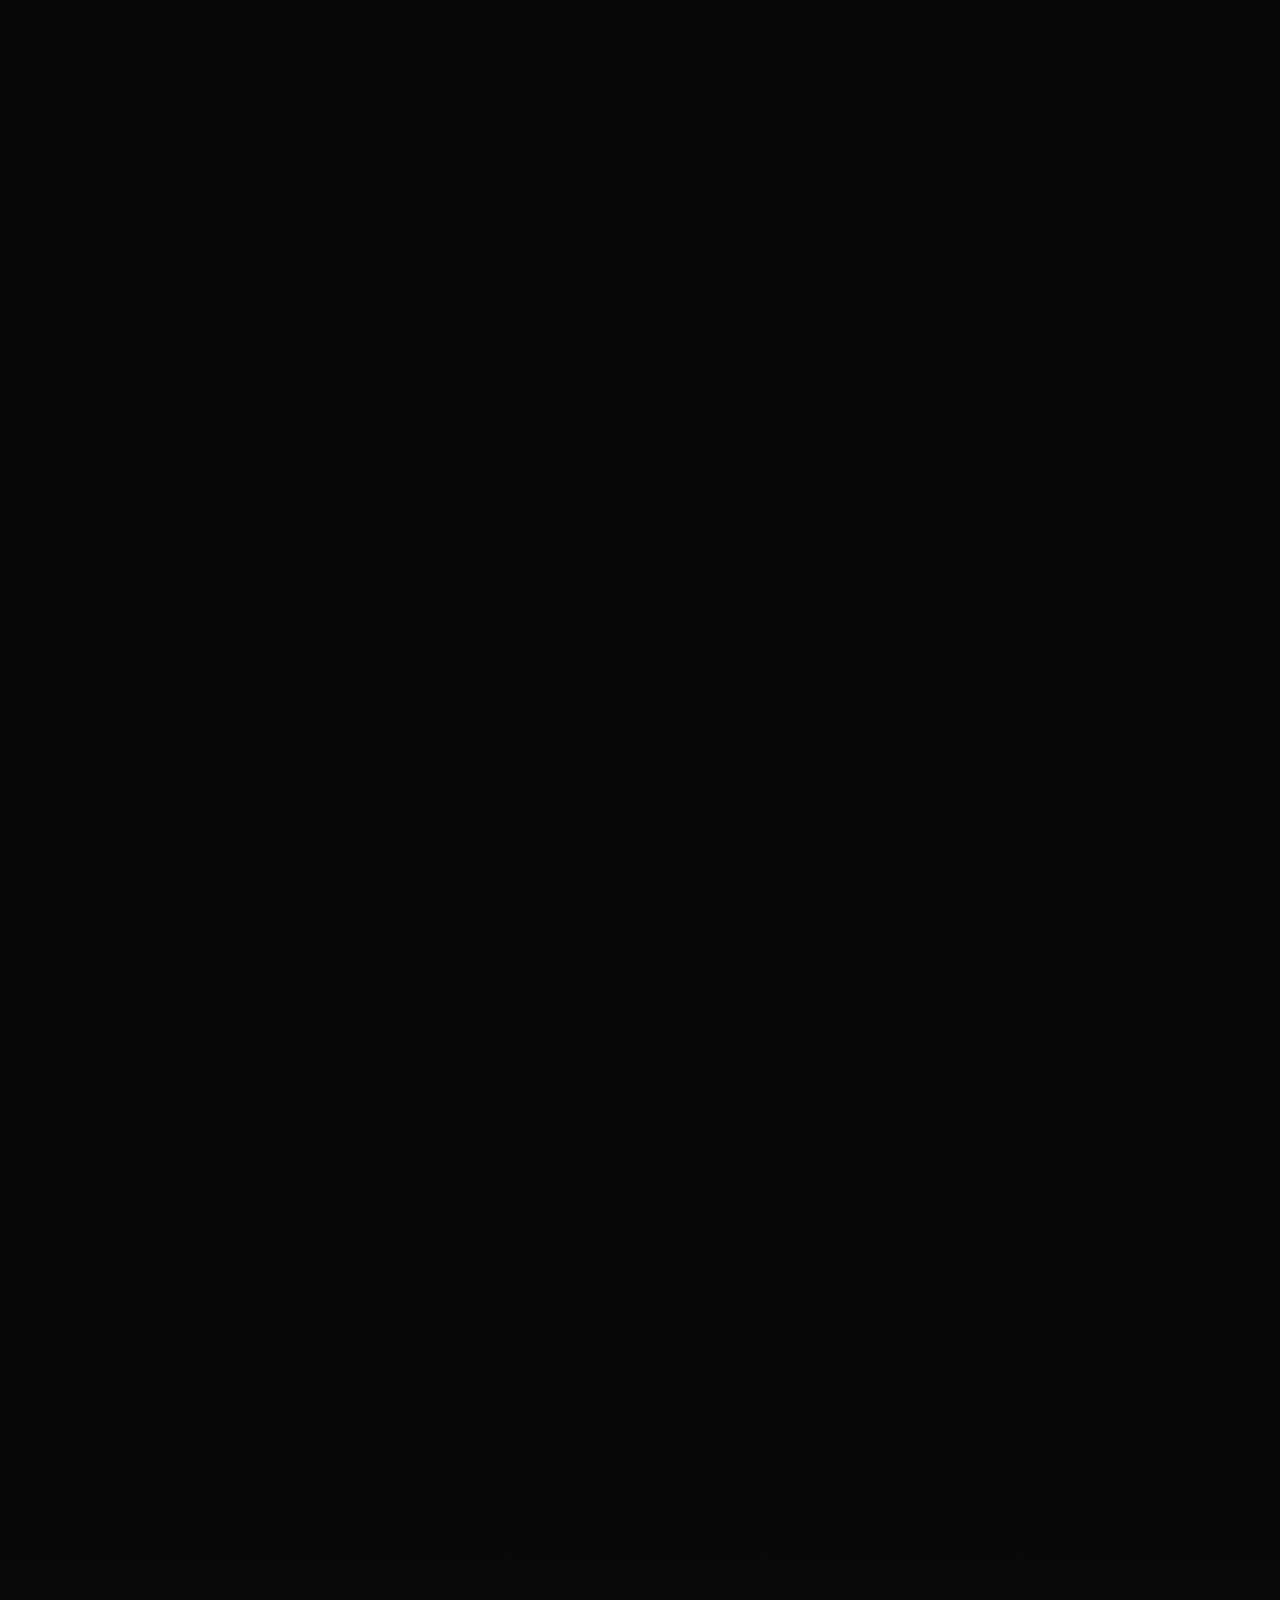
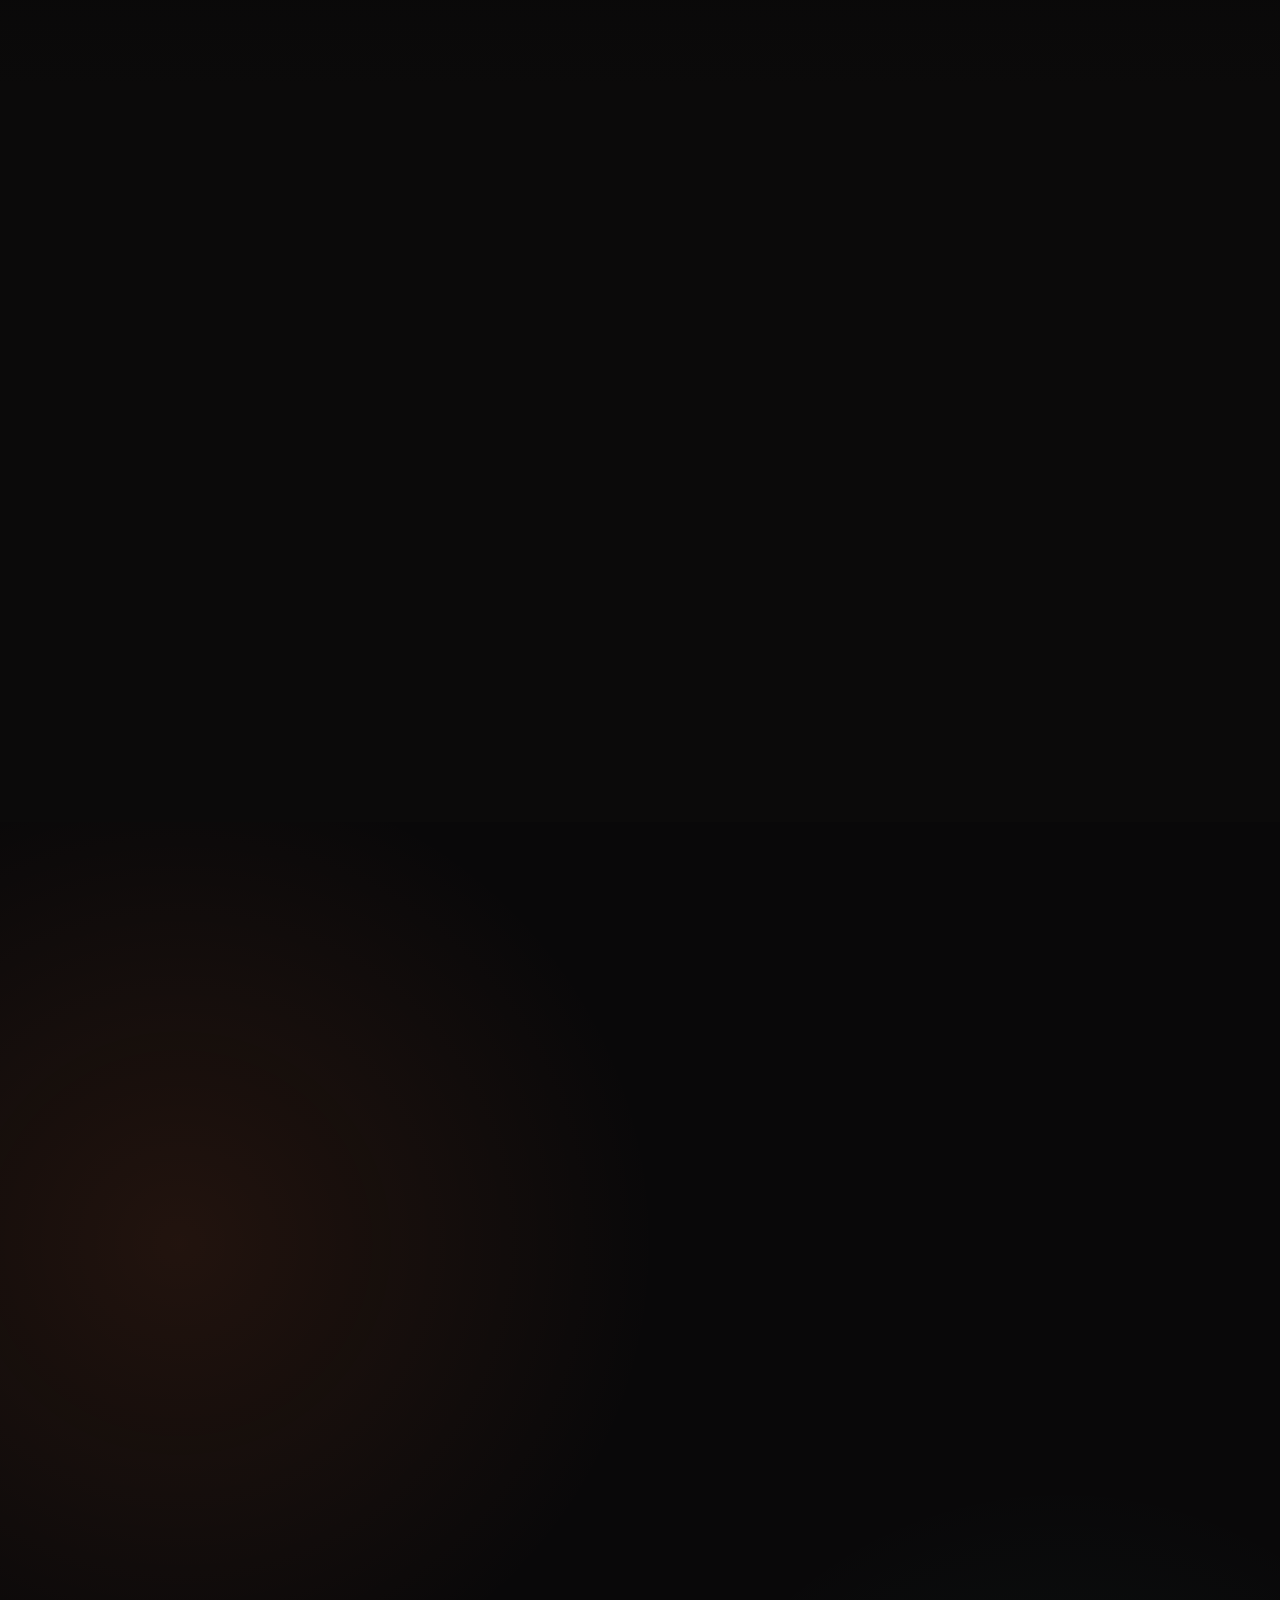
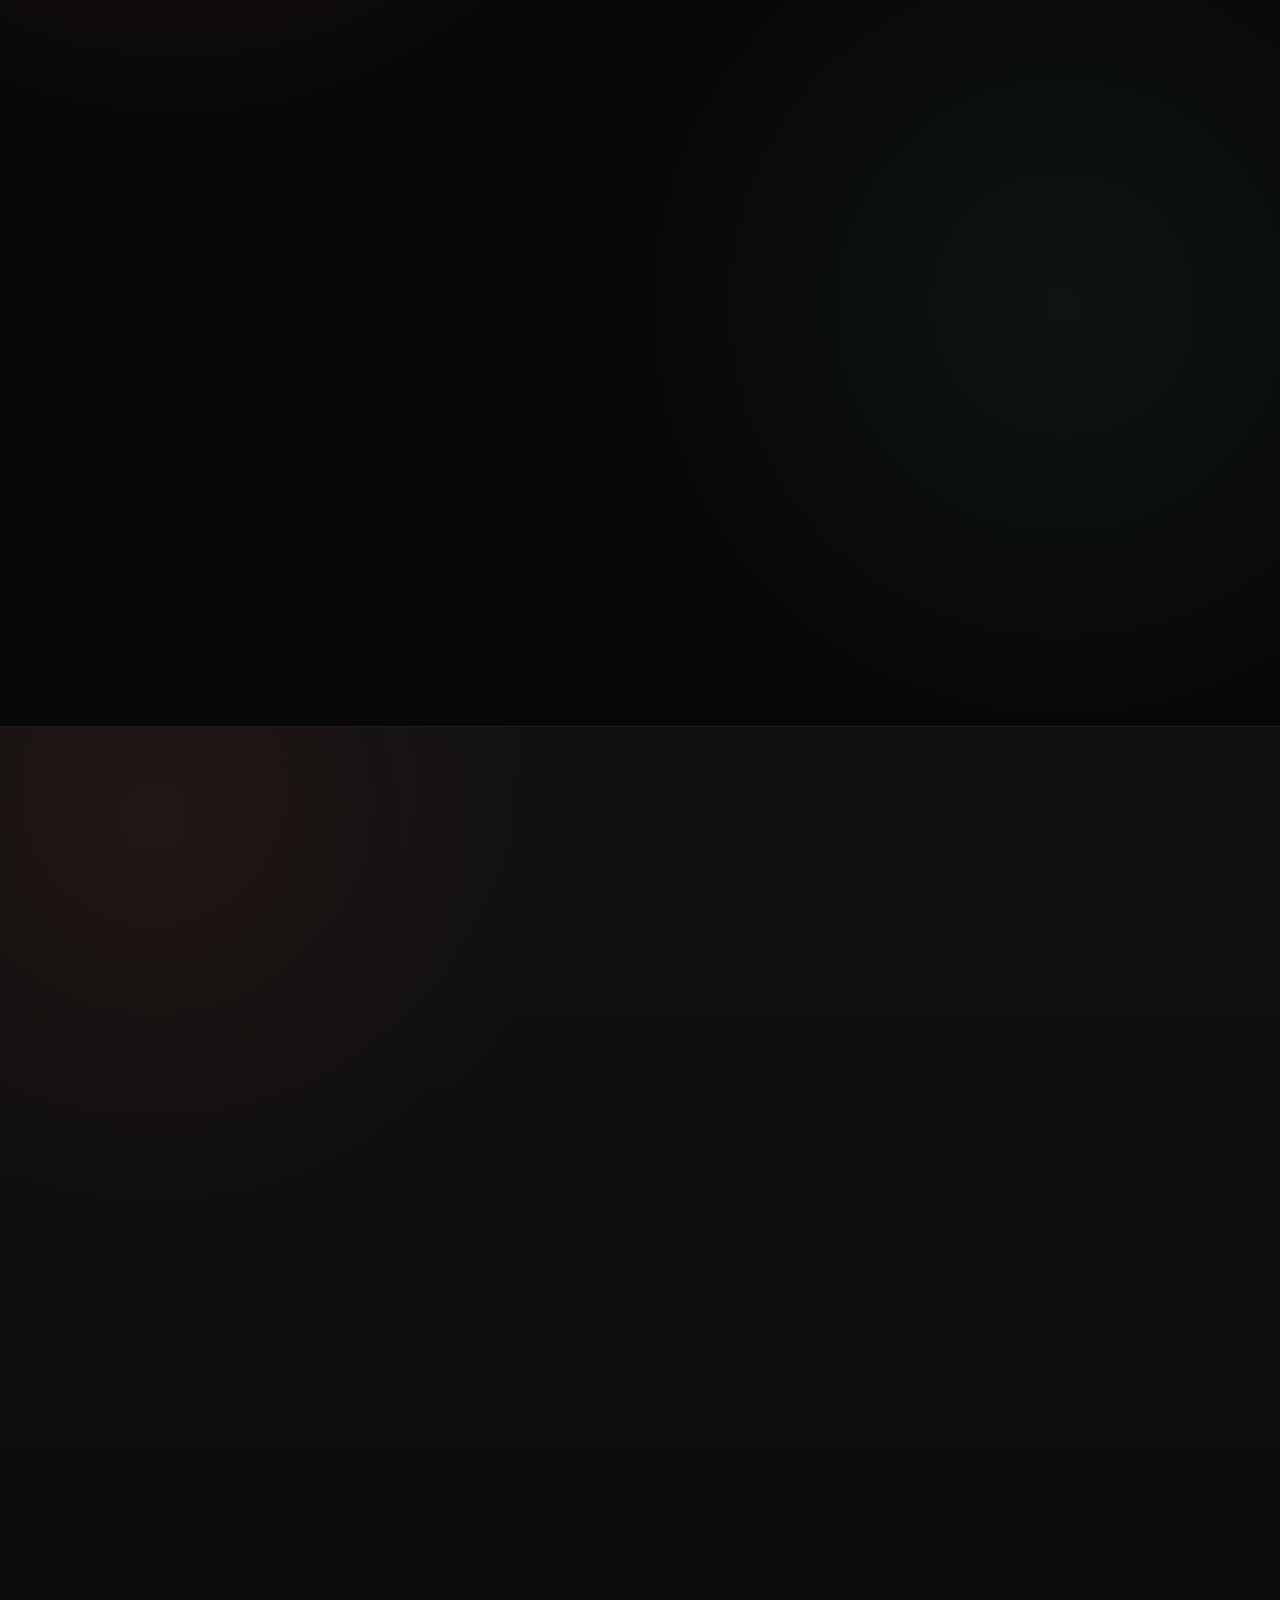
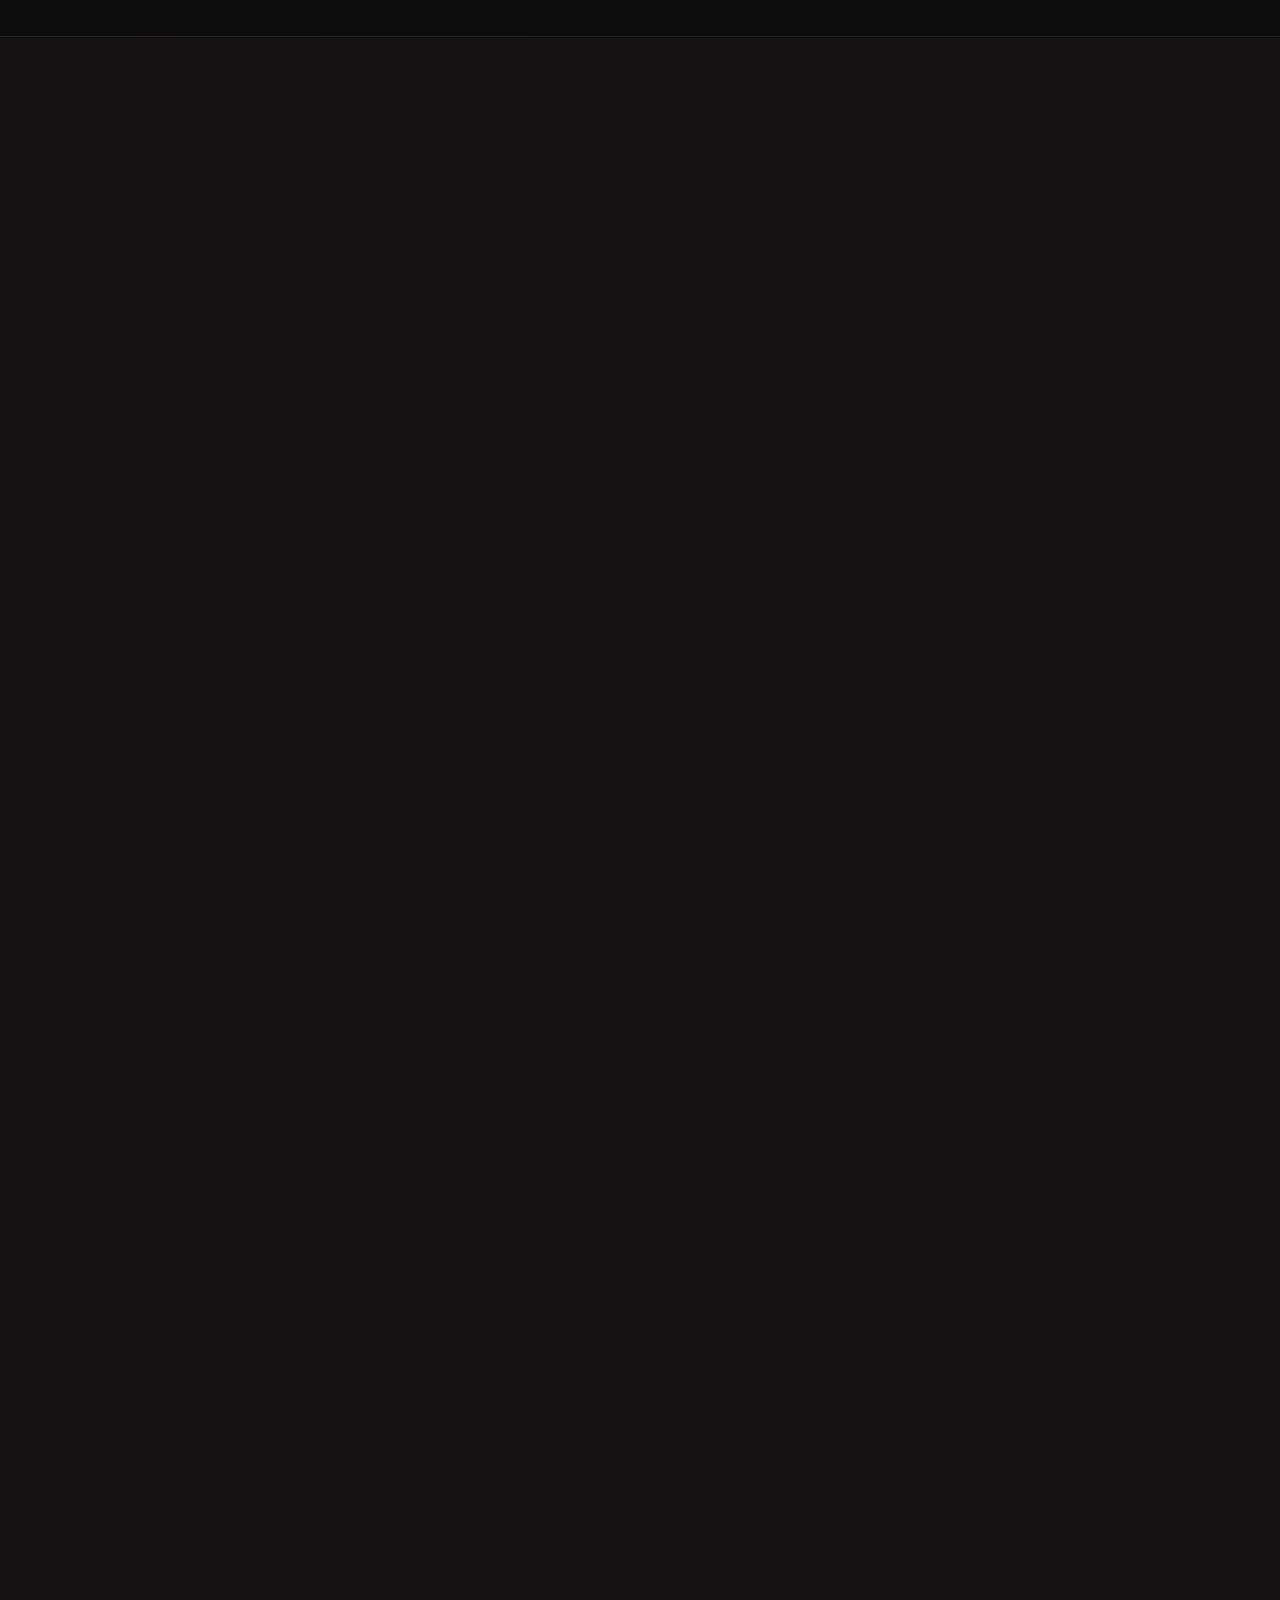
==== commit 94e3135e: "naspat v6" ====
--- a/index.html
+++ b/index.html
@@ -80,7 +80,7 @@
     <a href="#faq" data-i18n="nav_faq">FAQ</a>
   </nav>
   <button class="lang-switch" id="langSwitch" aria-label="Switch language">EN / CZ</button>
-  <a class="nav-cta" href="#booking" data-i18n="nav_reserve" data-booking-open>Reserve</a>
+  <a class="nav-cta" href="#booking" data-i18n="nav_reserve">Reserve</a>
   <button class="nav-burger" id="burger" aria-label="Menu"><span></span><span></span></button>
 </header>
 
@@ -90,7 +90,7 @@
   <a href="#process" data-i18n="nav_process">How it works</a>
   <a href="#faq" data-i18n="nav_faq">FAQ</a>
   <button class="lang-switch lang-switch-mobile" id="langSwitchMobile" aria-label="Switch language">EN / CZ</button>
-  <a href="#booking" class="mobile-cta" data-i18n="nav_reserve" data-booking-open>Reserve</a>
+  <a href="#booking" class="mobile-cta" data-i18n="nav_reserve">Reserve</a>
 </div>
 
 <!-- HERO -->
@@ -112,7 +112,7 @@
     <div class="hero-foot reveal" style="transition-delay:.24s">
       <div class="hero-actions">
         <a href="#experiences" class="btn btn-primary magnetic" data-i18n="hero_cta1">Choose your experience</a>
-        <a href="#booking" class="btn btn-line magnetic" data-i18n="hero_cta2" data-booking-open>Reserve the night</a>
+        <a href="#booking" class="btn btn-line magnetic" data-i18n="hero_cta2">Reserve the night</a>
       </div>
       <div class="hero-signals" aria-label="Experience facts">
         <div><strong>13</strong><span data-i18n="trust1">guests together</span></div>
@@ -224,7 +224,7 @@
       <h3 id="experienceModalTitle"></h3>
       <p class="experience-dialog-lead" id="experienceModalLead"></p>
       <ul class="experience-dialog-facts" id="experienceModalFacts"></ul>
-      <a href="#booking" class="btn btn-primary" data-experience-close data-i18n="exp_modal_cta" data-booking-open>Build this experience</a>
+      <a href="#booking" class="btn btn-primary" data-experience-close data-i18n="exp_modal_cta">Build this experience</a>
     </div>
   </div>
 </div>
@@ -303,7 +303,7 @@
         </button>
       </div>
 
-      <a href="#booking" class="btn btn-primary magnetic tank-cta" data-i18n="veh_cta" data-booking-open>Check your date</a>
+      <a href="#booking" class="btn btn-primary magnetic tank-cta" data-i18n="veh_cta">Check your date</a>
     </div>
   </div>
 
@@ -365,177 +365,122 @@
 
   <div class="personalize-foot reveal">
     <p data-i18n="pers_note">Not every option is listed here. Tell us the occasion and we will confirm what can be prepared.</p>
-    <a href="#booking" class="route-link" data-i18n="pers_cta" data-booking-open>Tell us the idea →</a>
+    <a href="#booking" class="route-link" data-i18n="pers_cta">Tell us the idea →</a>
   </div>
 </section>
 
 <!-- PROCESS -->
-<section class="process process-v7" id="process">
-  <div class="process-v7-head reveal">
-    <div>
-      <p class="eyebrow" data-i18n="proc_eyebrow">How it works</p>
-      <h2 data-i18n-html="proc_h2">From idea to arrival.<br><em>Three clear steps.</em></h2>
-    </div>
-    <p class="process-v7-intro" data-i18n="proc_intro">Send the essentials. We confirm the details. The Hummer arrives prepared for your occasion.</p>
-  </div>
-  <div class="process-v7-grid">
-    <article class="process-v7-card reveal">
-      <span class="process-v7-number">01</span>
-      <div><h3 data-i18n="proc1h">Tell us the occasion</h3><p data-i18n="proc1p">Date, time, group size and a rough idea of what you are planning.</p></div>
-    </article>
-    <article class="process-v7-card reveal" style="transition-delay:.06s">
-      <span class="process-v7-number">02</span>
-      <div><h3 data-i18n="proc2h">We shape the ride</h3><p data-i18n="proc2p">Pickup, duration, route and requested details are agreed directly with you.</p></div>
-    </article>
-    <article class="process-v7-card reveal" style="transition-delay:.12s">
-      <span class="process-v7-number">03</span>
-      <div><h3 data-i18n="proc3h">The Hummer arrives</h3><p data-i18n="proc3p">At the confirmed time, prepared for the people and occasion you described.</p></div>
-    </article>
-  </div>
-</section>
-
-<!-- TRUST FACTS -->
-<section class="trust-v7" aria-label="Service facts">
-  <div class="trust-v7-item reveal"><strong>13</strong><span data-i18n="trust_v7_1">guests together</span></div>
-  <div class="trust-v7-item reveal" style="transition-delay:.04s"><strong>9 m</strong><span data-i18n="trust_v7_2">white Hummer H2</span></div>
-  <div class="trust-v7-item reveal" style="transition-delay:.08s"><strong>PRG</strong><span data-i18n="trust_v7_3">Prague and agreed routes</span></div>
-  <div class="trust-v7-item reveal" style="transition-delay:.12s"><strong>1:1</strong><span data-i18n="trust_v7_4">details confirmed directly</span></div>
+<section class="process" id="process">
+  <div class="section-head reveal">
+    <p class="eyebrow" data-i18n="proc_eyebrow">How it works</p>
+    <h2 data-i18n="proc_h2">Four steps, no surprises.</h2>
+  </div>
+  <div class="process-list">
+    <div class="process-row reveal">
+      <span class="process-n">01</span>
+      <div><h3 data-i18n="proc1h">Tell us the date</h3><p data-i18n="proc1p">Occasion, group size, rough idea of the route — Prague, Bohemia, or both.</p></div>
+    </div>
+    <div class="process-row reveal" style="transition-delay:.06s">
+      <span class="process-n">02</span>
+      <div><h3 data-i18n="proc2h">We route it</h3><p data-i18n="proc2p">Pickup point, stops, timing and music sorted around your event, confirmed by message.</p></div>
+    </div>
+    <div class="process-row reveal" style="transition-delay:.12s">
+      <span class="process-n">03</span>
+      <div><h3 data-i18n="proc3h">You ride</h3><p data-i18n="proc3p">We arrive on time, drinks cold, and drive the route exactly as planned.</p></div>
+    </div>
+    <div class="process-row reveal" style="transition-delay:.18s">
+      <span class="process-n">04</span>
+      <div><h3 data-i18n="proc4h">You arrive</h3><p data-i18n="proc4p">On schedule, in a 9-metre white Hummer, with a story for the rest of the night.</p></div>
+    </div>
+  </div>
+</section>
+
+<!-- SOCIAL PROOF -->
+<section class="proof">
+  <div class="proof-track reveal">
+    <blockquote><p data-i18n="proof1">"Picked us up right on time, the whole street stopped to look. Best entrance any of us has ever had."</p><cite data-i18n="proof1c">— Stag party, Prague</cite></blockquote>
+    <blockquote><p data-i18n="proof2">"We did the Bohemian route for the wedding photos at Karlštejn. Worth every crown."</p><cite data-i18n="proof2c">— Wedding party, Central Bohemia</cite></blockquote>
+    <blockquote><p data-i18n="proof3">"Mini-bar was stocked, music was ours, driver knew exactly where to stop for photos."</p><cite data-i18n="proof3c">— Birthday group, Prague</cite></blockquote>
+  </div>
+  <p class="proof-note" data-i18n="proof_note">Placeholder quotes — swap for real reviews once you have them.</p>
 </section>
 
 <!-- FAQ -->
-<section class="faq faq-v7" id="faq">
-  <div class="faq-v7-head reveal">
-    <div>
-      <p class="eyebrow" data-i18n="faq_eyebrow">FAQ</p>
-      <h2 data-i18n="faq_h2">Before you ask.</h2>
-    </div>
-    <p data-i18n="faq_intro">The practical things people usually need before sending a request.</p>
-  </div>
-  <div class="faq-list faq-v7-list reveal">
+<section class="faq" id="faq">
+  <div class="section-head reveal">
+    <p class="eyebrow" data-i18n="faq_eyebrow">FAQ</p>
+    <h2 data-i18n="faq_h2">Before you ask.</h2>
+  </div>
+  <div class="faq-list reveal">
     <details>
       <summary data-i18n="faq1q">How many people fit inside?</summary>
       <p data-i18n="faq1a">Up to 13 guests in the wraparound lounge. Tell us your group size and we'll confirm comfort for the route.</p>
     </details>
     <details>
       <summary data-i18n="faq2q">Can the route leave Prague?</summary>
-      <p data-i18n="faq2a">Yes. Pickup, destination and route are agreed according to the occasion and timing.</p>
+      <p data-i18n="faq2a">Yes — the Bohemian Day route runs out toward Karlštejn and the vineyard roads beyond it. Tell us what you'd like to see.</p>
     </details>
     <details>
-      <summary data-i18n="faq3q">Can drinks or decorations be prepared?</summary>
-      <p data-i18n="faq3a">Possible options are agreed before the date. We confirm availability and price before anything is ordered.</p>
+      <summary data-i18n="faq3q">Can drinks be prepared for the ride?</summary>
+      <p data-i18n="faq3a">Yes. Drink options and any special requests are agreed before the date, so everything can be confirmed in advance.</p>
     </details>
     <details>
-      <summary data-i18n="faq4q">How far ahead should we ask?</summary>
-      <p data-i18n="faq4a">Earlier is safer for weekends and popular dates, but last-minute availability is always worth checking.</p>
+      <summary data-i18n="faq4q">How far ahead should we book?</summary>
+      <p data-i18n="faq4a">Weekends and stag/hen season fill fast — 2–3 weeks out is safest, but ask about last-minute availability.</p>
     </details>
     <details>
       <summary data-i18n="faq5q">Is the price per person or per ride?</summary>
-      <p data-i18n="faq5a">The service is priced per ride and duration, not per passenger. The final price is confirmed with the route and requested preparation.</p>
+      <p data-i18n="faq5a">Per ride, not per person — split across 13 guests it's usually less than a fleet of taxis.</p>
     </details>
   </div>
 </section>
 
 <!-- FINAL CTA -->
-<section class="final-cta final-cta-v7 reveal">
-  <div class="final-cta-v7-copy">
-    <p class="eyebrow" data-i18n="final_eyebrow">Your date. Your occasion.</p>
-    <h2 data-i18n-html="final_h2">One Hummer.<br><em>Built around the moment.</em></h2>
-    <p data-i18n="final_sub">Send the essentials and we will confirm availability, the route and what can be prepared.</p>
-  </div>
-  <button type="button" class="btn btn-primary magnetic" data-booking-open data-i18n="final_cta">Check availability</button>
-</section>
-
-<!-- BOOKING MODAL -->
-<div class="booking-modal" id="booking" aria-hidden="true">
-  <div class="booking-modal-backdrop" data-booking-close></div>
-  <div class="booking-modal-panel" role="dialog" aria-modal="true" aria-labelledby="bookingTitle">
-    <button class="booking-modal-close" type="button" data-booking-close aria-label="Close">×</button>
-    <div class="booking-modal-top">
-      <div>
-        <p class="eyebrow" data-i18n="book_eyebrow">Reservation request</p>
-        <h2 id="bookingTitle" data-i18n="book_h2">Tell us the essentials.</h2>
-      </div>
-      <span class="booking-progress"><b data-booking-step-current>1</b> / 4</span>
-    </div>
-    <p class="booking-modal-sub" data-i18n="book_sub">This sends a request, not a confirmed booking. Availability and price are confirmed directly.</p>
-
-    <form class="booking-wizard" id="bookingWizard">
-      <section class="booking-step is-active" data-booking-step="1">
-        <h3 data-i18n="book_step1">When and what for?</h3>
-        <div class="form-row">
-          <label><span data-i18n="book_date">Date</span><input type="date" name="date" required></label>
-          <label><span data-i18n="book_time">Preferred time</span><input type="time" name="time"></label>
-        </div>
-        <div class="form-row">
-          <label><span data-i18n="book_occasion">Occasion</span>
-            <select name="occasion" required>
-              <option value="" data-i18n="book_occasion_choose">Choose an occasion</option>
-              <option value="wedding" data-i18n="book_occ_wedding">Wedding</option>
-              <option value="birthday" data-i18n="book_occ_birthday">Birthday</option>
-              <option value="prague" data-i18n="book_occ_prague">Prague experience</option>
-              <option value="bachelor" data-i18n="book_occ_bachelor">Bachelor / bachelorette</option>
-              <option value="vip" data-i18n="book_occ_vip">VIP / transfer</option>
-              <option value="company" data-i18n="book_occ_company">Company event</option>
-              <option value="other" data-i18n="book_occ_other">Other</option>
-            </select>
-          </label>
-          <label><span data-i18n="book_guests">Guests</span><input type="number" name="guests" min="1" max="13" placeholder="1–13" required></label>
-        </div>
-      </section>
-
-      <section class="booking-step" data-booking-step="2">
-        <h3 data-i18n="book_step2">Where and for how long?</h3>
-        <label class="form-full"><span data-i18n="book_pickup">Pickup location</span><input type="text" name="pickup" placeholder="Prague, venue or address" required></label>
-        <label class="form-full"><span data-i18n="book_destination">Destination or route idea</span><input type="text" name="destination" placeholder="Destination, city route or not decided yet"></label>
-        <label class="form-full"><span data-i18n="book_duration">Approximate duration</span>
-          <select name="duration" required>
-            <option value="" data-i18n="book_duration_choose">Choose duration</option>
-            <option value="1h">1 hour</option><option value="2h">2 hours</option><option value="3h">3 hours</option>
-            <option value="custom" data-i18n="book_duration_custom">Longer / not sure</option>
-          </select>
-        </label>
-      </section>
-
-      <section class="booking-step" data-booking-step="3">
-        <h3 data-i18n="book_step3">What should we discuss?</h3>
-        <p class="booking-step-note" data-i18n="book_step3_note">These are interests, not automatically ordered extras. We will confirm what is possible.</p>
-        <div class="booking-options">
-          <label><input type="checkbox" name="options" value="drinks"><span data-i18n="book_opt_drinks">Drinks</span></label>
-          <label><input type="checkbox" name="options" value="music"><span data-i18n="book_opt_music">Music / playlist</span></label>
-          <label><input type="checkbox" name="options" value="decorations"><span data-i18n="book_opt_decor">Decorations</span></label>
-          <label><input type="checkbox" name="options" value="photo-stops"><span data-i18n="book_opt_stops">Photo stops</span></label>
-          <label><input type="checkbox" name="options" value="red-carpet"><span data-i18n="book_opt_carpet">Red carpet</span></label>
-          <label><input type="checkbox" name="options" value="special"><span data-i18n="book_opt_special">Special request</span></label>
-        </div>
-        <label class="form-full"><span data-i18n="book_notes">Anything we should know?</span><textarea name="notes" rows="4" placeholder="A short description is enough."></textarea></label>
-      </section>
-
-      <section class="booking-step" data-booking-step="4">
-        <h3 data-i18n="book_step4">Where should we reply?</h3>
-        <div class="form-row">
-          <label><span data-i18n="book_name">Name</span><input type="text" name="name" required></label>
-          <label><span data-i18n="book_email">Email</span><input type="email" name="email" required></label>
-        </div>
-        <label class="form-full"><span data-i18n="book_phone">Phone / WhatsApp</span><input type="tel" name="phone" placeholder="+420 ..."></label>
-        <div class="booking-summary" data-booking-summary></div>
-        <p class="booking-legal" data-i18n="book_note">Sending this request does not reserve the date. We will reply with availability and the next steps.</p>
-      </section>
-
-      <div class="booking-actions">
-        <button type="button" class="booking-back" data-booking-back data-i18n="book_back">Back</button>
-        <button type="button" class="btn btn-primary" data-booking-next data-i18n="book_next">Continue</button>
-        <button type="submit" class="btn btn-primary" data-booking-submit data-i18n="book_submit">Send request</button>
-      </div>
-    </form>
-
-    <div class="booking-success" data-booking-success hidden>
-      <p class="eyebrow" data-i18n="book_success_eye">Request prepared</p>
-      <h3 data-i18n="book_success_h">Your email app will open.</h3>
-      <p data-i18n="book_success_p">Send the prepared message to complete the request. The date is confirmed only after a direct reply.</p>
-      <button class="btn btn-primary" type="button" data-booking-close data-i18n="book_close">Close</button>
-    </div>
-  </div>
-</div>
+<section class="final-cta reveal">
+  <h2 data-i18n-html="final_h2">The car is free most nights.<br><em>Yours doesn't have to wait.</em></h2>
+  <a href="#booking" class="btn btn-primary magnetic" data-i18n="final_cta">Reserve your route</a>
+</section>
+
+<!-- BOOKING -->
+<section class="booking" id="booking">
+  <div class="section-head reveal">
+    <p class="eyebrow" data-i18n="book_eyebrow">Booking request</p>
+    <h2 data-i18n-html="book_h2">Tell us the date.<br>We'll route the night.</h2>
+    <p class="section-sub" data-i18n="book_sub">This is a request, not a charge — we confirm availability and price before anything is locked in.</p>
+  </div>
+  <!--
+    FORMSPREE SETUP:
+    1. Create a free account at https://formspree.io and create a new form.
+    2. Copy your form endpoint (looks like https://formspree.io/f/abcdwxyz).
+    3. Replace YOUR_FORM_ID below with that ID.
+    Until replaced, the form runs in local demo mode only (script.js detects the placeholder).
+  -->
+  <form class="booking-form reveal" id="bookingForm" action="https://formspree.io/f/YOUR_FORM_ID" method="POST">
+    <div class="form-row">
+      <label data-i18n="book_name">Name<input type="text" name="name" required placeholder="Your name"></label>
+      <label data-i18n="book_email">Email<input type="email" name="email" required placeholder="you@email.com"></label>
+    </div>
+    <div class="form-row">
+      <label data-i18n="book_phone">Phone / WhatsApp<input type="tel" name="phone" placeholder="+420 ..."></label>
+      <label data-i18n="book_date">Date<input type="date" name="date" required></label>
+    </div>
+    <div class="form-row">
+      <label data-i18n="book_route">Route
+        <select name="route">
+          <option value="" data-i18n="book_route_choose">Choose a route</option>
+          <option data-i18n="book_route_1">Prague After Dark</option>
+          <option data-i18n="book_route_2">Bohemian Day</option>
+          <option data-i18n="book_route_3">Airport &amp; VIP Transfer</option>
+          <option data-i18n="book_route_4">Your Occasion (custom)</option>
+        </select>
+      </label>
+      <label data-i18n="book_guests">Guests<input type="number" name="guests" min="1" max="13" placeholder="Up to 13"></label>
+    </div>
+    <label class="form-full" data-i18n="book_notes">Tell us about the night<textarea name="notes" rows="4" placeholder="Pickup location, route ideas, occasion details..."></textarea></label>
+    <button type="submit" class="btn btn-primary btn-wide magnetic" data-i18n="book_submit">Send booking request</button>
+    <p class="form-note" id="formNote" data-i18n="book_note">Demo mode — connect this form to Formspree (see code comment above) to receive real requests.</p>
+  </form>
+</section>
 
 <footer class="footer">
   <div class="footer-top">
@@ -547,7 +492,7 @@
       <a href="#vehicle" data-i18n="nav_car">The Tank</a>
       <a href="#process" data-i18n="nav_process">How it works</a>
       <a href="#faq" data-i18n="nav_faq">FAQ</a>
-      <a href="#booking" data-i18n="nav_reserve" data-booking-open>Booking</a>
+      <a href="#booking" data-i18n="nav_reserve">Booking</a>
       <a href="privacy.html" data-i18n="footer_privacy">Privacy &amp; Cookies</a>
     </div>
     <div class="footer-contact">
@@ -561,7 +506,7 @@
   </div>
 </footer>
 
-<a href="#booking" class="sticky-cta" data-i18n="hero_cta1" data-booking-open>Reserve your route</a>
+<a href="#booking" class="sticky-cta" data-i18n="hero_cta1">Reserve your route</a>
 
 <div class="cookie-banner" id="cookieBanner">
   <p data-i18n="cookie_text">We don't use tracking or advertising cookies. This site loads Google Fonts and (if connected) Formspree to handle bookings — both may process basic technical data under their own privacy policies.</p>
@@ -573,94 +518,6 @@
 
 <script src="assets/translations.js"></script>
 <script src="assets/script.js"></script>
-
-<script>
-(() => {
-  const modal = document.getElementById('booking');
-  const form = document.getElementById('bookingWizard');
-  if (!modal || !form) return;
-  const steps = [...form.querySelectorAll('[data-booking-step]')];
-  const next = form.querySelector('[data-booking-next]');
-  const back = form.querySelector('[data-booking-back]');
-  const submit = form.querySelector('[data-booking-submit]');
-  const current = modal.querySelector('[data-booking-step-current]');
-  const summary = form.querySelector('[data-booking-summary]');
-  const success = modal.querySelector('[data-booking-success]');
-  let index = 0;
-  let lastFocus = null;
-
-  const showStep = (nextIndex) => {
-    index = Math.max(0, Math.min(steps.length - 1, nextIndex));
-    steps.forEach((step, i) => step.classList.toggle('is-active', i === index));
-    current.textContent = String(index + 1);
-    back.hidden = index === 0;
-    next.hidden = index === steps.length - 1;
-    submit.hidden = index !== steps.length - 1;
-    if (index === steps.length - 1) buildSummary();
-    modal.querySelector('.booking-modal-panel').scrollTop = 0;
-  };
-  const open = () => {
-    lastFocus = document.activeElement;
-    modal.classList.add('is-open');
-    modal.setAttribute('aria-hidden', 'false');
-    document.body.classList.add('booking-open');
-    success.hidden = true;
-    form.hidden = false;
-    showStep(0);
-    setTimeout(() => modal.querySelector('.booking-modal-close').focus(), 40);
-  };
-  const close = () => {
-    modal.classList.remove('is-open');
-    modal.setAttribute('aria-hidden', 'true');
-    document.body.classList.remove('booking-open');
-    if (lastFocus) lastFocus.focus();
-  };
-  const validateStep = () => {
-    const fields = [...steps[index].querySelectorAll('input, select, textarea')];
-    for (const field of fields) {
-      if (!field.checkValidity()) { field.reportValidity(); return false; }
-    }
-    return true;
-  };
-  const buildSummary = () => {
-    const data = new FormData(form);
-    const parts = [data.get('date'), data.get('time'), data.get('occasion'), data.get('guests') ? `${data.get('guests')} guests` : ''].filter(Boolean);
-    summary.textContent = parts.join(' · ');
-  };
-  document.querySelectorAll('[data-booking-open]').forEach(el => el.addEventListener('click', e => { e.preventDefault(); open(); }));
-  modal.querySelectorAll('[data-booking-close]').forEach(el => el.addEventListener('click', close));
-  next.addEventListener('click', () => { if (validateStep()) showStep(index + 1); });
-  back.addEventListener('click', () => showStep(index - 1));
-  document.addEventListener('keydown', e => { if (e.key === 'Escape' && modal.classList.contains('is-open')) close(); });
-  form.addEventListener('submit', e => {
-    e.preventDefault();
-    if (!validateStep()) return;
-    const data = new FormData(form);
-    const options = data.getAll('options').join(', ') || 'None selected';
-    const subject = `Party Tank reservation request — ${data.get('date') || 'date TBC'}`;
-    const body = [
-      `Name: ${data.get('name') || ''}`,
-      `Email: ${data.get('email') || ''}`,
-      `Phone / WhatsApp: ${data.get('phone') || ''}`,
-      '',
-      `Date: ${data.get('date') || ''}`,
-      `Preferred time: ${data.get('time') || ''}`,
-      `Occasion: ${data.get('occasion') || ''}`,
-      `Guests: ${data.get('guests') || ''}`,
-      `Pickup: ${data.get('pickup') || ''}`,
-      `Destination / route: ${data.get('destination') || ''}`,
-      `Duration: ${data.get('duration') || ''}`,
-      `Interested in: ${options}`,
-      '',
-      `Notes: ${data.get('notes') || ''}`
-    ].join('\n');
-    window.location.href = `mailto:info@partytankprague.com?subject=${encodeURIComponent(subject)}&body=${encodeURIComponent(body)}`;
-    form.hidden = true;
-    success.hidden = false;
-  });
-  showStep(0);
-})();
-</script>
 
 <script>
 (() => {
--- a/assets/style.css
+++ b/assets/style.css
@@ -1564,78 +1564,3 @@
   .personalize-card{transition:none;}
   .personalize-card::after{transition:none;}
 }
-
-
-/* ===== V7 LOWER PAGE + BOOKING MODAL ===== */
-.process-v7{padding:clamp(96px,10vw,154px) 5% clamp(82px,9vw,132px);border-top:1px solid var(--line);}
-.process-v7-head{display:grid;grid-template-columns:minmax(0,1.25fr) minmax(260px,.55fr);align-items:end;gap:8vw;padding-bottom:54px;border-bottom:1px solid var(--line);}
-.process-v7-head h2{margin:10px 0 0;font-size:clamp(3rem,5.6vw,6.4rem);line-height:.92;font-weight:400;letter-spacing:-.055em;}
-.process-v7-head h2 em{font-family:var(--serif);font-weight:400;color:var(--accent);}
-.process-v7-intro{max-width:430px;margin:0 0 7px;color:var(--muted);font-size:.87rem;line-height:1.75;}
-.process-v7-grid{display:grid;grid-template-columns:repeat(3,1fr);}
-.process-v7-card{position:relative;min-height:280px;padding:42px 34px 38px;border-right:1px solid var(--line);border-bottom:1px solid var(--line);display:flex;flex-direction:column;justify-content:space-between;}
-.process-v7-card:first-child{border-left:1px solid var(--line);}
-.process-v7-number{font-family:var(--serif);font-style:italic;color:var(--accent);font-size:1.15rem;}
-.process-v7-card h3{margin:58px 0 12px;font-family:var(--serif);font-size:clamp(1.65rem,2vw,2.25rem);font-weight:400;}
-.process-v7-card p{max-width:340px;margin:0;color:var(--muted);font-size:.79rem;line-height:1.65;}
-.trust-v7{display:grid;grid-template-columns:repeat(4,1fr);margin:0 5%;border:1px solid var(--line);background:rgba(255,255,255,.012);}
-.trust-v7-item{min-height:145px;padding:28px 30px;border-right:1px solid var(--line);display:flex;flex-direction:column;justify-content:space-between;}
-.trust-v7-item:last-child{border-right:0;}
-.trust-v7-item strong{font-family:var(--serif);font-size:clamp(2rem,3.3vw,3.8rem);font-weight:400;color:var(--paper);letter-spacing:-.04em;}
-.trust-v7-item span{color:var(--muted);font-size:.66rem;text-transform:uppercase;letter-spacing:.13em;}
-.faq-v7{padding:clamp(100px,11vw,168px) 5%;display:grid;grid-template-columns:minmax(260px,.65fr) minmax(0,1.2fr);gap:9vw;align-items:start;}
-.faq-v7-head{position:sticky;top:120px;}
-.faq-v7-head h2{margin:10px 0 24px;font-size:clamp(3.3rem,5.2vw,6rem);font-weight:400;letter-spacing:-.05em;}
-.faq-v7-head>p:last-child{max-width:330px;color:var(--muted);font-size:.82rem;line-height:1.7;}
-.faq-v7-list{margin:0;max-width:none;}
-.faq-v7-list details{border-top:1px solid var(--line);padding:0;}
-.faq-v7-list details:last-child{border-bottom:1px solid var(--line);}
-.faq-v7-list summary{padding:25px 48px 25px 0;font-family:var(--serif);font-size:clamp(1.25rem,1.7vw,1.75rem);font-weight:400;}
-.faq-v7-list details p{max-width:660px;padding:0 50px 26px 0;color:var(--muted);font-size:.8rem;line-height:1.7;}
-.final-cta-v7{margin:0 5% clamp(92px,10vw,150px);padding:clamp(48px,6vw,82px);border:1px solid var(--line);min-height:390px;display:flex;align-items:flex-end;justify-content:space-between;gap:50px;background:radial-gradient(circle at 75% 12%,rgba(194,118,72,.11),transparent 36%),rgba(255,255,255,.012);text-align:left;}
-.final-cta-v7-copy h2{margin:11px 0 20px;font-size:clamp(3.2rem,6.2vw,7rem);line-height:.9;font-weight:400;letter-spacing:-.055em;}
-.final-cta-v7-copy h2 em{font-family:var(--serif);font-weight:400;color:var(--accent);}
-.final-cta-v7-copy>p:last-child{max-width:520px;color:var(--muted);font-size:.84rem;line-height:1.65;}
-.final-cta-v7 .btn{flex:none;margin-bottom:4px;}
-.booking-modal{position:fixed;inset:0;z-index:10000;display:none;}
-.booking-modal.is-open{display:block;}
-.booking-modal-backdrop{position:absolute;inset:0;background:rgba(2,2,3,.82);backdrop-filter:blur(12px);}
-.booking-modal-panel{position:absolute;top:4vh;bottom:4vh;left:50%;width:min(860px,92vw);transform:translateX(-50%);overflow:auto;background:#111011;border:1px solid rgba(255,255,255,.13);box-shadow:0 35px 100px rgba(0,0,0,.65);padding:clamp(30px,4vw,56px);}
-.booking-modal-close{position:absolute;top:18px;right:20px;width:42px;height:42px;border:1px solid var(--line);background:transparent;color:var(--paper);font-size:1.7rem;line-height:1;cursor:pointer;}
-.booking-modal-top{display:flex;justify-content:space-between;align-items:flex-end;gap:30px;padding-right:50px;}
-.booking-modal-top h2{margin:8px 0 0;font-size:clamp(2.7rem,5vw,5.2rem);line-height:.94;font-weight:400;letter-spacing:-.05em;}
-.booking-progress{font-family:var(--serif);font-size:1.3rem;color:var(--muted);white-space:nowrap;}
-.booking-progress b{color:var(--accent);font-weight:400;}
-.booking-modal-sub{max-width:590px;margin:23px 0 40px;color:var(--muted);font-size:.78rem;line-height:1.65;}
-.booking-step{display:none;min-height:315px;}
-.booking-step.is-active{display:block;}
-.booking-step h3{margin:0 0 28px;font-family:var(--serif);font-size:clamp(1.7rem,2.5vw,2.5rem);font-weight:400;}
-.booking-wizard label{display:flex;flex-direction:column;gap:9px;color:var(--muted);font-size:.62rem;text-transform:uppercase;letter-spacing:.11em;}
-.booking-wizard input,.booking-wizard select,.booking-wizard textarea{width:100%;border:1px solid var(--line);border-radius:0;background:#0b0a0b;color:var(--paper);padding:15px 16px;font:inherit;font-size:.83rem;text-transform:none;letter-spacing:0;outline:none;}
-.booking-wizard input:focus,.booking-wizard select:focus,.booking-wizard textarea:focus{border-color:var(--accent);}
-.booking-wizard .form-row{display:grid;grid-template-columns:1fr 1fr;gap:18px;margin-bottom:18px;}
-.booking-wizard .form-full{margin-bottom:18px;}
-.booking-step-note{margin:-14px 0 24px;color:var(--muted);font-size:.76rem;line-height:1.55;}
-.booking-options{display:grid;grid-template-columns:repeat(3,1fr);gap:10px;margin-bottom:24px;}
-.booking-options label{min-height:70px;border:1px solid var(--line);padding:16px;display:flex;flex-direction:row;align-items:center;gap:11px;cursor:pointer;text-transform:none;letter-spacing:0;font-size:.76rem;color:var(--paper);}
-.booking-options input{width:auto;accent-color:var(--accent);}
-.booking-summary{margin:25px 0 18px;padding:17px;border-left:2px solid var(--accent);background:rgba(255,255,255,.025);color:var(--paper);font-size:.78rem;line-height:1.5;}
-.booking-legal{color:var(--muted);font-size:.7rem;line-height:1.55;}
-.booking-actions{display:flex;justify-content:flex-end;align-items:center;gap:12px;padding-top:25px;border-top:1px solid var(--line);}
-.booking-back{margin-right:auto;border:0;background:transparent;color:var(--muted);cursor:pointer;text-transform:uppercase;letter-spacing:.12em;font-size:.62rem;}
-.booking-success{padding:70px 0 30px;}
-.booking-success h3{margin:12px 0 18px;font-family:var(--serif);font-size:clamp(2.2rem,4vw,4.2rem);font-weight:400;}
-.booking-success p:not(.eyebrow){max-width:560px;margin-bottom:32px;color:var(--muted);line-height:1.7;}
-body.booking-open{overflow:hidden;}
-@media(max-width:900px){
- .process-v7-head{grid-template-columns:1fr;gap:25px}.process-v7-grid{grid-template-columns:1fr}.process-v7-card,.process-v7-card:first-child{min-height:220px;border-left:1px solid var(--line)}
- .trust-v7{grid-template-columns:1fr 1fr}.trust-v7-item:nth-child(2){border-right:0}.trust-v7-item:nth-child(-n+2){border-bottom:1px solid var(--line)}
- .faq-v7{grid-template-columns:1fr;gap:50px}.faq-v7-head{position:static}.final-cta-v7{align-items:flex-start;flex-direction:column}.final-cta-v7 .btn{margin-top:15px}
-}
-@media(max-width:600px){
- .process-v7{padding-left:6%;padding-right:6%}.process-v7-head{padding-bottom:36px}.process-v7-head h2{font-size:clamp(3rem,14vw,4.5rem)}.process-v7-card{padding:28px 23px;min-height:190px}.process-v7-card h3{margin-top:35px}
- .trust-v7{margin:0 6%;grid-template-columns:1fr}.trust-v7-item{min-height:118px;border-right:0;border-bottom:1px solid var(--line)}.trust-v7-item:last-child{border-bottom:0}.trust-v7-item strong{font-size:2.7rem}
- .faq-v7{padding-left:6%;padding-right:6%}.faq-v7-list summary{padding:22px 40px 22px 0}.final-cta-v7{margin-left:6%;margin-right:6%;padding:35px 26px;min-height:430px}.final-cta-v7-copy h2{font-size:clamp(3.1rem,14vw,4.7rem)}
- .booking-modal-panel{inset:0;width:100%;height:100%;top:0;bottom:0;transform:none;left:0;border:0;padding:28px 20px 24px}.booking-modal-top{padding-right:45px}.booking-modal-top h2{font-size:3rem}.booking-modal-sub{margin-bottom:32px}.booking-step{min-height:380px}.booking-wizard .form-row{grid-template-columns:1fr;gap:15px}.booking-options{grid-template-columns:1fr 1fr}.booking-actions{position:sticky;bottom:-24px;background:#111011;padding:16px 0 0;margin-top:10px}.booking-actions .btn{padding-left:20px;padding-right:20px}
-}
-@media(max-width:390px){.booking-options{grid-template-columns:1fr}.booking-step{min-height:auto}.booking-modal-top h2{font-size:2.6rem}}
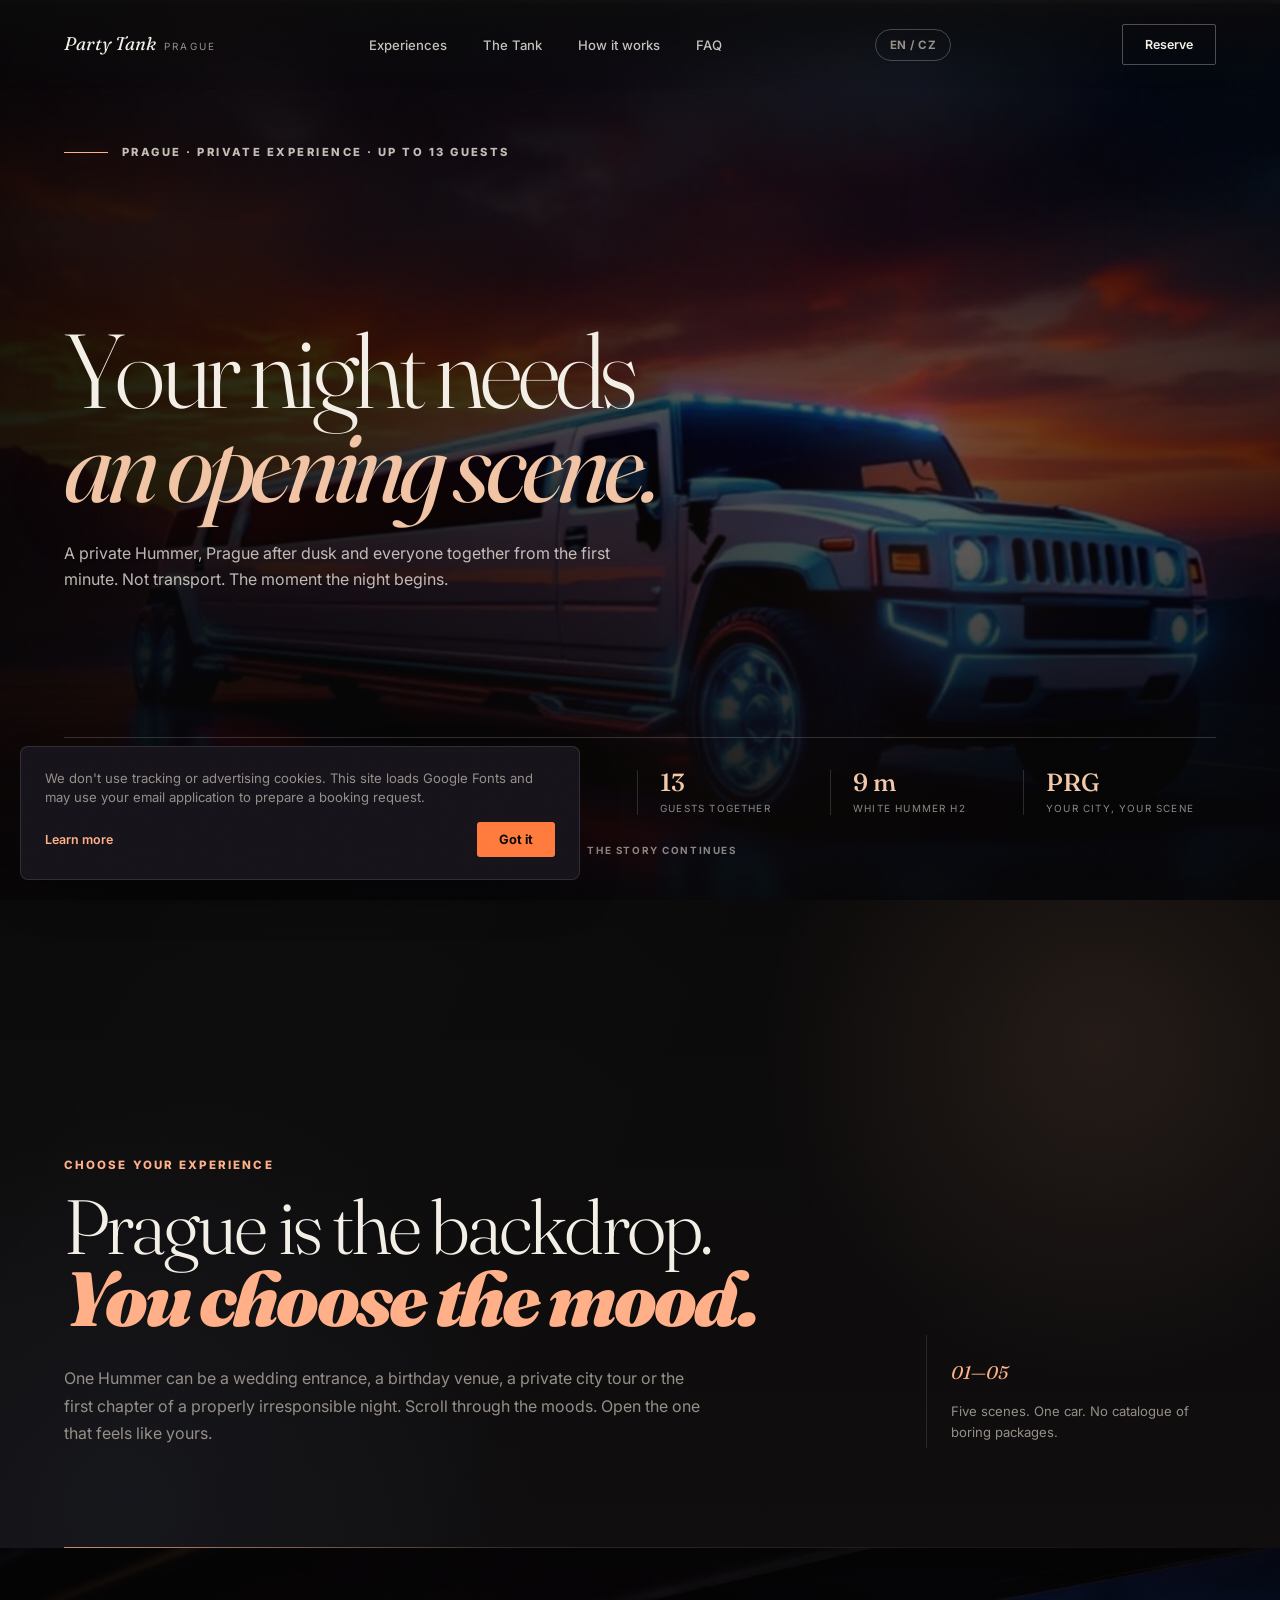
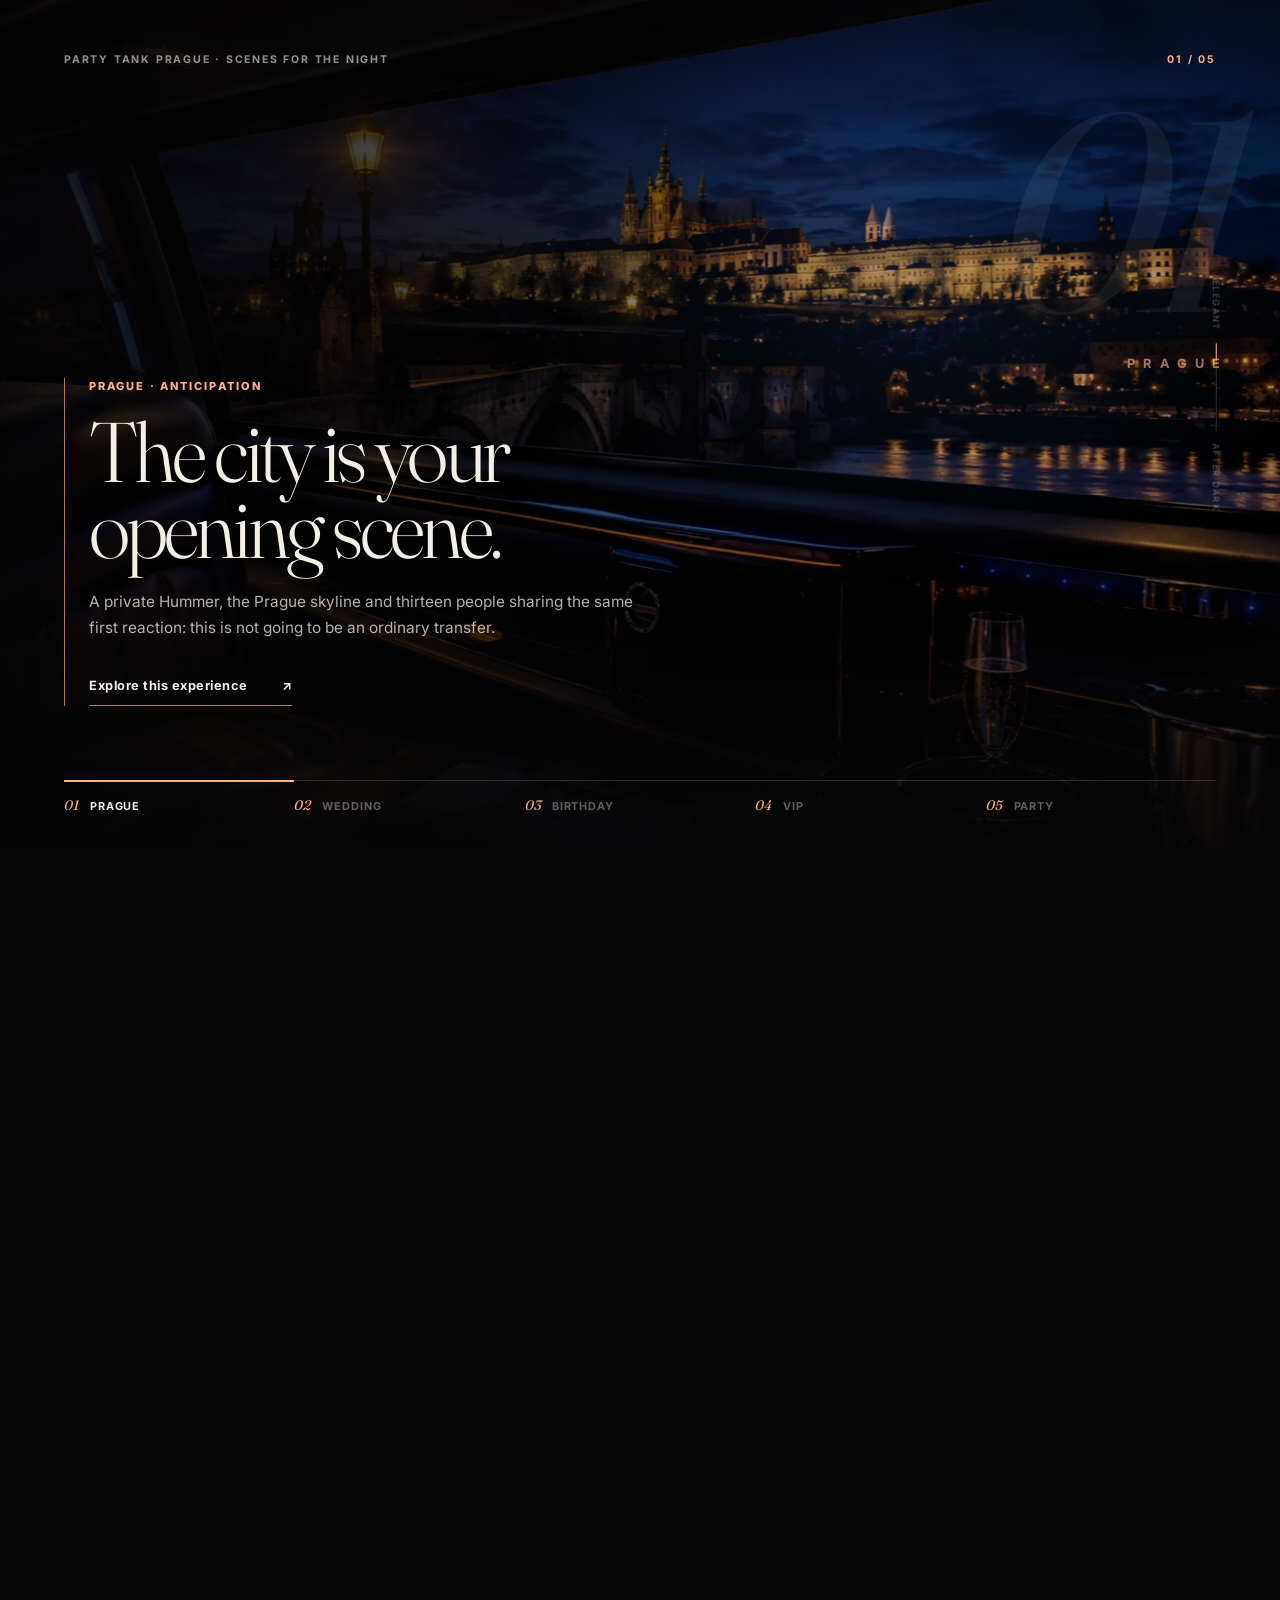
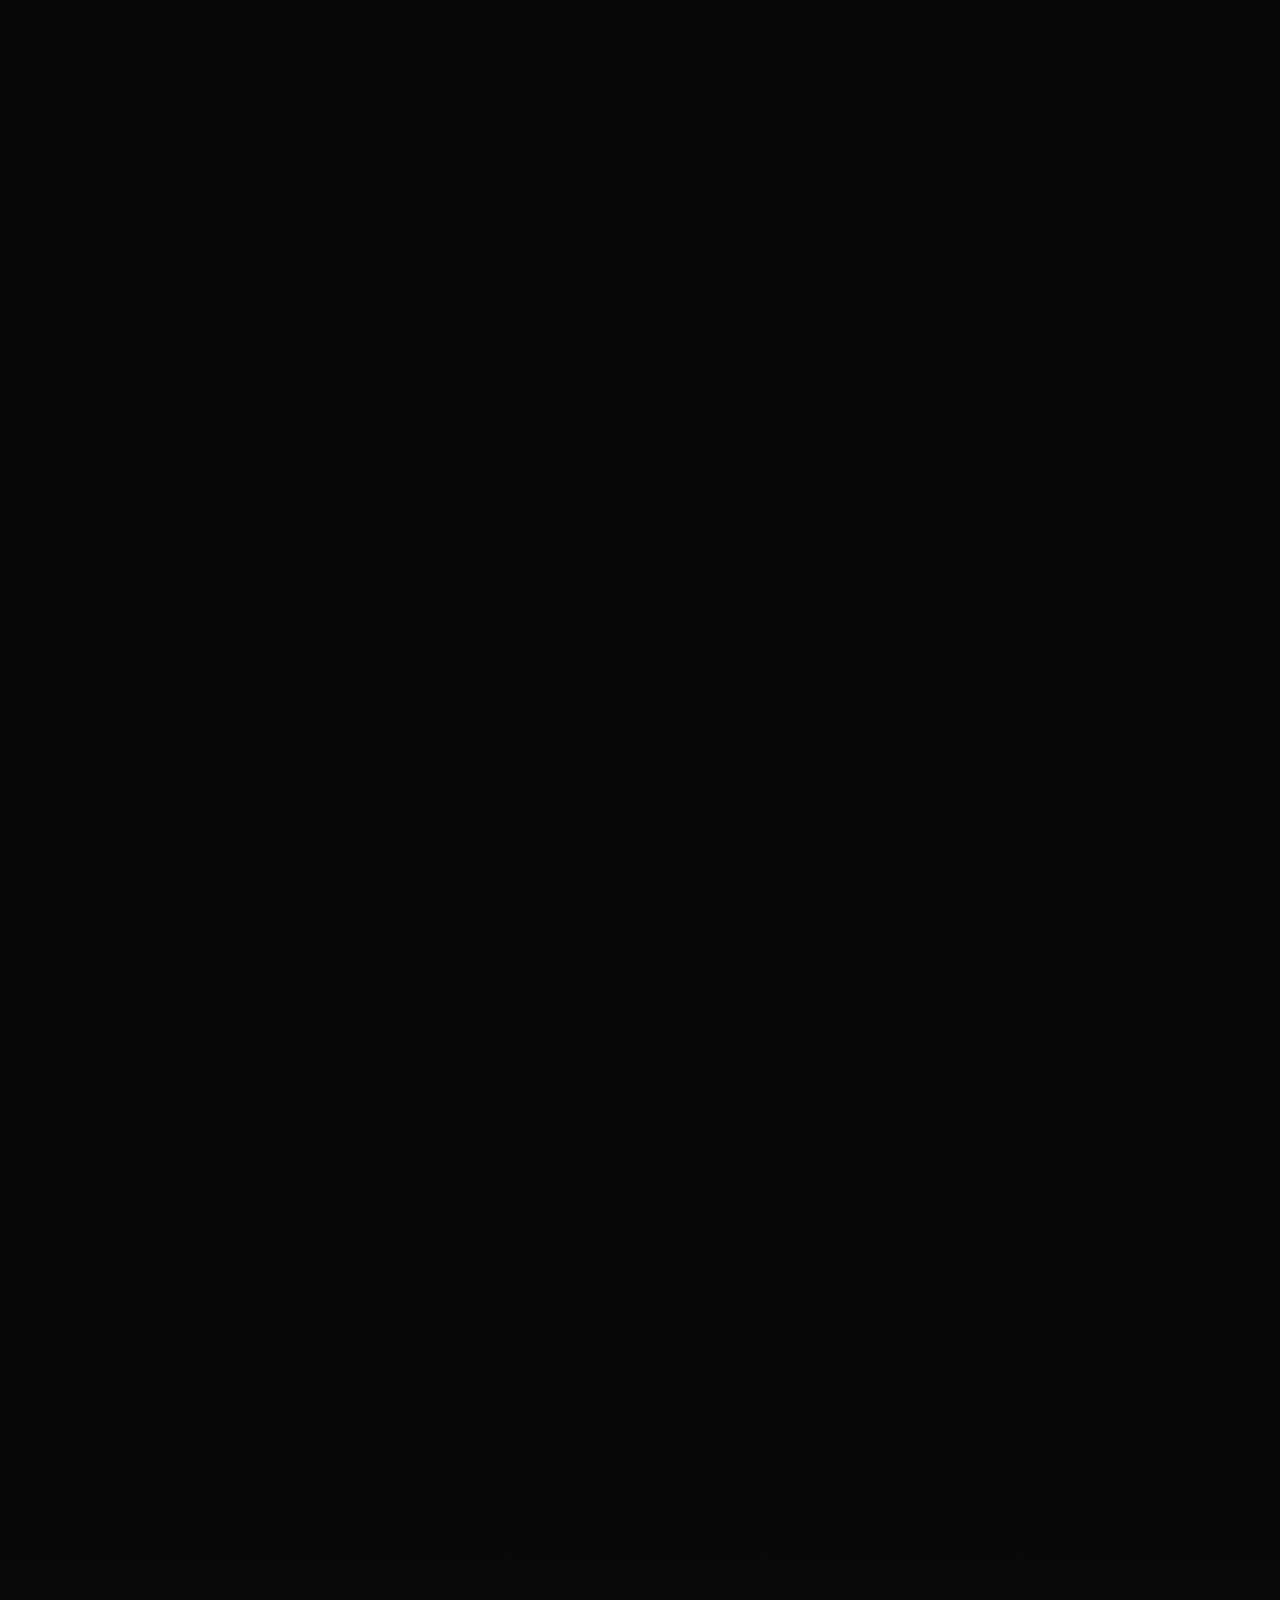
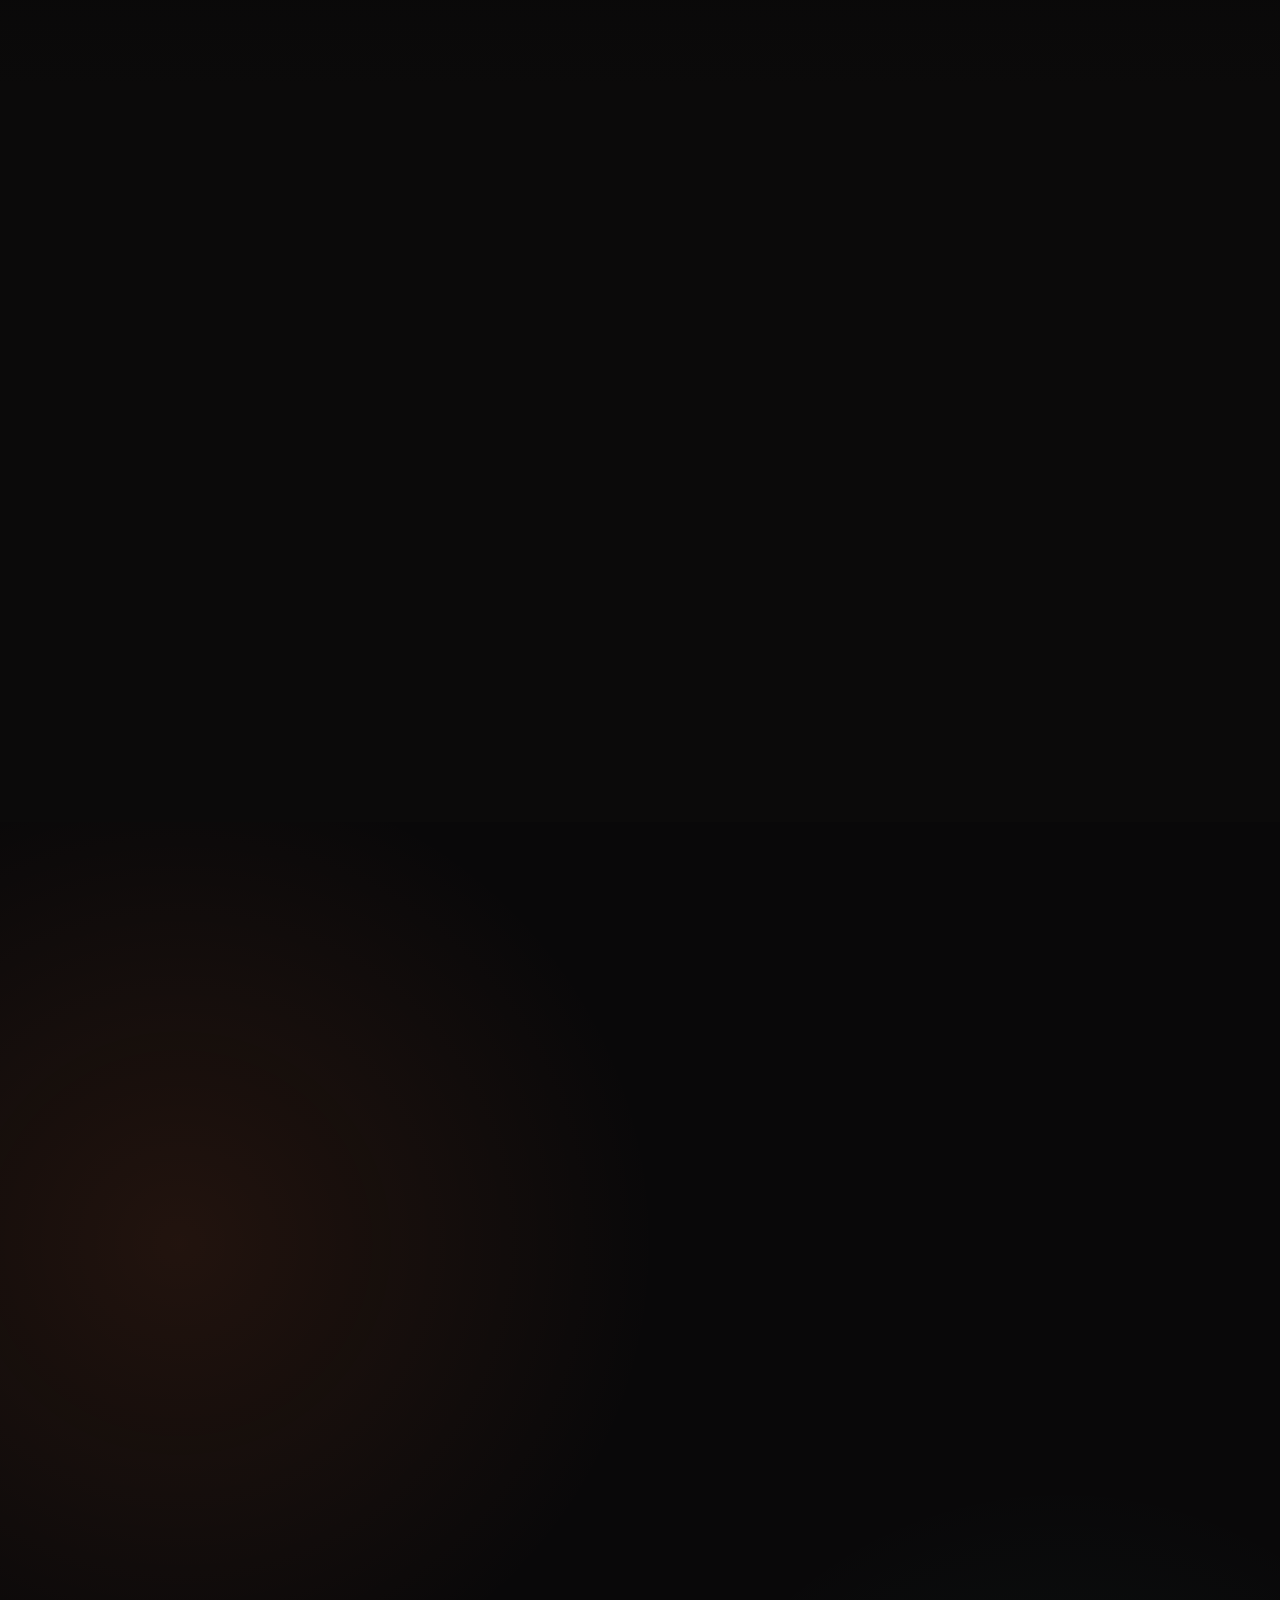
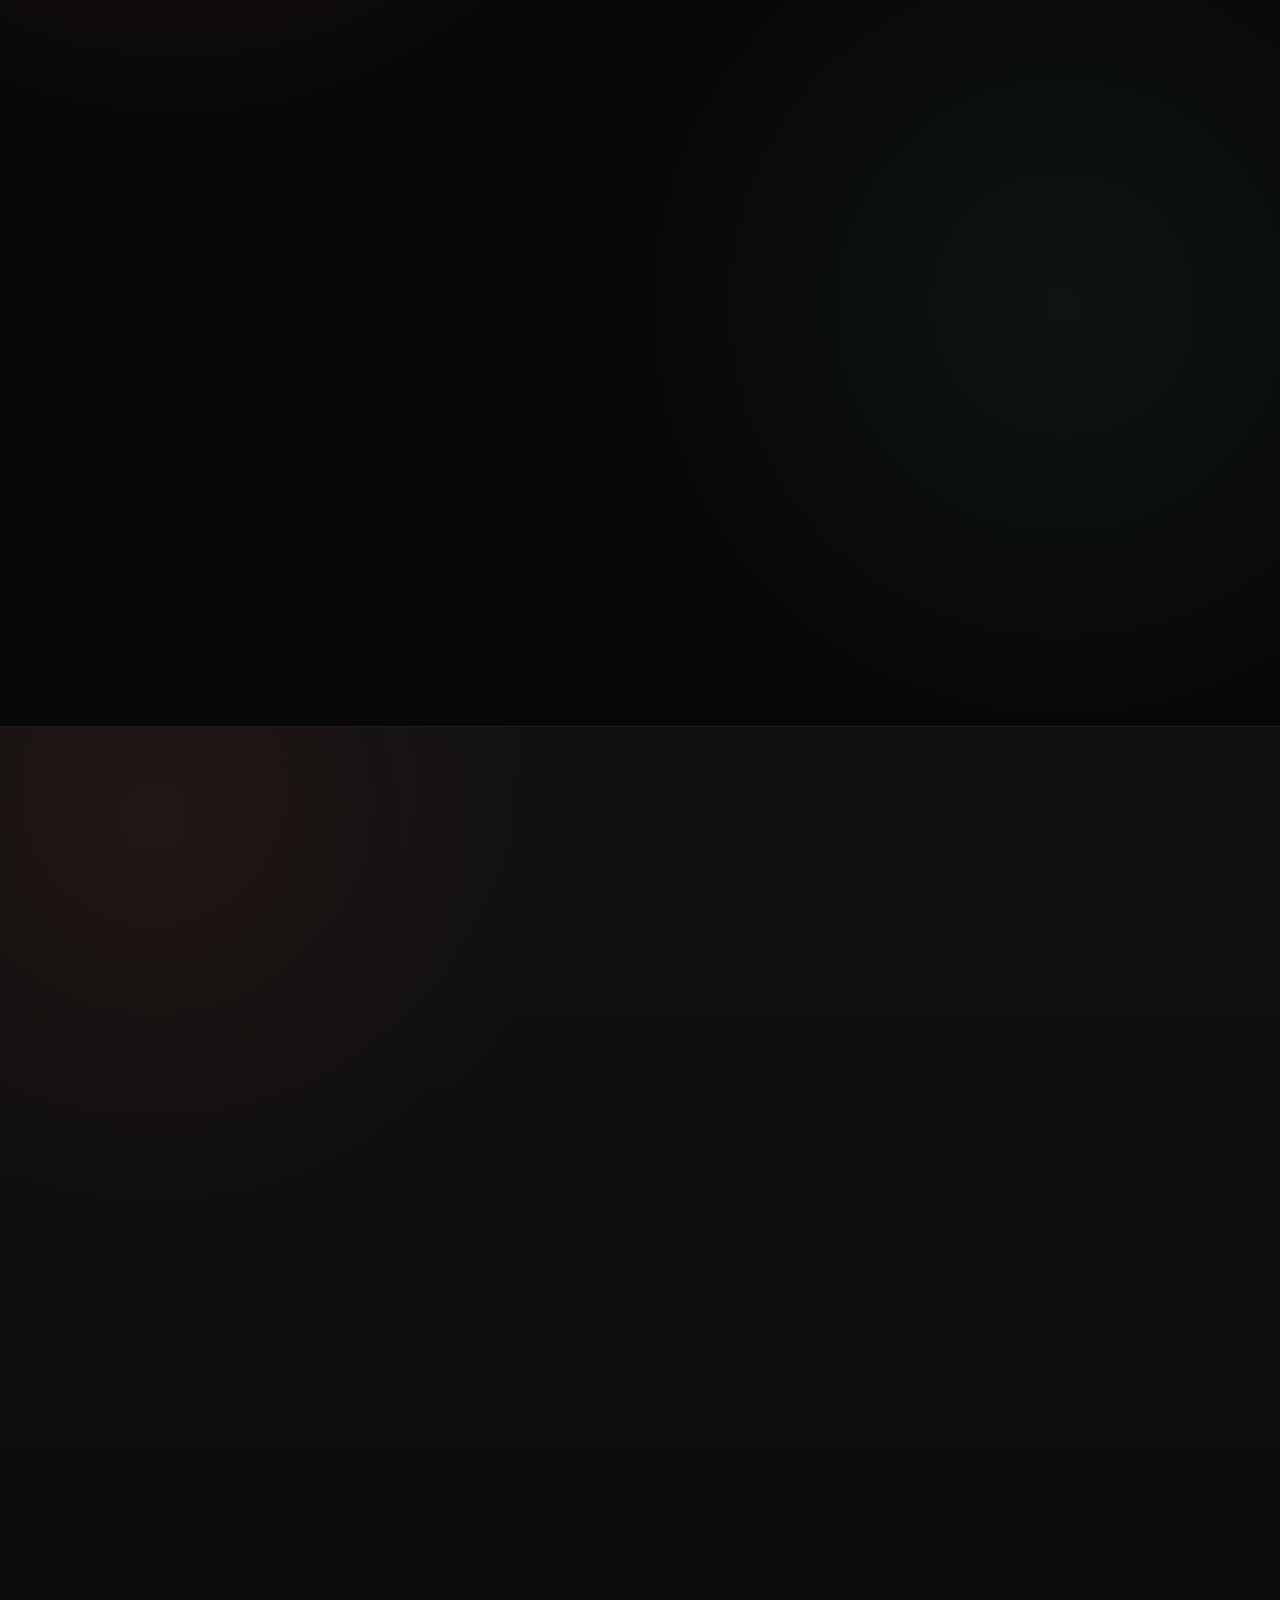
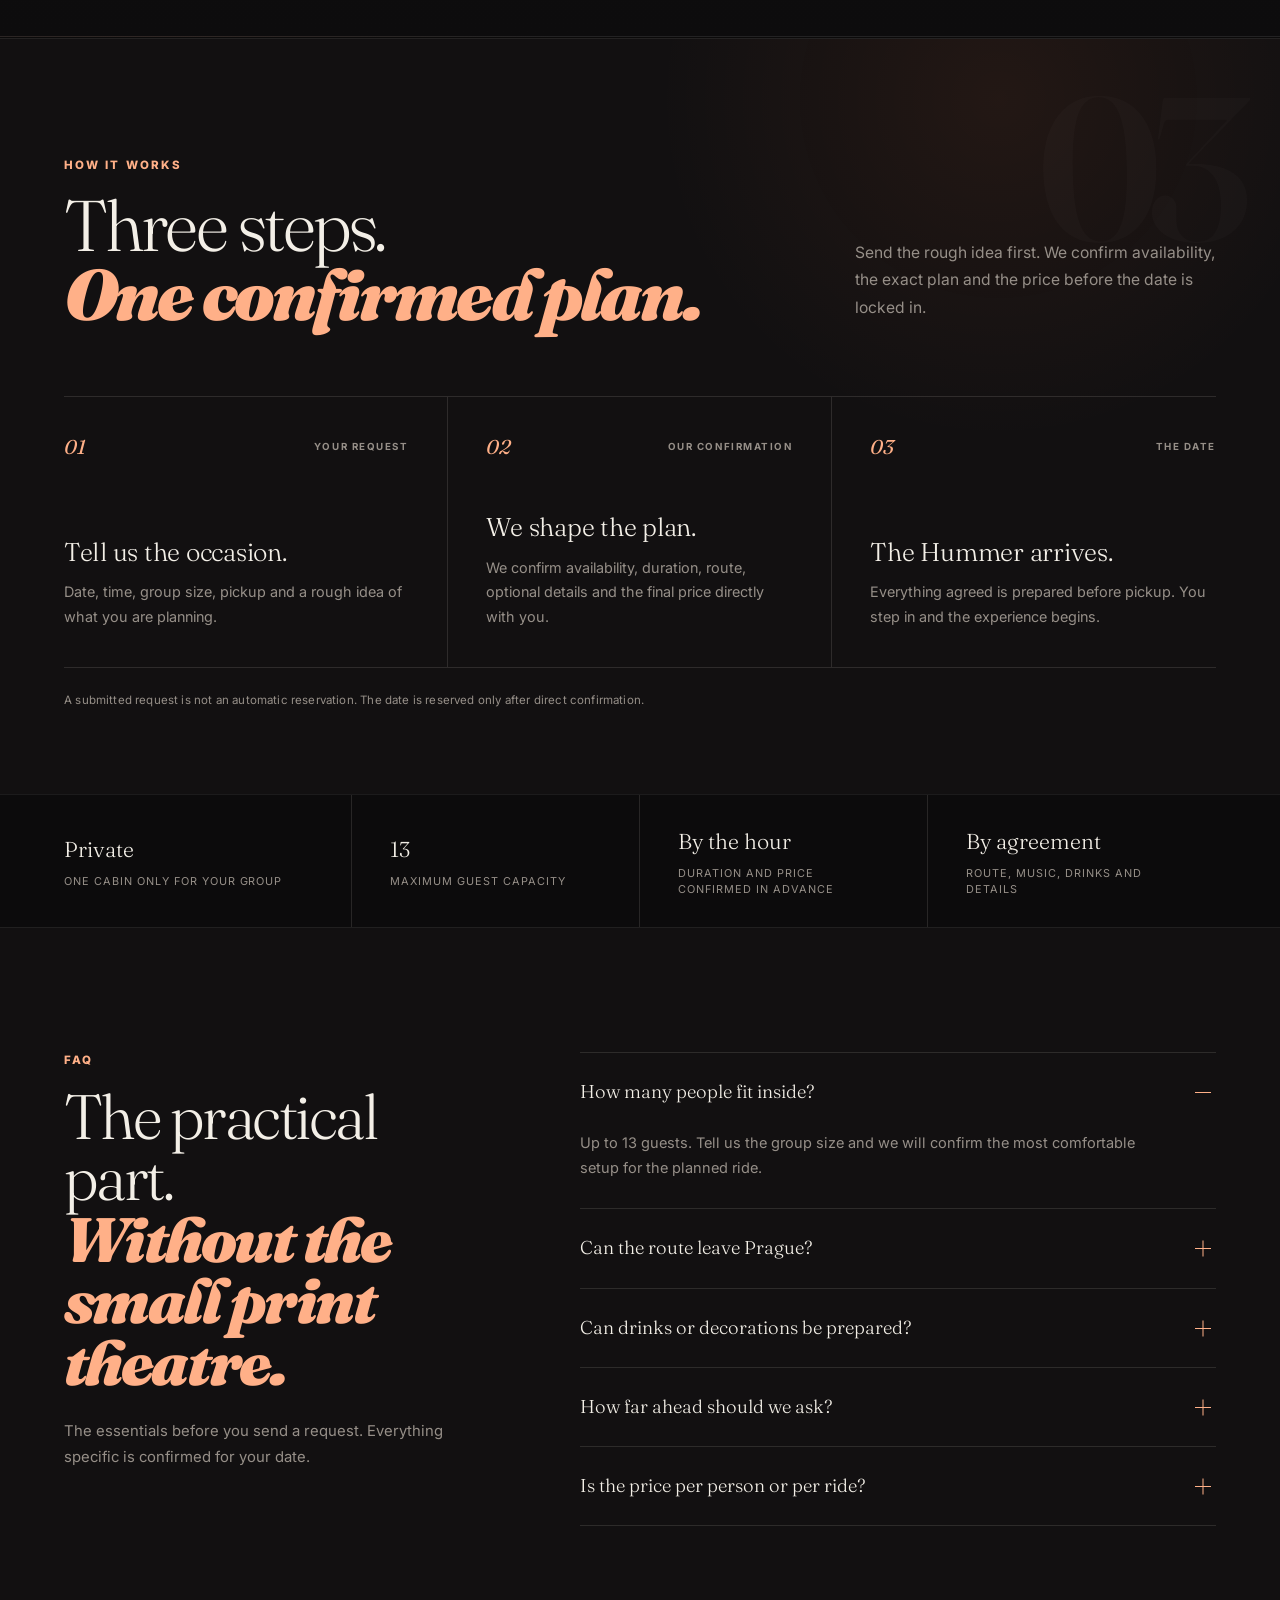
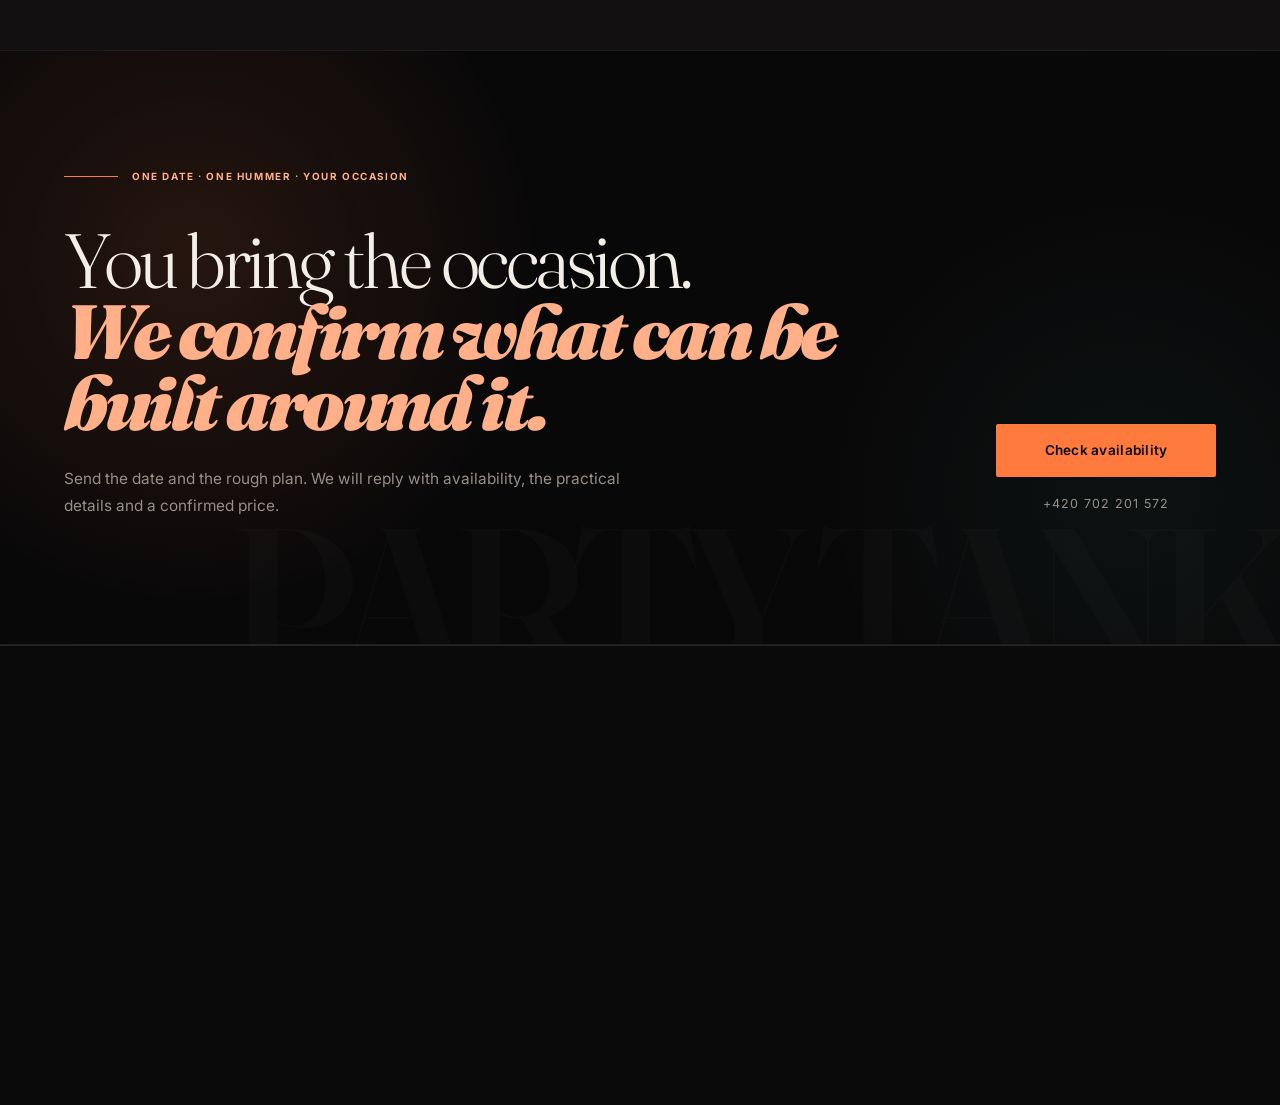
==== commit e8fa4dce: "v7?" ====
--- a/index.html
+++ b/index.html
@@ -370,116 +370,100 @@
 </section>
 
 <!-- PROCESS -->
-<section class="process" id="process">
-  <div class="section-head reveal">
-    <p class="eyebrow" data-i18n="proc_eyebrow">How it works</p>
-    <h2 data-i18n="proc_h2">Four steps, no surprises.</h2>
-  </div>
-  <div class="process-list">
-    <div class="process-row reveal">
-      <span class="process-n">01</span>
-      <div><h3 data-i18n="proc1h">Tell us the date</h3><p data-i18n="proc1p">Occasion, group size, rough idea of the route — Prague, Bohemia, or both.</p></div>
-    </div>
-    <div class="process-row reveal" style="transition-delay:.06s">
-      <span class="process-n">02</span>
-      <div><h3 data-i18n="proc2h">We route it</h3><p data-i18n="proc2p">Pickup point, stops, timing and music sorted around your event, confirmed by message.</p></div>
-    </div>
-    <div class="process-row reveal" style="transition-delay:.12s">
-      <span class="process-n">03</span>
-      <div><h3 data-i18n="proc3h">You ride</h3><p data-i18n="proc3p">We arrive on time, drinks cold, and drive the route exactly as planned.</p></div>
-    </div>
-    <div class="process-row reveal" style="transition-delay:.18s">
-      <span class="process-n">04</span>
-      <div><h3 data-i18n="proc4h">You arrive</h3><p data-i18n="proc4p">On schedule, in a 9-metre white Hummer, with a story for the rest of the night.</p></div>
-    </div>
-  </div>
-</section>
-
-<!-- SOCIAL PROOF -->
-<section class="proof">
-  <div class="proof-track reveal">
-    <blockquote><p data-i18n="proof1">"Picked us up right on time, the whole street stopped to look. Best entrance any of us has ever had."</p><cite data-i18n="proof1c">— Stag party, Prague</cite></blockquote>
-    <blockquote><p data-i18n="proof2">"We did the Bohemian route for the wedding photos at Karlštejn. Worth every crown."</p><cite data-i18n="proof2c">— Wedding party, Central Bohemia</cite></blockquote>
-    <blockquote><p data-i18n="proof3">"Mini-bar was stocked, music was ours, driver knew exactly where to stop for photos."</p><cite data-i18n="proof3c">— Birthday group, Prague</cite></blockquote>
-  </div>
-  <p class="proof-note" data-i18n="proof_note">Placeholder quotes — swap for real reviews once you have them.</p>
+<section class="lower-process" id="process" aria-labelledby="processTitle">
+  <div class="lower-process-head reveal">
+    <div>
+      <p class="eyebrow" data-i18n="proc_eyebrow">How it works</p>
+      <h2 id="processTitle" data-i18n-html="proc_h2">Three steps.<br><em>One confirmed plan.</em></h2>
+    </div>
+    <p data-i18n="proc_intro">Send the rough idea first. We confirm availability, the exact plan and the price before the date is locked in.</p>
+  </div>
+
+  <div class="lower-process-grid">
+    <article class="lower-process-step reveal">
+      <div class="lower-process-meta"><span>01</span><b data-i18n="proc1tag">Your request</b></div>
+      <h3 data-i18n="proc1h">Tell us the occasion.</h3>
+      <p data-i18n="proc1p">Date, time, group size, pickup and a rough idea of what you are planning.</p>
+    </article>
+    <article class="lower-process-step reveal" style="transition-delay:.06s">
+      <div class="lower-process-meta"><span>02</span><b data-i18n="proc2tag">Our confirmation</b></div>
+      <h3 data-i18n="proc2h">We shape the plan.</h3>
+      <p data-i18n="proc2p">We confirm availability, duration, route, optional details and the final price directly with you.</p>
+    </article>
+    <article class="lower-process-step reveal" style="transition-delay:.12s">
+      <div class="lower-process-meta"><span>03</span><b data-i18n="proc3tag">The date</b></div>
+      <h3 data-i18n="proc3h">The Hummer arrives.</h3>
+      <p data-i18n="proc3p">Everything agreed is prepared before pickup. You step in and the experience begins.</p>
+    </article>
+  </div>
+
+  <p class="lower-process-note reveal" data-i18n="proc_note">A submitted request is not an automatic reservation. The date is reserved only after direct confirmation.</p>
+</section>
+
+<!-- FACTS / TRUST WITHOUT FAKE REVIEWS -->
+<section class="lower-facts" aria-label="Party Tank booking facts">
+  <div class="lower-fact reveal">
+    <strong data-i18n="fact1h">Private</strong>
+    <span data-i18n="fact1p">One cabin only for your group</span>
+  </div>
+  <div class="lower-fact reveal" style="transition-delay:.04s">
+    <strong>13</strong>
+    <span data-i18n="fact2p">Maximum guest capacity</span>
+  </div>
+  <div class="lower-fact reveal" style="transition-delay:.08s">
+    <strong data-i18n="fact3h">By the hour</strong>
+    <span data-i18n="fact3p">Duration and price confirmed in advance</span>
+  </div>
+  <div class="lower-fact reveal" style="transition-delay:.12s">
+    <strong data-i18n="fact4h">By agreement</strong>
+    <span data-i18n="fact4p">Route, music, drinks and details</span>
+  </div>
 </section>
 
 <!-- FAQ -->
-<section class="faq" id="faq">
-  <div class="section-head reveal">
+<section class="lower-faq" id="faq">
+  <div class="lower-faq-head reveal">
     <p class="eyebrow" data-i18n="faq_eyebrow">FAQ</p>
-    <h2 data-i18n="faq_h2">Before you ask.</h2>
-  </div>
-  <div class="faq-list reveal">
-    <details>
+    <h2 data-i18n-html="faq_h2">The practical part.<br><em>Without the small print theatre.</em></h2>
+    <p data-i18n="faq_intro">The essentials before you send a request. Everything specific is confirmed for your date.</p>
+  </div>
+  <div class="lower-faq-list reveal">
+    <details open>
       <summary data-i18n="faq1q">How many people fit inside?</summary>
-      <p data-i18n="faq1a">Up to 13 guests in the wraparound lounge. Tell us your group size and we'll confirm comfort for the route.</p>
+      <p data-i18n="faq1a">Up to 13 guests. Tell us the group size and we will confirm the most comfortable setup for the planned ride.</p>
     </details>
     <details>
       <summary data-i18n="faq2q">Can the route leave Prague?</summary>
-      <p data-i18n="faq2a">Yes — the Bohemian Day route runs out toward Karlštejn and the vineyard roads beyond it. Tell us what you'd like to see.</p>
+      <p data-i18n="faq2a">Yes. Pickup, destination and stops can be planned in Prague or outside it, depending on time and agreement.</p>
     </details>
     <details>
-      <summary data-i18n="faq3q">Can drinks be prepared for the ride?</summary>
-      <p data-i18n="faq3a">Yes. Drink options and any special requests are agreed before the date, so everything can be confirmed in advance.</p>
+      <summary data-i18n="faq3q">Can drinks or decorations be prepared?</summary>
+      <p data-i18n="faq3a">They can be discussed as part of the request. Exact options, availability and price are confirmed before the booking.</p>
     </details>
     <details>
-      <summary data-i18n="faq4q">How far ahead should we book?</summary>
-      <p data-i18n="faq4a">Weekends and stag/hen season fill fast — 2–3 weeks out is safest, but ask about last-minute availability.</p>
+      <summary data-i18n="faq4q">How far ahead should we ask?</summary>
+      <p data-i18n="faq4a">Earlier is safer for weekends and popular dates, but last-minute availability is always worth checking.</p>
     </details>
     <details>
       <summary data-i18n="faq5q">Is the price per person or per ride?</summary>
-      <p data-i18n="faq5a">Per ride, not per person — split across 13 guests it's usually less than a fleet of taxis.</p>
+      <p data-i18n="faq5a">The Hummer is booked as a private ride, usually by duration. The final price is confirmed for the whole request, not charged per passenger.</p>
     </details>
   </div>
 </section>
 
 <!-- FINAL CTA -->
-<section class="final-cta reveal">
-  <h2 data-i18n-html="final_h2">The car is free most nights.<br><em>Yours doesn't have to wait.</em></h2>
-  <a href="#booking" class="btn btn-primary magnetic" data-i18n="final_cta">Reserve your route</a>
-</section>
-
-<!-- BOOKING -->
-<section class="booking" id="booking">
-  <div class="section-head reveal">
-    <p class="eyebrow" data-i18n="book_eyebrow">Booking request</p>
-    <h2 data-i18n-html="book_h2">Tell us the date.<br>We'll route the night.</h2>
-    <p class="section-sub" data-i18n="book_sub">This is a request, not a charge — we confirm availability and price before anything is locked in.</p>
-  </div>
-  <!--
-    FORMSPREE SETUP:
-    1. Create a free account at https://formspree.io and create a new form.
-    2. Copy your form endpoint (looks like https://formspree.io/f/abcdwxyz).
-    3. Replace YOUR_FORM_ID below with that ID.
-    Until replaced, the form runs in local demo mode only (script.js detects the placeholder).
-  -->
-  <form class="booking-form reveal" id="bookingForm" action="https://formspree.io/f/YOUR_FORM_ID" method="POST">
-    <div class="form-row">
-      <label data-i18n="book_name">Name<input type="text" name="name" required placeholder="Your name"></label>
-      <label data-i18n="book_email">Email<input type="email" name="email" required placeholder="you@email.com"></label>
-    </div>
-    <div class="form-row">
-      <label data-i18n="book_phone">Phone / WhatsApp<input type="tel" name="phone" placeholder="+420 ..."></label>
-      <label data-i18n="book_date">Date<input type="date" name="date" required></label>
-    </div>
-    <div class="form-row">
-      <label data-i18n="book_route">Route
-        <select name="route">
-          <option value="" data-i18n="book_route_choose">Choose a route</option>
-          <option data-i18n="book_route_1">Prague After Dark</option>
-          <option data-i18n="book_route_2">Bohemian Day</option>
-          <option data-i18n="book_route_3">Airport &amp; VIP Transfer</option>
-          <option data-i18n="book_route_4">Your Occasion (custom)</option>
-        </select>
-      </label>
-      <label data-i18n="book_guests">Guests<input type="number" name="guests" min="1" max="13" placeholder="Up to 13"></label>
-    </div>
-    <label class="form-full" data-i18n="book_notes">Tell us about the night<textarea name="notes" rows="4" placeholder="Pickup location, route ideas, occasion details..."></textarea></label>
-    <button type="submit" class="btn btn-primary btn-wide magnetic" data-i18n="book_submit">Send booking request</button>
-    <p class="form-note" id="formNote" data-i18n="book_note">Demo mode — connect this form to Formspree (see code comment above) to receive real requests.</p>
-  </form>
+<section class="lower-cta reveal" aria-labelledby="finalCtaTitle">
+  <div class="lower-cta-kicker"><span></span><b data-i18n="final_kicker">One date · one Hummer · your occasion</b></div>
+  <div class="lower-cta-main">
+    <div>
+      <h2 id="finalCtaTitle" data-i18n-html="final_h2">You bring the occasion.<br><em>We confirm what can be built around it.</em></h2>
+      <p data-i18n="final_text">Send the date and the rough plan. We will reply with availability, the practical details and a confirmed price.</p>
+    </div>
+    <div class="lower-cta-actions">
+      <a href="#booking" class="btn btn-primary magnetic" data-i18n="final_cta">Check availability</a>
+      <a href="tel:+420702201572" class="lower-cta-phone">+420 702 201 572</a>
+    </div>
+  </div>
 </section>
 
 <footer class="footer">
@@ -506,10 +490,118 @@
   </div>
 </footer>
 
-<a href="#booking" class="sticky-cta" data-i18n="hero_cta1">Reserve your route</a>
+<a href="#booking" class="sticky-cta" data-i18n="nav_reserve">Reserve</a>
+
+<!-- BOOKING MODAL: request framework, not an instant confirmed reservation -->
+<div class="booking-modal-v7" id="booking" aria-hidden="true">
+  <button class="booking-modal-backdrop-v7" type="button" data-booking-close aria-label="Close booking"></button>
+  <div class="booking-dialog-v7" role="dialog" aria-modal="true" aria-labelledby="bookingTitle">
+    <header class="booking-dialog-head-v7">
+      <div>
+        <p class="eyebrow" data-i18n="book_eyebrow">Booking request</p>
+        <h2 id="bookingTitle" data-i18n="book_title">Check the date.</h2>
+      </div>
+      <button class="booking-close-v7" type="button" data-booking-close aria-label="Close">×</button>
+    </header>
+
+    <div class="booking-progress-v7" aria-label="Booking progress">
+      <span class="is-active" data-booking-progress="1"><i>1</i><b data-i18n="book_step1_short">Occasion</b></span>
+      <span data-booking-progress="2"><i>2</i><b data-i18n="book_step2_short">Plan</b></span>
+      <span data-booking-progress="3"><i>3</i><b data-i18n="book_step3_short">Contact</b></span>
+    </div>
+
+    <form class="booking-flow-v7" id="bookingForm" novalidate>
+      <section class="booking-step-v7 is-active" data-booking-step="1">
+        <div class="booking-step-copy-v7">
+          <span>01</span>
+          <div><h3 data-i18n="book_step1_h">What are you planning?</h3><p data-i18n="book_step1_p">The rough version is enough. Nothing here confirms or charges anything.</p></div>
+        </div>
+
+        <fieldset class="booking-occasion-v7">
+          <legend data-i18n="book_occasion">Occasion</legend>
+          <label><input type="radio" name="occasion" value="wedding" required><span data-i18n="book_occ_wedding">Wedding</span></label>
+          <label><input type="radio" name="occasion" value="birthday"><span data-i18n="book_occ_birthday">Birthday</span></label>
+          <label><input type="radio" name="occasion" value="bachelor"><span data-i18n="book_occ_bachelor">Bachelor / bachelorette</span></label>
+          <label><input type="radio" name="occasion" value="prague"><span data-i18n="book_occ_prague">Prague experience</span></label>
+          <label><input type="radio" name="occasion" value="vip"><span data-i18n="book_occ_vip">VIP / transfer</span></label>
+          <label><input type="radio" name="occasion" value="other"><span data-i18n="book_occ_other">Other</span></label>
+        </fieldset>
+
+        <div class="booking-fields-grid-v7">
+          <label class="booking-field-v7"><span data-i18n="book_date">Date</span><input type="date" name="date" required></label>
+          <label class="booking-field-v7"><span data-i18n="book_time">Preferred time</span><input type="time" name="time"></label>
+          <label class="booking-field-v7"><span data-i18n="book_guests">Guests</span><input type="number" name="guests" min="1" max="13" placeholder="1–13" required></label>
+          <label class="booking-field-v7"><span data-i18n="book_duration">Duration</span>
+            <select name="duration" required>
+              <option value="" data-i18n="book_duration_choose">Choose roughly</option>
+              <option value="1 hour" data-i18n="book_duration_1">1 hour</option>
+              <option value="2 hours" data-i18n="book_duration_2">2 hours</option>
+              <option value="3+ hours" data-i18n="book_duration_3">3 hours or more</option>
+              <option value="not sure" data-i18n="book_duration_unsure">Not sure yet</option>
+            </select>
+          </label>
+        </div>
+      </section>
+
+      <section class="booking-step-v7" data-booking-step="2">
+        <div class="booking-step-copy-v7">
+          <span>02</span>
+          <div><h3 data-i18n="book_step2_h">What should the ride be built around?</h3><p data-i18n="book_step2_p">These are interests for the discussion, not automatically ordered extras.</p></div>
+        </div>
+
+        <div class="booking-fields-grid-v7">
+          <label class="booking-field-v7"><span data-i18n="book_pickup">Pickup location</span><input type="text" name="pickup" autocomplete="street-address" required placeholder="Prague 1, hotel, venue…"></label>
+          <label class="booking-field-v7"><span data-i18n="book_destination">Destination or route idea</span><input type="text" name="destination" placeholder="Optional"></label>
+        </div>
+
+        <fieldset class="booking-interests-v7">
+          <legend data-i18n="book_interests">What would you like to discuss?</legend>
+          <label><input type="checkbox" name="interests" value="music"><span data-i18n="book_interest_music">Music / playlist</span></label>
+          <label><input type="checkbox" name="interests" value="drinks"><span data-i18n="book_interest_drinks">Drinks</span></label>
+          <label><input type="checkbox" name="interests" value="decorations"><span data-i18n="book_interest_decor">Decorations</span></label>
+          <label><input type="checkbox" name="interests" value="photo stops"><span data-i18n="book_interest_photos">Photo stops</span></label>
+          <label><input type="checkbox" name="interests" value="red carpet"><span data-i18n="book_interest_carpet">Special arrival / red carpet</span></label>
+          <label><input type="checkbox" name="interests" value="other"><span data-i18n="book_interest_other">Something else</span></label>
+        </fieldset>
+
+        <label class="booking-field-v7 booking-field-full-v7"><span data-i18n="book_wishes">Anything we should know?</span><textarea name="wishes" rows="4" placeholder="A rough idea, surprise, timing or special request…"></textarea></label>
+      </section>
+
+      <section class="booking-step-v7" data-booking-step="3">
+        <div class="booking-step-copy-v7">
+          <span>03</span>
+          <div><h3 data-i18n="book_step3_h">Where should we reply?</h3><p data-i18n="book_step3_p">We use these details only to answer this request and confirm the plan.</p></div>
+        </div>
+
+        <div class="booking-fields-grid-v7">
+          <label class="booking-field-v7"><span data-i18n="book_name">Name</span><input type="text" name="name" autocomplete="name" required></label>
+          <label class="booking-field-v7"><span data-i18n="book_email">Email</span><input type="email" name="email" autocomplete="email" required></label>
+          <label class="booking-field-v7"><span data-i18n="book_phone">Phone / WhatsApp</span><input type="tel" name="phone" autocomplete="tel" placeholder="+420 …"></label>
+          <label class="booking-field-v7"><span data-i18n="book_contact_way">Preferred reply</span>
+            <select name="contact_way">
+              <option value="email" data-i18n="book_contact_email">Email</option>
+              <option value="phone" data-i18n="book_contact_phone">Phone</option>
+              <option value="whatsapp" data-i18n="book_contact_whatsapp">WhatsApp</option>
+            </select>
+          </label>
+        </div>
+
+        <div class="booking-summary-v7" id="bookingSummary"></div>
+        <p class="booking-privacy-v7"><span data-i18n="book_privacy">By sending the request, you ask Party Tank Prague to contact you about this booking.</span> <a href="privacy.html" data-i18n="footer_privacy">Privacy &amp; Cookies</a></p>
+        <p class="booking-form-note-v7" id="formNote" aria-live="polite" data-i18n="book_mail_note">The button prepares an email with your request. The booking is confirmed only after our reply.</p>
+      </section>
+
+      <div class="booking-controls-v7">
+        <button class="booking-back-v7" type="button" data-booking-prev hidden data-i18n="book_back">Back</button>
+        <button class="btn btn-primary booking-next-v7" type="button" data-booking-next data-i18n="book_next">Continue</button>
+        <button class="btn btn-primary booking-submit-v7" type="submit" hidden data-i18n="book_submit">Prepare booking email</button>
+      </div>
+    </form>
+  </div>
+</div>
 
 <div class="cookie-banner" id="cookieBanner">
-  <p data-i18n="cookie_text">We don't use tracking or advertising cookies. This site loads Google Fonts and (if connected) Formspree to handle bookings — both may process basic technical data under their own privacy policies.</p>
+  <p data-i18n="cookie_text">We don't use tracking or advertising cookies. This site loads Google Fonts and may use your email application to prepare a booking request.</p>
   <div class="cookie-actions">
     <a href="privacy.html" data-i18n="cookie_more">Learn more</a>
     <button id="cookieAccept" data-i18n="cookie_ok">Got it</button>
@@ -549,5 +641,158 @@
   }
 })();
 </script>
+
+<script>
+(() => {
+  const modal = document.getElementById('booking');
+  const form = document.getElementById('bookingForm');
+  if (!modal || !form) return;
+
+  const dialog = modal.querySelector('.booking-dialog-v7');
+  const steps = [...modal.querySelectorAll('[data-booking-step]')];
+  const progress = [...modal.querySelectorAll('[data-booking-progress]')];
+  const back = modal.querySelector('[data-booking-prev]');
+  const next = modal.querySelector('[data-booking-next]');
+  const submit = modal.querySelector('.booking-submit-v7');
+  const summary = document.getElementById('bookingSummary');
+  const note = document.getElementById('formNote');
+  let currentStep = 1;
+  let lastFocus = null;
+
+  const langDict = () => {
+    const lang = document.documentElement.lang === 'cs' ? 'cs' : 'en';
+    return (typeof TRANSLATIONS !== 'undefined' && TRANSLATIONS[lang]) ? TRANSLATIONS[lang] : TRANSLATIONS.en;
+  };
+
+  function setStep(step) {
+    currentStep = Math.max(1, Math.min(3, step));
+    steps.forEach((panel, index) => panel.classList.toggle('is-active', index + 1 === currentStep));
+    progress.forEach((item, index) => {
+      item.classList.toggle('is-active', index + 1 === currentStep);
+      item.classList.toggle('is-done', index + 1 < currentStep);
+    });
+    back.hidden = currentStep === 1;
+    next.hidden = currentStep === 3;
+    submit.hidden = currentStep !== 3;
+    if (currentStep === 3) renderSummary();
+    dialog.scrollTop = 0;
+  }
+
+  function validateStep(step) {
+    const panel = modal.querySelector(`[data-booking-step="${step}"]`);
+    if (!panel) return true;
+    const required = [...panel.querySelectorAll('[required]')];
+    for (const field of required) {
+      if (field.type === 'radio') {
+        const checked = panel.querySelector(`input[name="${field.name}"]:checked`);
+        if (!checked) {
+          field.focus();
+          field.reportValidity();
+          return false;
+        }
+      } else if (!field.checkValidity()) {
+        field.reportValidity();
+        field.focus();
+        return false;
+      }
+    }
+    return true;
+  }
+
+  function textForChecked(selector) {
+    return [...form.querySelectorAll(selector)]
+      .filter(input => input.checked)
+      .map(input => input.closest('label')?.querySelector('span')?.textContent?.trim() || input.value)
+      .join(', ');
+  }
+
+  function value(name) {
+    const field = form.elements[name];
+    return field && 'value' in field ? field.value.trim() : '';
+  }
+
+  function renderSummary() {
+    const dict = langDict();
+    const occasion = textForChecked('input[name="occasion"]');
+    const interests = textForChecked('input[name="interests"]') || dict.book_summary_none;
+    const rows = [
+      [dict.book_summary_occasion, occasion],
+      [dict.book_summary_when, [value('date'), value('time')].filter(Boolean).join(' · ')],
+      [dict.book_summary_guests, value('guests')],
+      [dict.book_summary_duration, form.elements.duration?.selectedOptions?.[0]?.textContent || ''],
+      [dict.book_summary_pickup, value('pickup')],
+      [dict.book_summary_route, value('destination') || dict.book_summary_unspecified],
+      [dict.book_summary_interests, interests]
+    ];
+    summary.innerHTML = `<p>${dict.book_summary_title}</p><dl>${rows.map(([label, val]) => `<div><dt>${label}</dt><dd>${val || '—'}</dd></div>`).join('')}</dl>`;
+  }
+
+  function openModal(event) {
+    event?.preventDefault();
+    lastFocus = document.activeElement;
+    modal.classList.add('is-open');
+    modal.setAttribute('aria-hidden', 'false');
+    document.body.classList.add('booking-modal-open-v7');
+    document.getElementById('mobileMenu')?.classList.remove('open');
+    setStep(1);
+    setTimeout(() => modal.querySelector('[data-booking-close]')?.focus(), 30);
+  }
+
+  function closeModal() {
+    modal.classList.remove('is-open');
+    modal.setAttribute('aria-hidden', 'true');
+    document.body.classList.remove('booking-modal-open-v7');
+    if (location.hash === '#booking') history.replaceState(null, '', location.pathname + location.search);
+    lastFocus?.focus?.();
+  }
+
+  document.querySelectorAll('a[href="#booking"], [data-booking-open]').forEach(trigger => trigger.addEventListener('click', openModal));
+  modal.querySelectorAll('[data-booking-close]').forEach(button => button.addEventListener('click', closeModal));
+  next.addEventListener('click', () => { if (validateStep(currentStep)) setStep(currentStep + 1); });
+  back.addEventListener('click', () => setStep(currentStep - 1));
+
+  document.addEventListener('keydown', (event) => {
+    if (!modal.classList.contains('is-open')) return;
+    if (event.key === 'Escape') closeModal();
+    if (event.key === 'Tab') {
+      const focusable = [...modal.querySelectorAll('button:not([hidden]), input:not([disabled]), select:not([disabled]), textarea:not([disabled]), a[href]')].filter(el => el.offsetParent !== null);
+      if (!focusable.length) return;
+      const first = focusable[0], last = focusable[focusable.length - 1];
+      if (event.shiftKey && document.activeElement === first) { event.preventDefault(); last.focus(); }
+      else if (!event.shiftKey && document.activeElement === last) { event.preventDefault(); first.focus(); }
+    }
+  });
+
+  form.addEventListener('submit', (event) => {
+    event.preventDefault();
+    if (!validateStep(3)) return;
+    const dict = langDict();
+    const occasion = textForChecked('input[name="occasion"]');
+    const interests = textForChecked('input[name="interests"]') || dict.book_summary_none;
+    const body = [
+      dict.book_mail_intro,
+      '',
+      `${dict.book_summary_occasion}: ${occasion}`,
+      `${dict.book_summary_when}: ${[value('date'), value('time')].filter(Boolean).join(' · ')}`,
+      `${dict.book_summary_guests}: ${value('guests')}`,
+      `${dict.book_summary_duration}: ${form.elements.duration?.selectedOptions?.[0]?.textContent || ''}`,
+      `${dict.book_summary_pickup}: ${value('pickup')}`,
+      `${dict.book_summary_route}: ${value('destination') || dict.book_summary_unspecified}`,
+      `${dict.book_summary_interests}: ${interests}`,
+      `${dict.book_wishes}: ${value('wishes') || dict.book_summary_unspecified}`,
+      '',
+      `${dict.book_name}: ${value('name')}`,
+      `${dict.book_email}: ${value('email')}`,
+      `${dict.book_phone}: ${value('phone') || '—'}`,
+      `${dict.book_contact_way}: ${form.elements.contact_way?.selectedOptions?.[0]?.textContent || ''}`
+    ].join('\n');
+    const subject = `${dict.book_mail_subject} · ${value('date') || occasion}`;
+    note.textContent = dict.book_mail_opened;
+    window.location.href = `mailto:info@partytankprague.com?subject=${encodeURIComponent(subject)}&body=${encodeURIComponent(body)}`;
+  });
+
+  if (location.hash === '#booking') openModal();
+})();
+</script>
 </body>
 </html>
--- a/assets/style.css
+++ b/assets/style.css
@@ -1564,3 +1564,239 @@
   .personalize-card{transition:none;}
   .personalize-card::after{transition:none;}
 }
+
+
+/* ==========================================================================\n   V7 LOWER PAGE PATCH\n   Everything above #process keeps the V6 design. All selectors below are\n   isolated to the lower page and booking modal.\n   ========================================================================== */
+
+.lower-process{
+  position:relative;
+  overflow:hidden;
+  padding:118px 5% 84px;
+  background:
+    radial-gradient(circle at 78% 8%,rgba(255,122,61,.07),transparent 28%),
+    #121011;
+  border-top:1px solid rgba(243,239,231,.08);
+}
+.lower-process::before{
+  content:"03";
+  position:absolute;
+  right:3.5%;
+  top:26px;
+  font-family:var(--display);
+  font-size:clamp(7rem,16vw,15rem);
+  font-weight:600;
+  line-height:1;
+  letter-spacing:-.08em;
+  color:rgba(243,239,231,.018);
+  pointer-events:none;
+}
+.lower-process-head{
+  position:relative;
+  z-index:1;
+  display:grid;
+  grid-template-columns:minmax(0,1.05fr) minmax(300px,.55fr);
+  gap:clamp(40px,8vw,130px);
+  align-items:end;
+  max-width:1500px;
+  margin:0 auto 68px;
+}
+.lower-process-head h2{font-size:clamp(3rem,5.6vw,6rem);line-height:.96;letter-spacing:-.04em;}
+.lower-process-head>p{max-width:480px;color:var(--ink-dim);font-size:.98rem;line-height:1.75;padding-bottom:7px;}
+.lower-process-grid{
+  display:grid;
+  grid-template-columns:repeat(3,1fr);
+  max-width:1500px;
+  margin:0 auto;
+  border-top:1px solid var(--line);
+  border-bottom:1px solid var(--line);
+}
+.lower-process-step{
+  min-height:270px;
+  padding:34px clamp(26px,3vw,48px) 38px;
+  border-right:1px solid var(--line);
+  display:flex;
+  flex-direction:column;
+}
+.lower-process-step:first-child{padding-left:0;}
+.lower-process-step:last-child{border-right:0;padding-right:0;}
+.lower-process-meta{display:flex;justify-content:space-between;align-items:center;gap:20px;margin-bottom:auto;}
+.lower-process-meta span{font-family:var(--display);font-size:1.25rem;font-style:italic;color:var(--copper-soft);}
+.lower-process-meta b{font-size:.61rem;letter-spacing:.16em;text-transform:uppercase;color:var(--ink-dim);}
+.lower-process-step h3{font-size:clamp(1.45rem,2vw,2rem);line-height:1.08;margin:48px 0 14px;}
+.lower-process-step p{max-width:370px;color:var(--ink-dim);font-size:.9rem;line-height:1.7;}
+.lower-process-note{max-width:1500px;margin:24px auto 0;color:var(--ink-dim);font-size:.72rem;letter-spacing:.015em;opacity:.7;}
+
+.lower-facts{
+  display:grid;
+  grid-template-columns:repeat(4,1fr);
+  padding:0 5%;
+  background:#0c0b0c;
+  border-top:1px solid rgba(243,239,231,.07);
+  border-bottom:1px solid rgba(243,239,231,.09);
+}
+.lower-fact{min-height:132px;padding:29px clamp(20px,3vw,42px);border-right:1px solid var(--line);display:flex;flex-direction:column;justify-content:center;gap:7px;}
+.lower-fact:first-child{padding-left:0;}
+.lower-fact:last-child{border-right:0;padding-right:0;}
+.lower-fact strong{font-family:var(--display);font-size:1.35rem;font-weight:300;color:var(--ink);}
+.lower-fact span{max-width:220px;color:var(--ink-dim);font-size:.68rem;line-height:1.5;letter-spacing:.09em;text-transform:uppercase;}
+
+.lower-faq{
+  display:grid;
+  grid-template-columns:minmax(310px,.72fr) minmax(0,1.18fr);
+  gap:clamp(70px,10vw,170px);
+  padding:124px 5%;
+  background:#121011;
+}
+.lower-faq-head{position:sticky;top:126px;align-self:start;max-width:560px;}
+.lower-faq-head h2{font-size:clamp(2.8rem,4.9vw,5.2rem);line-height:.98;letter-spacing:-.04em;}
+.lower-faq-head>p:last-child{max-width:430px;margin-top:26px;color:var(--ink-dim);font-size:.93rem;line-height:1.7;}
+.lower-faq-list{border-top:1px solid var(--line);}
+.lower-faq-list details{border-bottom:1px solid var(--line);padding:0;}
+.lower-faq-list summary{position:relative;list-style:none;cursor:pointer;padding:27px 58px 27px 0;font-family:var(--display);font-size:clamp(1.08rem,1.45vw,1.35rem);font-weight:300;line-height:1.3;}
+.lower-faq-list summary::-webkit-details-marker{display:none;}
+.lower-faq-list summary::before,.lower-faq-list summary::after{content:"";position:absolute;right:5px;top:50%;width:16px;height:1px;background:var(--copper-soft);transition:transform .25s ease;}
+.lower-faq-list summary::after{transform:rotate(90deg);}
+.lower-faq-list details[open] summary::after{transform:rotate(0);}
+.lower-faq-list p{max-width:640px;padding:0 58px 27px 0;color:var(--ink-dim);font-size:.91rem;line-height:1.72;}
+
+.lower-cta{
+  position:relative;
+  isolation:isolate;
+  overflow:hidden;
+  padding:118px 5% 124px;
+  background:
+    radial-gradient(circle at 15% 35%,rgba(255,122,61,.12),transparent 30%),
+    radial-gradient(circle at 88% 75%,rgba(82,224,196,.045),transparent 25%),
+    #090809;
+  border-top:1px solid rgba(243,239,231,.09);
+  border-bottom:1px solid rgba(243,239,231,.09);
+}
+.lower-cta::after{content:"PARTY TANK";position:absolute;z-index:-1;right:-.02em;bottom:-.18em;font-family:var(--display);font-size:clamp(6rem,16vw,16rem);font-weight:600;line-height:.8;letter-spacing:-.07em;color:rgba(243,239,231,.02);white-space:nowrap;}
+.lower-cta-kicker{display:flex;align-items:center;gap:14px;max-width:1500px;margin:0 auto 42px;color:var(--copper-soft);font-size:.62rem;letter-spacing:.16em;text-transform:uppercase;}
+.lower-cta-kicker span{width:54px;height:1px;background:var(--copper);}
+.lower-cta-main{display:grid;grid-template-columns:minmax(0,1.25fr) auto;gap:60px;align-items:end;max-width:1500px;margin:0 auto;}
+.lower-cta h2{max-width:980px;font-size:clamp(3.1rem,6vw,6.4rem);line-height:.92;letter-spacing:-.045em;}
+.lower-cta-main>div:first-child>p{max-width:590px;margin-top:28px;color:var(--ink-dim);font-size:.96rem;line-height:1.75;}
+.lower-cta-actions{display:flex;flex-direction:column;align-items:stretch;min-width:220px;gap:17px;padding-bottom:7px;}
+.lower-cta-actions .btn{text-align:center;}
+.lower-cta-phone{text-align:center;color:var(--ink-dim);font-size:.78rem;letter-spacing:.08em;transition:color .2s;}
+.lower-cta-phone:hover{color:var(--copper-soft);}
+
+.booking-modal-open-v7{overflow:hidden;}
+.booking-modal-v7{position:fixed;inset:0;z-index:1000;display:grid;place-items:center;padding:28px;visibility:hidden;opacity:0;transition:opacity .25s ease,visibility 0s linear .25s;}
+.booking-modal-v7.is-open{visibility:visible;opacity:1;transition:opacity .25s ease;}
+.booking-modal-backdrop-v7{position:absolute;inset:0;border:0;background:rgba(4,3,4,.82);backdrop-filter:blur(13px);cursor:pointer;}
+.booking-dialog-v7{position:relative;width:min(920px,100%);max-height:min(900px,calc(100vh - 56px));overflow:auto;overscroll-behavior:contain;background:linear-gradient(145deg,#171416,#0d0c0d 65%);border:1px solid rgba(243,239,231,.16);border-radius:10px;box-shadow:0 36px 120px rgba(0,0,0,.72);transform:translateY(18px) scale(.985);transition:transform .3s cubic-bezier(.16,.8,.3,1);}
+.booking-modal-v7.is-open .booking-dialog-v7{transform:translateY(0) scale(1);}
+.booking-dialog-head-v7{position:sticky;top:0;z-index:3;display:flex;justify-content:space-between;align-items:flex-start;gap:30px;padding:28px 34px 23px;background:rgba(18,16,17,.92);backdrop-filter:blur(14px);border-bottom:1px solid var(--line);}
+.booking-dialog-head-v7 .eyebrow{margin-bottom:7px;}
+.booking-dialog-head-v7 h2{font-size:clamp(1.85rem,3vw,2.55rem);line-height:1;}
+.booking-close-v7{width:42px;height:42px;flex:0 0 auto;border:1px solid var(--line);border-radius:50%;background:transparent;color:var(--ink);font-size:1.55rem;line-height:1;cursor:pointer;transition:border-color .2s,color .2s,transform .2s;}
+.booking-close-v7:hover{border-color:var(--copper);color:var(--copper-soft);transform:rotate(5deg);}
+.booking-progress-v7{display:grid;grid-template-columns:repeat(3,1fr);padding:0 34px;background:#0d0c0d;border-bottom:1px solid var(--line);}
+.booking-progress-v7 span{position:relative;display:flex;align-items:center;gap:10px;padding:17px 0;color:var(--ink-dim);font-size:.66rem;letter-spacing:.09em;text-transform:uppercase;}
+.booking-progress-v7 span::after{content:"";position:absolute;left:0;right:18px;bottom:-1px;height:1px;background:transparent;}
+.booking-progress-v7 span.is-active{color:var(--ink);}
+.booking-progress-v7 span.is-active::after,.booking-progress-v7 span.is-done::after{background:var(--copper);}
+.booking-progress-v7 i{display:grid;place-items:center;width:23px;height:23px;border:1px solid var(--line);border-radius:50%;font-family:var(--display);font-style:normal;font-size:.72rem;}
+.booking-progress-v7 .is-active i,.booking-progress-v7 .is-done i{border-color:rgba(255,122,61,.7);color:var(--copper-soft);}
+.booking-flow-v7{padding:34px;}
+.booking-step-v7{display:none;padding:0;}
+.booking-step-v7.is-active{display:block;animation:bookingStepIn .32s ease both;}
+@keyframes bookingStepIn{from{opacity:0;transform:translateY(8px)}to{opacity:1;transform:none}}
+.booking-step-copy-v7{display:flex;align-items:flex-start;gap:20px;margin-bottom:30px;}
+.booking-step-copy-v7>span{font-family:var(--display);font-size:1.2rem;font-style:italic;color:var(--copper-soft);padding-top:2px;}
+.booking-step-copy-v7 h3{font-size:1.55rem;line-height:1.12;margin-bottom:6px;}
+.booking-step-copy-v7 p{color:var(--ink-dim);font-size:.84rem;line-height:1.55;}
+.booking-occasion-v7,.booking-interests-v7{border:0;margin:0 0 26px;padding:0;display:grid;grid-template-columns:repeat(3,1fr);gap:9px;}
+.booking-occasion-v7 legend,.booking-interests-v7 legend{grid-column:1/-1;margin-bottom:9px;color:var(--ink-dim);font-size:.67rem;font-weight:700;letter-spacing:.11em;text-transform:uppercase;}
+.booking-occasion-v7 label,.booking-interests-v7 label{position:relative;display:block;cursor:pointer;}
+.booking-occasion-v7 input,.booking-interests-v7 input{position:absolute;opacity:0;pointer-events:none;}
+.booking-occasion-v7 span,.booking-interests-v7 span{display:flex;min-height:58px;align-items:center;justify-content:center;padding:12px 13px;text-align:center;border:1px solid var(--line);border-radius:3px;background:rgba(243,239,231,.018);color:var(--ink-dim);font-size:.77rem;line-height:1.3;transition:border-color .2s,background .2s,color .2s,transform .2s;}
+.booking-occasion-v7 label:hover span,.booking-interests-v7 label:hover span{border-color:rgba(255,176,136,.42);color:var(--ink);transform:translateY(-1px);}
+.booking-occasion-v7 input:checked+span,.booking-interests-v7 input:checked+span{border-color:var(--copper);background:rgba(255,122,61,.11);color:var(--ink);box-shadow:inset 0 0 0 1px rgba(255,122,61,.1);}
+.booking-occasion-v7 input:focus-visible+span,.booking-interests-v7 input:focus-visible+span{outline:2px solid var(--copper-soft);outline-offset:2px;}
+.booking-fields-grid-v7{display:grid;grid-template-columns:1fr 1fr;gap:18px;margin-bottom:25px;}
+.booking-field-v7{display:flex;flex-direction:column;gap:8px;color:var(--ink-dim);font-size:.69rem;font-weight:700;letter-spacing:.075em;text-transform:uppercase;}
+.booking-field-v7 input,.booking-field-v7 select,.booking-field-v7 textarea{width:100%;min-height:50px;background:#0b0a0a;border:1px solid var(--line);border-radius:3px;padding:13px 14px;color:var(--ink);font:400 .91rem/1.4 var(--body);letter-spacing:0;text-transform:none;outline:none;transition:border-color .2s,box-shadow .2s;}
+.booking-field-v7 textarea{min-height:104px;resize:vertical;}
+.booking-field-v7 input:focus,.booking-field-v7 select:focus,.booking-field-v7 textarea:focus{border-color:var(--copper);box-shadow:0 0 0 3px rgba(255,122,61,.08);}
+.booking-field-v7 select{color-scheme:dark;}
+.booking-field-full-v7{margin-bottom:10px;}
+.booking-summary-v7{margin-top:5px;padding:20px;border:1px solid var(--line);border-radius:4px;background:rgba(243,239,231,.018);}
+.booking-summary-v7>p{margin-bottom:14px;color:var(--copper-soft);font-size:.66rem;font-weight:800;letter-spacing:.13em;text-transform:uppercase;}
+.booking-summary-v7 dl{display:grid;grid-template-columns:1fr 1fr;gap:0 24px;}
+.booking-summary-v7 dl div{display:grid;grid-template-columns:minmax(100px,.7fr) 1fr;gap:12px;padding:9px 0;border-top:1px solid rgba(243,239,231,.07);}
+.booking-summary-v7 dt{color:var(--ink-dim);font-size:.69rem;}
+.booking-summary-v7 dd{font-size:.78rem;text-align:right;overflow-wrap:anywhere;}
+.booking-privacy-v7,.booking-form-note-v7{margin-top:14px;color:var(--ink-dim);font-size:.69rem;line-height:1.55;}
+.booking-privacy-v7 a{color:var(--copper-soft);border-bottom:1px solid rgba(255,176,136,.35);}
+.booking-form-note-v7{min-height:1.1em;}
+.booking-controls-v7{display:flex;justify-content:flex-end;align-items:center;gap:12px;margin-top:30px;padding-top:22px;border-top:1px solid var(--line);}
+.booking-back-v7{margin-right:auto;border:0;background:transparent;color:var(--ink-dim);font:600 .78rem var(--body);cursor:pointer;padding:13px 4px;}
+.booking-back-v7:hover{color:var(--ink);}
+.booking-next-v7,.booking-submit-v7{min-width:190px;text-align:center;}
+.booking-controls-v7 [hidden]{display:none!important;}
+
+@media(max-width:900px){
+  .lower-process-head{grid-template-columns:1fr;gap:25px;margin-bottom:48px;}
+  .lower-process-head>p{max-width:590px;}
+  .lower-process-grid{grid-template-columns:1fr;}
+  .lower-process-step,.lower-process-step:first-child,.lower-process-step:last-child{min-height:0;padding:30px 0;border-right:0;border-bottom:1px solid var(--line);}
+  .lower-process-step:last-child{border-bottom:0;}
+  .lower-process-meta{margin-bottom:0;}
+  .lower-process-step h3{margin:30px 0 10px;}
+  .lower-facts{grid-template-columns:1fr 1fr;}
+  .lower-fact,.lower-fact:first-child,.lower-fact:last-child{padding:25px 5vw;border-bottom:1px solid var(--line);}
+  .lower-fact:nth-child(2){border-right:0;}
+  .lower-fact:nth-child(3),.lower-fact:nth-child(4){border-bottom:0;}
+  .lower-faq{grid-template-columns:1fr;gap:52px;}
+  .lower-faq-head{position:static;}
+  .lower-cta-main{grid-template-columns:1fr;align-items:start;}
+  .lower-cta-actions{align-items:flex-start;min-width:0;}
+  .lower-cta-actions .btn{min-width:220px;}
+}
+
+@media(max-width:600px){
+  .lower-process{padding:86px 5% 64px;}
+  .lower-process::before{top:18px;right:0;font-size:8rem;}
+  .lower-process-head h2{font-size:clamp(2.7rem,12vw,4.2rem);}
+  .lower-process-grid{margin-top:8px;}
+  .lower-process-step h3{font-size:1.55rem;}
+  .lower-process-note{margin-top:18px;line-height:1.55;}
+  .lower-facts{padding:0;}
+  .lower-fact,.lower-fact:first-child,.lower-fact:last-child{min-height:118px;padding:22px 5vw;}
+  .lower-fact strong{font-size:1.18rem;}
+  .lower-faq{padding:88px 5%;gap:42px;}
+  .lower-faq-head h2{font-size:clamp(2.7rem,12vw,4.1rem);}
+  .lower-faq-list summary{padding:22px 44px 22px 0;font-size:1.06rem;}
+  .lower-faq-list p{padding:0 38px 22px 0;font-size:.86rem;}
+  .lower-cta{padding:86px 5% 100px;}
+  .lower-cta-kicker{margin-bottom:30px;}
+  .lower-cta h2{font-size:clamp(2.75rem,13vw,4.4rem);}
+  .lower-cta-main{gap:35px;}
+  .lower-cta-actions{width:100%;}
+  .lower-cta-actions .btn{width:100%;min-width:0;}
+  .booking-modal-v7{padding:0;place-items:stretch;}
+  .booking-dialog-v7{width:100%;max-height:100dvh;height:100dvh;border:0;border-radius:0;}
+  .booking-dialog-head-v7{padding:19px 5%;}
+  .booking-dialog-head-v7 h2{font-size:1.75rem;}
+  .booking-progress-v7{padding:0 5%;}
+  .booking-progress-v7 span{gap:7px;padding:13px 0;font-size:.56rem;}
+  .booking-progress-v7 i{width:20px;height:20px;}
+  .booking-flow-v7{padding:24px 5% 100px;}
+  .booking-step-copy-v7{gap:14px;margin-bottom:24px;}
+  .booking-step-copy-v7 h3{font-size:1.38rem;}
+  .booking-occasion-v7,.booking-interests-v7{grid-template-columns:1fr 1fr;gap:7px;}
+  .booking-occasion-v7 span,.booking-interests-v7 span{min-height:54px;padding:10px 8px;font-size:.7rem;}
+  .booking-fields-grid-v7{grid-template-columns:1fr;gap:14px;}
+  .booking-summary-v7 dl{grid-template-columns:1fr;}
+  .booking-summary-v7 dl div{grid-template-columns:minmax(95px,.7fr) 1fr;}
+  .booking-controls-v7{position:fixed;left:0;right:0;bottom:0;z-index:5;margin:0;padding:13px 5vw calc(13px + env(safe-area-inset-bottom));background:rgba(13,12,13,.96);border-top:1px solid var(--line);backdrop-filter:blur(12px);}
+  .booking-next-v7,.booking-submit-v7{min-width:0;flex:1;}
+}
+
+@media(prefers-reduced-motion:reduce){
+  .booking-step-v7.is-active{animation:none;}
+  .booking-dialog-v7{transition:none;transform:none;}
+}
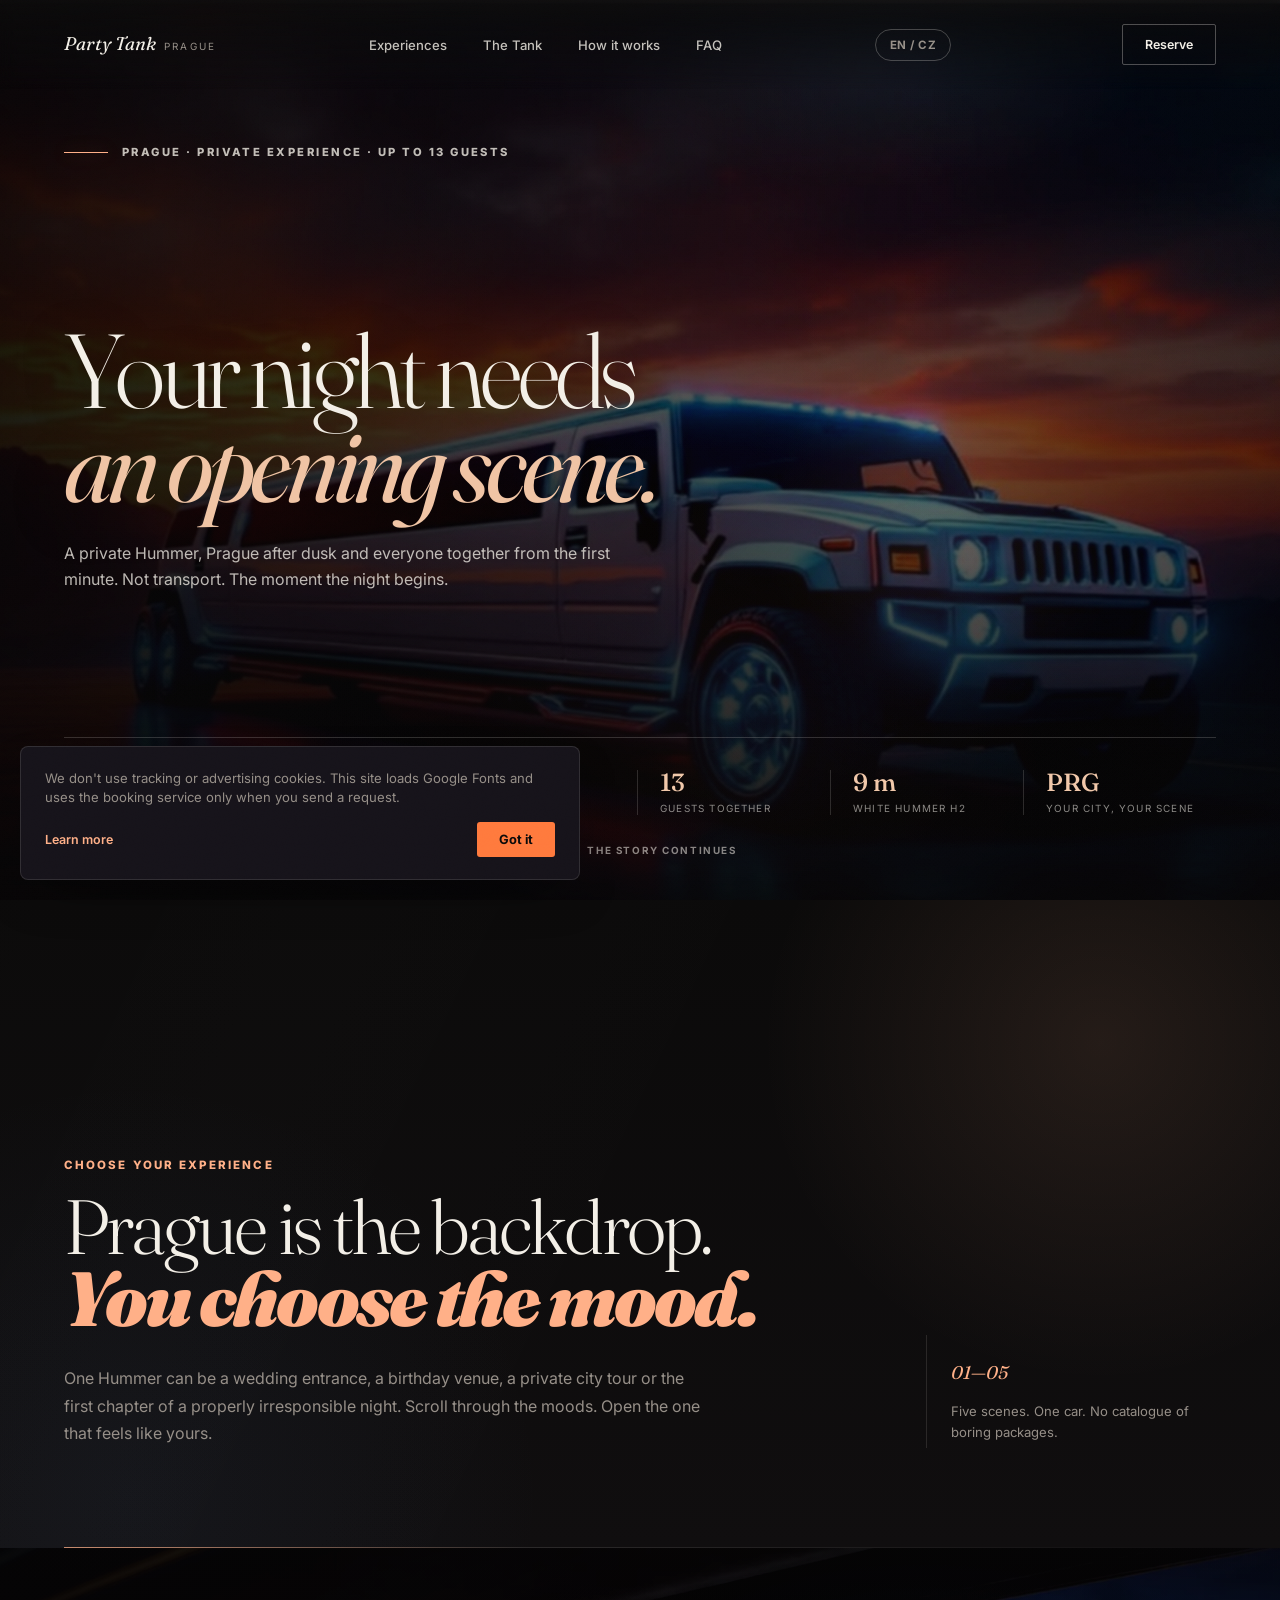
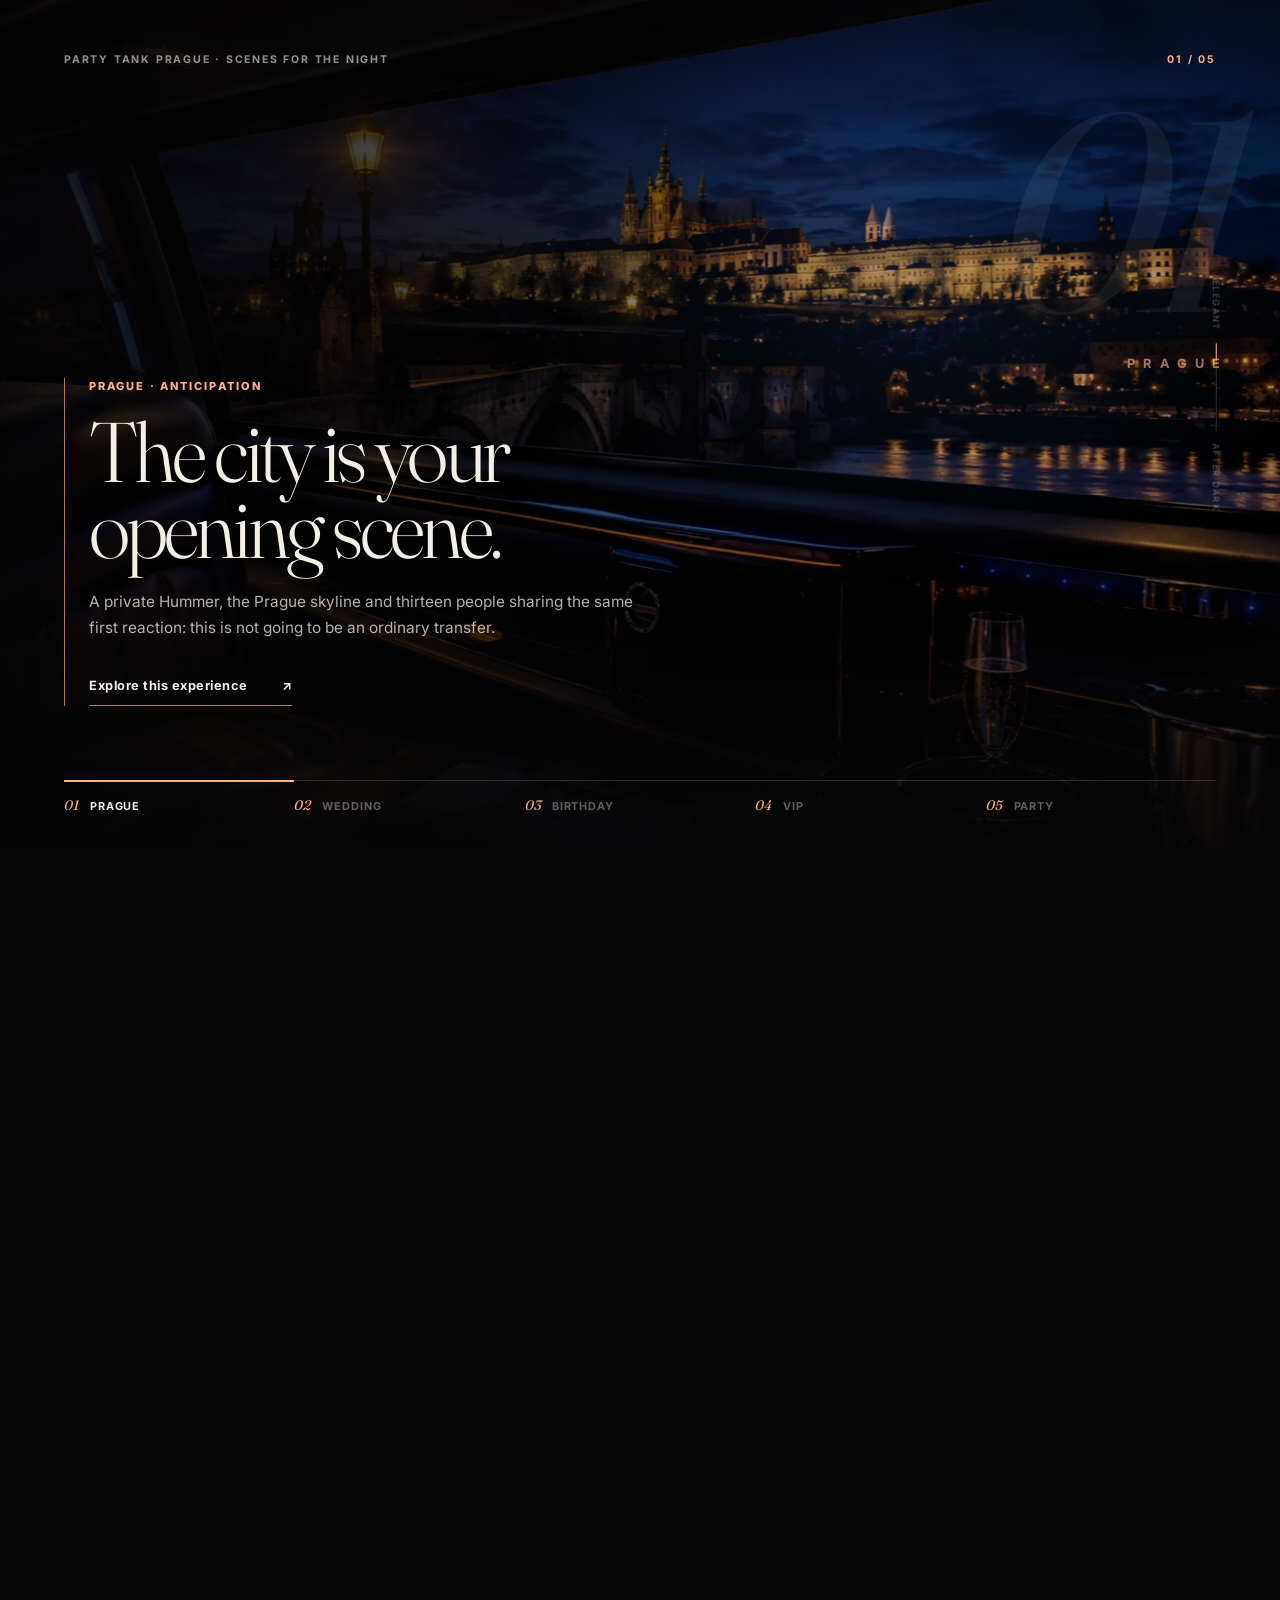
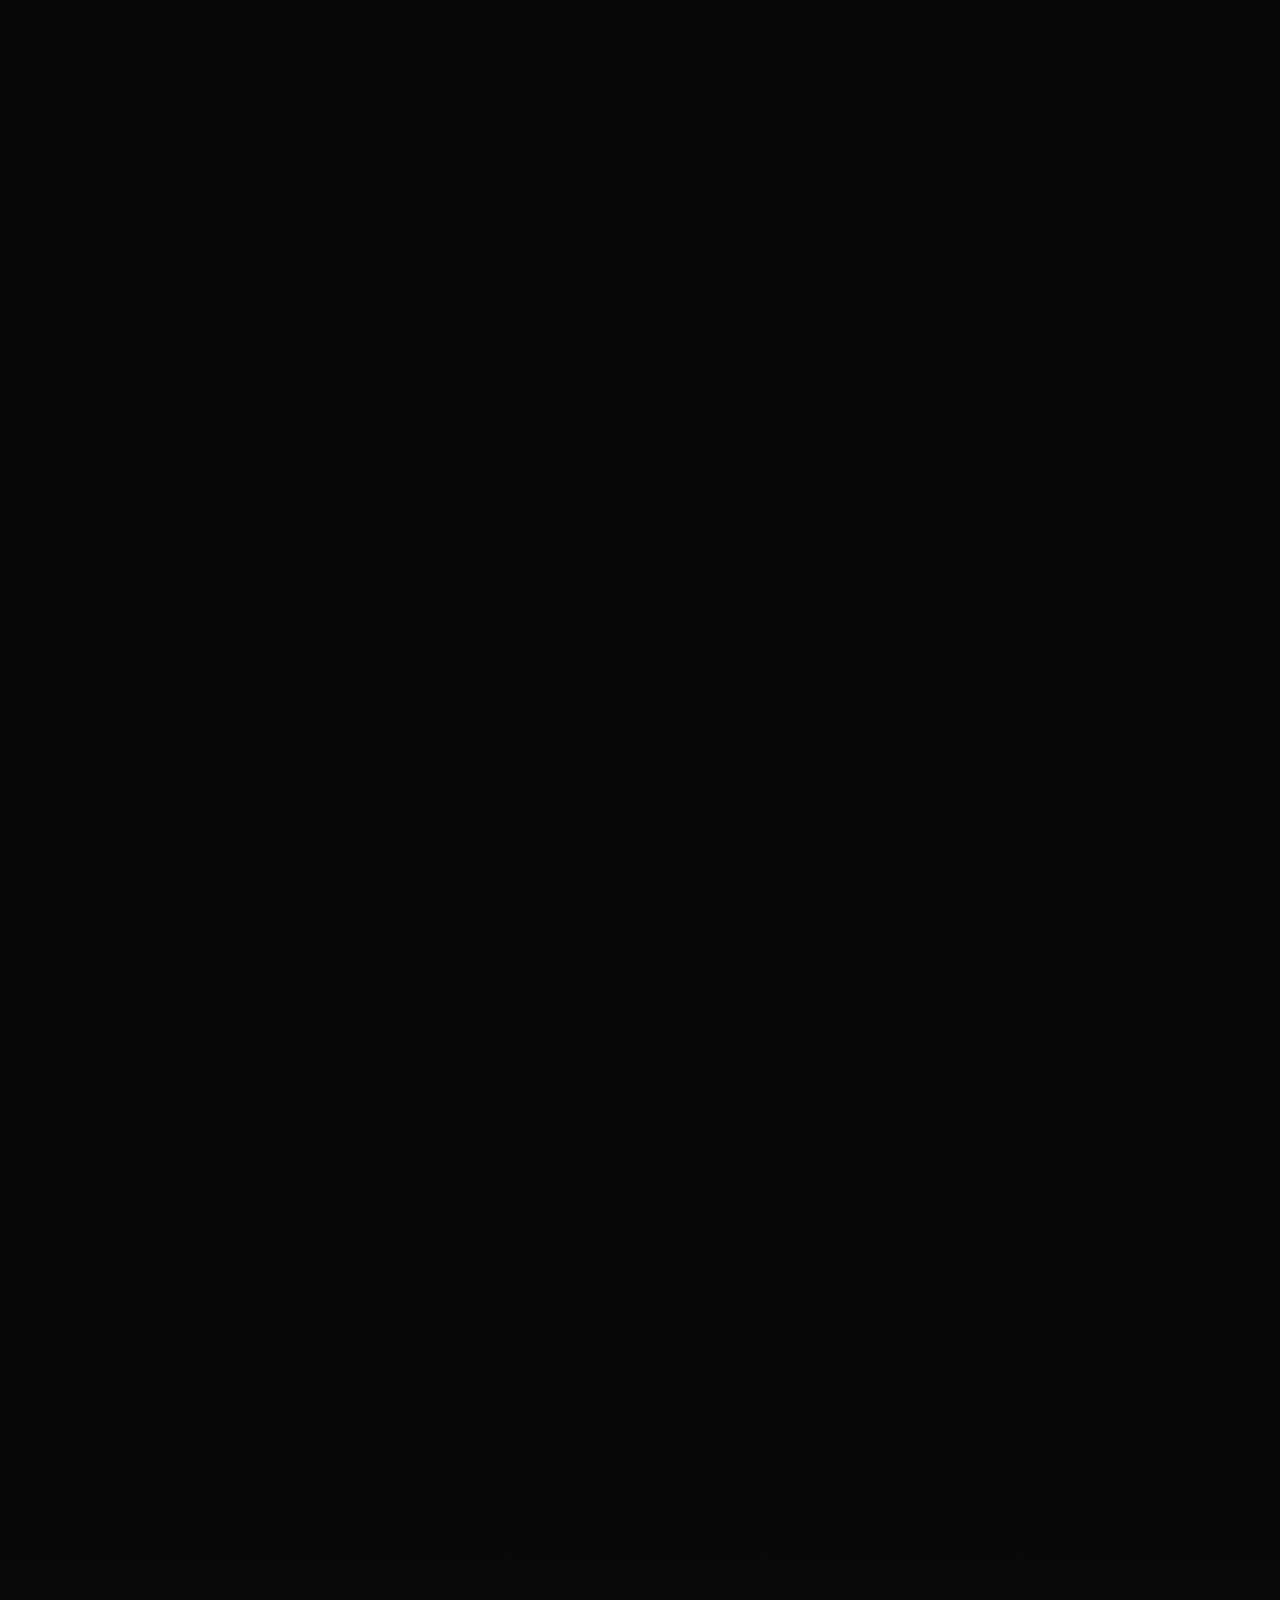
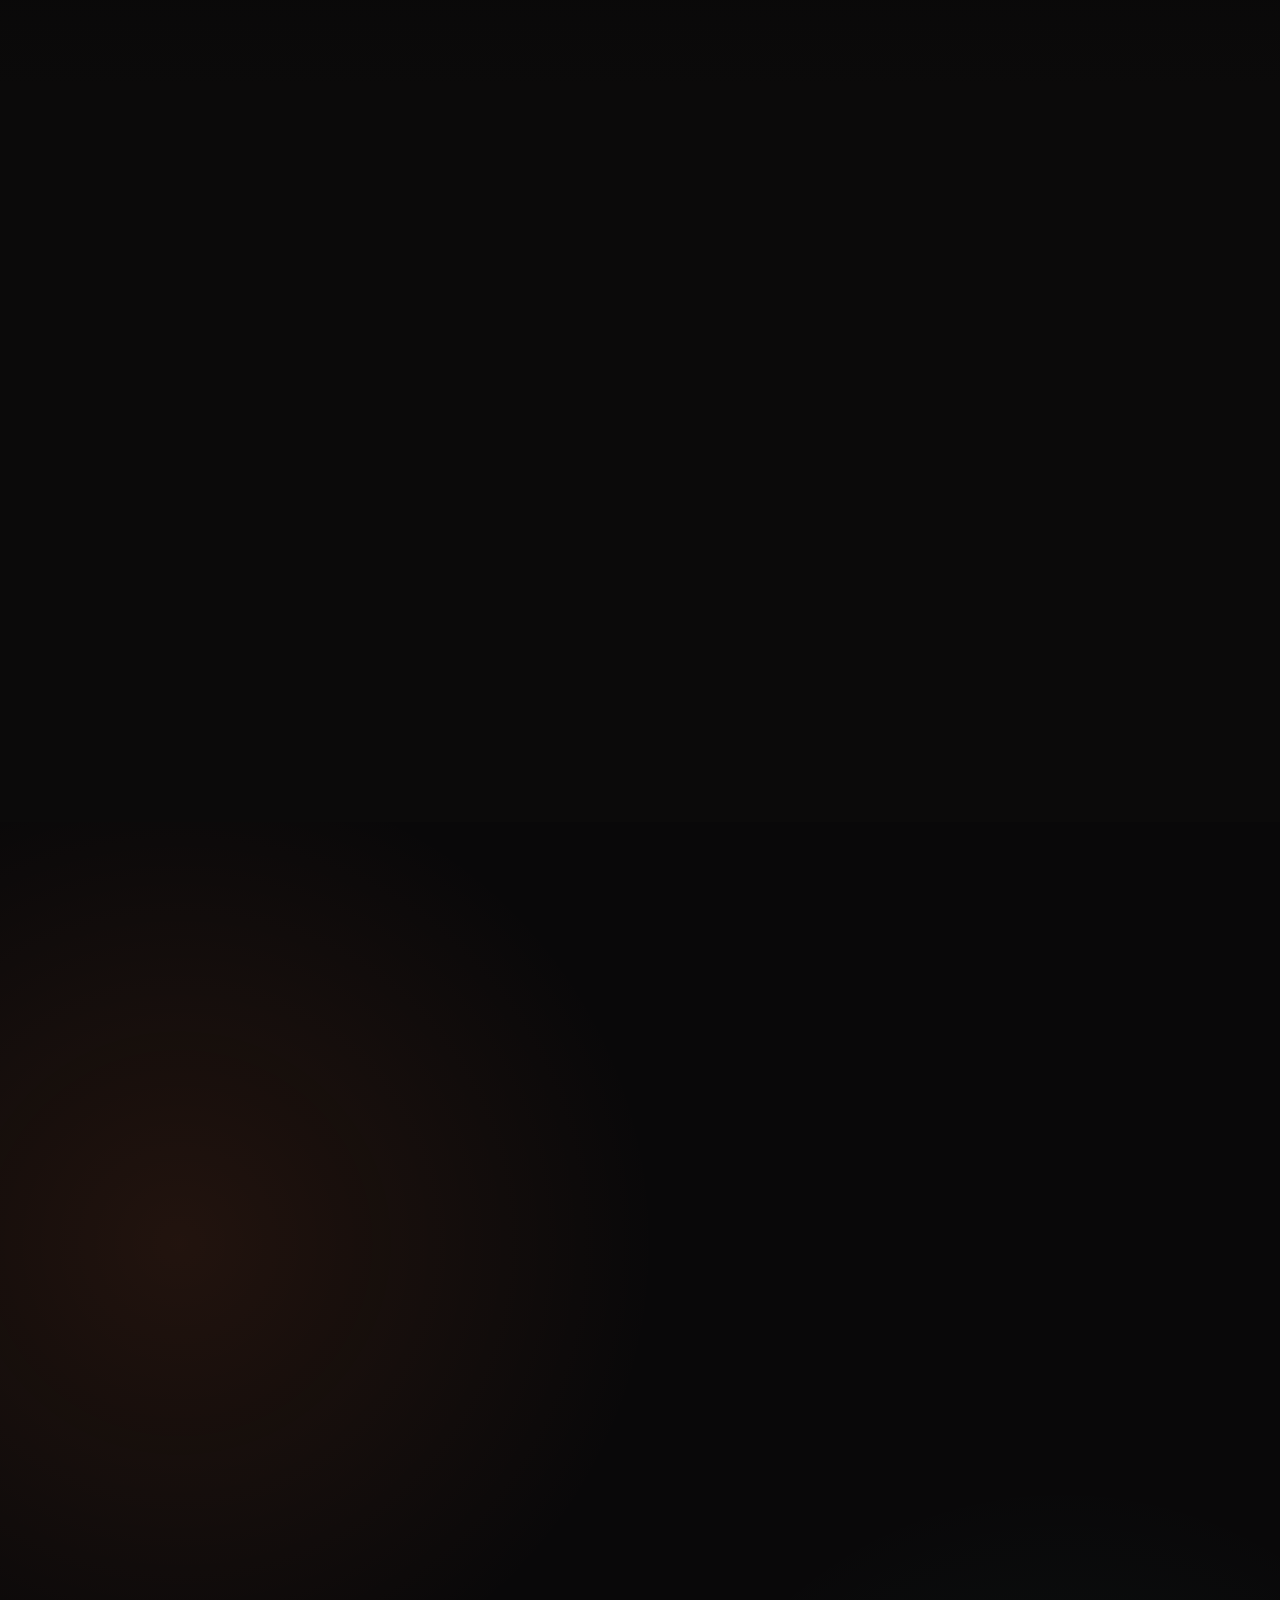
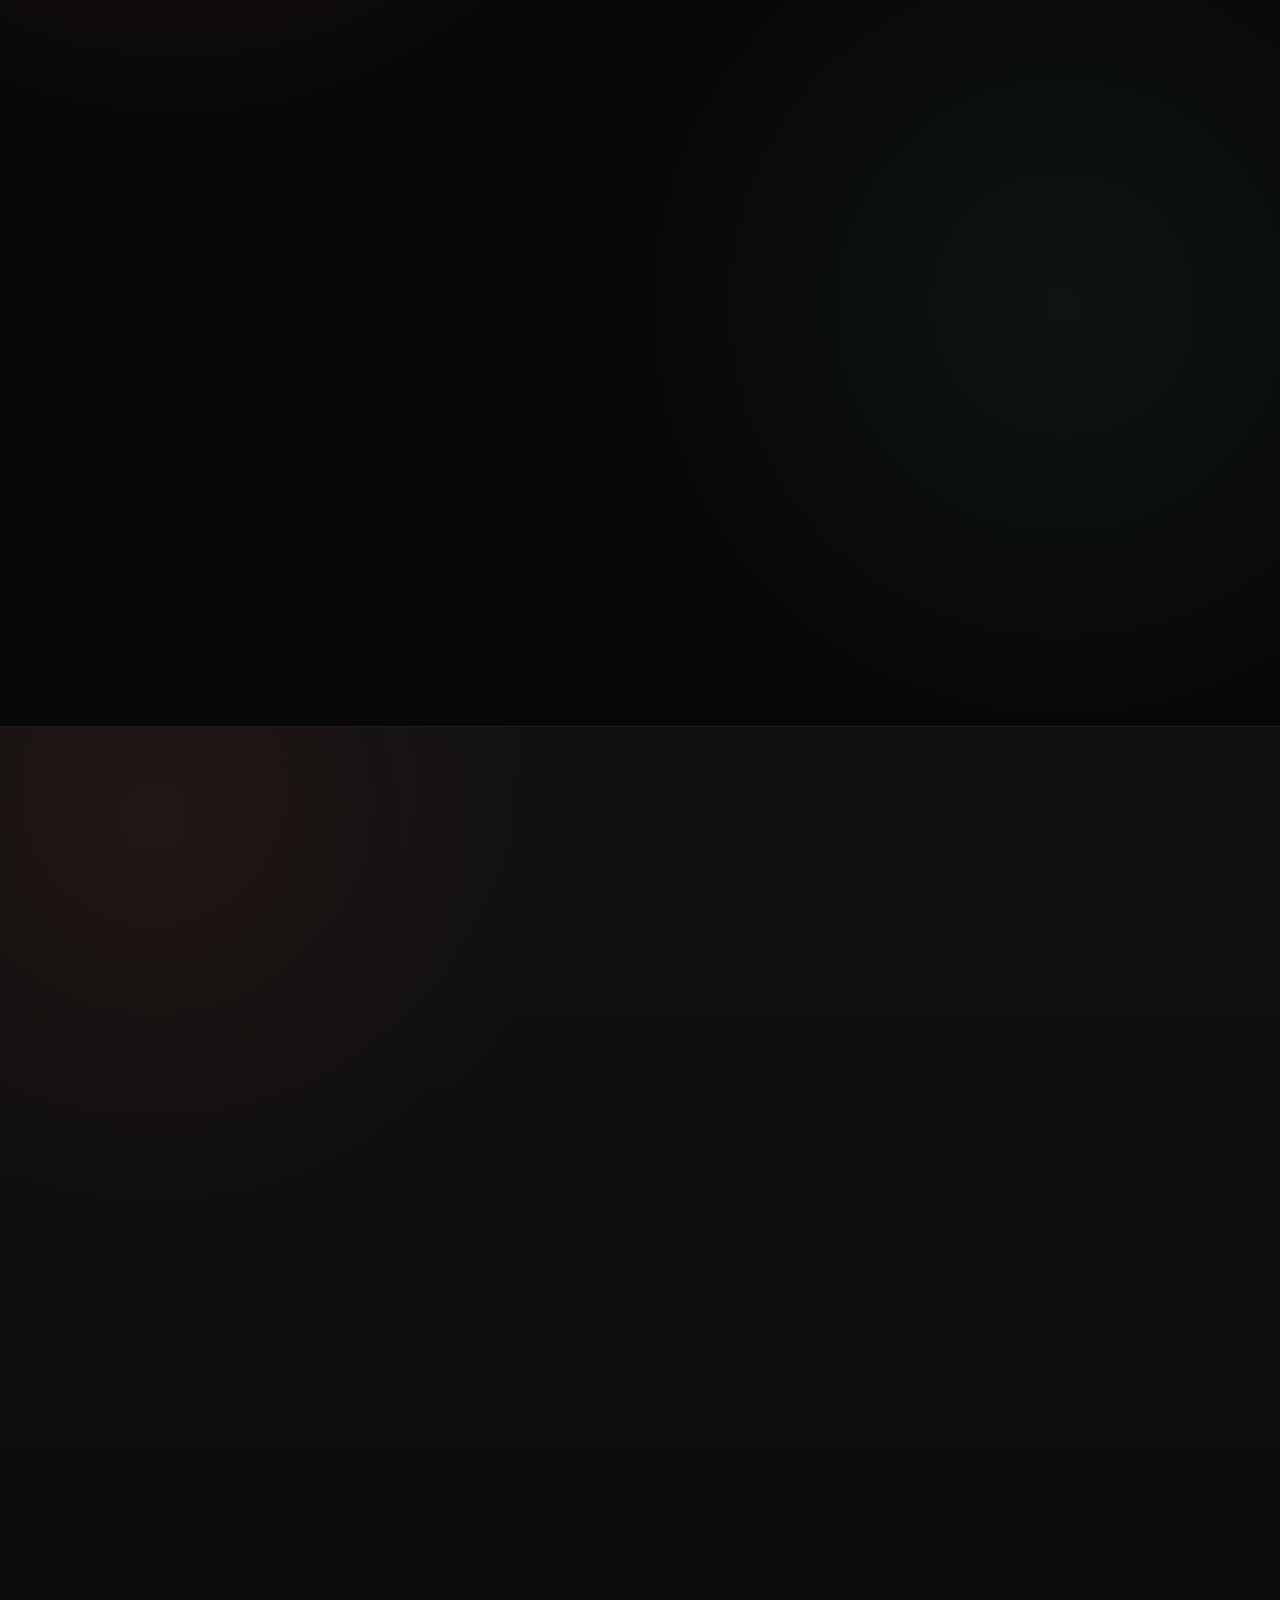
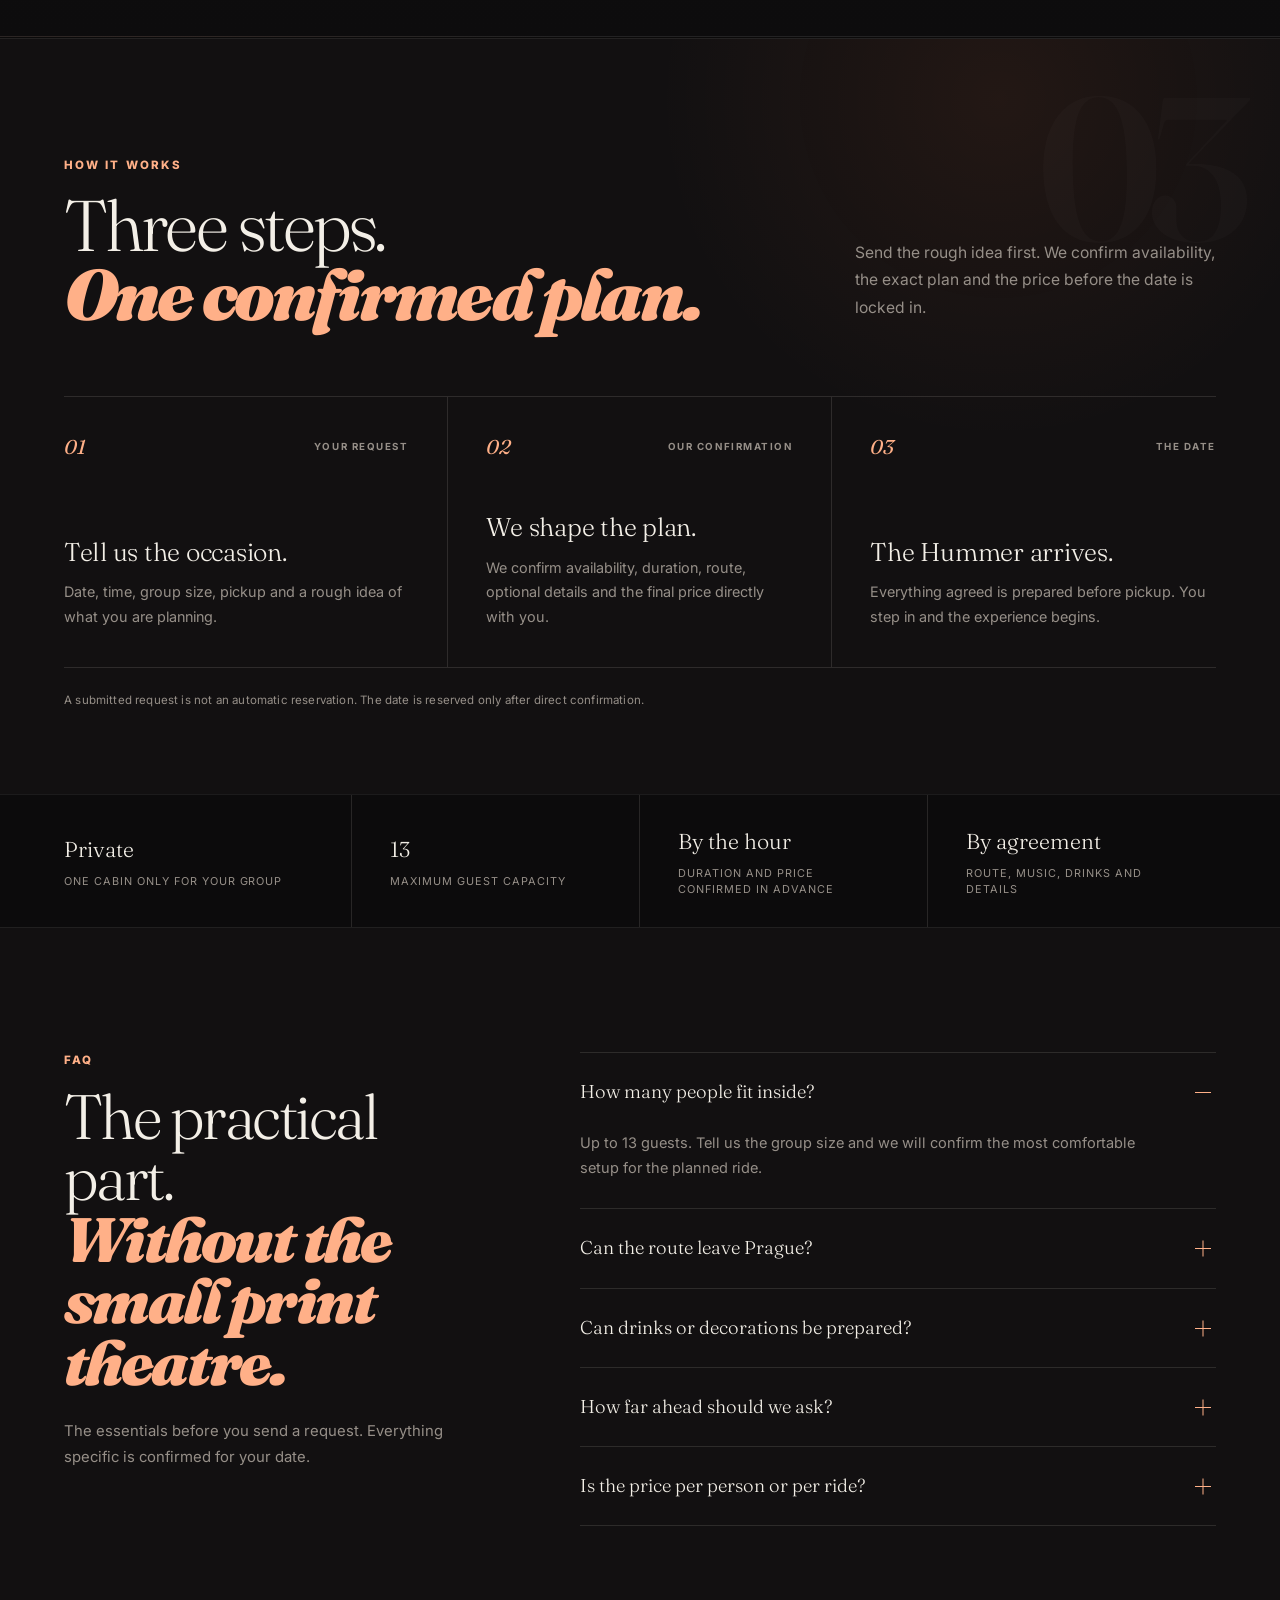
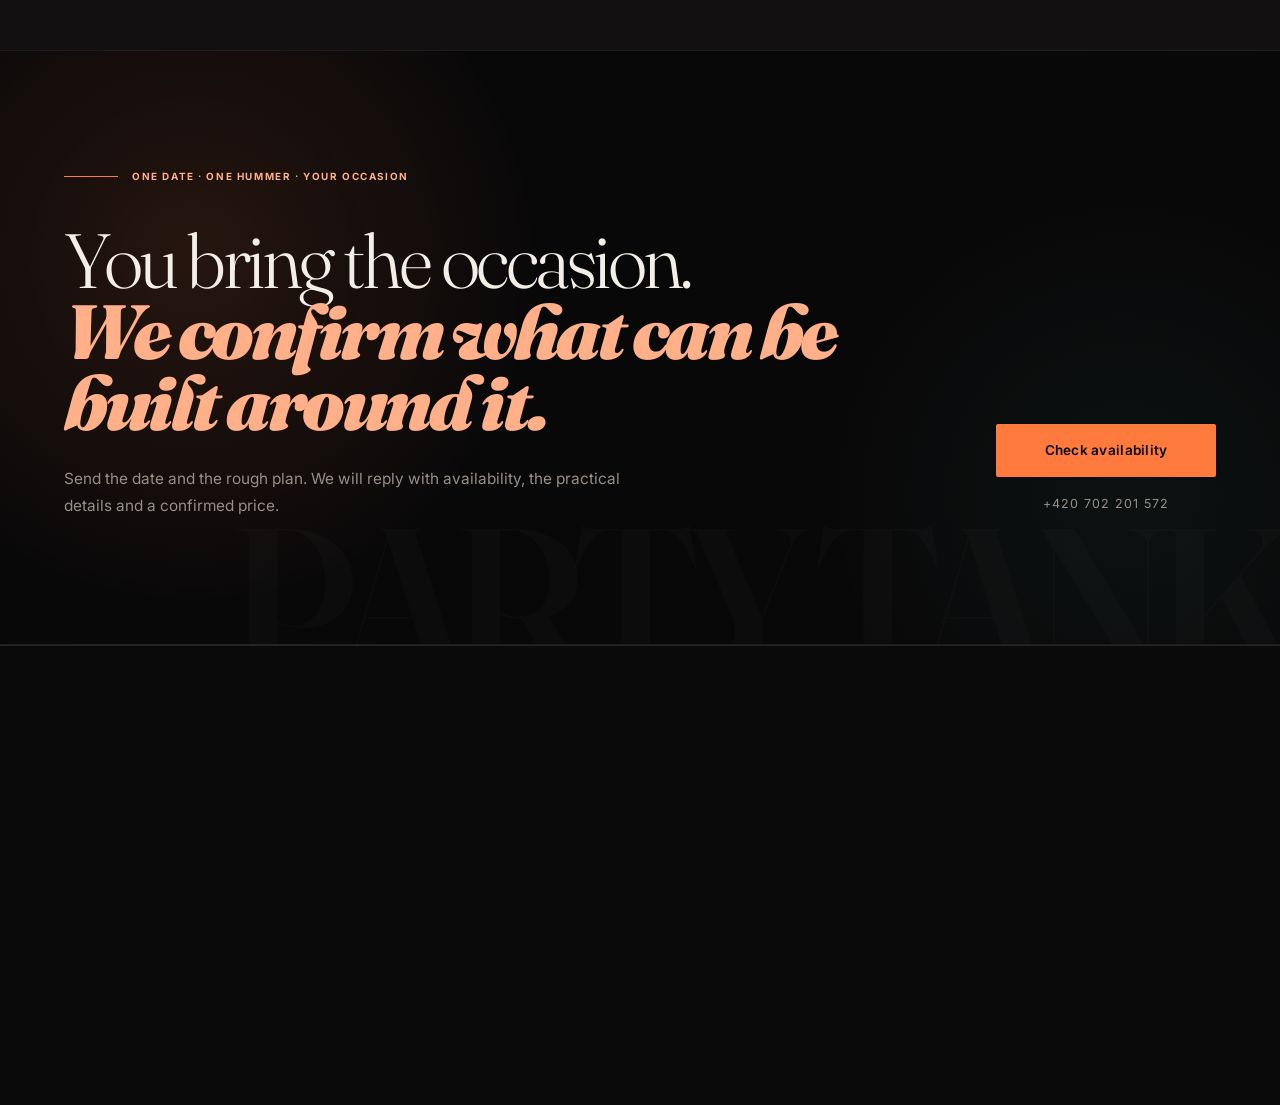
==== commit 0eb12abb: "v9 snad posledna" ====
--- a/index.html
+++ b/index.html
@@ -8,7 +8,7 @@
 <link rel="canonical" href="https://partytankprague.com/">
 
 <!-- Favicon -->
-<link rel="icon" type="image/x-icon" href="/favicon.ico">
+<link rel="icon" type="image/x-icon" href="favicon.ico">
 <link rel="icon" type="image/png" sizes="32x32" href="assets/icon-32.png">
 <link rel="icon" type="image/png" sizes="16x16" href="assets/icon-16.png">
 <link rel="apple-touch-icon" sizes="180x180" href="assets/icon-180.png">
@@ -64,6 +64,8 @@
   ]
 }
 </script>
+
+<link rel="stylesheet" href="assets/booking.css">
 </head>
 <body>
 
@@ -510,7 +512,7 @@
       <span data-booking-progress="3"><i>3</i><b data-i18n="book_step3_short">Contact</b></span>
     </div>
 
-    <form class="booking-flow-v7" id="bookingForm" novalidate>
+    <form class="booking-flow-v7" id="bookingForm" data-booking-engine="v1" novalidate>
       <section class="booking-step-v7 is-active" data-booking-step="1">
         <div class="booking-step-copy-v7">
           <span>01</span>
@@ -527,20 +529,47 @@
           <label><input type="radio" name="occasion" value="other"><span data-i18n="book_occ_other">Other</span></label>
         </fieldset>
 
-        <div class="booking-fields-grid-v7">
-          <label class="booking-field-v7"><span data-i18n="book_date">Date</span><input type="date" name="date" required></label>
-          <label class="booking-field-v7"><span data-i18n="book_time">Preferred time</span><input type="time" name="time"></label>
-          <label class="booking-field-v7"><span data-i18n="book_guests">Guests</span><input type="number" name="guests" min="1" max="13" placeholder="1–13" required></label>
-          <label class="booking-field-v7"><span data-i18n="book_duration">Duration</span>
-            <select name="duration" required>
-              <option value="" data-i18n="book_duration_choose">Choose roughly</option>
-              <option value="1 hour" data-i18n="book_duration_1">1 hour</option>
-              <option value="2 hours" data-i18n="book_duration_2">2 hours</option>
-              <option value="3+ hours" data-i18n="book_duration_3">3 hours or more</option>
-              <option value="not sure" data-i18n="book_duration_unsure">Not sure yet</option>
-            </select>
-          </label>
-        </div>
+        <div class="booking-fields-grid-v7 booking-schedule-grid-v1">
+  <div class="booking-date-field-v2" id="bookingDateField">
+   <span data-i18n="book_date">Date</span>
+   <input type="hidden" name="date" id="bookingDateInput" value="">
+   <button type="button" class="booking-date-trigger-v2 is-placeholder" id="bookingDateTrigger" aria-haspopup="true" aria-expanded="false" aria-controls="bookingCalendar">
+    <span id="bookingDateValue">Choose a date</span>
+    <svg class="booking-date-icon-v2" aria-hidden="true" viewBox="0 0 24 24" width="20" height="20" fill="none" stroke="currentColor" stroke-width="1.7">
+     <rect x="3.5" y="5.5" width="17" height="15" rx="2"></rect>
+     <path d="M7.5 3.5v4M16.5 3.5v4M3.5 9.5h17"></path>
+    </svg>
+   </button>
+  </div>
+  <label class="booking-field-v7"><span data-i18n="book_guests">Guests</span><input type="number" name="guests" min="1" max="13" placeholder="1–13" required></label>
+ </div>
+
+ <div class="booking-calendar-v2" id="bookingCalendar" role="group" aria-labelledby="bookingCalendarLabel" hidden>
+  <div class="booking-calendar-head-v2">
+   <button type="button" class="booking-calendar-nav-v2" id="bookingCalendarPrev" aria-label="Previous month">‹</button>
+   <strong id="bookingCalendarLabel"></strong>
+   <button type="button" class="booking-calendar-nav-v2" id="bookingCalendarNext" aria-label="Next month">›</button>
+  </div>
+  <div class="booking-calendar-weekdays-v2" id="bookingCalendarWeekdays"></div>
+  <div class="booking-calendar-grid-v2" id="bookingCalendarGrid" role="grid"></div>
+ </div>
+
+ <fieldset class="booking-duration-v1">
+  <legend data-i18n="book_duration">Duration</legend>
+  <div class="booking-choice-grid-v1">
+   <label class="booking-choice-v1"><input type="radio" name="duration_minutes" value="60" required><span data-i18n="book_duration_1">1 hour</span></label>
+   <label class="booking-choice-v1"><input type="radio" name="duration_minutes" value="120"><span data-i18n="book_duration_2">2 hours</span></label>
+   <label class="booking-choice-v1"><input type="radio" name="duration_minutes" value="180"><span data-i18n="book_duration_3">3 hours</span></label>
+   <label class="booking-choice-v1"><input type="radio" name="duration_minutes" value="240"><span data-i18n="book_duration_4">4 hours</span></label>
+  </div>
+ </fieldset>
+
+ <fieldset class="booking-slots-v1" id="bookingSlotsFieldset">
+  <legend data-i18n="book_slots">Available start times</legend>
+  <input type="hidden" name="start_time" value="">
+  <p class="booking-slots-status-v1" id="bookingSlotStatus" aria-live="polite" data-i18n="book_slots_hint">Choose a date and duration first.</p>
+  <div class="booking-slots-grid-v1" id="bookingSlots"></div>
+ </fieldset>
       </section>
 
       <section class="booking-step-v7" data-booking-step="2">
@@ -588,20 +617,20 @@
 
         <div class="booking-summary-v7" id="bookingSummary"></div>
         <p class="booking-privacy-v7"><span data-i18n="book_privacy">By sending the request, you ask Party Tank Prague to contact you about this booking.</span> <a href="privacy.html" data-i18n="footer_privacy">Privacy &amp; Cookies</a></p>
-        <p class="booking-form-note-v7" id="formNote" aria-live="polite" data-i18n="book_mail_note">The button prepares an email with your request. The booking is confirmed only after our reply.</p>
+        <p class="booking-form-note-v7" id="formNote" aria-live="polite" data-i18n="book_mail_note">The selected time will be held temporarily while the driver checks the ride.</p>
       </section>
 
       <div class="booking-controls-v7">
         <button class="booking-back-v7" type="button" data-booking-prev hidden data-i18n="book_back">Back</button>
         <button class="btn btn-primary booking-next-v7" type="button" data-booking-next data-i18n="book_next">Continue</button>
-        <button class="btn btn-primary booking-submit-v7" type="submit" hidden data-i18n="book_submit">Prepare booking email</button>
+        <button class="btn btn-primary booking-submit-v7" type="submit" hidden data-i18n="book_submit">Request reservation</button>
       </div>
     </form>
   </div>
 </div>
 
 <div class="cookie-banner" id="cookieBanner">
-  <p data-i18n="cookie_text">We don't use tracking or advertising cookies. This site loads Google Fonts and may use your email application to prepare a booking request.</p>
+  <p data-i18n="cookie_text">We don't use tracking or advertising cookies. This site loads Google Fonts and uses the booking service only when you send a request.</p>
   <div class="cookie-actions">
     <a href="privacy.html" data-i18n="cookie_more">Learn more</a>
     <button id="cookieAccept" data-i18n="cookie_ok">Got it</button>
@@ -609,6 +638,7 @@
 </div>
 
 <script src="assets/translations.js"></script>
+<script src="assets/booking-translations.js"></script>
 <script src="assets/script.js"></script>
 
 <script>
@@ -642,157 +672,9 @@
 })();
 </script>
 
-<script>
-(() => {
-  const modal = document.getElementById('booking');
-  const form = document.getElementById('bookingForm');
-  if (!modal || !form) return;
-
-  const dialog = modal.querySelector('.booking-dialog-v7');
-  const steps = [...modal.querySelectorAll('[data-booking-step]')];
-  const progress = [...modal.querySelectorAll('[data-booking-progress]')];
-  const back = modal.querySelector('[data-booking-prev]');
-  const next = modal.querySelector('[data-booking-next]');
-  const submit = modal.querySelector('.booking-submit-v7');
-  const summary = document.getElementById('bookingSummary');
-  const note = document.getElementById('formNote');
-  let currentStep = 1;
-  let lastFocus = null;
-
-  const langDict = () => {
-    const lang = document.documentElement.lang === 'cs' ? 'cs' : 'en';
-    return (typeof TRANSLATIONS !== 'undefined' && TRANSLATIONS[lang]) ? TRANSLATIONS[lang] : TRANSLATIONS.en;
-  };
-
-  function setStep(step) {
-    currentStep = Math.max(1, Math.min(3, step));
-    steps.forEach((panel, index) => panel.classList.toggle('is-active', index + 1 === currentStep));
-    progress.forEach((item, index) => {
-      item.classList.toggle('is-active', index + 1 === currentStep);
-      item.classList.toggle('is-done', index + 1 < currentStep);
-    });
-    back.hidden = currentStep === 1;
-    next.hidden = currentStep === 3;
-    submit.hidden = currentStep !== 3;
-    if (currentStep === 3) renderSummary();
-    dialog.scrollTop = 0;
-  }
-
-  function validateStep(step) {
-    const panel = modal.querySelector(`[data-booking-step="${step}"]`);
-    if (!panel) return true;
-    const required = [...panel.querySelectorAll('[required]')];
-    for (const field of required) {
-      if (field.type === 'radio') {
-        const checked = panel.querySelector(`input[name="${field.name}"]:checked`);
-        if (!checked) {
-          field.focus();
-          field.reportValidity();
-          return false;
-        }
-      } else if (!field.checkValidity()) {
-        field.reportValidity();
-        field.focus();
-        return false;
-      }
-    }
-    return true;
-  }
-
-  function textForChecked(selector) {
-    return [...form.querySelectorAll(selector)]
-      .filter(input => input.checked)
-      .map(input => input.closest('label')?.querySelector('span')?.textContent?.trim() || input.value)
-      .join(', ');
-  }
-
-  function value(name) {
-    const field = form.elements[name];
-    return field && 'value' in field ? field.value.trim() : '';
-  }
-
-  function renderSummary() {
-    const dict = langDict();
-    const occasion = textForChecked('input[name="occasion"]');
-    const interests = textForChecked('input[name="interests"]') || dict.book_summary_none;
-    const rows = [
-      [dict.book_summary_occasion, occasion],
-      [dict.book_summary_when, [value('date'), value('time')].filter(Boolean).join(' · ')],
-      [dict.book_summary_guests, value('guests')],
-      [dict.book_summary_duration, form.elements.duration?.selectedOptions?.[0]?.textContent || ''],
-      [dict.book_summary_pickup, value('pickup')],
-      [dict.book_summary_route, value('destination') || dict.book_summary_unspecified],
-      [dict.book_summary_interests, interests]
-    ];
-    summary.innerHTML = `<p>${dict.book_summary_title}</p><dl>${rows.map(([label, val]) => `<div><dt>${label}</dt><dd>${val || '—'}</dd></div>`).join('')}</dl>`;
-  }
-
-  function openModal(event) {
-    event?.preventDefault();
-    lastFocus = document.activeElement;
-    modal.classList.add('is-open');
-    modal.setAttribute('aria-hidden', 'false');
-    document.body.classList.add('booking-modal-open-v7');
-    document.getElementById('mobileMenu')?.classList.remove('open');
-    setStep(1);
-    setTimeout(() => modal.querySelector('[data-booking-close]')?.focus(), 30);
-  }
-
-  function closeModal() {
-    modal.classList.remove('is-open');
-    modal.setAttribute('aria-hidden', 'true');
-    document.body.classList.remove('booking-modal-open-v7');
-    if (location.hash === '#booking') history.replaceState(null, '', location.pathname + location.search);
-    lastFocus?.focus?.();
-  }
-
-  document.querySelectorAll('a[href="#booking"], [data-booking-open]').forEach(trigger => trigger.addEventListener('click', openModal));
-  modal.querySelectorAll('[data-booking-close]').forEach(button => button.addEventListener('click', closeModal));
-  next.addEventListener('click', () => { if (validateStep(currentStep)) setStep(currentStep + 1); });
-  back.addEventListener('click', () => setStep(currentStep - 1));
-
-  document.addEventListener('keydown', (event) => {
-    if (!modal.classList.contains('is-open')) return;
-    if (event.key === 'Escape') closeModal();
-    if (event.key === 'Tab') {
-      const focusable = [...modal.querySelectorAll('button:not([hidden]), input:not([disabled]), select:not([disabled]), textarea:not([disabled]), a[href]')].filter(el => el.offsetParent !== null);
-      if (!focusable.length) return;
-      const first = focusable[0], last = focusable[focusable.length - 1];
-      if (event.shiftKey && document.activeElement === first) { event.preventDefault(); last.focus(); }
-      else if (!event.shiftKey && document.activeElement === last) { event.preventDefault(); first.focus(); }
-    }
-  });
-
-  form.addEventListener('submit', (event) => {
-    event.preventDefault();
-    if (!validateStep(3)) return;
-    const dict = langDict();
-    const occasion = textForChecked('input[name="occasion"]');
-    const interests = textForChecked('input[name="interests"]') || dict.book_summary_none;
-    const body = [
-      dict.book_mail_intro,
-      '',
-      `${dict.book_summary_occasion}: ${occasion}`,
-      `${dict.book_summary_when}: ${[value('date'), value('time')].filter(Boolean).join(' · ')}`,
-      `${dict.book_summary_guests}: ${value('guests')}`,
-      `${dict.book_summary_duration}: ${form.elements.duration?.selectedOptions?.[0]?.textContent || ''}`,
-      `${dict.book_summary_pickup}: ${value('pickup')}`,
-      `${dict.book_summary_route}: ${value('destination') || dict.book_summary_unspecified}`,
-      `${dict.book_summary_interests}: ${interests}`,
-      `${dict.book_wishes}: ${value('wishes') || dict.book_summary_unspecified}`,
-      '',
-      `${dict.book_name}: ${value('name')}`,
-      `${dict.book_email}: ${value('email')}`,
-      `${dict.book_phone}: ${value('phone') || '—'}`,
-      `${dict.book_contact_way}: ${form.elements.contact_way?.selectedOptions?.[0]?.textContent || ''}`
-    ].join('\n');
-    const subject = `${dict.book_mail_subject} · ${value('date') || occasion}`;
-    note.textContent = dict.book_mail_opened;
-    window.location.href = `mailto:info@partytankprague.com?subject=${encodeURIComponent(subject)}&body=${encodeURIComponent(body)}`;
-  });
-
-  if (location.hash === '#booking') openModal();
-})();
-</script>
+
+
+<script src="assets/booking-config.js"></script>
+<script src="assets/booking.js"></script>
 </body>
 </html>
--- a/assets/booking.css
+++ b/assets/booking.css
@@ -0,0 +1,749 @@
+/* Party Tank Booking V1 additions. Existing V7 modal styling remains intact. */
+.booking-schedule-grid-v1 {
+  align-items: end;
+}
+
+.booking-duration-v1,
+.booking-slots-v1 {
+  border: 0;
+  margin: 1.1rem 0 0;
+  padding: 0;
+  min-width: 0;
+}
+
+.booking-duration-v1 legend,
+.booking-slots-v1 legend {
+  margin-bottom: .65rem;
+  font-size: .78rem;
+  font-weight: 700;
+  letter-spacing: .11em;
+  text-transform: uppercase;
+  color: rgba(255, 255, 255, .72);
+}
+
+.booking-choice-grid-v1,
+.booking-slots-grid-v1 {
+  display: grid;
+  grid-template-columns: repeat(4, minmax(0, 1fr));
+  gap: .55rem;
+}
+
+.booking-choice-v1,
+.booking-slot-v1 {
+  position: relative;
+  display: flex;
+  min-width: 0;
+}
+
+.booking-choice-v1 input,
+.booking-slot-v1 input {
+  position: absolute;
+  inline-size: 1px;
+  block-size: 1px;
+  opacity: 0;
+  pointer-events: none;
+}
+
+.booking-choice-v1 span,
+.booking-slot-v1 span {
+  display: grid;
+  width: 100%;
+  min-height: 3rem;
+  place-items: center;
+  padding: .72rem .55rem;
+  border: 1px solid rgba(255, 255, 255, .16);
+  border-radius: .55rem;
+  background: rgba(255, 255, 255, .035);
+  color: rgba(255, 255, 255, .86);
+  font-size: .9rem;
+  line-height: 1;
+  cursor: pointer;
+  transition: border-color .18s ease, background .18s ease, color .18s ease, transform .18s ease;
+}
+
+.booking-choice-v1:hover span,
+.booking-slot-v1:hover span {
+  border-color: rgba(214, 184, 116, .7);
+  transform: translateY(-1px);
+}
+
+.booking-choice-v1 input:focus-visible + span,
+.booking-slot-v1 input:focus-visible + span {
+  outline: 2px solid #e0c27d;
+  outline-offset: 2px;
+}
+
+.booking-choice-v1 input:checked + span,
+.booking-slot-v1 input:checked + span {
+  border-color: #d8b66d;
+  background: rgba(216, 182, 109, .16);
+  color: #f1d99d;
+}
+
+.booking-slots-status-v1 {
+  min-height: 1.35rem;
+  margin: 0 0 .7rem;
+  color: rgba(255, 255, 255, .56);
+  font-size: .86rem;
+}
+
+.booking-slots-status-v1.is-error {
+  color: #ffaaa3;
+}
+
+.booking-slots-v1.is-loading .booking-slots-grid-v1 {
+  opacity: .45;
+  pointer-events: none;
+}
+
+.booking-form-note-v7.is-error {
+  color: #ffaaa3;
+}
+
+.booking-form-note-v7.is-success {
+  color: #b8e2ba;
+}
+
+.booking-submit-v7[disabled] {
+  cursor: wait;
+  opacity: .65;
+}
+
+.booking-success-v1 {
+  padding: clamp(1.3rem, 3vw, 2.4rem) 0 .4rem;
+}
+
+.booking-success-v1[hidden] {
+  display: none;
+}
+
+.booking-success-v1 .booking-success-mark-v1 {
+  display: grid;
+  width: 3.4rem;
+  height: 3.4rem;
+  margin-bottom: 1.2rem;
+  place-items: center;
+  border: 1px solid rgba(216, 182, 109, .65);
+  border-radius: 50%;
+  color: #e0c27d;
+  font-size: 1.35rem;
+}
+
+.booking-success-v1 h3 {
+  margin: .35rem 0 .75rem;
+  font-size: clamp(1.55rem, 4vw, 2.4rem);
+  line-height: 1.05;
+}
+
+.booking-success-v1 > p {
+  max-width: 42rem;
+  color: rgba(255, 255, 255, .66);
+}
+
+.booking-success-id-v1 {
+  display: inline-grid;
+  gap: .25rem;
+  margin: 1.35rem 0;
+  padding: .9rem 1rem;
+  border: 1px solid rgba(255, 255, 255, .14);
+  border-radius: .55rem;
+  background: rgba(255, 255, 255, .035);
+}
+
+.booking-success-id-v1 span {
+  color: rgba(255, 255, 255, .5);
+  font-size: .72rem;
+  letter-spacing: .1em;
+  text-transform: uppercase;
+}
+
+.booking-success-id-v1 strong {
+  color: #f1d99d;
+  font-size: 1rem;
+  letter-spacing: .035em;
+}
+
+.booking-success-actions-v1 {
+  display: flex;
+  flex-wrap: wrap;
+  gap: .7rem;
+  margin-top: .2rem;
+}
+
+.booking-secondary-v1 {
+  border: 1px solid rgba(255, 255, 255, .2);
+  background: transparent;
+  color: rgba(255, 255, 255, .82);
+}
+
+.booking-visually-hidden-v1 {
+  position: absolute !important;
+  width: 1px !important;
+  height: 1px !important;
+  padding: 0 !important;
+  margin: -1px !important;
+  overflow: hidden !important;
+  clip: rect(0, 0, 0, 0) !important;
+  white-space: nowrap !important;
+  border: 0 !important;
+}
+
+@media (max-width: 720px) {
+  .booking-choice-grid-v1,
+  .booking-slots-grid-v1 {
+    grid-template-columns: repeat(2, minmax(0, 1fr));
+  }
+
+  .booking-choice-v1 span,
+  .booking-slot-v1 span {
+    min-height: 2.75rem;
+  }
+}
+
+/* V1.1 custom calendar. Native date inputs vary wildly across browsers, because apparently dates needed vendor folklore. */
+.booking-date-field-v2 {
+  display: flex;
+  flex-direction: column;
+  gap: 8px;
+  color: var(--ink-dim, rgba(255, 255, 255, .66));
+  font-size: .69rem;
+  font-weight: 700;
+  letter-spacing: .075em;
+  text-transform: uppercase;
+}
+
+.booking-date-trigger-v2 {
+  display: flex;
+  width: 100%;
+  min-height: 50px;
+  align-items: center;
+  justify-content: space-between;
+  gap: 14px;
+  padding: 13px 14px;
+  border: 1px solid var(--line, rgba(255, 255, 255, .16));
+  border-radius: 3px;
+  background: #0b0a0a;
+  color: var(--ink, rgba(255, 255, 255, .92));
+  font: 400 .91rem/1.4 var(--body, sans-serif);
+  letter-spacing: 0;
+  text-align: left;
+  text-transform: none;
+  cursor: pointer;
+  outline: none;
+  transition: border-color .2s, box-shadow .2s, background .2s;
+}
+
+.booking-date-trigger-v2:hover,
+.booking-date-trigger-v2:focus-visible,
+.booking-date-trigger-v2[aria-expanded="true"] {
+  border-color: var(--copper, #ff7a3d);
+  box-shadow: 0 0 0 3px rgba(255, 122, 61, .08);
+}
+
+.booking-date-trigger-v2.is-placeholder {
+  color: rgba(243, 239, 231, .48);
+}
+
+.booking-date-icon-v2 {
+  flex: 0 0 auto;
+  color: var(--copper-soft, #ffb088);
+  font-size: 1.08rem;
+  line-height: 1;
+}
+
+.booking-date-field-v2.is-error .booking-date-trigger-v2 {
+  border-color: #ff8178;
+  box-shadow: 0 0 0 3px rgba(255, 100, 90, .08);
+}
+
+.booking-calendar-v2 {
+  margin: -8px 0 25px;
+  padding: 17px;
+  border: 1px solid rgba(243, 239, 231, .14);
+  border-radius: 5px;
+  background:
+    radial-gradient(circle at 85% 10%, rgba(255, 122, 61, .09), transparent 32%),
+    #0b0a0a;
+  box-shadow: 0 18px 48px rgba(0, 0, 0, .34);
+}
+
+.booking-calendar-v2[hidden] {
+  display: none !important;
+}
+
+.booking-calendar-head-v2 {
+  display: grid;
+  grid-template-columns: 40px 1fr 40px;
+  align-items: center;
+  gap: 8px;
+  margin-bottom: 14px;
+}
+
+.booking-calendar-head-v2 strong {
+  color: var(--ink, rgba(255, 255, 255, .92));
+  font-family: var(--display, serif);
+  font-size: 1.08rem;
+  font-weight: 500;
+  line-height: 1.2;
+  text-align: center;
+  text-transform: none;
+}
+
+.booking-calendar-nav-v2 {
+  display: grid;
+  width: 40px;
+  height: 40px;
+  place-items: center;
+  border: 1px solid var(--line, rgba(255, 255, 255, .16));
+  border-radius: 50%;
+  background: transparent;
+  color: var(--ink, rgba(255, 255, 255, .92));
+  font-size: 1.35rem;
+  line-height: 1;
+  cursor: pointer;
+  transition: border-color .18s, color .18s, background .18s;
+}
+
+.booking-calendar-nav-v2:hover:not(:disabled),
+.booking-calendar-nav-v2:focus-visible {
+  border-color: var(--copper, #ff7a3d);
+  background: rgba(255, 122, 61, .08);
+  color: var(--copper-soft, #ffb088);
+  outline: none;
+}
+
+.booking-calendar-nav-v2:disabled {
+  opacity: .25;
+  cursor: not-allowed;
+}
+
+.booking-calendar-weekdays-v2,
+.booking-calendar-grid-v2 {
+  display: grid;
+  grid-template-columns: repeat(7, minmax(0, 1fr));
+  gap: 6px;
+}
+
+.booking-calendar-weekdays-v2 {
+  margin-bottom: 7px;
+}
+
+.booking-calendar-weekdays-v2 span {
+  padding: 3px 0;
+  color: rgba(243, 239, 231, .42);
+  font-size: .62rem;
+  font-weight: 800;
+  letter-spacing: .06em;
+  text-align: center;
+  text-transform: uppercase;
+}
+
+.booking-calendar-blank-v2 {
+  min-height: 42px;
+}
+
+.booking-calendar-day-v2 {
+  position: relative;
+  min-width: 0;
+  min-height: 42px;
+  border: 1px solid transparent;
+  border-radius: 3px;
+  background: rgba(243, 239, 231, .025);
+  color: rgba(243, 239, 231, .82);
+  font: 600 .82rem/1 var(--body, sans-serif);
+  cursor: pointer;
+  transition: border-color .16s, background .16s, color .16s, transform .16s;
+}
+
+.booking-calendar-day-v2:hover:not(:disabled),
+.booking-calendar-day-v2:focus-visible {
+  border-color: rgba(255, 176, 136, .56);
+  background: rgba(255, 122, 61, .08);
+  color: var(--ink, #fff);
+  outline: none;
+  transform: translateY(-1px);
+}
+
+.booking-calendar-day-v2.is-today::after {
+  content: "";
+  position: absolute;
+  left: 50%;
+  bottom: 5px;
+  width: 3px;
+  height: 3px;
+  border-radius: 50%;
+  background: var(--copper-soft, #ffb088);
+  transform: translateX(-50%);
+}
+
+.booking-calendar-day-v2.is-selected {
+  border-color: var(--copper, #ff7a3d);
+  background: rgba(255, 122, 61, .18);
+  color: var(--copper-soft, #ffb088);
+  box-shadow: inset 0 0 0 1px rgba(255, 122, 61, .08);
+}
+
+.booking-calendar-day-v2:disabled {
+  color: rgba(243, 239, 231, .18);
+  background: transparent;
+  cursor: not-allowed;
+}
+
+@media (max-width: 600px) {
+  .booking-calendar-v2 {
+    margin-top: -4px;
+    padding: 13px 10px;
+  }
+
+  .booking-calendar-head-v2 {
+    grid-template-columns: 38px 1fr 38px;
+  }
+
+  .booking-calendar-nav-v2 {
+    width: 38px;
+    height: 38px;
+  }
+
+  .booking-calendar-weekdays-v2,
+  .booking-calendar-grid-v2 {
+    gap: 4px;
+  }
+
+  .booking-calendar-blank-v2,
+  .booking-calendar-day-v2 {
+    min-height: 39px;
+  }
+}
+
+/* V1.2 modal shell and responsive polish.
+   Keep the booking flow scrollable without the browser's 1998-looking rail. */
+.booking-dialog-v7 {
+  display: grid;
+  grid-template-rows: auto auto minmax(0, 1fr);
+  overflow: hidden;
+}
+
+.booking-dialog-head-v7 {
+  position: relative;
+  top: auto;
+}
+
+.booking-flow-v7 {
+  display: flex;
+  min-width: 0;
+  min-height: 0;
+  max-width: 100%;
+  flex-direction: column;
+  overflow-x: hidden;
+  overflow-y: auto;
+  overscroll-behavior: contain;
+  scrollbar-width: none;
+  -ms-overflow-style: none;
+  -webkit-overflow-scrolling: touch;
+}
+
+.booking-flow-v7::-webkit-scrollbar {
+  display: none;
+  width: 0;
+  height: 0;
+}
+
+.booking-step-v7,
+.booking-step-v7.is-active,
+.booking-fields-grid-v7,
+.booking-field-v7,
+.booking-summary-v7,
+.booking-summary-v7 dl,
+.booking-summary-v7 dl div,
+.booking-calendar-v2,
+.booking-choice-grid-v1,
+.booking-slots-grid-v1 {
+  min-width: 0;
+  max-width: 100%;
+  box-sizing: border-box;
+}
+
+.booking-step-v7.is-active {
+  flex: 0 0 auto;
+}
+
+.booking-controls-v7 {
+  position: sticky;
+  bottom: -34px;
+  z-index: 5;
+  margin: auto -34px -34px;
+  padding: 24px 34px 22px;
+  border-top: 1px solid var(--line, rgba(255, 255, 255, .14));
+  background:
+    linear-gradient(to bottom, rgba(13, 12, 13, .72), rgba(13, 12, 13, .98) 24%, #0d0c0d 100%);
+  backdrop-filter: blur(14px);
+  -webkit-backdrop-filter: blur(14px);
+}
+
+.booking-summary-v7 dt {
+  font-size: .73rem;
+  line-height: 1.45;
+}
+
+.booking-summary-v7 dd {
+  font-size: .82rem;
+  line-height: 1.45;
+}
+
+.booking-date-trigger-v2,
+.booking-calendar-nav-v2,
+.booking-calendar-day-v2,
+.booking-choice-v1 span,
+.booking-slot-v1 span,
+.booking-next-v7,
+.booking-submit-v7,
+.booking-back-v7 {
+  touch-action: manipulation;
+}
+
+@media (max-width: 760px) {
+  .booking-modal-v7 {
+    padding: 12px;
+  }
+
+  .booking-dialog-v7 {
+    width: 100%;
+    max-height: calc(100dvh - 24px);
+  }
+
+  .booking-dialog-head-v7 {
+    padding: 22px 22px 18px;
+  }
+
+  .booking-progress-v7 {
+    padding-inline: 22px;
+  }
+
+  .booking-flow-v7 {
+    padding: 26px 22px 0;
+  }
+
+  .booking-fields-grid-v7 {
+    grid-template-columns: 1fr;
+    gap: 14px;
+  }
+
+  .booking-occasion-v7,
+  .booking-interests-v7 {
+    grid-template-columns: repeat(2, minmax(0, 1fr));
+  }
+
+  .booking-summary-v7 dl {
+    grid-template-columns: 1fr;
+  }
+
+  .booking-controls-v7 {
+    bottom: 0;
+    margin: auto -22px 0;
+    padding: 15px 22px calc(15px + env(safe-area-inset-bottom));
+  }
+}
+
+@media (max-width: 600px) {
+  .booking-modal-v7 {
+    padding: 0;
+    place-items: stretch;
+  }
+
+  .booking-dialog-v7 {
+    width: 100%;
+    height: 100dvh;
+    max-height: 100dvh;
+    border: 0;
+    border-radius: 0;
+  }
+
+  .booking-dialog-head-v7 {
+    padding:
+      calc(16px + env(safe-area-inset-top))
+      max(5vw, 16px)
+      15px;
+  }
+
+  .booking-dialog-head-v7 h2 {
+    font-size: clamp(1.55rem, 7vw, 1.85rem);
+  }
+
+  .booking-close-v7 {
+    width: 40px;
+    height: 40px;
+  }
+
+  .booking-progress-v7 {
+    padding-inline: max(5vw, 16px);
+  }
+
+  .booking-progress-v7 span {
+    min-width: 0;
+    justify-content: center;
+    gap: 6px;
+    padding: 12px 2px;
+    white-space: nowrap;
+  }
+
+  .booking-flow-v7 {
+    padding: 22px max(5vw, 16px) 0;
+  }
+
+  .booking-step-copy-v7 {
+    gap: 12px;
+    margin-bottom: 22px;
+  }
+
+  .booking-step-copy-v7 > span {
+    font-size: 1.05rem;
+  }
+
+  .booking-step-copy-v7 h3 {
+    font-size: 1.32rem;
+  }
+
+  .booking-step-copy-v7 p {
+    font-size: .82rem;
+  }
+
+  .booking-field-v7 input,
+  .booking-field-v7 select,
+  .booking-field-v7 textarea,
+  .booking-date-trigger-v2 {
+    font-size: 16px;
+  }
+
+  .booking-choice-grid-v1,
+  .booking-slots-grid-v1 {
+    grid-template-columns: repeat(2, minmax(0, 1fr));
+  }
+
+  .booking-choice-v1 span,
+  .booking-slot-v1 span {
+    min-height: 48px;
+    padding: 12px 8px;
+    font-size: .84rem;
+  }
+
+  .booking-calendar-v2 {
+    margin: -2px 0 22px;
+    padding: 13px 10px 14px;
+  }
+
+  .booking-calendar-weekdays-v2,
+  .booking-calendar-grid-v2 {
+    gap: 4px;
+  }
+
+  .booking-calendar-blank-v2,
+  .booking-calendar-day-v2 {
+    min-height: clamp(38px, 11vw, 44px);
+  }
+
+  .booking-summary-v7 {
+    padding: 16px;
+  }
+
+  .booking-summary-v7 dl div {
+    grid-template-columns: minmax(88px, .68fr) minmax(0, 1fr);
+    gap: 10px;
+    padding: 10px 0;
+  }
+
+  .booking-summary-v7 dt {
+    font-size: .71rem;
+  }
+
+  .booking-summary-v7 dd {
+    font-size: .8rem;
+  }
+
+  .booking-controls-v7 {
+    position: sticky;
+    left: auto;
+    right: auto;
+    bottom: 0;
+    margin: auto calc(-1 * max(5vw, 16px)) 0;
+    padding:
+      12px
+      max(5vw, 16px)
+      calc(12px + env(safe-area-inset-bottom));
+  }
+
+  .booking-back-v7 {
+    flex: 0 0 auto;
+    margin-right: 0;
+  }
+
+  .booking-next-v7,
+  .booking-submit-v7 {
+    min-width: 0;
+    flex: 1 1 auto;
+  }
+}
+
+@media (max-width: 380px) {
+  .booking-dialog-head-v7 .eyebrow {
+    font-size: .58rem;
+  }
+
+  .booking-progress-v7 span {
+    gap: 4px;
+    font-size: .52rem;
+    letter-spacing: .055em;
+  }
+
+  .booking-progress-v7 i {
+    width: 19px;
+    height: 19px;
+  }
+
+  .booking-occasion-v7 span,
+  .booking-interests-v7 span {
+    min-height: 50px;
+    padding-inline: 6px;
+    font-size: .67rem;
+  }
+
+  .booking-summary-v7 dl div {
+    grid-template-columns: 1fr;
+    gap: 3px;
+  }
+
+  .booking-summary-v7 dd {
+    text-align: left;
+  }
+
+  .booking-controls-v7 {
+    gap: 8px;
+  }
+
+  .booking-submit-v7,
+  .booking-next-v7 {
+    padding-inline: 10px;
+    font-size: .72rem;
+  }
+}
+
+@media (max-height: 650px) and (min-width: 601px) {
+  .booking-modal-v7 {
+    padding-block: 14px;
+  }
+
+  .booking-dialog-v7 {
+    max-height: calc(100dvh - 28px);
+  }
+
+  .booking-dialog-head-v7 {
+    padding-block: 20px 17px;
+  }
+
+  .booking-progress-v7 span {
+    padding-block: 13px;
+  }
+
+  .booking-flow-v7 {
+    padding-top: 25px;
+  }
+}
